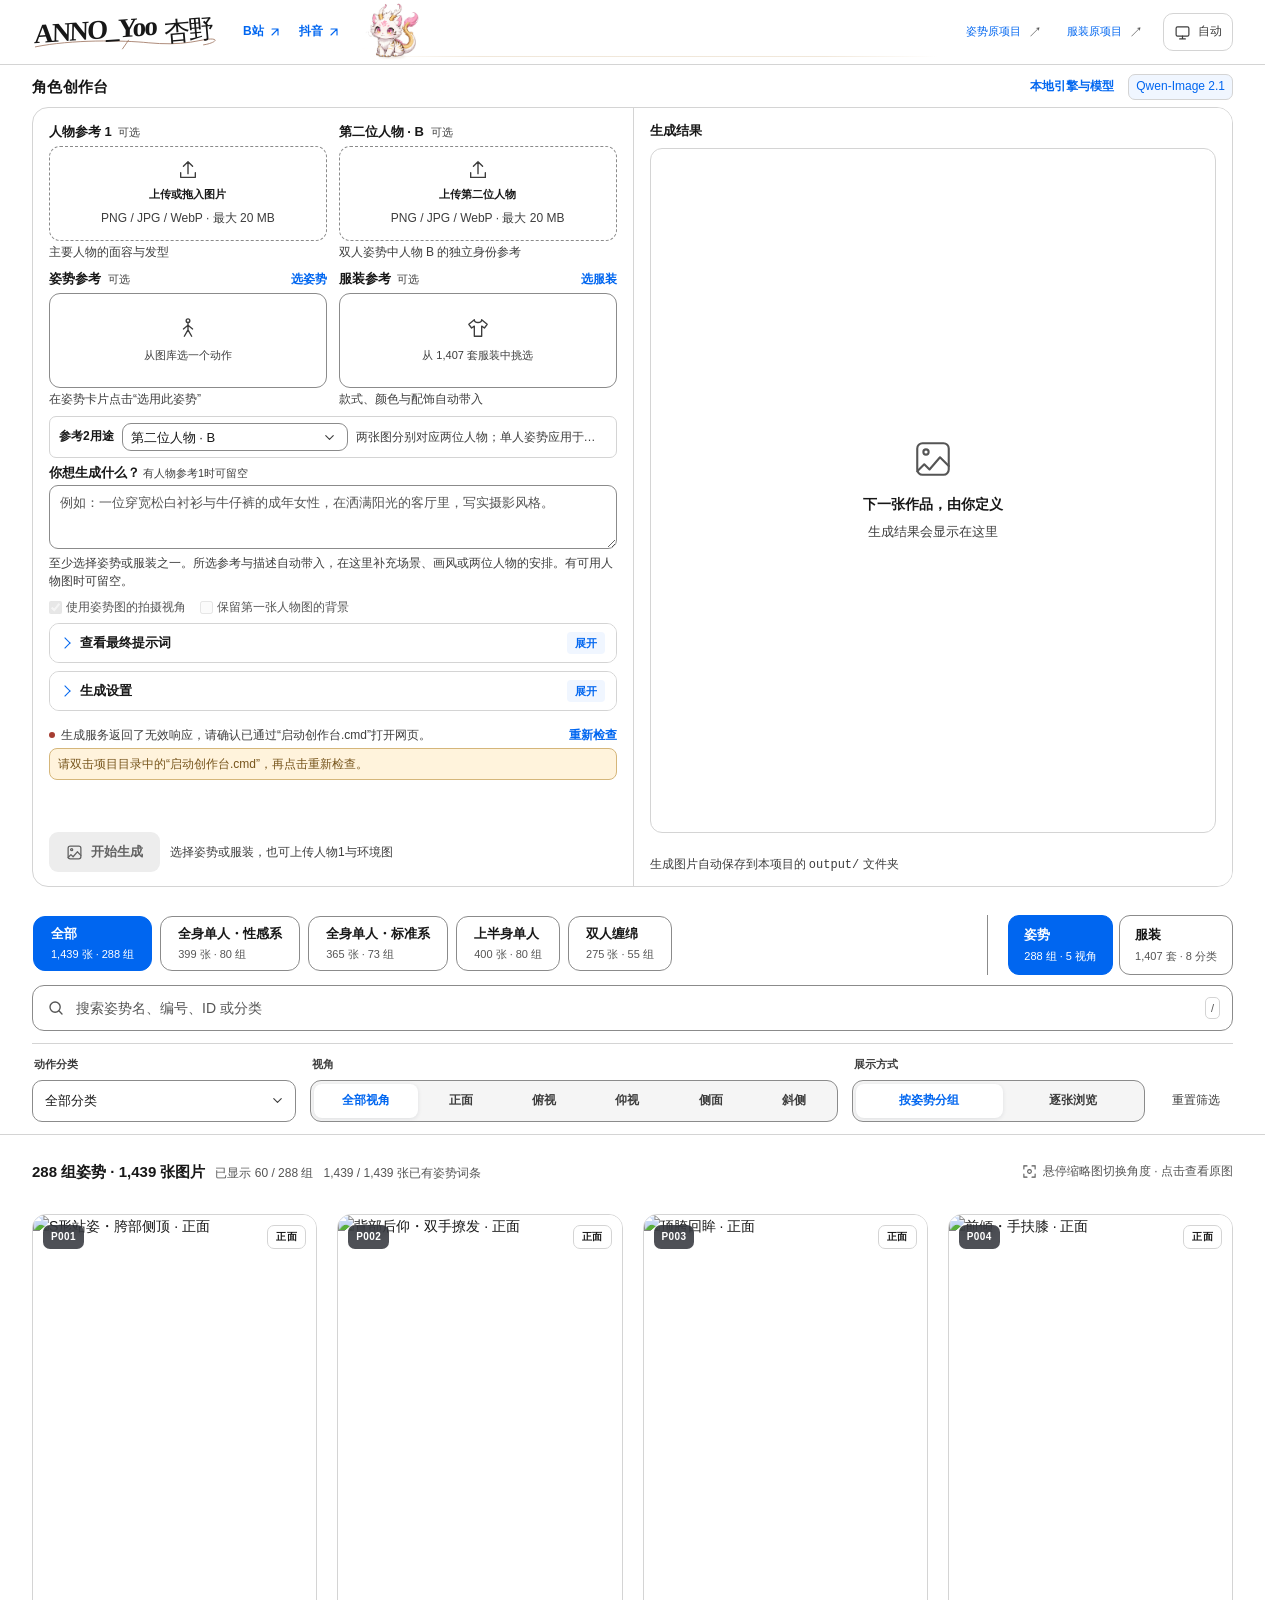
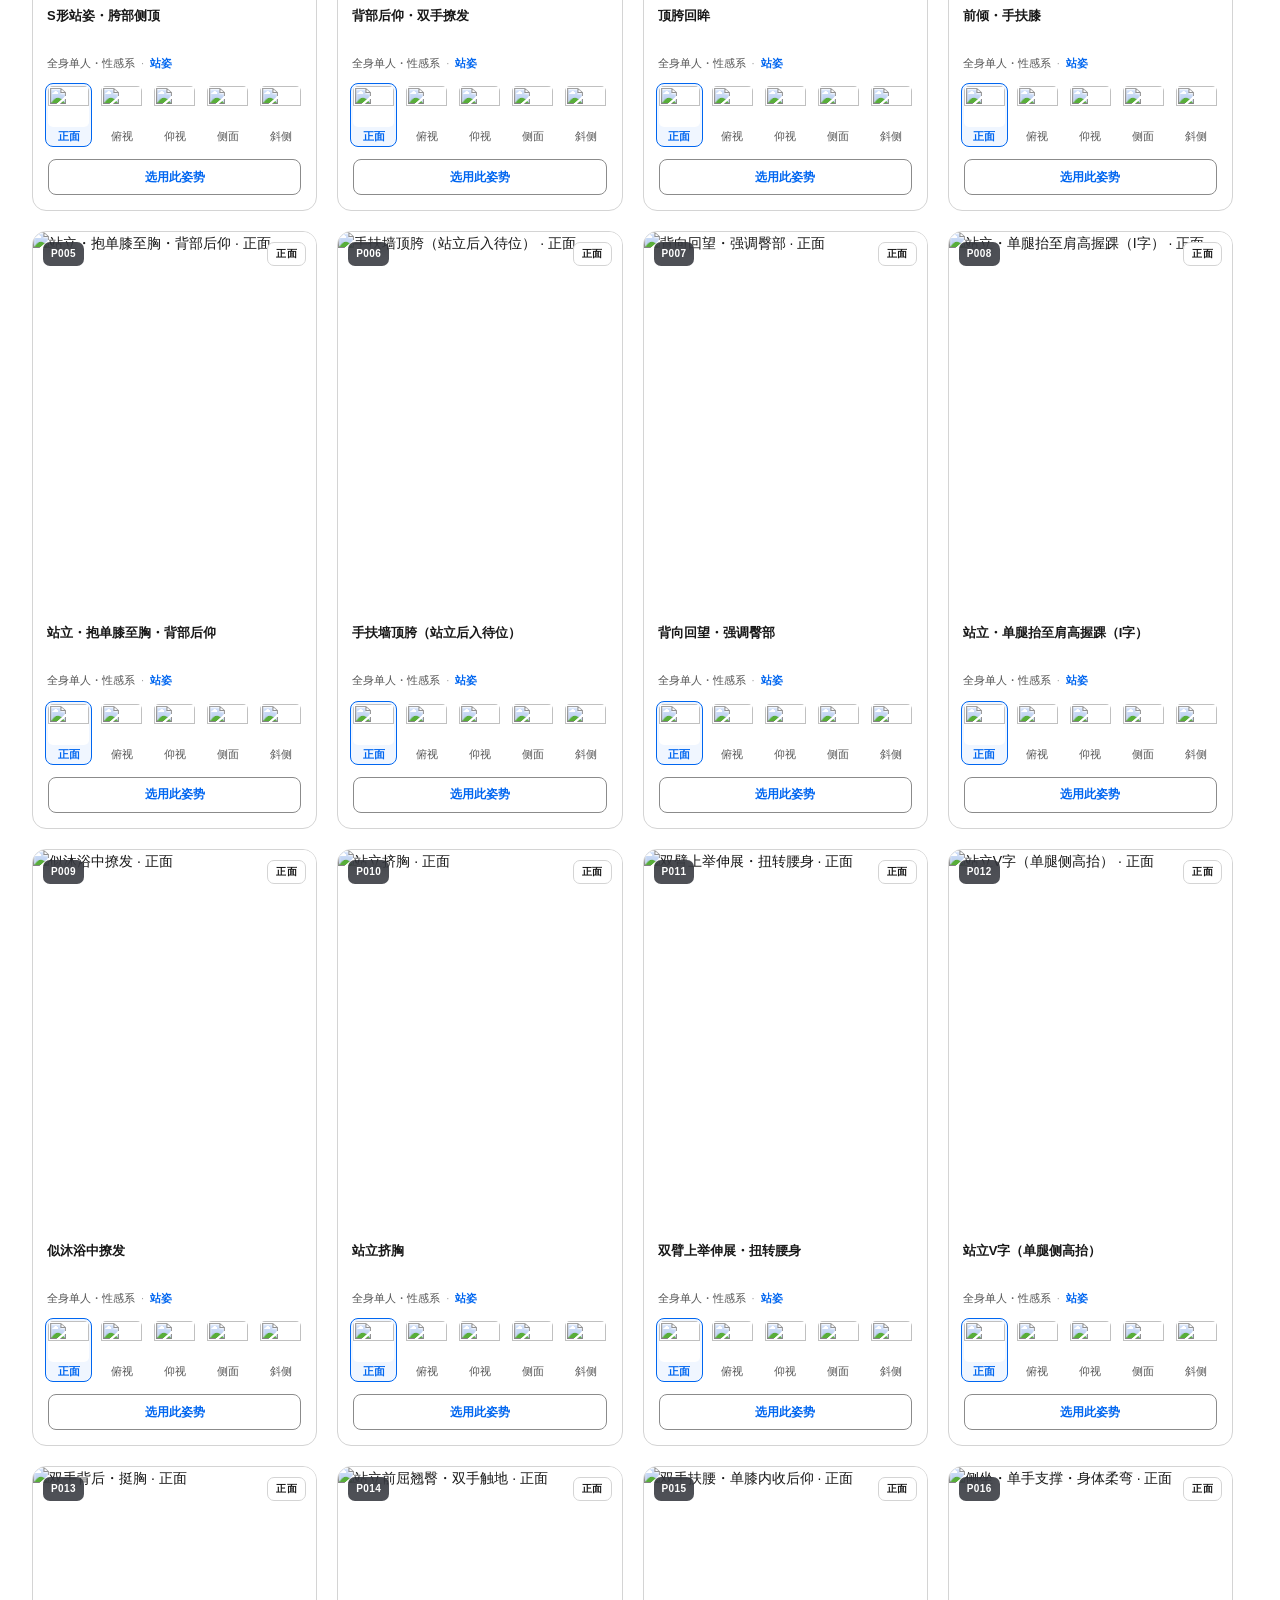
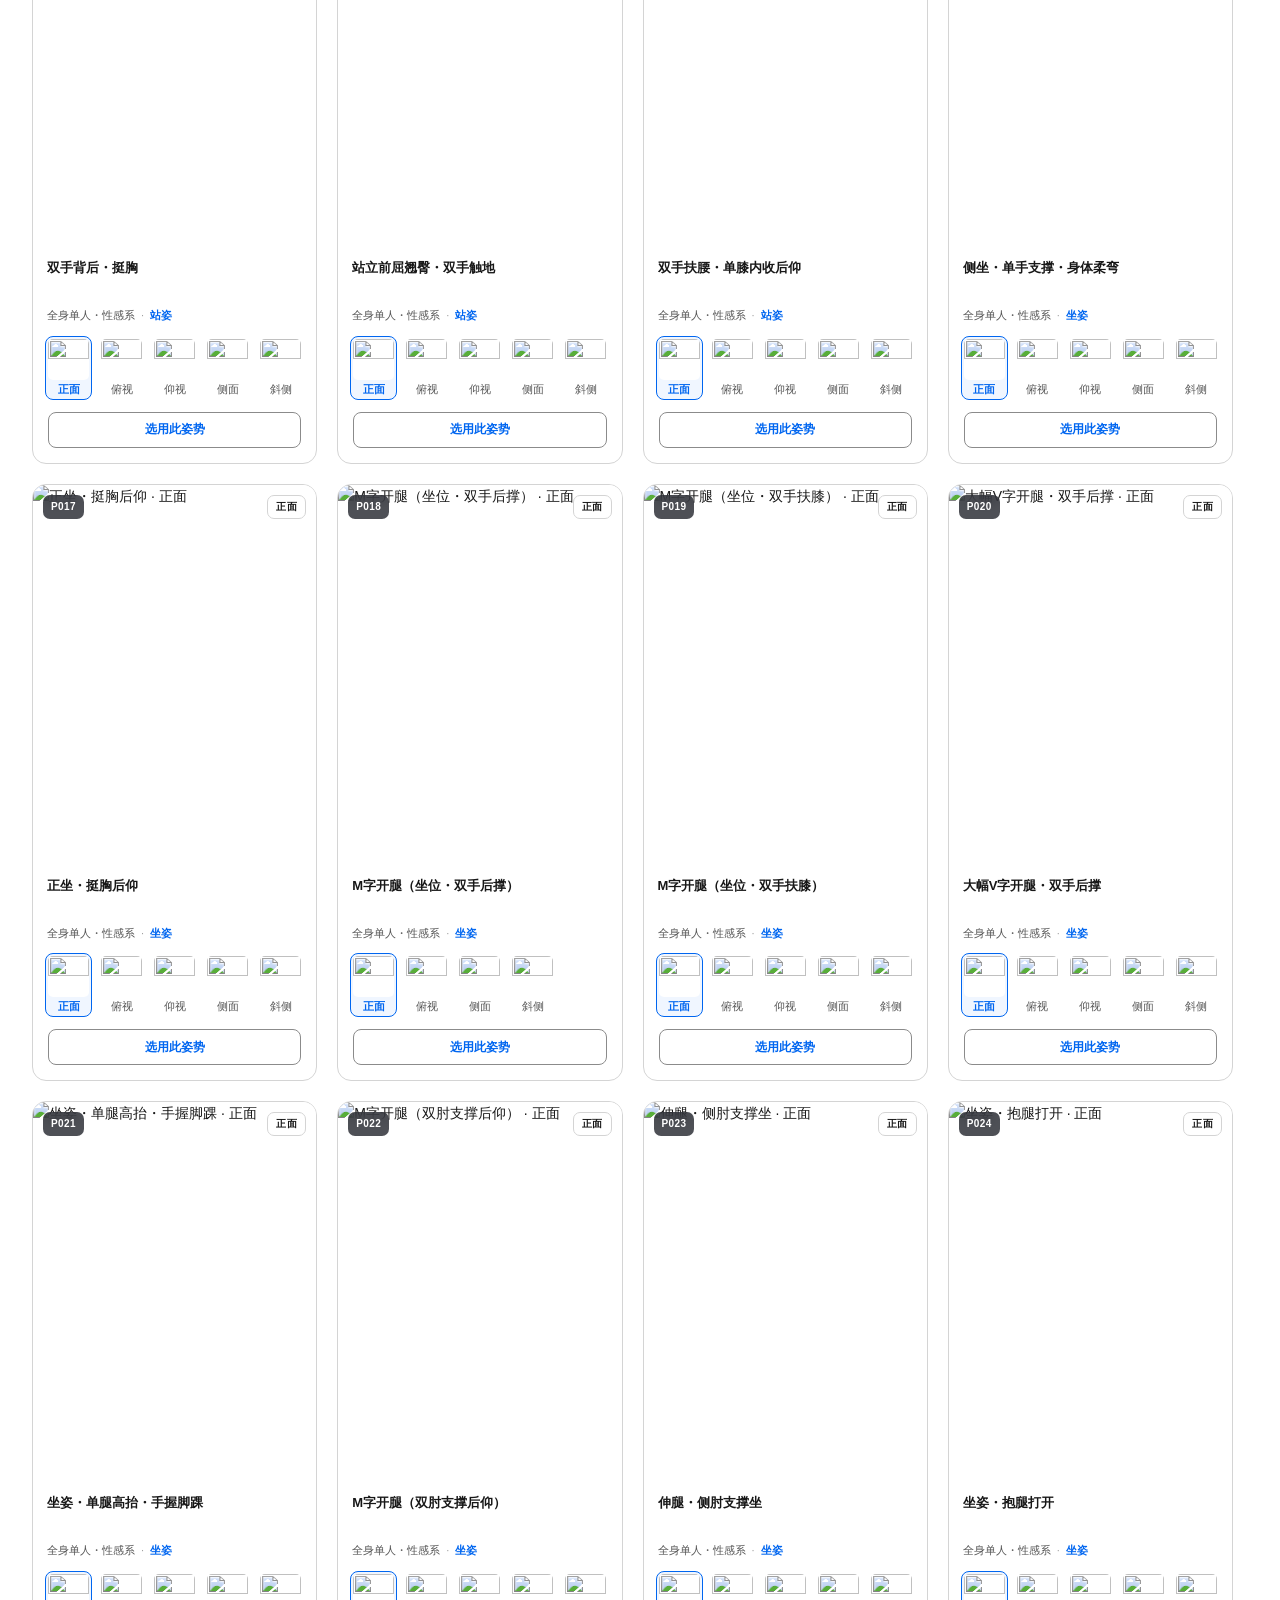
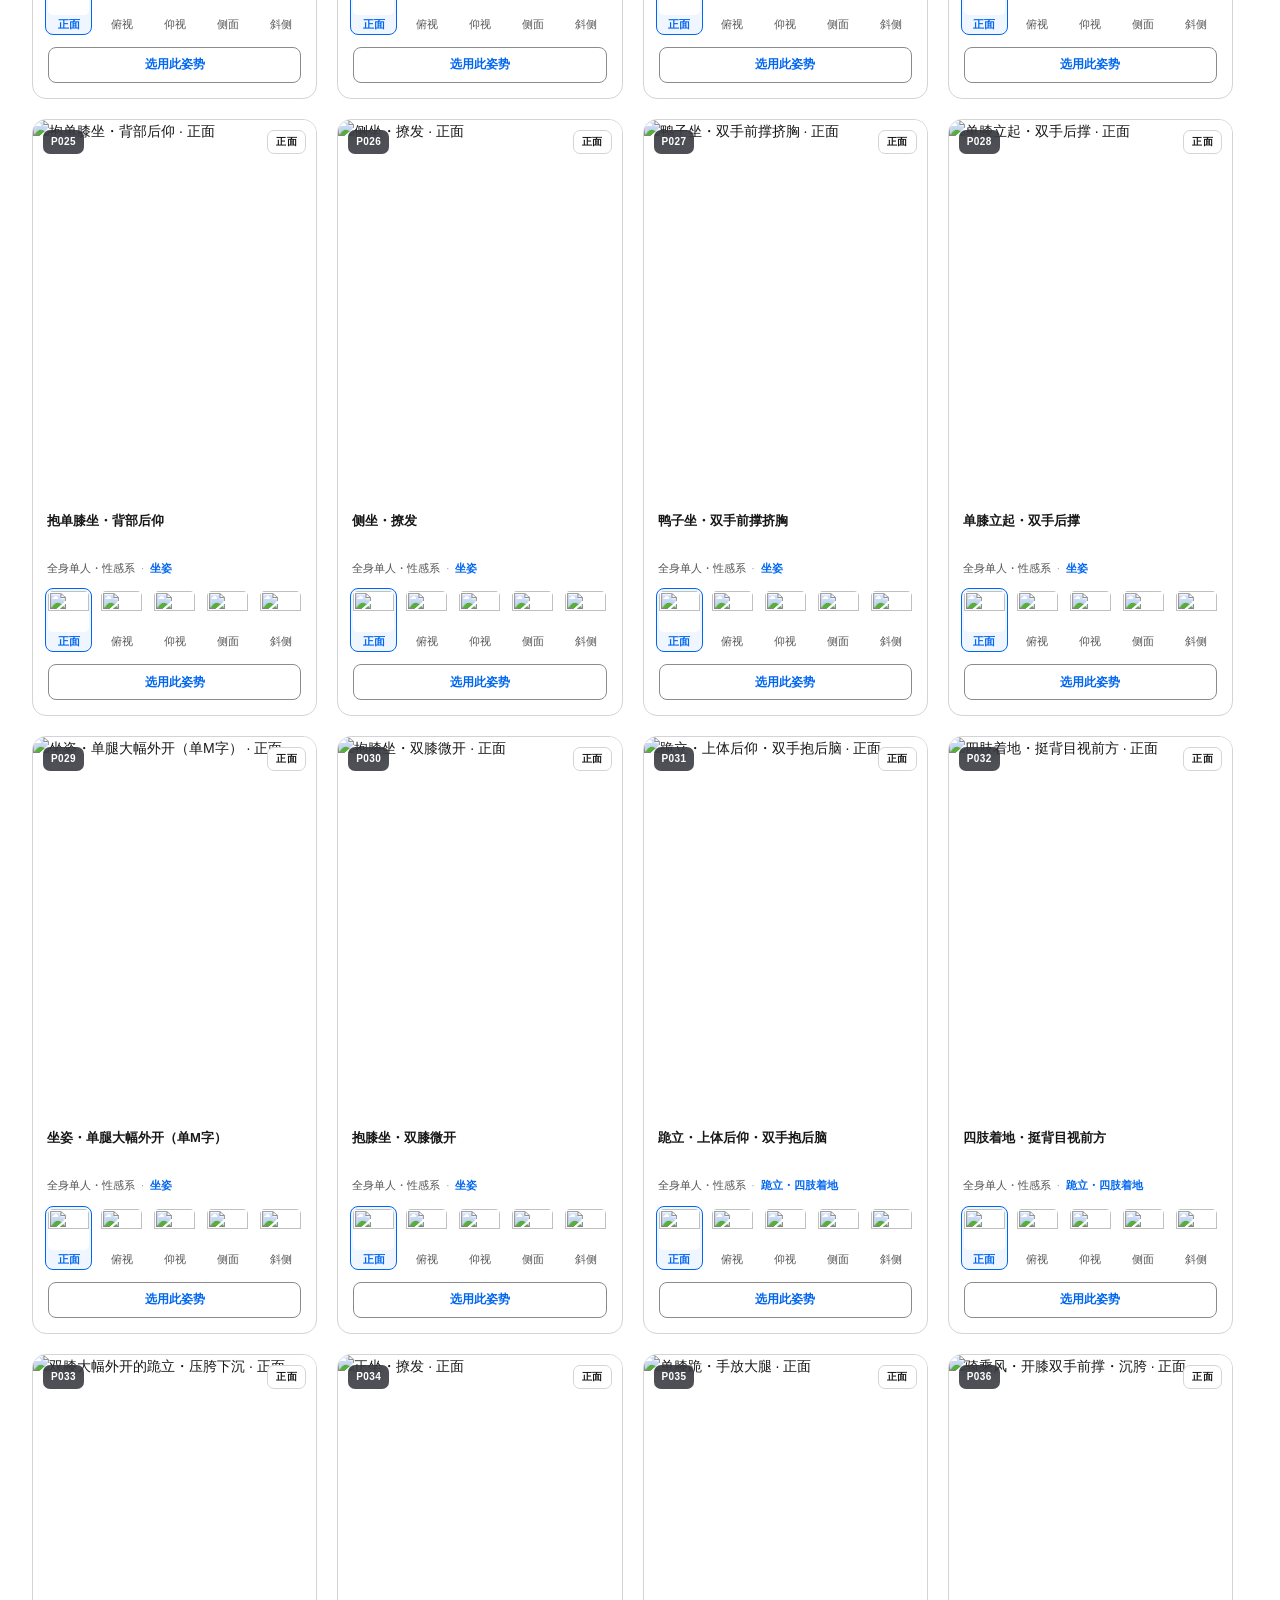
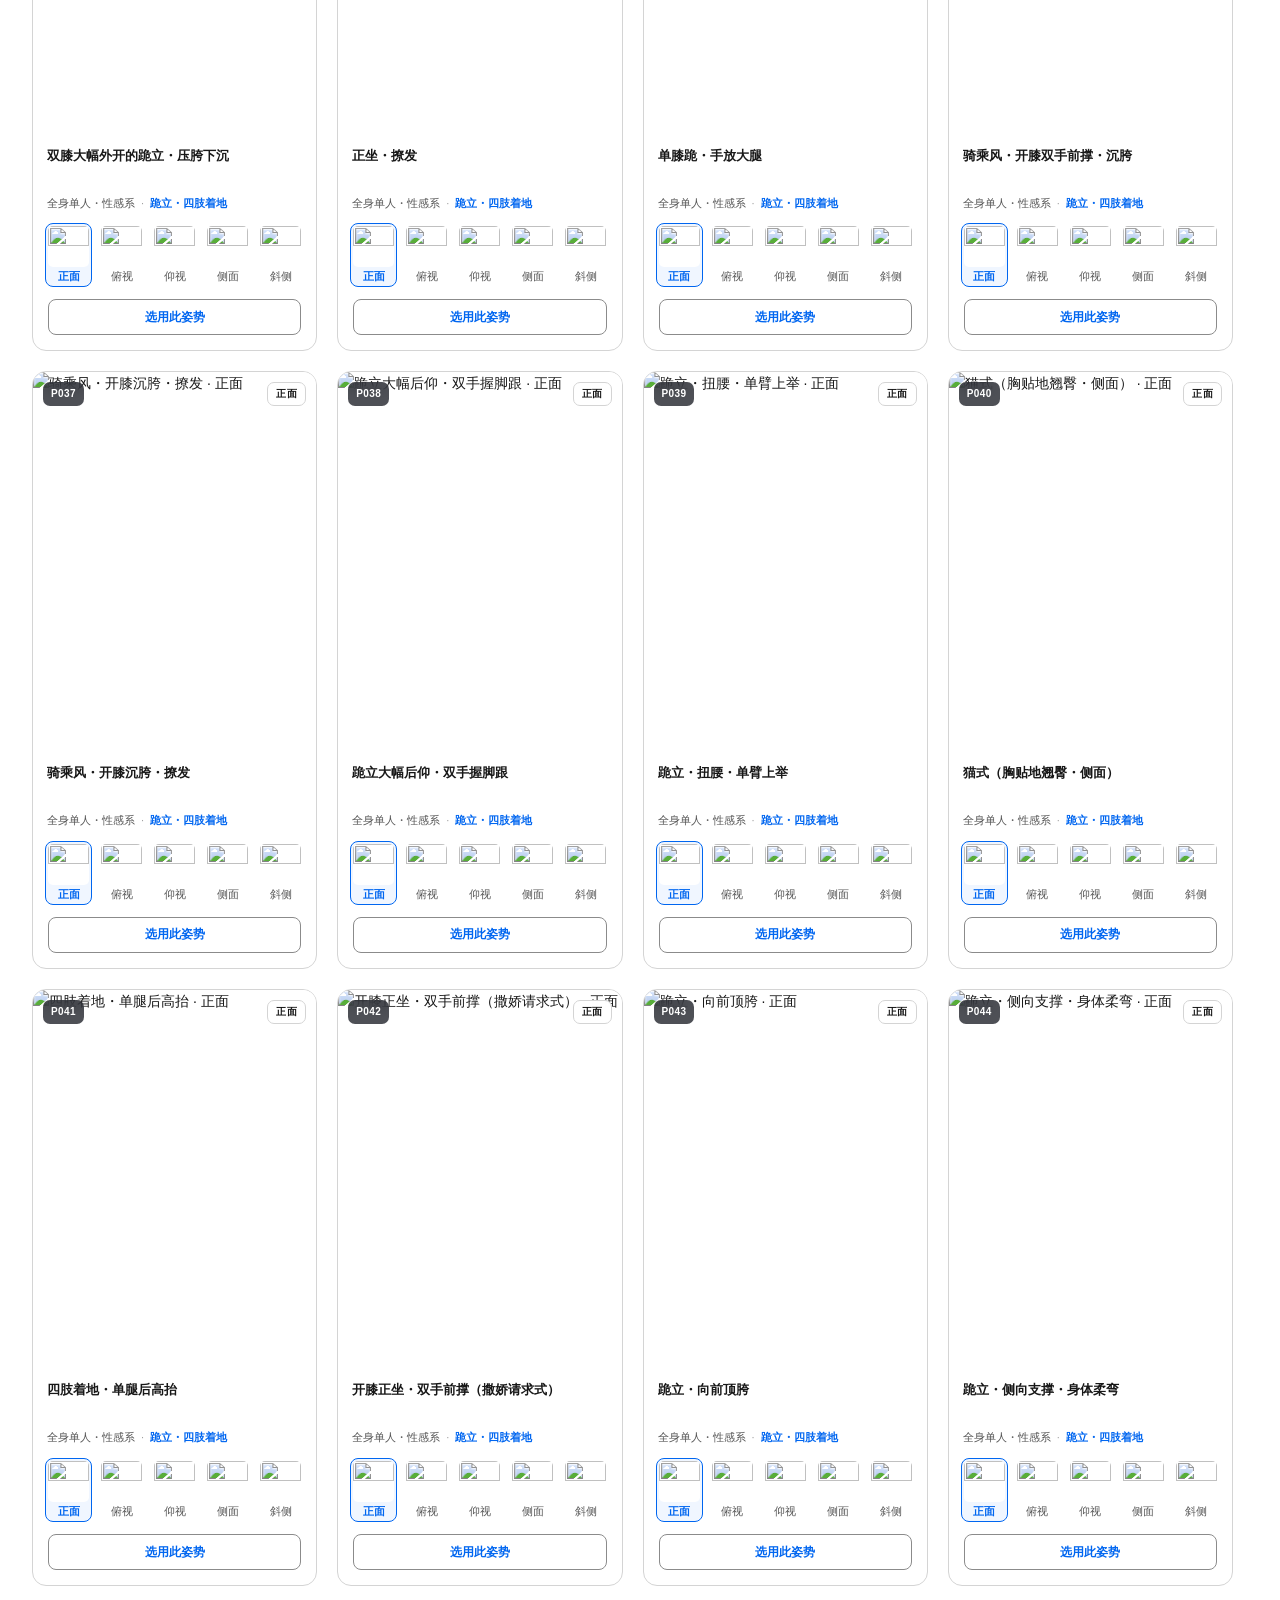
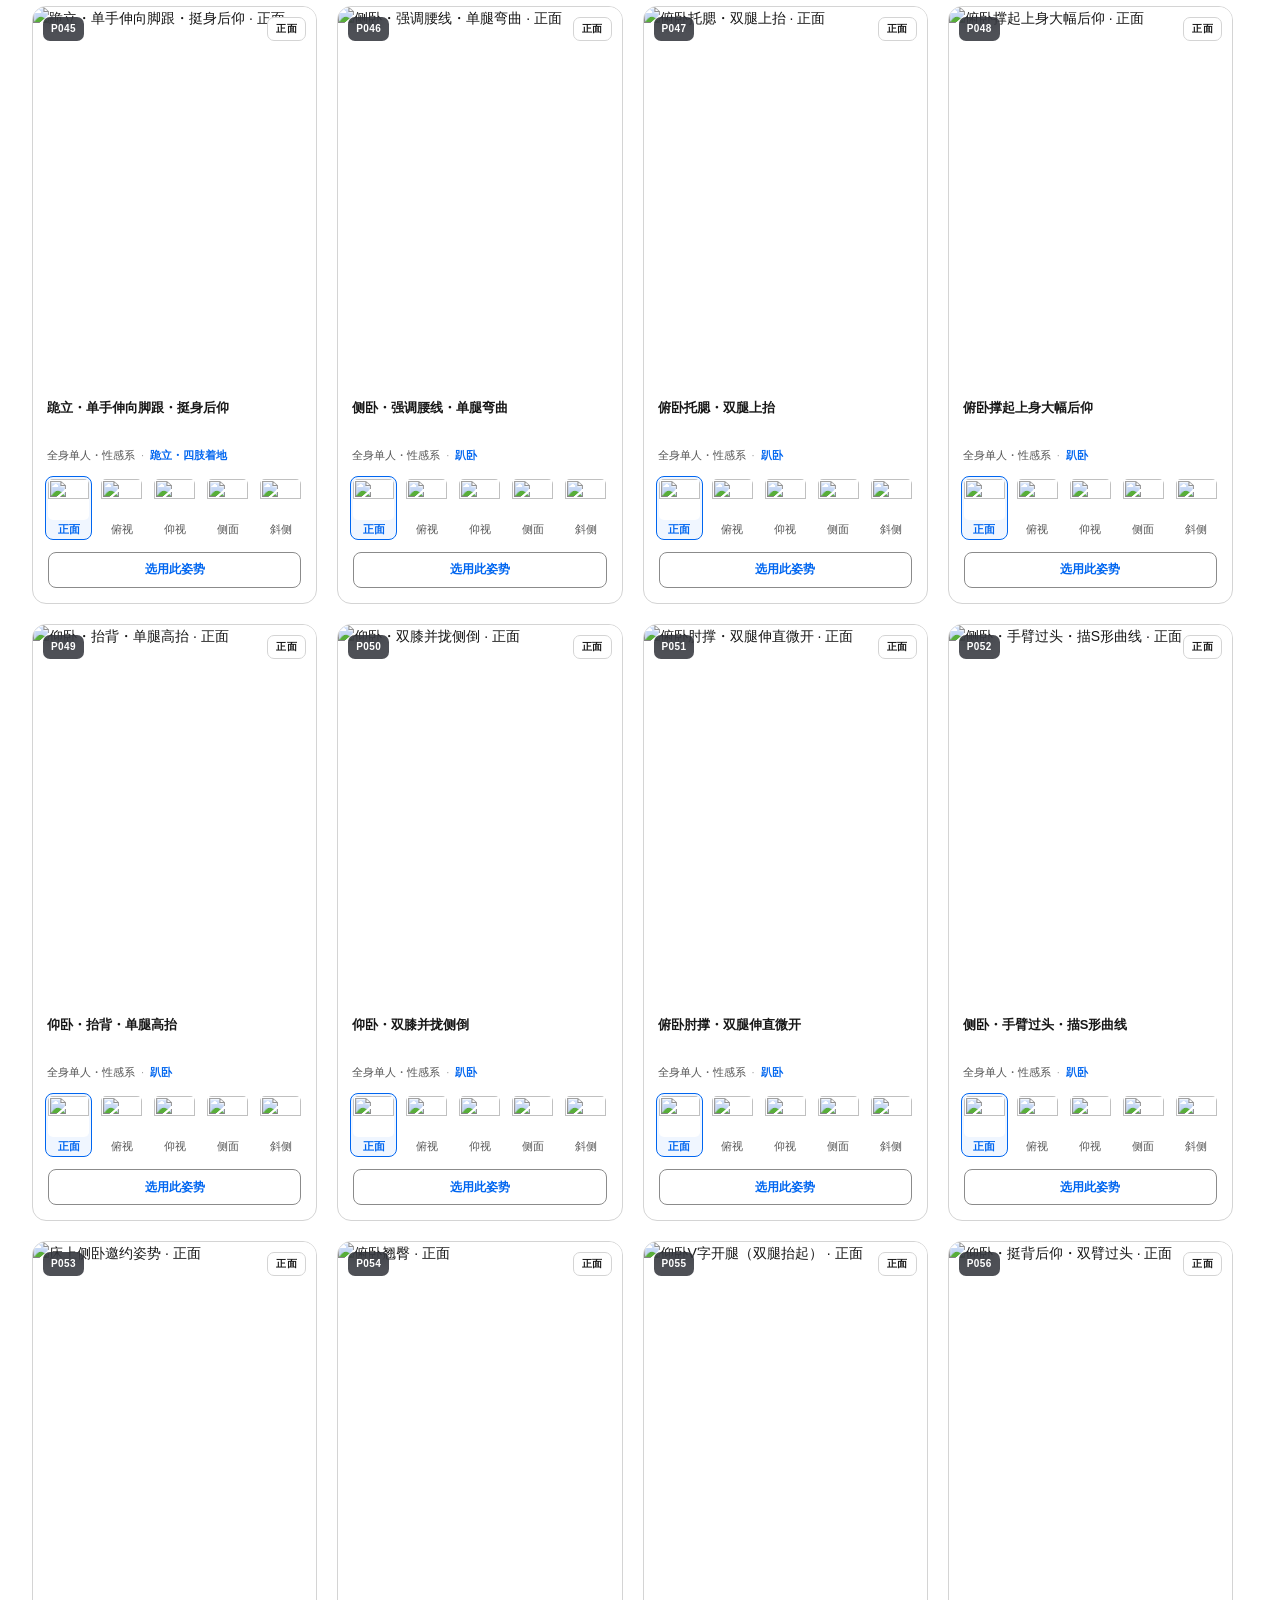
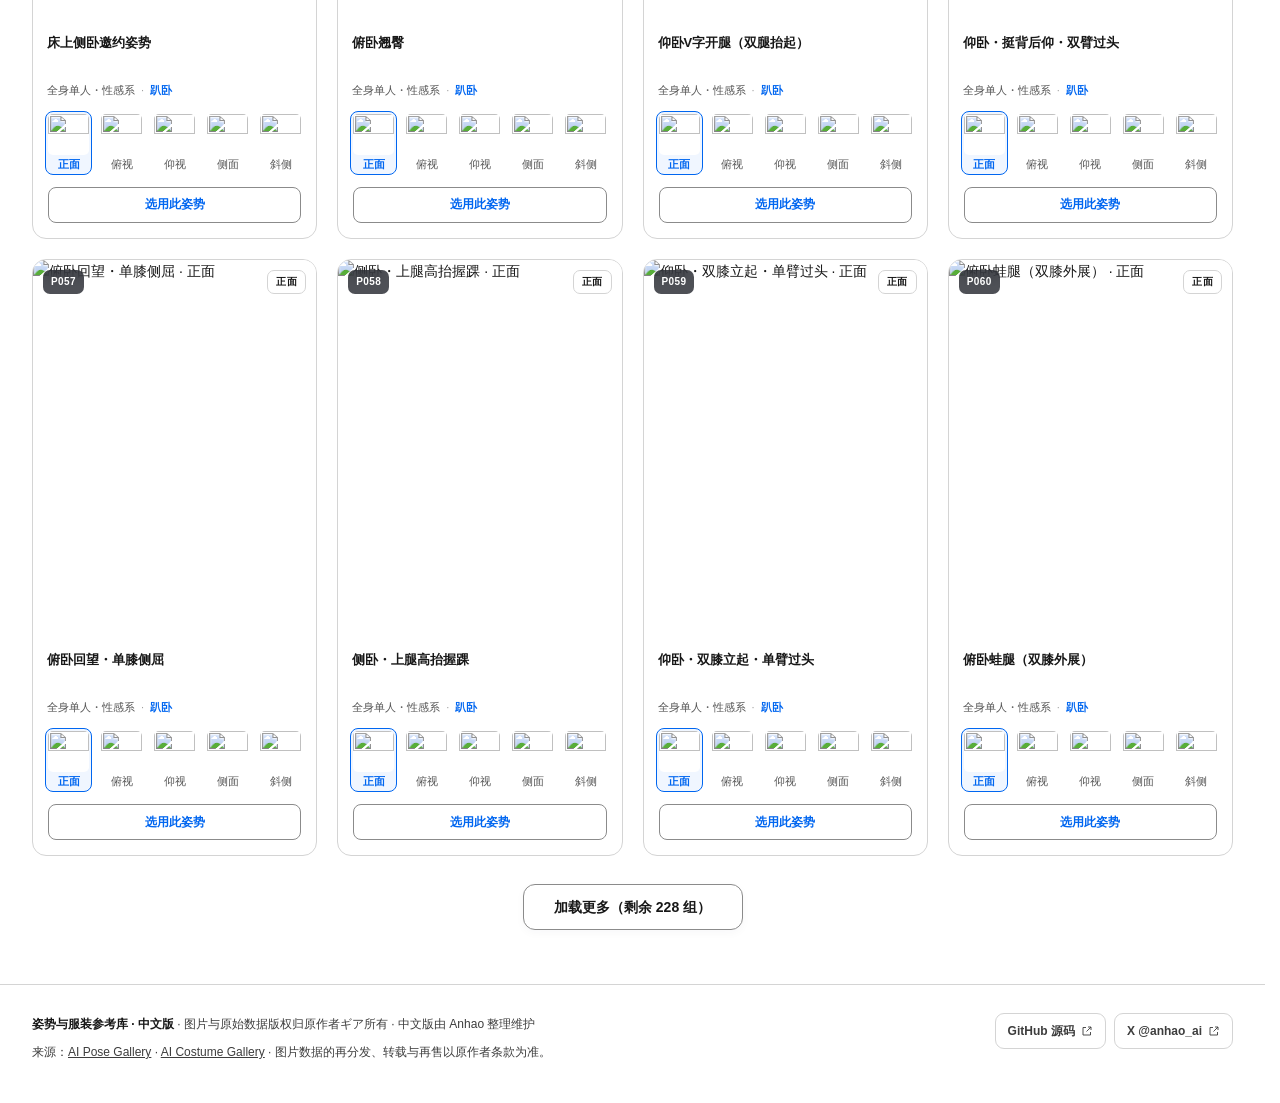
==== 更新文件/index.html @ 38e2160e "Publish studio 1.2.0 introduction and cumulative update files" ====
<!DOCTYPE html>
<html lang="zh-CN">
<head>
<meta charset="UTF-8">
<meta name="viewport" content="width=device-width, initial-scale=1, viewport-fit=cover">
<meta name="color-scheme" content="light dark">
<meta name="theme-color" content="#ffffff">
<script src="assets/appearance.js"></script>
<title>AI 姿势与服装参考库｜288 组姿势 · 1407 套服装</title>
<meta name="description" content="AI 姿势参考库收录 288 组人体姿势、1439 张 900×1200 多角度参考图，覆盖全身、上半身与双人姿势。支持按体系、动作分类、正面 / 俯视 / 仰视等视角筛选，可在线对比并下载原图，适用于 AI 绘画、构图与动作参考。">
<meta name="keywords" content="AI 姿势,姿势参考,人体姿势,绘画参考,构图参考,动作参考,POSE 图库,多角度姿势,素体线稿">
<meta name="author" content="Anhao">
<meta name="robots" content="index, follow, max-image-preview:large, max-snippet:-1">
<meta name="application-name" content="POSE Atlas">
<link rel="canonical" href="https://ai-pose-gallery.anhao.app/">
<link rel="sitemap" type="application/xml" href="/sitemap.xml">
<link rel="alternate" hreflang="zh-CN" href="https://ai-pose-gallery.anhao.app/">
<meta property="og:type" content="website">
<meta property="og:locale" content="zh_CN">
<meta property="og:site_name" content="POSE Atlas">
<meta property="og:title" content="AI 姿势参考库｜288 组人体姿势 · 1439 张多角度参考图">
<meta property="og:description" content="按体系、分类、视角筛选 288 组人体姿势，多角度对比并下载 900×1200 原图，适用于 AI 绘画、构图与动作参考。">
<meta property="og:url" content="https://ai-pose-gallery.anhao.app/">
<meta property="og:image" content="https://ai-pose-gallery.anhao.app/og-cover.jpg">
<meta property="og:image:type" content="image/jpeg">
<meta property="og:image:width" content="1200">
<meta property="og:image:height" content="630">
<meta property="og:image:alt" content="AI 姿势参考库页面预览：多角度姿势卡片与筛选栏">
<meta name="twitter:card" content="summary_large_image">
<meta name="twitter:title" content="AI 姿势参考库｜288 组人体姿势 · 1439 张参考图">
<meta name="twitter:description" content="288 组人体姿势、1439 张多角度参考图，支持筛选、对比与下载原图。">
<meta name="twitter:image" content="https://ai-pose-gallery.anhao.app/og-cover.jpg">
<meta name="twitter:image:alt" content="AI 姿势参考库页面预览">
<meta name="twitter:site" content="@anhao_ai">
<meta name="twitter:creator" content="@anhao_ai">
<link rel="icon" href="data:image/svg+xml,%3Csvg xmlns='http://www.w3.org/2000/svg' viewBox='0 0 32 32'%3E%3Crect width='32' height='32' rx='8' fill='%23356c9e'/%3E%3Ccircle cx='16' cy='9' r='3.2' fill='white'/%3E%3Cpath d='M16 13.5c-2.5 0-4 1.6-4 3.8v3.8h2v7h4v-7h2v-3.8c0-2.2-1.5-3.8-4-3.8z' fill='white'/%3E%3C/svg%3E">
<link rel="stylesheet" href="assets/generator.css">
<script defer src="assets/gallery-data.js"></script>
<script defer src="assets/costume-gallery.js"></script>
<script defer src="assets/generator.js"></script>
<script defer src="assets/header-mascot.js"></script>
<script defer src="assets/local-engine.js"></script>
<script type="application/ld+json">
{
  "@context": "https://schema.org",
  "@graph": [
    {
      "@type": "WebSite",
      "@id": "https://ai-pose-gallery.anhao.app/#website",
      "url": "https://ai-pose-gallery.anhao.app/",
      "name": "POSE Atlas",
      "alternateName": "AI 姿势参考库",
      "description": "288 组人体姿势、1439 张多角度 AI 绘画姿势参考图。",
      "inLanguage": "zh-CN"
    },
    {
      "@type": "ImageGallery",
      "@id": "https://ai-pose-gallery.anhao.app/#webpage",
      "url": "https://ai-pose-gallery.anhao.app/",
      "name": "AI 姿势参考库 · POSE Atlas",
      "description": "收录 288 组人体姿势、1439 张 900×1200 多角度参考图，支持分类筛选、多角度对比与原图下载。",
      "isPartOf": { "@id": "https://ai-pose-gallery.anhao.app/#website" },
      "inLanguage": "zh-CN",
      "about": { "@type": "Thing", "name": "人体姿势参考" },
      "primaryImageOfPage": {
        "@type": "ImageObject",
        "url": "https://ai-pose-gallery.anhao.app/og-cover.jpg",
        "width": 1200,
        "height": 630
      }
    }
  ]
}
</script>
<link rel="stylesheet" href="assets/gallery.css">
<link rel="stylesheet" href="assets/costume-gallery.css">
<link rel="stylesheet" href="assets/studio-layout.css">
<link rel="stylesheet" href="assets/header-mascot.css">
<link rel="stylesheet" href="assets/local-engine.css">
<link rel="stylesheet" href="assets/appearance.css">
</head>
<body>
<header class="site-header studio-header">
  <div class="shell topbar">
    <div class="creator-brand">
    <a class="artist-signature" href="#generator" aria-label="ANNO_Yoo杏野 · 返回创作台">
      <span class="signature-latin">ANNO_Yoo</span><span class="signature-chinese">杏野</span>
      <svg class="signature-flourish" viewBox="0 0 280 22" fill="none" aria-hidden="true"><path d="M5 16C58 5 135 6 173 10c21 2 43 2 62-1 18-3 29-6 35-4 5 2-7 7-16 8M143 6l-9 13" stroke="currentColor" stroke-width="1.25" stroke-linecap="round"/></svg>
    </a>
    <nav class="creator-links" aria-label="作者主页">
      <a href="https://space.bilibili.com/13412148?spm_id_from=333.337.search-card.all.click" target="_blank" rel="noopener noreferrer" aria-label="打开作者 B站主页（新窗口）">B站<svg width="12" height="12" viewBox="0 0 16 16" fill="none" stroke="currentColor" stroke-width="1.5" stroke-linecap="round" stroke-linejoin="round" aria-hidden="true"><path d="M4 12 12 4M4 4h8v8"/></svg></a>
      <a href="https://www.douyin.com/user/MS4wLjABAAAA2OkzUY8ng2DVJsc6pzKdsvy2q_vf_jz0MXSXTYiDMWg?from_tab_name=main" target="_blank" rel="noopener noreferrer" aria-label="打开作者抖音主页（新窗口）">抖音<svg width="12" height="12" viewBox="0 0 16 16" fill="none" stroke="currentColor" stroke-width="1.5" stroke-linecap="round" stroke-linejoin="round" aria-hidden="true"><path d="M4 12 12 4M4 4h8v8"/></svg></a>
    </nav>
    </div>
    <h1 class="sr-only">ANNO_Yoo杏野 · 姿势与服装创作台</h1>
    <div class="yoyo-playground" id="yoyoPlayground" aria-label="优优的小小散步道">
      <span class="yoyo-ground" aria-hidden="true"></span>
      <span class="yoyo-sleep-marks" aria-hidden="true"><i></i><i></i><i></i></span>
      <button class="yoyo-mascot" id="yoyoMascot" type="button" aria-label="优优，点击让它休息" aria-pressed="false" title="优优 · 点一下让它休息">
        <span class="yoyo-shadow" aria-hidden="true"></span>
        <span class="yoyo-sprite" aria-hidden="true"></span>
      </button>
    </div>
    <div class="header-tools">
    <nav class="source-links" aria-label="原项目地址">
      <a href="https://ai-pose-gallery.pages.dev/" target="_blank" rel="noopener noreferrer">姿势原项目<span aria-hidden="true">↗</span></a>
      <a href="https://ai-costume-gallery.pages.dev/" target="_blank" rel="noopener noreferrer">服装原项目<span aria-hidden="true">↗</span></a>
    </nav>
    <div class="appearance-controls" id="appearanceControls"></div>
    </div>
  </div>
</header>

<section class="shell generator" id="generator" aria-labelledby="generatorTitle">
  <div class="gen-heading">
    <div><h2 id="generatorTitle" tabindex="-1">角色创作台</h2></div>
    <div class="gen-heading-actions"><button class="gen-text-button" id="openLocalEngine" type="button">本地引擎与模型</button><span class="gen-model">Qwen-Image 2.1</span></div>
  </div>
  <div class="gen-workspace">
    <form class="gen-form" id="generationForm">
      <div class="gen-sources">
        <div class="gen-source gen-source-person">
          <div class="gen-label-row"><label class="gen-label" for="referenceFile">人物参考 1 <span class="gen-optional">可选</span></label><button class="gen-text-button" id="removeReference" type="button" hidden>移除</button></div>
          <label class="gen-upload" id="referenceDrop" for="referenceFile"><input id="referenceFile" type="file" accept="image/png,image/jpeg,image/webp"><img id="referencePreview" alt="上传的人物参考图" hidden><span id="referencePlaceholder"><svg width="26" height="26" viewBox="0 0 24 24" fill="none" stroke="currentColor" stroke-width="1.5" stroke-linecap="round" stroke-linejoin="round"><path d="M12 16V3m-5 5 5-5 5 5M4 15v5h16v-5"/></svg><strong>上传或拖入图片</strong><small>PNG / JPG / WebP · 最大 20 MB</small></span></label>
          <p class="gen-source-caption" id="referenceName">主要人物的面容与发型</p>
        </div>
        <div class="gen-source gen-source-secondary">
          <div class="gen-label-row"><label class="gen-label" for="referenceFile2"><span id="referenceRoleLabel2">第二位人物 · B</span> <span class="gen-optional">可选</span></label><button class="gen-text-button" id="removeReference2" type="button" hidden>移除</button></div>
          <label class="gen-upload" id="referenceDrop2" for="referenceFile2"><input id="referenceFile2" type="file" accept="image/png,image/jpeg,image/webp"><img id="referencePreview2" alt="第二张参考图" hidden><span id="referencePlaceholder2"><svg width="26" height="26" viewBox="0 0 24 24" fill="none" stroke="currentColor" stroke-width="1.5" stroke-linecap="round"><path d="M12 16V3m-5 5 5-5 5 5M4 15v5h16v-5"/></svg><strong id="referenceUploadTitle2">上传第二位人物</strong><small>PNG / JPG / WebP · 最大 20 MB</small></span></label>
          <p class="gen-source-caption" id="referenceName2">双人姿势中人物 B 的独立身份参考</p>
        </div>
        <div class="gen-source gen-source-pose">
          <div class="gen-label-row"><span class="gen-label">姿势参考 <span class="gen-optional">可选</span></span><span class="gen-source-tools"><button class="gen-text-button" id="removePose" type="button" hidden>移除</button><a class="gen-text-link" href="#galleryFilters" data-open-library="poses">选姿势</a></span></div>
          <div class="gen-pose-preview" id="selectedPosePreview"><img id="selectedPoseImage" alt="" hidden><div class="gen-pose-empty" id="selectedPoseEmpty"><svg width="28" height="28" viewBox="0 0 24 24" fill="none" stroke="currentColor" stroke-width="1.5" stroke-linecap="round"><circle cx="12" cy="4" r="2"/><path d="M12 7v7m0-5-5 4m5-4 5 4m-5 1-4 7m4-7 4 7"/></svg><span>从图库选一个动作</span></div></div>
          <p class="gen-source-caption" id="selectedPoseName">在姿势卡片点击“选用此姿势”</p>
        </div>
        <div class="gen-source gen-source-costume">
          <div class="gen-label-row"><span class="gen-label">服装参考 <span class="gen-optional">可选</span></span><span class="gen-source-tools"><button class="gen-text-button" id="removeCostume" type="button" hidden>移除</button><button class="gen-text-button" id="chooseCostume" type="button">选服装</button></span></div>
          <button class="gen-pose-preview gen-costume-preview" id="selectedCostumePreview" type="button" aria-label="打开服装库选择服装"><img id="selectedCostumeImage" alt="" hidden><span class="gen-pose-empty" id="selectedCostumeEmpty"><svg width="28" height="28" viewBox="0 0 24 24" fill="none" stroke="currentColor" stroke-width="1.5" stroke-linejoin="round"><path d="m8 3-6 5 3 4 3-2v11h8V10l3 2 3-4-6-5c0 4-8 4-8 0Z"/></svg><span>从 1,407 套服装中挑选</span></span></button>
          <p class="gen-source-caption" id="selectedCostumeName">款式、颜色与配饰自动带入</p>
          <a class="gen-text-link" id="selectedCostumeOriginal" target="_blank" rel="noopener noreferrer" hidden>查看服装原图</a>
        </div>
      </div>
      <div class="gen-reference-mode" id="referenceModeField"><label class="gen-label" for="referenceMode">参考2用途</label><select id="referenceMode"><option value="two-characters">第二位人物 · B</option><option value="scene">环境场景</option><option value="same-character">同一人物补充</option></select><p class="gen-field-hint" id="referenceModeHint">双人姿势分别绑定两位身份，未选服装时各自沿用人物图穿着。</p></div>
      <details class="gen-selected-description" id="selectedPoseDescription" hidden><summary id="selectedPoseDescriptionTitle">姿势描述<span>已自动带入</span></summary>
        <div class="pose-description-heading"><h3>动作与视角</h3><button class="gen-text-button" id="copySelectedPoseDescription" type="button">复制描述</button></div>
        <p class="pose-description-text" id="selectedPoseDescriptionText"></p>
        <p class="pose-description-view" id="selectedPoseDescriptionView" hidden></p>
        <p class="gen-auto-hint" id="selectedPoseAutoHint" role="status" aria-live="polite"></p>
      </details>
      <label class="gen-label" for="generationPrompt">你想生成什么？<span class="gen-optional">有人物参考1时可留空</span></label>
      <textarea id="generationPrompt" rows="3" maxlength="4000" placeholder="例如：一位穿宽松白衬衫与牛仔裤的成年女性，在洒满阳光的客厅里，写实摄影风格。" aria-describedby="promptHint"></textarea>
      <p class="gen-field-hint" id="promptHint">至少选择姿势或服装之一。所选参考与描述自动带入，在这里补充场景、画风或两位人物的安排。有人物图时可留空。</p>
      <div class="gen-options"><label><input id="copyCamera" type="checkbox" checked disabled>使用姿势图的拍摄视角</label><label id="keepBackgroundLabel"><input id="keepBackground" type="checkbox" disabled>保留第一张人物图的背景</label></div>
      <details class="gen-prompt-preview" id="promptPreviewPanel"><summary>查看最终提示词</summary>
        <div class="gen-prompt-toolbar"><button class="gen-text-button" id="previewPrompt" type="button">预览当前设置</button><button class="gen-text-button" id="copyFinalPrompt" type="button" disabled>复制提示词</button><button class="gen-text-button" id="copyPromptRecord" type="button" disabled>复制 JSON</button></div>
        <p class="gen-field-hint" id="promptPreviewStatus" role="status" aria-live="polite">选择参考和画面要求后预览，无需生成图片。</p>
        <pre id="promptPreviewText" hidden></pre>
      </details>
      <details class="gen-advanced"><summary>生成设置</summary><div class="gen-settings-grid"><div><label class="gen-label" for="generationSize">画面尺寸</label><select id="generationSize"><option value="768x1024">竖图 · 768 × 1024</option><option value="1024x768">横图 · 1024 × 768</option><option value="1024x1024">方图 · 1024 × 1024</option><option value="512x672">小图预览 · 512 × 672</option></select></div><div><label class="gen-label" for="generationSteps">采样步数</label><input id="generationSteps" type="number" min="20" max="50" step="1" value="30"></div><div><label class="gen-label" for="generationSeed">随机种子</label><input id="generationSeed" type="number" min="-1" max="4294967295" step="1" value="-1"><small>-1 为每次随机</small></div></div>
        <details class="gen-lora" id="loraSettings"><summary>LoRA <span id="loraSummary">默认不使用</span></summary><div class="gen-lora-toolbar"><label for="loraCount">接入数量<select id="loraCount"><option value="0">0 · 不使用</option><option value="1">1 个</option><option value="2">2 个</option><option value="3">3 个</option><option value="4">4 个</option><option value="5">5 个</option><option value="6">6 个</option><option value="7">7 个</option><option value="8">8 个</option></select></label><button class="gen-text-button" id="refreshLoras" type="button">刷新列表</button></div><p class="gen-field-hint" id="loraMessage" role="status" aria-live="polite">展开后读取本机 LoRA 列表。</p><div class="gen-lora-rows" id="loraRows"></div><p class="gen-field-hint">选择与 Qwen-Image 2.1 兼容的 LoRA，触发词可写在画面描述中。按列表顺序叠加，权重 0 不生效。</p></details>
      </details>
      <div class="gen-connection" id="generationConnection" role="status"><span class="gen-connection-dot" aria-hidden="true"></span><span id="connectionMessage">正在连接本机生成服务…</span><button class="gen-text-button" id="recheckConnection" type="button">重新检查</button></div>
      <p class="gen-start-help" id="generationStartHelp" hidden>请双击项目目录中的“启动创作台.cmd”，再点击重新检查。</p>
      <div class="gen-submit-row"><button class="gen-primary" id="generateButton" type="submit" disabled><svg width="17" height="17" viewBox="0 0 24 24" fill="none" stroke="currentColor" stroke-width="1.8" stroke-linecap="round" stroke-linejoin="round"><rect x="3" y="3" width="18" height="18" rx="3"/><circle cx="8" cy="8" r="1.5"/><path d="m21 16-5-5-6 7-3-3-4 4"/></svg><span>开始生成</span></button><span id="generationSubmitHint">选择姿势或服装，开始创作</span></div>
      <p class="gen-form-error" id="generationFormError" role="alert" hidden></p>
    </form>
    <div class="gen-output" aria-labelledby="generationOutputTitle">
      <div class="gen-output-heading"><h3 id="generationOutputTitle">生成结果</h3><span id="generationResultMeta"></span></div>
      <div class="gen-result-stage" id="generationStage"><div class="gen-result-empty" id="generationResultEmpty"><svg width="42" height="42" viewBox="0 0 24 24" fill="none" stroke="currentColor" stroke-width="1.2" stroke-linecap="round" stroke-linejoin="round"><rect x="3" y="3" width="18" height="18" rx="3"/><circle cx="8" cy="8" r="1.5"/><path d="m21 16-5-5-6 7-3-3-4 4"/></svg><strong>下一张作品，由你定义</strong><span>生成结果会显示在这里</span></div><img id="generationResultImage" alt="生成的图片" hidden><div class="gen-job-overlay" id="generationJobOverlay" hidden><span class="gen-working" aria-hidden="true"></span><strong id="generationJobTitle">正在生成</strong><p id="generationJobDetail">任务已提交，请稍候。</p><progress id="generationProgress" aria-label="生成进度"></progress></div></div>
      <div class="gen-result-actions" id="generationResultActions" hidden><a class="gen-secondary" id="downloadGenerated" download>下载图片</a><a class="gen-text-link" id="openGenerated" target="_blank" rel="noopener noreferrer">查看原图</a><button class="gen-text-button" id="reuseGenerated" type="button">用作人物参考</button></div>
      <div class="gen-job-status" id="generationJobStatus" role="status" aria-live="polite"></div>
      <p class="gen-save-hint">生成图片自动保存到本项目的 <code>output/</code> 文件夹</p>
    </div>
  </div>
</section>

<section class="controls" id="galleryFilters" aria-label="图库筛选">
  <div class="shell controls-inner">
    <div class="library-nav">
      <div class="line-tabs" id="lineTabs" role="tablist" aria-label="姿势体系分类"></div>
      <div class="line-tabs" id="costumeTabs" role="group" aria-label="服装分类" hidden></div>
      <div class="library-switch" role="tablist" aria-label="切换参考图库"><button class="library-tab" id="libraryPoses" type="button" role="tab" aria-selected="true" aria-controls="poseGalleryPanel" data-library="poses"><span>姿势</span><small>288 组 · 5 视角</small></button><button class="library-tab" id="libraryCostumes" type="button" role="tab" aria-selected="false" aria-controls="costumeGalleryPanel" data-library="costumes" tabindex="-1"><span>服装</span><small>1,407 套 · 8 分类</small></button></div>
    </div>
    <div id="poseFilterControls">
    <div class="search-row">
      <label class="search-box">
        <svg width="18" height="18" viewBox="0 0 24 24" fill="none" stroke="currentColor" stroke-width="1.8" stroke-linecap="round"><circle cx="10.8" cy="10.8" r="6.8"/><path d="m20 20-4.2-4.2"/></svg>
        <input id="searchInput" type="search" placeholder="搜索姿势名、编号、ID 或分类" autocomplete="off" aria-label="搜索姿势">
        <button class="search-clear" id="searchClear" type="button" aria-label="清空搜索" hidden><svg width="13" height="13" viewBox="0 0 24 24" fill="none" stroke="currentColor" stroke-width="2" stroke-linecap="round"><path d="m6 6 12 12M18 6 6 18"/></svg></button>
        <span class="search-key" aria-hidden="true">/</span>
      </label>
      <button class="filter-toggle" id="filterToggle" type="button" aria-expanded="false" aria-controls="filterPanel"><svg width="17" height="17" viewBox="0 0 24 24" fill="none" stroke="currentColor" stroke-width="1.8" stroke-linecap="round"><path d="M4 6h16M7 12h10m-7 6h4"/></svg>筛选<span class="filter-badge" id="filterBadge"></span></button>
    </div>
    <div class="filter-panel" id="filterPanel">
      <div class="filter-field">
        <label class="filter-label" for="categorySelect">动作分类</label>
        <div class="select-wrap"><select id="categorySelect"><option value="">全部分类</option></select></div>
      </div>
      <div class="filter-field">
        <span class="filter-label">视角</span>
        <div class="segmented" id="angleFilter" role="group" aria-label="按视角筛选"></div>
      </div>
      <div class="filter-field view-field">
        <span class="filter-label">展示方式</span>
        <div class="segmented" id="viewFilter" role="group" aria-label="切换展示方式">
          <button type="button" data-view="pose" aria-pressed="true">按姿势分组</button>
          <button type="button" data-view="single" aria-pressed="false">逐张浏览</button>
        </div>
      </div>
      <button class="reset-btn" id="resetFilters" type="button">重置筛选</button>
    </div>
    </div>
    <div id="costumeFilterControls" hidden>
      <div class="search-row"><label class="search-box"><svg width="18" height="18" viewBox="0 0 24 24" fill="none" stroke="currentColor" stroke-width="1.8" stroke-linecap="round"><circle cx="10.8" cy="10.8" r="6.8"/><path d="m20 20-4.2-4.2"/></svg><input id="costumeSearch" type="search" placeholder="搜索服装、颜色、材质、英文关键词或 ID" autocomplete="off" aria-label="搜索服装"><button class="search-clear" id="costumeSearchClear" type="button" aria-label="清空服装搜索" hidden>×</button><span class="search-key" aria-hidden="true">/</span></label><button class="filter-toggle" id="costumeFilterToggle" type="button" aria-expanded="false" aria-controls="costumeFilterPanel">筛选<span class="filter-badge" id="costumeFilterBadge"></span></button></div>
      <div class="filter-panel costume-filter-panel" id="costumeFilterPanel"><div class="filter-field"><label class="filter-label" for="costumeCategory">服装分类</label><div class="select-wrap"><select id="costumeCategory"><option value="">全部分类</option></select></div></div><div class="filter-field view-field"><span class="filter-label">展示方式</span><div class="segmented" id="costumeViewFilter" role="group" aria-label="服装卡片展示方式"><button type="button" data-view="detail" aria-pressed="true">详细卡片</button><button type="button" data-view="compact" aria-pressed="false">简洁卡片</button></div></div><div class="costume-reference-note">款式、颜色、材质与配饰，一套完整参考</div><button class="reset-btn" id="costumeReset" type="button">重置筛选</button></div>
    </div>
  </div>
</section>

<main class="shell">
  <section id="poseGalleryPanel" role="tabpanel" aria-labelledby="libraryPoses">
  <h2 class="sr-only">姿势图库列表</h2>
  <div class="result-head">
    <div class="result-summary"><strong id="resultCount">正在加载图库…</strong><span id="visibleCount"></span><span id="descriptionCoverage"></span></div>
    <div class="result-hint"><svg width="15" height="15" viewBox="0 0 24 24" fill="none" stroke="currentColor" stroke-width="1.7" stroke-linecap="round"><path d="M8 3H3v5m13-5h5v5M8 21H3v-5m13 5h5v-5"/><circle cx="12" cy="12" r="3"/></svg>悬停缩略图切换角度 · 点击查看原图</div>
  </div>
  <div class="active-filters" id="activeFilters" aria-label="当前筛选条件"></div>
  <div class="grid" id="grid" aria-live="polite">
    <div class="pose-card skeleton"><div class="card-image"></div><div class="skeleton-line"></div><div class="skeleton-line short"></div></div>
    <div class="pose-card skeleton"><div class="card-image"></div><div class="skeleton-line"></div><div class="skeleton-line short"></div></div>
    <div class="pose-card skeleton"><div class="card-image"></div><div class="skeleton-line"></div><div class="skeleton-line short"></div></div>
    <div class="pose-card skeleton"><div class="card-image"></div><div class="skeleton-line"></div><div class="skeleton-line short"></div></div>
  </div>
  <button class="load-more" id="loadMore" type="button" hidden>加载更多</button>
  </section>
  <section id="costumeGalleryPanel" role="tabpanel" aria-labelledby="libraryCostumes" hidden>
    <h2 class="sr-only">服装图库列表</h2><div class="result-head"><div class="result-summary"><strong id="costumeCount">正在加载服装库…</strong><span id="costumeVisibleCount"></span></div><div class="result-hint">点击查看大图 · 可下载或选作生图参考</div></div>
    <div class="active-filters" id="costumeActiveFilters" aria-label="服装筛选条件"></div>
    <div class="grid wardrobe-grid" id="costumeGrid" aria-live="polite" aria-busy="true"></div>
    <button class="load-more" id="costumeMore" type="button" hidden>加载更多服装</button>
    <p class="costume-library-credit">服装图来自 <a href="https://ai-costume-gallery.pages.dev/" target="_blank" rel="noopener noreferrer">AI Costume Gallery</a> · ギア（@giaaibusi）。图片与原始数据版权归原作者所有，使用前请阅读原站说明。</p>
  </section>
</main>

<footer class="site-footer">
  <div class="shell footer-inner">
    <div class="footer-copy">
      <p><strong>姿势与服装参考库 · 中文版</strong> · 图片与原始数据版权归原作者ギア所有 · 中文版由 Anhao 整理维护</p>
      <p>来源：<a href="https://ai-pose-gallery.pages.dev/" target="_blank" rel="noopener noreferrer">AI Pose Gallery</a> · <a href="https://ai-costume-gallery.pages.dev/" target="_blank" rel="noopener noreferrer">AI Costume Gallery</a> · 图片数据的再分发、转载与再售以原作者条款为准。</p>
    </div>
    <div class="footer-links">
      <a href="https://github.com/anhao/ai-pose-gallery-zh" target="_blank" rel="noopener noreferrer">GitHub 源码<svg width="12" height="12" viewBox="0 0 24 24" fill="none" stroke="currentColor" stroke-width="1.8"><path d="M14 4h6v6m0-6-9 9M19 14v6H4V5h6"/></svg></a>
      <a href="https://x.com/anhao_ai" target="_blank" rel="noopener noreferrer">X @anhao_ai<svg width="12" height="12" viewBox="0 0 24 24" fill="none" stroke="currentColor" stroke-width="1.8"><path d="M14 4h6v6m0-6-9 9M19 14v6H4V5h6"/></svg></a>
    </div>
  </div>
</footer>

<dialog class="engine-dialog" id="localEngineDialog" aria-labelledby="localEngineTitle">
  <div class="engine-dialog-heading"><div><h2 id="localEngineTitle">本地环境与模型</h2><p id="localEngineSubtitle">准备好下面两项，就可以在本机生成图片。</p></div><button class="engine-close" id="closeLocalEngine" type="button" aria-label="关闭设置"><svg width="18" height="18" viewBox="0 0 24 24" fill="none" stroke="currentColor" stroke-width="1.8" stroke-linecap="round"><path d="m6 6 12 12M18 6 6 18"/></svg></button></div>
  <div id="enginePreparation">
    <section class="engine-prep-step" aria-labelledby="engineRuntimeTitle">
      <div class="engine-step-heading"><span class="engine-step-number" aria-hidden="true">01</span><h3 id="engineRuntimeTitle">下载环境配置包</h3><span class="engine-step-state" id="engineRuntimeState" role="status">正在检测</span></div>
      <p class="engine-step-description" id="engineRuntimeHint">包含 Python 和 ComfyUI，只需准备一次。</p>
      <div class="engine-step-actions"><button class="engine-action engine-action-primary" id="engineDownloadRuntime" type="button" disabled>自动下载</button><a class="engine-action" id="engineRuntimeManual" target="_blank" rel="noopener noreferrer" aria-disabled="true">手动下载 ↗</a><button class="engine-check" id="engineDetectRuntime" type="button">检测环境</button></div>
      <details class="engine-options"><summary>环境放在哪里？</summary><p class="engine-hint">将下载包中的 runtime 文件夹放到创作台根目录，与“启动创作台.cmd”同级，再点击检测环境。</p><code class="engine-directory" id="engineRuntimeDirectory"></code><p class="engine-hint">Windows x64 / NVIDIA，显卡驱动需支持 CUDA 13。</p></details>
      <div class="engine-download-status" id="engineRuntimeTransfer" hidden><label id="engineRuntimeTransferLabel" for="engineRuntimeProgress">正在准备环境</label><progress id="engineRuntimeProgress" max="1"></progress><p id="engineRuntimeTransferDetail"></p><button class="gen-text-button" id="engineCancelRuntime" type="button">取消下载</button></div>
    </section>
    <section class="engine-prep-step" aria-labelledby="modelManagerTitle">
      <div class="engine-step-heading"><span class="engine-step-number" aria-hidden="true">02</span><h3 id="modelManagerTitle">下载 Qwen 模型</h3><span class="engine-step-state" id="engineModelsState" role="status">正在检测</span></div>
      <p class="engine-step-description">自动下载会放到指定位置；手动下载后，将包内的 models 文件夹放到创作台根目录。</p>
      <div class="engine-step-actions"><button class="engine-action engine-action-primary" id="downloadAllModels" type="button">自动下载</button><a class="engine-action" id="modelQuarkLink" target="_blank" rel="noopener noreferrer" aria-disabled="true">手动下载 ↗</a><button class="engine-check" id="detectLocalModels" type="button">检测模型</button></div>
      <div class="engine-location"><code id="localModelDirectory"></code><button class="gen-text-button" id="copyModelDirectory" type="button">复制路径</button></div>
      <div class="engine-download-status" id="modelTransfer" hidden><label id="modelTransferLabel" for="modelTransferProgress">正在下载</label><progress id="modelTransferProgress" max="1" value="0"></progress><p id="modelTransferDetail"></p><button class="gen-text-button" id="cancelModelTransfer" type="button">取消任务</button></div>
      <details class="engine-options" id="modelDownloadOptions"><summary>文件位置与下载选项</summary><p class="engine-hint" id="modelQuarkHint"></p><div id="localModelList"></div><label class="engine-label" for="modelDownloadSource">自动下载来源</label><select id="modelDownloadSource" aria-describedby="modelDownloadSourceHint"><option value="mirror">国内镜像 · HF-Mirror</option><option value="official">Hugging Face 官方</option></select><p class="engine-hint" id="modelDownloadSourceHint">默认使用国内镜像，下载中断后可继续。</p></details>
    </section>
  </div>
  <p class="engine-feedback" id="localEngineFeedback" role="status" aria-live="polite"></p>
  <details class="engine-connection-options" id="engineConnectionOptions"><summary>连接设置与已有模型目录</summary><form id="localEngineForm">
    <fieldset class="engine-modes"><legend>生成方式</legend><label><input type="radio" name="localEngineMode" value="builtin"><span><strong>内置 ComfyUI</strong><small>使用随包环境，下载或导入模型后即可生成。</small></span></label><label><input type="radio" name="localEngineMode" value="external"><span><strong>已有 ComfyUI</strong><small>连接本机或局域网已有环境，沿用其模型与 LoRA。</small></span></label></fieldset>
    <div id="externalEngineFields"><label class="engine-label" for="externalComfyUrl">ComfyUI 地址</label><input id="externalComfyUrl" type="url" placeholder="http://127.0.0.1:8188" required><p class="engine-hint">需要 Qwen-Image 2.1 标准版三件套及对应节点。保存后回到创作台检查连接。</p></div>
    <div id="builtinEngineFields" hidden><label class="engine-label" for="extraModelDirectories">复用其他位置的模型 <span>可选，每行一个 models 根目录</span></label><textarea id="extraModelDirectories" rows="2" placeholder="例如 D:\ComfyUI\models"></textarea><p class="engine-hint">已有模型无需再下载。保存目录后，点击“检测模型”。</p></div>
    <div class="engine-toolbar"><button class="gen-secondary" id="saveLocalEngine" type="submit">保存设置</button><button class="gen-text-button" id="stopBuiltinEngine" type="button" hidden>停止本地引擎</button><button class="gen-text-button" id="refreshLocalEngine" type="button">刷新状态</button></div>
  </form></details>
  <div class="engine-ready-footer"><p id="engineReadyHint">完成上面两项，即可开始生图。</p><button class="engine-action engine-action-primary" id="startBuiltinEngine" type="button" disabled>启动本地生图</button></div>
</dialog>

<div class="viewer" id="viewer" role="dialog" aria-modal="true" aria-labelledby="viewerTitle" hidden>
  <section class="viewer-panel">
    <button class="viewer-close" id="viewerClose" type="button" aria-label="关闭大图"><svg width="20" height="20" viewBox="0 0 24 24" fill="none" stroke="currentColor" stroke-width="1.8" stroke-linecap="round"><path d="m6 6 12 12M18 6 6 18"/></svg></button>
    <div class="viewer-stage" id="viewerStage">
      <img class="viewer-image" id="viewerImage" alt="" draggable="false">
      <span class="image-status" id="imageStatus" hidden>正在加载原图…</span>
      <button class="viewer-nav prev" id="anglePrev" type="button" aria-label="上一个角度"><svg width="24" height="24" viewBox="0 0 24 24" fill="none" stroke="currentColor" stroke-width="1.7" stroke-linecap="round"><path d="m15 5-7 7 7 7"/></svg></button>
      <button class="viewer-nav next" id="angleNext" type="button" aria-label="下一个角度"><svg width="24" height="24" viewBox="0 0 24 24" fill="none" stroke="currentColor" stroke-width="1.7" stroke-linecap="round"><path d="m9 5 7 7-7 7"/></svg></button>
    </div>
    <aside class="viewer-side">
      <div class="viewer-heading">
        <div class="viewer-eyebrow"><span id="viewerNumber">POSE</span><span class="viewer-position" id="viewerPosition"></span></div>
        <h2 id="viewerTitle">姿势详情</h2>
        <div class="id-row"><code class="viewer-id" id="viewerId"></code><button class="copy-btn" id="copyId" type="button">复制 ID</button></div>
      </div>
      <button class="download-btn gen-use-pose" id="usePoseForGeneration" type="button"><svg width="17" height="17" viewBox="0 0 24 24" fill="none" stroke="currentColor" stroke-width="1.8" stroke-linecap="round" stroke-linejoin="round"><rect x="3" y="3" width="18" height="18" rx="3"/><path d="m21 16-5-5-6 7-3-3-4 4"/></svg>用此姿势生成</button>
      <div>
        <h3 class="side-section-title">切换视角</h3>
        <div class="viewer-angles" id="viewerAngles"></div>
      </div>
      <section class="pose-description" aria-labelledby="viewerDescriptionTitle">
        <div class="pose-description-heading"><h3 class="side-section-title" id="viewerDescriptionTitle">姿势描述 <small class="pose-description-source">AI 逐图分析</small></h3><button class="gen-text-button" id="copyPoseDescription" type="button" disabled>复制描述</button></div>
        <p class="pose-description-text" id="viewerPoseDescription">这张图片的姿势描述尚未生成。</p>
        <p class="pose-description-view" id="viewerViewDescription" hidden></p>
        <div class="pose-description-keywords" id="viewerPoseKeywords" aria-label="动作关键词" hidden></div>
        <p class="pose-description-uncertain" id="viewerPoseUncertainty" hidden></p>
      </section>
      <div class="download-stack">
        <a class="download-btn" id="downloadImage" href="#" download><svg width="17" height="17" viewBox="0 0 24 24" fill="none" stroke="currentColor" stroke-width="1.8" stroke-linecap="round"><path d="M12 3v12m-5-5 5 5 5-5M4 20h16"/></svg>下载原尺寸 PNG</a>
        <a class="open-btn" id="openImage" href="#" target="_blank" rel="noopener noreferrer"><svg width="16" height="16" viewBox="0 0 24 24" fill="none" stroke="currentColor" stroke-width="1.8" stroke-linecap="round"><path d="M14 4h6v6m0-6-9 9M19 14v6H4V5h6"/></svg>新窗口打开</a>
      </div>
      <dl class="metadata" id="viewerMeta"></dl>
      <div class="keyboard-help"><kbd>←</kbd> <kbd>→</kbd> 切换角度　<kbd>↑</kbd> <kbd>↓</kbd> 切换姿势<br><kbd>Esc</kbd> 关闭 · 手机可左右滑动切换角度</div>
    </aside>
  </section>
</div>

<div class="viewer" id="costumeViewer" role="dialog" aria-modal="true" aria-labelledby="costumeViewerTitle" hidden>
  <section class="viewer-panel">
    <button class="viewer-close" id="costumeViewerClose" type="button" aria-label="关闭服装大图">×</button>
    <div class="viewer-stage" id="costumeViewerStage"><img class="viewer-image" id="costumeViewerImage" alt="" draggable="false"><span class="image-status" id="costumeImageStatus" hidden>正在加载原图…</span><button class="viewer-nav prev" id="costumePrev" type="button" aria-label="上一套服装">‹</button><button class="viewer-nav next" id="costumeNext" type="button" aria-label="下一套服装">›</button></div>
    <aside class="viewer-side"><div class="viewer-heading"><div class="viewer-eyebrow"><span id="costumeViewerCategory">服装</span><span id="costumeViewerPosition"></span></div><h2 id="costumeViewerTitle">服装详情</h2><div class="id-row"><code class="viewer-id" id="costumeViewerId"></code><button class="copy-btn" id="copyCostumeId" type="button">复制 ID</button></div></div><section class="pose-description"><div class="pose-description-heading"><h3 class="side-section-title">中文服装描述</h3><button class="gen-text-button" id="copyCostumeDescription" type="button">复制描述</button></div><p class="pose-description-text" id="costumeViewerDescription"></p><div class="pose-description-keywords" id="costumeViewerKeywords"></div></section><section><h3 class="side-section-title">英文关键词</h3><p class="costume-english" id="costumeViewerEnglish"></p></section><div class="download-stack"><button class="download-btn gen-use-pose" id="useCostumeForGeneration" type="button">用此服装生成</button><a class="download-btn" id="downloadCostume" download>下载原尺寸 PNG</a><a class="open-btn" id="openCostumeOriginal" target="_blank" rel="noopener noreferrer">新窗口打开</a></div><dl class="metadata" id="costumeViewerMeta"></dl><div class="keyboard-help"><kbd>←</kbd> <kbd>→</kbd> 上下套服装 · <kbd>Esc</kbd> 关闭<br>手机可左右滑动图片切换服装</div></aside>
  </section>
</div>

<dialog class="info-dialog" id="infoDialog">
  <div class="info-head"><h2 id="infoTitle">使用指南</h2><button class="info-close" id="infoClose" type="button" aria-label="关闭"><svg width="18" height="18" viewBox="0 0 24 24" fill="none" stroke="currentColor" stroke-width="1.8" stroke-linecap="round"><path d="m6 6 12 12M18 6 6 18"/></svg></button></div>
  <div class="info-content" id="infoContent"></div>
</dialog>

<script defer src="assets/pose-gallery.js"></script>
<script defer src="https://u.authbox.cn/script.js" data-website-id="cde8a23b-4bf6-4ded-8cd9-2c9551dc8d38"></script>
</body>
</html>
---- 更新文件/assets/generator.css ----
.gen-nav{background:var(--accent);color:#fff}
.gen-nav:hover{background:var(--accent-dark);color:#fff}
.generator{padding-block:28px 34px;scroll-margin-top:20px}
.gen-heading{display:flex;align-items:flex-start;justify-content:space-between;gap:16px;margin-bottom:18px}
.gen-heading h2{margin:0;font-size:23px;line-height:1.35;letter-spacing:-.025em}
.gen-heading p{margin:6px 0 0;color:var(--text-2);font-size:13px}
.gen-model{flex:none;padding:5px 9px;border:1px solid #d5d5f4;border-radius:7px;color:var(--accent-dark);background:var(--accent-soft);font-size:11px;font-weight:700}
.gen-workspace{display:grid;grid-template-columns:minmax(340px,1fr) minmax(300px,1fr);background:var(--surface);border:1px solid var(--line);border-radius:var(--radius);overflow:hidden}
.gen-form{padding:24px;min-width:0}
.gen-sources{display:grid;grid-template-columns:1fr 1fr;gap:16px;margin-bottom:17px}
.gen-source{min-width:0}
.gen-source-tools{display:flex;align-items:center;gap:10px;flex:none}
.gen-costume-preview{width:100%;padding:0;cursor:pointer;font:inherit}
.gen-costume-preview:hover{border-color:var(--accent);background:var(--accent-soft)}
.gen-costume-preview:focus-visible{outline:3px solid #d1d1f4;outline-offset:2px}
.gen-reference-mode{padding:12px 14px;margin-bottom:17px;border:1px solid var(--line);border-radius:8px;background:var(--surface-2)}
.gen-reference-mode select{width:100%;min-height:38px;padding:6px 9px;border:1px solid var(--line-strong);border-radius:6px;background:var(--surface);color:var(--text);font:12px var(--font)}
.gen-reference-mode .gen-field-hint{margin-bottom:0}
.gen-save-hint{font-size:11px;color:var(--text-2);line-height:1.7;overflow-wrap:anywhere;margin:12px 0 0}
.gen-save-hint code{font-size:12px;color:var(--accent-dark)}
.gen-label-row{display:flex;align-items:center;justify-content:space-between;gap:7px;min-height:24px;margin-bottom:7px}
.gen-label{display:block;color:var(--text);font-size:12px;font-weight:700;margin-bottom:7px}
.gen-label-row .gen-label{margin:0}
.gen-required,.gen-optional{font-size:11px;font-weight:400;margin-left:5px;color:var(--text-2)}
.gen-required{color:var(--accent-dark)}
.gen-text-link,.gen-text-button{color:var(--accent-dark);font-size:12px;font-weight:600;text-decoration:none;text-underline-offset:3px}
.gen-text-link:hover{text-decoration:underline}
.gen-text-button{padding:0;border:0;background:transparent;cursor:pointer}
.gen-text-button:hover{text-decoration:underline}
.gen-text-button:disabled{color:var(--text-2);cursor:wait;text-decoration:none}
.gen-pose-preview,.gen-upload{height:154px;background:var(--surface-2);border:1px solid var(--line-strong);border-radius:10px;display:flex;align-items:center;justify-content:center;overflow:hidden;position:relative}
.gen-pose-preview>img,.gen-upload>img{width:100%;height:100%;object-fit:contain}
.gen-pose-empty{display:flex;flex-direction:column;align-items:center;gap:8px;color:var(--text-2);font-size:12px;text-align:center}
.gen-upload{border-style:dashed;cursor:pointer}
.gen-upload:hover,.gen-upload.is-dragging{border-color:var(--accent);background:var(--accent-soft)}
.gen-upload:focus-within{outline:3px solid #d1d1f4;outline-offset:2px}
.gen-upload input{position:absolute;inset:0;width:100%;height:100%;opacity:0;cursor:pointer}
.gen-upload>span{display:flex;flex-direction:column;align-items:center;gap:7px;padding:12px;text-align:center;color:var(--text-2);pointer-events:none}
.gen-upload strong{font-size:12px;color:var(--text)}
.gen-upload small{font-size:11px;color:var(--text-2)}
.gen-source-caption{margin:7px 0 0;font-size:12px;line-height:1.5;color:var(--text-2);overflow-wrap:anywhere;min-height:18px}
.gen-form textarea{display:block;width:100%;resize:vertical;min-height:90px;max-height:300px;padding:10px 12px;border:1px solid var(--line-strong);border-radius:10px;font:13px/1.7 var(--font);color:var(--text);background:var(--surface);caret-color:var(--accent)}
.gen-form textarea::placeholder{color:#687080}
.gen-form textarea:focus{border-color:var(--accent);outline:3px solid #e2e2fa;outline-offset:0}
.gen-field-hint{font-size:12px;line-height:1.5;color:var(--text-2);margin:7px 0 12px}
.gen-options{display:flex;gap:10px 18px;flex-wrap:wrap;margin:0 0 15px}
.gen-options label{display:inline-flex;align-items:center;gap:5px;font-size:12px;cursor:pointer;color:var(--text-2)}
.gen-options input{width:15px;height:15px;margin:0;accent-color:var(--accent)}
.gen-options label:has(input:disabled){opacity:.65;cursor:default}
.gen-advanced{border-top:1px solid var(--line);padding-top:12px}
.gen-advanced summary{font-size:12px;color:var(--text-2);font-weight:600;cursor:pointer;width:fit-content}
.gen-settings-grid{display:grid;grid-template-columns:1.4fr .8fr 1fr;gap:10px;margin-top:11px}
.gen-settings-grid input,.gen-settings-grid select{width:100%;height:37px;border:1px solid var(--line-strong);border-radius:8px;padding:0 9px;background:var(--surface);color:var(--text);font-size:12px}
.gen-settings-grid .gen-label{font-size:12px;margin-bottom:5px}
.gen-settings-grid small{font-size:11px;color:var(--text-2)}
.gen-lora{margin-top:14px;padding-top:11px;border-top:1px solid var(--line)}
.gen-lora summary{font-weight:500;font-size:11px}
.gen-lora summary>span{margin-left:6px;color:var(--text-3);font-weight:400}
.gen-lora-toolbar{display:flex;align-items:flex-end;justify-content:space-between;gap:12px;margin-top:12px}
.gen-lora-toolbar>label{display:flex;align-items:center;gap:10px;font-size:11px;color:var(--text-2)}
.gen-lora-toolbar select{width:120px}
.gen-lora-toolbar .gen-text-button{font-size:11px;min-height:34px}
.gen-lora select,.gen-lora input{height:36px;min-width:0;border:1px solid var(--line-strong);border-radius:7px;background:var(--surface);color:var(--text);font:12px var(--font);padding:0 9px}
.gen-lora-rows{display:grid;gap:10px;margin-block:10px}
.gen-lora-row{display:grid;grid-template-columns:minmax(0,1fr) 86px;gap:10px;padding:10px;background:var(--surface-2);border:1px solid var(--line);border-radius:8px}
.gen-lora-row label{display:flex;flex-direction:column;gap:5px;min-width:0;font-size:11px;color:var(--text-2)}
.gen-lora-row :is(select,input){width:100%}
.gen-lora .gen-field-hint{font-size:11px;margin:9px 0 0;line-height:1.6}
.gen-lora :disabled{opacity:.65;cursor:default}
.gen-connection{display:flex;align-items:flex-start;gap:7px;font-size:12px;color:var(--text-2);margin:17px 0 0;line-height:1.6}
.gen-connection>span:nth-child(2){flex:1;overflow-wrap:anywhere}
.gen-connection-dot{flex:none;width:7px;height:7px;background:#959baa;border-radius:50%;margin-top:5px}
.gen-connection.is-ready .gen-connection-dot{background:var(--success)}
.gen-connection.is-error .gen-connection-dot{background:#b34731}
.gen-connection .gen-text-button{font-size:12px;white-space:nowrap}
.gen-start-help{font-size:12px;line-height:1.7;color:#8d3e2c;padding:9px 11px;margin:8px 0 0;background:#fff5f0;border:1px solid #efd6cb;border-radius:8px}
.gen-submit-row{display:flex;align-items:center;gap:12px;margin-top:15px}
.gen-primary,.gen-secondary{display:inline-flex;align-items:center;justify-content:center;gap:8px;min-height:43px;border:0;border-radius:9px;padding:0 20px;background:var(--accent);color:#fff;font-size:13px;font-weight:700;text-decoration:none;cursor:pointer}
.gen-primary:hover{background:var(--accent-dark)}
.gen-primary:disabled{background:#e8eaf0;color:#697182;cursor:not-allowed}
.gen-submit-row>span{font-size:12px;color:var(--text-2);line-height:1.5}
.gen-form-error{color:#a03924;font-size:12px;margin:12px 0 0;line-height:1.6;overflow-wrap:anywhere}
.gen-output{min-width:0;display:flex;flex-direction:column;padding:22px;background:var(--surface-2);border-left:1px solid var(--line)}
.gen-output-heading{display:flex;justify-content:space-between;gap:10px;align-items:baseline;margin-bottom:12px}
.gen-output-heading h3{font-size:13px;margin:0;font-weight:700}
.gen-output-heading>span{font-size:11px;color:var(--text-2);font-variant-numeric:tabular-nums;text-align:right}
.gen-result-stage{flex:1;min-height:340px;display:flex;align-items:center;justify-content:center;position:relative;overflow:hidden;background:#eef0f5;border-radius:10px}
.gen-result-stage>img{display:block;max-width:100%;max-height:600px;object-fit:contain}
.gen-result-empty{display:flex;flex-direction:column;align-items:center;gap:9px;color:var(--text-2);text-align:center;padding:24px}
.gen-result-empty>svg{margin-bottom:6px;color:#838a99}
.gen-result-empty strong{font-size:13px;font-weight:600;color:var(--text-2)}
.gen-result-empty span{font-size:12px}
.gen-job-overlay{position:absolute;inset:0;display:flex;flex-direction:column;align-items:center;justify-content:center;background:rgba(245,247,251,.96);padding:24px;text-align:center;gap:9px}
.gen-job-overlay strong{font-size:16px}
.gen-job-overlay p{font-size:12px;color:var(--text-2);max-width:40ch;margin:0;overflow-wrap:anywhere}
.gen-working{width:26px;height:26px;border:2px solid #d4d7e4;border-top-color:var(--accent);border-radius:50%;animation:gen-spin .8s linear infinite;margin-bottom:6px}
.gen-job-overlay progress{width:min(220px,80%);height:6px;border:0;border-radius:9px;margin-top:9px;accent-color:var(--accent);overflow:hidden}
.gen-job-overlay progress::-webkit-progress-bar{background:#dce0ea}
.gen-job-overlay progress::-webkit-progress-value{background:var(--accent)}
.gen-result-actions{display:flex;align-items:center;gap:15px;flex-wrap:wrap;margin-top:13px}
.gen-secondary{min-height:36px;background:var(--surface);border:1px solid var(--line-strong);color:var(--text);padding:0 13px;font-size:12px}
.gen-secondary:hover{border-color:var(--accent);color:var(--accent-dark)}
.gen-result-actions .gen-text-button{margin-left:auto}
.gen-job-status{min-height:18px;margin-top:10px;color:var(--text-2);font-size:12px;line-height:1.6;overflow-wrap:anywhere}
.gen-job-status.is-error{color:#a03924}
.gen-use-pose{grid-column:1/-1;cursor:pointer;font-family:inherit}
.pose-description{border-top:1px solid var(--line);padding-top:15px;min-width:0}
.pose-description-heading{display:flex;align-items:center;justify-content:space-between;gap:10px;margin-bottom:8px}
.pose-description-heading h3{margin:0;font-size:12px;font-weight:700;color:var(--text)}
.pose-description-heading .gen-text-button{font-size:11px;flex:none}
.pose-description-text{margin:0;color:var(--text);font-size:13px;line-height:1.8;overflow-wrap:anywhere;white-space:pre-line;user-select:text}
.pose-description-view{margin:8px 0 0;color:var(--text-2);font-size:12px;line-height:1.7;overflow-wrap:anywhere}
.pose-description-keywords{display:flex;gap:5px;flex-wrap:wrap;margin-top:10px}
.pose-description-keywords>span{font-size:11px;line-height:1.5;color:var(--accent-dark);background:var(--accent-soft);border-radius:5px;padding:3px 7px;overflow-wrap:anywhere;max-width:100%}
.pose-description-uncertain{margin:9px 0 0;font-size:11px;line-height:1.7;color:var(--text-2);overflow-wrap:anywhere}
.pose-description-source{margin-left:6px;color:var(--text-2);font-size:11px;font-weight:400}
.viewer-stage .viewer-image{position:absolute;inset:0}
.gen-selected-description{padding:12px 0 15px;margin:0 0 15px;border-top:1px solid var(--line);border-bottom:1px solid var(--line);min-width:0}
.gen-selected-description .pose-description-text{font-size:12px;line-height:1.75}
.gen-selected-description .pose-description-view{font-size:11px}
.gen-auto-hint{margin:9px 0 0;color:var(--accent-dark);font-size:11px;line-height:1.7;overflow-wrap:anywhere}
#galleryFilters{scroll-margin-top:0}
.generator ::selection{background:#dadaf8;color:#24245e}
.gen-prompt-preview{flex:none;min-width:0;margin:0 0 9px;color:var(--text-2);font-size:11px}
.gen-prompt-preview>summary{width:fit-content;cursor:pointer;line-height:22px}
.gen-prompt-toolbar{display:flex;gap:14px;flex-wrap:wrap;margin:7px 0}
.gen-prompt-preview pre{max-height:230px;overflow:auto;white-space:pre-wrap;overflow-wrap:anywhere;margin:8px 0;padding:10px;background:var(--surface-2);border:1px solid var(--line);border-radius:7px;font-family:inherit;font-size:11px;line-height:1.7;color:var(--text);user-select:text}
@keyframes gen-spin{to{transform:rotate(360deg)}}
@media(max-width:900px){.gen-form{padding:19px}.gen-output{padding:18px}.gen-workspace{grid-template-columns:minmax(300px,1.1fr) minmax(250px,1fr)}.gen-settings-grid{grid-template-columns:1fr 1fr}.gen-settings-grid>div:first-child{grid-column:1/-1}.gen-sources{gap:11px}.gen-options{gap:8px}.gen-submit-row{align-items:flex-start;flex-direction:column;gap:7px}.gen-primary{width:100%}}
@media(max-width:680px){.generator{padding-block:22px 26px}.gen-heading{gap:10px;margin-bottom:14px}.gen-heading h2{font-size:19px}.gen-heading p{font-size:12px;max-width:26ch}.gen-model{font-size:11px;white-space:nowrap;padding:4px 6px}.gen-workspace{grid-template-columns:1fr}.gen-form{padding:16px}.gen-output{border-left:0;border-top:1px solid var(--line);padding:16px}.gen-pose-preview,.gen-upload{height:145px}.gen-source-caption{font-size:11px}.gen-upload>span{padding:7px}.gen-options{display:grid;gap:9px}.gen-result-stage{min-height:300px}.gen-result-stage>img{max-height:620px}.gen-submit-row{gap:8px}.gen-nav{padding-inline:9px;font-size:12px}.gen-nav>svg{display:none}.gen-result-actions{gap:11px}}
@media(prefers-reduced-motion:reduce){.gen-working{animation:none}}
---- 更新文件/assets/gallery.css ----
:root{
  --bg:#f5f7fb;--surface:#fff;--surface-2:#f8f9fc;--text:#171a21;--text-2:#5d6472;
  --text-3:#8a919f;--line:#e5e8ef;--line-strong:#d6dbe5;--accent:#5b5bd6;
  --accent-dark:#4747b8;--accent-soft:#eeeeff;--success:#137a52;--shadow:0 14px 40px rgba(28,35,60,.09);
  --radius:16px;--font:-apple-system,BlinkMacSystemFont,"Segoe UI","PingFang SC","Hiragino Sans GB","Microsoft YaHei",sans-serif;
}
*{box-sizing:border-box}
[hidden]{display:none!important}
html{scroll-behavior:smooth;scrollbar-gutter:stable}
body{margin:0;background:var(--bg);color:var(--text);font:14px/1.6 var(--font);-webkit-font-smoothing:antialiased}
body.viewer-open{overflow:hidden}
button,input,select{font:inherit}
button,a{-webkit-tap-highlight-color:transparent}
button{color:inherit}
a{color:inherit}
button:focus-visible,a:focus-visible,input:focus-visible,select:focus-visible,[tabindex]:focus-visible{outline:3px solid rgba(91,91,214,.28);outline-offset:2px}
svg{display:block;flex:0 0 auto}
.shell{width:min(1560px,calc(100% - 64px));margin-inline:auto}
.site-header{position:relative;overflow:hidden;background:var(--surface);border-bottom:1px solid var(--line)}
.site-header::before{content:"";position:absolute;inset:0;pointer-events:none;background:radial-gradient(700px 260px at 78% 0,rgba(91,91,214,.09),transparent 70%),radial-gradient(500px 220px at 4% 100%,rgba(54,162,196,.06),transparent 70%)}
.topbar,.hero{position:relative}
.topbar{min-height:68px;display:flex;align-items:center;justify-content:space-between;gap:20px;border-bottom:1px solid rgba(229,232,239,.75)}
.brand{display:flex;align-items:center;gap:11px;text-decoration:none}
.brand-mark{width:36px;height:36px;border-radius:11px;display:grid;place-items:center;color:#fff;background:linear-gradient(145deg,#7373e8,#4d4dc2);box-shadow:0 6px 16px rgba(91,91,214,.22)}
.brand-copy{display:flex;flex-direction:column;line-height:1.2}
.brand-copy strong{font-size:15px;letter-spacing:.02em}
.brand-copy span{font-size:10px;color:var(--text-3);letter-spacing:.16em;text-transform:uppercase;margin-top:4px}
.top-actions{display:flex;align-items:center;gap:6px}
.action-btn{height:38px;padding:0 12px;border:0;border-radius:9px;background:transparent;color:var(--text-2);display:inline-flex;align-items:center;gap:7px;cursor:pointer;text-decoration:none;font-size:13px;font-weight:600}
.action-btn:hover{background:var(--surface-2);color:var(--text)}
.action-btn.author{border:1px solid var(--line);margin-left:5px}
.hero{display:flex;align-items:center;justify-content:space-between;gap:40px;padding:34px 0 32px}
.eyebrow{margin:0 0 8px;color:var(--accent);font-size:11px;font-weight:800;letter-spacing:.16em;text-transform:uppercase}
.hero h1{margin:0;font-size:clamp(28px,3vw,40px);line-height:1.2;letter-spacing:-.035em;font-weight:800}
.hero h1 .hero-tagline{display:block;margin-top:7px;color:var(--text-2);font-size:15px;font-weight:500;letter-spacing:0;line-height:1.4}
.sr-only{position:absolute!important;width:1px;height:1px;padding:0;margin:-1px;overflow:hidden;clip:rect(0,0,0,0);white-space:nowrap;border:0}
.hero-desc{max-width:740px;margin:12px 0 0;color:var(--text-2);font-size:14px;line-height:1.8;text-wrap:pretty}
.hero-stats{display:flex;align-items:center;flex:0 0 auto}
.stat{min-width:104px;padding:4px 26px;border-left:1px solid var(--line)}
.stat:first-child{border-left:0}
.stat strong{display:block;font-size:27px;line-height:1.2;letter-spacing:-.03em;font-variant-numeric:tabular-nums}
.stat span{display:block;margin-top:6px;font-size:12px;color:var(--text-3)}
.controls{position:sticky;top:0;z-index:30;background:rgba(245,247,251,.92);backdrop-filter:blur(16px);-webkit-backdrop-filter:blur(16px);border-bottom:1px solid var(--line)}
.controls-inner{padding:14px 0 12px}
.line-tabs{display:flex;gap:8px;overflow-x:auto;padding:1px 1px 4px;scrollbar-width:none}
.line-tabs::-webkit-scrollbar{display:none}
.line-tab{flex:0 0 auto;min-height:48px;padding:7px 17px;border:1px solid var(--line-strong);border-radius:12px;background:var(--surface);cursor:pointer;text-align:left;transition:border-color .16s,background .16s,color .16s}
.line-tab:hover{border-color:#b9bfe0}
.line-tab[aria-selected="true"]{background:var(--text);border-color:var(--text);color:#fff}
.tab-name{display:block;font-size:13px;font-weight:700;white-space:nowrap}
.tab-count{display:block;margin-top:1px;font-size:10px;color:var(--text-3);white-space:nowrap;font-variant-numeric:tabular-nums}
.line-tab[aria-selected="true"] .tab-count{color:#b9bdc9}
.search-row{display:flex;gap:10px;margin-top:10px}
.search-box{position:relative;flex:1;display:flex;align-items:center}
.search-box>svg{position:absolute;left:15px;color:var(--text-3);pointer-events:none}
.search-box input{width:100%;height:46px;border:1px solid var(--line-strong);border-radius:12px;background:var(--surface);padding:0 76px 0 43px;color:var(--text);font-size:14px;outline:none;transition:border-color .16s,box-shadow .16s}
.search-box input::placeholder{color:#9ba2af}
.search-box input:focus{border-color:var(--accent);box-shadow:0 0 0 3px rgba(91,91,214,.10)}
.search-clear{position:absolute;right:42px;width:28px;height:28px;border:0;border-radius:50%;background:var(--surface-2);color:var(--text-2);cursor:pointer;display:grid;place-items:center}
.search-clear:hover{background:var(--line)}
.search-key{position:absolute;right:13px;color:var(--text-3);font-size:11px;border:1px solid var(--line);border-radius:5px;padding:0 5px;line-height:20px}
.filter-toggle{display:none;height:46px;padding:0 15px;border:1px solid var(--line-strong);border-radius:12px;background:var(--surface);align-items:center;gap:7px;font-weight:700;cursor:pointer}
.filter-badge{min-width:19px;height:19px;padding:0 5px;border-radius:99px;background:var(--accent);color:#fff;font-size:11px;display:grid;place-items:center}
.filter-badge:empty{display:none}
.filter-panel{display:grid;grid-template-columns:minmax(180px,.9fr) minmax(390px,1.8fr) minmax(220px,1fr) auto;gap:14px;align-items:end;margin-top:12px;padding-top:12px;border-top:1px solid var(--line)}
.filter-field{min-width:0}
.filter-label{display:block;margin:0 0 6px 2px;color:var(--text-2);font-size:11px;font-weight:700}
.select-wrap{position:relative}
.select-wrap::after{content:"";position:absolute;right:14px;top:50%;width:7px;height:7px;border-right:1.5px solid var(--text-2);border-bottom:1.5px solid var(--text-2);transform:translateY(-70%) rotate(45deg);pointer-events:none}
select{width:100%;height:42px;padding:0 34px 0 12px;border:1px solid var(--line-strong);border-radius:10px;background:var(--surface);color:var(--text);font-size:13px;appearance:none;cursor:pointer;outline:none}
.segmented{display:flex;gap:3px;padding:3px;border:1px solid var(--line-strong);border-radius:11px;background:#eceff5;overflow-x:auto;scrollbar-width:none}
.segmented::-webkit-scrollbar{display:none}
.segmented button{flex:1 0 auto;min-height:34px;padding:0 12px;border:0;border-radius:8px;background:transparent;color:var(--text-2);font-size:12px;font-weight:600;cursor:pointer;white-space:nowrap}
.segmented button:hover{color:var(--text)}
.segmented button[aria-pressed="true"]{background:var(--surface);color:var(--accent);box-shadow:0 1px 4px rgba(28,35,60,.10);font-weight:800}
.reset-btn{height:42px;padding:0 13px;border:0;background:transparent;color:var(--text-2);font-size:12px;cursor:pointer;white-space:nowrap}
.reset-btn:hover{color:var(--accent)}
main{padding:22px 0 54px}
.result-head{display:flex;align-items:center;justify-content:space-between;gap:20px;margin-bottom:15px;min-height:30px}
.result-summary{display:flex;align-items:baseline;gap:10px;flex-wrap:wrap}
.result-summary strong{font-size:15px;font-variant-numeric:tabular-nums}
.result-summary span{font-size:12px;color:var(--text-3)}
.result-hint{color:var(--text-3);font-size:12px;display:flex;align-items:center;gap:6px}
.active-filters{display:flex;gap:7px;flex-wrap:wrap;margin:-3px 0 15px}
.filter-chip{height:28px;padding:0 9px;border:1px solid #dcdcf5;border-radius:8px;background:var(--accent-soft);color:var(--accent-dark);display:inline-flex;align-items:center;gap:6px;font-size:11px;cursor:pointer}
.filter-chip::after{content:"×";font-size:15px;line-height:1}
.grid{display:grid;grid-template-columns:repeat(auto-fill,minmax(250px,1fr));gap:20px}
.pose-card{min-width:0;display:flex;flex-direction:column;background:var(--surface);border:1px solid var(--line);border-radius:var(--radius);overflow:hidden;cursor:zoom-in;transition:transform .18s,box-shadow .18s,border-color .18s;outline:none}
.pose-card.is-selected{border-color:var(--accent)}
.pose-card.is-selected .pose-select{border-color:var(--accent);background:var(--accent-soft)}
.pose-select:disabled{opacity:.6;cursor:wait}
.pose-card:hover,.pose-card:focus-visible{transform:translateY(-3px);border-color:#ccd1e3;box-shadow:var(--shadow)}
.card-image{position:relative;aspect-ratio:3/4;overflow:hidden;background:#f8f9fb}
.main-image{display:block;width:100%;height:100%;object-fit:cover;transition:transform .35s ease,opacity .18s}
.pose-card:hover .main-image{transform:scale(1.018)}
.image-top{position:absolute;inset:10px 10px auto;display:flex;justify-content:space-between;align-items:center;gap:8px;pointer-events:none}
.pose-no,.angle-tag{display:inline-flex;align-items:center;min-height:24px;padding:0 8px;border-radius:7px;background:rgba(23,26,33,.76);backdrop-filter:blur(6px);color:#fff;font-size:10px;font-weight:700;letter-spacing:.04em}
.angle-tag{background:rgba(255,255,255,.90);color:var(--text);border:1px solid rgba(229,232,239,.8)}
.zoom-hint{position:absolute;right:10px;bottom:10px;width:32px;height:32px;border-radius:9px;display:grid;place-items:center;background:rgba(255,255,255,.9);color:var(--text-2);box-shadow:0 3px 12px rgba(20,25,40,.10);opacity:0;transform:translateY(4px);transition:.18s;pointer-events:none}
.pose-card:hover .zoom-hint{opacity:1;transform:none}
.card-body{flex:1;padding:13px 14px 11px}
.card-body h3{margin:0;font-size:14px;line-height:1.5;font-weight:700;min-height:42px;display:-webkit-box;-webkit-line-clamp:2;-webkit-box-orient:vertical;overflow:hidden}
.card-meta{display:flex;align-items:center;gap:6px;margin-top:7px;color:var(--text-3);font-size:11px;white-space:nowrap;overflow:hidden}
.card-meta .system{overflow:hidden;text-overflow:ellipsis}
.card-meta .category{flex:0 0 auto;color:var(--accent);font-weight:600}
.meta-dot{opacity:.55}
.card-id{display:block;margin-top:6px;color:var(--text-3);font:10px/1.4 ui-monospace,SFMono-Regular,Menlo,monospace;white-space:nowrap;overflow:hidden;text-overflow:ellipsis}
.angle-strip{display:grid;grid-template-columns:repeat(5,minmax(0,1fr));gap:6px;padding:0 12px 12px}
.angle-thumb{min-width:0;padding:2px;border:1px solid transparent;border-radius:8px;background:transparent;cursor:pointer;transition:border-color .15s,background .15s}
.angle-thumb:hover{background:var(--surface-2);border-color:var(--line-strong)}
.angle-thumb.on{border-color:var(--accent);background:var(--accent-soft)}
.angle-thumb img{display:block;width:100%;aspect-ratio:1/1;object-fit:cover;border-radius:5px;background:#f5f6f8}
.angle-thumb span{display:block;margin:3px 0 1px;color:var(--text-3);font-size:9px;line-height:1.2;text-align:center;white-space:nowrap}
.angle-thumb.on span{color:var(--accent);font-weight:700}
.load-more{display:flex;align-items:center;justify-content:center;gap:8px;min-width:220px;height:46px;margin:28px auto 0;padding:0 22px;border:1px solid var(--line-strong);border-radius:12px;background:var(--surface);color:var(--text);font-weight:700;cursor:pointer;box-shadow:0 3px 10px rgba(28,35,60,.03)}
.load-more:hover{border-color:var(--accent);color:var(--accent)}
.empty{grid-column:1/-1;padding:80px 20px;text-align:center;background:var(--surface);border:1px dashed var(--line-strong);border-radius:var(--radius)}
.empty-icon{width:52px;height:52px;margin:0 auto 14px;border-radius:15px;background:var(--surface-2);display:grid;place-items:center;color:var(--text-3)}
.empty h3{margin:0 0 6px;font-size:17px}
.empty p{margin:0 0 18px;color:var(--text-2)}
.empty button{height:40px;padding:0 18px;border:0;border-radius:10px;background:var(--accent);color:#fff;font-weight:700;cursor:pointer}
.skeleton{pointer-events:none}
.skeleton .card-image,.skeleton-line{background:linear-gradient(90deg,#edf0f5 25%,#f7f8fb 50%,#edf0f5 75%);background-size:200% 100%;animation:shimmer 1.4s infinite}
.skeleton-line{height:12px;margin:14px;border-radius:6px}
.skeleton-line.short{width:55%;margin-top:0}
@keyframes shimmer{to{background-position:-200% 0}}
.site-footer{border-top:1px solid var(--line);background:var(--surface);padding:28px 0 34px}
.footer-inner{display:flex;justify-content:space-between;align-items:flex-start;gap:30px}
.footer-copy{max-width:720px;color:var(--text-2);font-size:12px;line-height:1.9}
.footer-copy strong{color:var(--text)}
.footer-copy p{margin:0 0 5px}
.footer-links{display:flex;flex-wrap:wrap;gap:8px;justify-content:flex-end}
.footer-links a{display:inline-flex;align-items:center;gap:6px;height:36px;padding:0 12px;border:1px solid var(--line);border-radius:9px;text-decoration:none;color:var(--text-2);font-size:12px;font-weight:600}
.footer-links a:hover{border-color:var(--accent);color:var(--accent)}
.viewer{position:fixed;inset:0;width:100vw;z-index:100;display:grid;place-items:center;padding:28px;background:rgba(15,18,28,.76);backdrop-filter:blur(8px);-webkit-backdrop-filter:blur(8px)}
.viewer-panel{position:relative;width:min(1180px,100%);height:min(850px,92dvh,calc(100dvh - 56px));display:grid;grid-template-columns:minmax(0,1fr) 330px;background:var(--surface);border-radius:20px;overflow:hidden;box-shadow:0 28px 90px rgba(0,0,0,.35)}
.viewer-stage{position:relative;min-width:0;min-height:0;display:grid;place-items:center;background:#eef0f4;overflow:hidden;touch-action:pan-y}
.viewer-image{display:block;width:100%;height:100%;object-fit:contain;user-select:none;-webkit-user-drag:none}
.viewer-image.is-loading{opacity:.72}
.image-status{position:absolute;left:50%;bottom:16px;transform:translateX(-50%);padding:5px 11px;border-radius:99px;background:rgba(23,26,33,.72);color:#fff;font-size:11px;pointer-events:none}
.viewer-close{position:absolute;right:14px;top:14px;z-index:4;width:42px;height:42px;border:1px solid var(--line);border-radius:12px;background:rgba(255,255,255,.94);color:var(--text);display:grid;place-items:center;cursor:pointer;box-shadow:0 4px 16px rgba(20,25,40,.08)}
.viewer-close:hover{background:#fff;color:var(--accent)}
.viewer-nav{position:absolute;top:50%;transform:translateY(-50%);width:42px;height:54px;border:1px solid rgba(214,219,229,.8);border-radius:12px;background:rgba(255,255,255,.9);display:grid;place-items:center;cursor:pointer;color:var(--text);box-shadow:0 4px 16px rgba(20,25,40,.07)}
.viewer-nav:hover{background:#fff;color:var(--accent)}
.viewer-nav.prev{left:14px}
.viewer-nav.next{right:14px}
.viewer-side{min-height:0;display:flex;flex-direction:column;gap:18px;padding:28px 24px 22px;overflow-y:auto;overscroll-behavior:contain;border-left:1px solid var(--line)}
.viewer-heading{padding-right:32px}
.viewer-eyebrow{display:flex;align-items:center;justify-content:space-between;gap:10px;color:var(--accent);font-size:11px;font-weight:800;letter-spacing:.1em}
.viewer-position{color:var(--text-3);font-weight:500;letter-spacing:0;font-variant-numeric:tabular-nums}
.viewer-heading h2{margin:8px 0 9px;font-size:20px;line-height:1.45;letter-spacing:-.01em}
.id-row{display:flex;align-items:center;gap:7px;min-width:0}
.viewer-id{min-width:0;overflow:hidden;text-overflow:ellipsis;white-space:nowrap;color:var(--text-3);font:10px/1.5 ui-monospace,SFMono-Regular,Menlo,monospace}
.copy-btn{flex:0 0 auto;border:0;background:transparent;color:var(--accent);font-size:11px;cursor:pointer;padding:2px 4px}
.side-section-title{margin:0 0 9px;color:var(--text-2);font-size:11px;font-weight:800}
.viewer-angles{display:grid;grid-template-columns:repeat(5,minmax(0,1fr));gap:6px}
.viewer-angles .angle-thumb span{font-size:9px}
.metadata{display:grid;grid-template-columns:70px 1fr;gap:8px 12px;margin:0;padding:14px 0;border-top:1px solid var(--line);border-bottom:1px solid var(--line);font-size:12px}
.metadata dt{color:var(--text-3)}
.metadata dd{margin:0;color:var(--text);font-weight:600;word-break:break-word}
.download-stack{display:grid;gap:9px}
.download-btn,.open-btn{min-height:44px;border-radius:11px;display:flex;align-items:center;justify-content:center;gap:8px;text-decoration:none;font-size:13px;font-weight:800;cursor:pointer}
.download-btn{border:1px solid var(--accent);background:var(--accent);color:#fff}
.download-btn:hover{background:var(--accent-dark)}
.open-btn{border:1px solid var(--line-strong);background:var(--surface);color:var(--text-2)}
.open-btn:hover{border-color:var(--accent);color:var(--accent)}
.keyboard-help{margin-top:auto;color:var(--text-3);font-size:10px;line-height:2}
.keyboard-help kbd{display:inline-block;min-width:20px;padding:0 4px;border:1px solid var(--line-strong);border-radius:4px;background:var(--surface-2);color:var(--text-2);font:10px/18px var(--font);text-align:center}
.info-dialog{width:min(580px,calc(100% - 32px));max-height:min(760px,86dvh);padding:0;border:1px solid var(--line);border-radius:18px;background:var(--surface);color:var(--text);box-shadow:0 24px 80px rgba(15,20,35,.22);overflow:auto}
.info-dialog::backdrop{background:rgba(15,18,28,.55);backdrop-filter:blur(5px)}
.info-dialog:focus{outline:none}
.info-head{position:sticky;top:0;z-index:1;display:flex;align-items:center;justify-content:space-between;padding:18px 22px;background:rgba(255,255,255,.96);border-bottom:1px solid var(--line)}
.info-head h2{margin:0;font-size:18px}
.info-close{width:34px;height:34px;border:0;border-radius:9px;background:var(--surface-2);display:grid;place-items:center;cursor:pointer}
.info-content{padding:20px 24px 24px;color:var(--text-2);font-size:13px;line-height:1.9}
.info-content ul{margin:0;padding-left:1.35em}
.info-content li+li{margin-top:9px}
.info-content strong{color:var(--text)}
.info-note{margin-top:18px;padding:12px 14px;border-radius:10px;background:#fff8e8;color:#86601b;font-size:12px}
@media(max-width:1180px){
  .shell{width:min(1560px,calc(100% - 40px))}
  .hero-stats .stat{min-width:86px;padding-inline:18px}
  .filter-panel{grid-template-columns:minmax(170px,.8fr) minmax(340px,1.5fr) minmax(205px,1fr)}
  .reset-btn{display:none}
  .grid{grid-template-columns:repeat(auto-fill,minmax(225px,1fr));gap:16px}
}
@media(max-width:860px){
  .hero{gap:20px}
  .stat{min-width:76px!important;padding-inline:14px!important}
  .stat strong{font-size:23px}
  .filter-panel{grid-template-columns:1fr 1.5fr}
  .filter-field.view-field{grid-column:1/-1}
  .viewer-panel{grid-template-columns:minmax(0,1fr) 285px}
  .viewer-side{padding:24px 18px 18px}
}
@media(max-width:680px){
  .shell{width:calc(100% - 24px)}
  .topbar{min-height:58px;gap:8px}
  .brand-mark{width:32px;height:32px;border-radius:9px}
  .brand-copy strong{font-size:13px}
  .brand-copy span{font-size:8px}
  .top-actions{gap:2px}
  .action-btn{width:36px;height:36px;padding:0;justify-content:center}
  .action-btn .action-text{display:none}
  .action-btn.author{display:inline-flex}
  .hero{display:block;padding:23px 0 21px}
  .eyebrow{font-size:10px;margin-bottom:6px}
  .hero h1{font-size:27px}
  .hero h1 .hero-tagline{margin-top:5px;font-size:12px}
  .hero-desc{margin-top:9px;font-size:12px;line-height:1.75}
  .hero-stats{margin-top:20px;padding-top:15px;border-top:1px solid var(--line);justify-content:space-between}
  .hero-stats .stat{flex:1;min-width:0!important;padding:0 14px!important;text-align:center}
  .hero-stats .stat:first-child{padding-left:0!important;text-align:left}
  .hero-stats .stat:last-child{padding-right:0!important;text-align:right}
  .stat strong{font-size:21px}
  .stat span{font-size:10px;margin-top:3px}
  .controls-inner{padding:10px 0}
  .line-tabs{gap:6px;padding-bottom:2px}
  .line-tab{min-height:44px;padding:5px 12px;border-radius:10px}
  .tab-name{font-size:12px}
  .tab-count{font-size:9px}
  .search-row{margin-top:8px;gap:8px}
  .search-box input{height:44px;padding-left:39px;padding-right:40px;font-size:13px}
  .search-box>svg{left:13px}
  .search-key{display:none}
  .search-clear{right:8px}
  .filter-toggle{display:flex;flex:0 0 auto}
  .filter-panel{display:none;grid-template-columns:1fr;gap:12px;margin-top:10px;padding:12px 0 3px}
  .filter-panel.open{display:grid}
  .filter-field.view-field{grid-column:auto}
  .reset-btn{display:block;width:100%;height:42px;border:1px solid var(--line-strong);border-radius:10px;background:var(--surface)}
  .filter-label{font-size:11px}
  select{height:44px;font-size:14px}
  .segmented button{min-height:38px;padding-inline:10px;font-size:12px}
  main{padding-top:16px}
  .result-head{margin-bottom:12px}
  .result-summary{gap:7px}
  .result-summary strong{font-size:13px}
  .result-summary span{font-size:10px}
  .result-hint{display:none}
  .grid{grid-template-columns:repeat(2,minmax(0,1fr));gap:10px}
  .pose-card{border-radius:12px}
  .pose-card:hover{transform:none}
  .image-top{inset:7px 7px auto}
  .pose-no,.angle-tag{min-height:21px;padding:0 6px;font-size:9px;border-radius:6px}
  .zoom-hint{display:none}
  .card-body{padding:10px 10px 8px}
  .card-body h3{font-size:12px;line-height:1.5;min-height:36px}
  .card-meta{margin-top:5px;font-size:10px;gap:4px}
  .card-meta .system{display:none}
  .card-meta .meta-dot{display:none}
  .card-id{font-size:8px;margin-top:4px}
  .angle-strip{gap:3px;padding:0 8px 8px}
  .angle-thumb{padding:2px;border-radius:6px}
  .angle-thumb img{border-radius:3px}
  .angle-thumb span{display:none}
  .load-more{width:100%;margin-top:20px}
  .empty{padding:55px 16px}
  .footer-inner{display:block}
  .footer-links{justify-content:flex-start;margin-top:16px}
  html{scrollbar-gutter:auto}
  .viewer{padding:0;place-items:stretch}
  .viewer-panel{width:100%;height:100dvh;max-height:none;border-radius:0;grid-template-columns:1fr;grid-template-rows:minmax(280px,52dvh) minmax(0,1fr)}
  .viewer-stage{min-height:0}
  .viewer-side{gap:15px;padding:18px 16px calc(20px + env(safe-area-inset-bottom));border-left:0;border-top:1px solid var(--line)}
  .viewer-heading{padding-right:0}
  .viewer-heading h2{font-size:17px;margin:6px 0 7px}
  .viewer-close{right:10px;top:10px;width:38px;height:38px;border-radius:10px}
  .viewer-nav{width:36px;height:48px;border-radius:10px}
  .viewer-nav.prev{left:8px}
  .viewer-nav.next{right:8px}
  .viewer-angles{gap:5px}
  .viewer-angles .angle-thumb span{display:block;font-size:8px}
  .metadata{grid-template-columns:62px 1fr;padding:11px 0;gap:6px 10px}
  .keyboard-help{display:none}
  .download-stack{grid-template-columns:1fr 1fr}
  .download-btn,.open-btn{font-size:12px;min-height:44px}
  .info-content{padding:18px 20px 22px}
}
@media(max-width:360px){
  .hero h1{font-size:24px}
  .filter-toggle{padding-inline:11px}
  .card-body h3{font-size:11px}
  .download-stack{grid-template-columns:1fr}
}
@media(prefers-reduced-motion:reduce){
  *,*::before,*::after{scroll-behavior:auto!important;animation:none!important;transition:none!important}
}
---- 更新文件/assets/costume-gallery.css ----
.library-nav{display:flex;align-items:stretch;gap:24px}
.library-nav>.line-tabs{flex:1;min-width:0;margin:0;align-items:center}
.library-switch{display:flex;gap:6px;flex:none;margin-left:auto;padding-left:20px;border-left:1px solid var(--line-strong)}
.library-tab{min-width:104px;display:flex;flex-direction:column;justify-content:center;gap:2px;text-align:left;border:1px solid var(--line-strong);border-radius:11px;padding:8px 15px;background:var(--surface);cursor:pointer;transition:background .16s,border-color .16s}
.library-tab>span{font-size:13px;font-weight:750}.library-tab small{font-size:10px;color:var(--text-3);white-space:nowrap}
.library-tab[aria-selected=true]{background:var(--text);color:var(--surface);border-color:var(--text)}
.library-tab[aria-selected=true] small{color:#d1d6df}.library-tab:hover:not([aria-selected=true]){border-color:var(--accent);color:var(--accent-dark)}
#costumeTabs .line-tab{min-width:72px}
.costume-filter-panel{grid-template-columns:minmax(180px,.9fr) minmax(240px,1fr) minmax(220px,1.8fr) auto}
.costume-reference-note{align-self:center;justify-self:end;padding-top:15px;font-size:12px;color:var(--text-3)}
.wardrobe-card{position:relative;display:flex;flex-direction:column;min-width:0;border:1px solid var(--line);border-radius:var(--radius);overflow:hidden;background:var(--surface);transition:border-color .18s,box-shadow .18s}
.wardrobe-card:hover{border-color:var(--line-strong);box-shadow:var(--shadow)}
.wardrobe-preview{display:block;position:relative;padding:0;border:0;background:var(--surface-2);width:100%;cursor:zoom-in;overflow:hidden}
.wardrobe-preview img{display:block;width:100%;aspect-ratio:3/4;object-fit:contain}
.wardrobe-card .image-top{pointer-events:none}.wardrobe-preview .pose-no{font-size:10px}
.wardrobe-body{padding:15px 15px 12px;flex:1;min-width:0}
.wardrobe-title{display:block;width:100%;font:700 14px/1.65 var(--font);text-align:left;color:var(--text);padding:0;border:0;background:none;cursor:zoom-in}
.wardrobe-description{font-size:12px;line-height:1.7;color:var(--text-2);margin:8px 0 0;display:-webkit-box;-webkit-line-clamp:3;-webkit-box-orient:vertical;overflow:hidden}
.wardrobe-meta{display:flex;justify-content:space-between;align-items:center;gap:10px;margin:7px 0 0;color:var(--text-3);font-size:11px}
.wardrobe-select{margin:0 15px 15px;min-height:36px;padding:7px 10px;border:1px solid var(--line-strong);border-radius:8px;background:var(--surface);font:600 12px var(--font);color:var(--accent-dark);cursor:pointer}
.wardrobe-select:hover{border-color:var(--accent);background:var(--accent-soft)}
.wardrobe-card.is-selected{border-color:var(--accent)}
.wardrobe-card.is-selected .wardrobe-select{border-color:var(--accent);background:var(--accent-soft)}
.wardrobe-grid.is-compact .wardrobe-description{display:none}
.costume-library-credit{font-size:11px;color:var(--text-3);line-height:1.8;margin-top:28px;padding-top:18px;border-top:1px solid var(--line)}
.costume-library-credit a{text-underline-offset:3px}
.costume-english{font-size:12px;line-height:1.8;color:var(--text-2);margin:0;overflow-wrap:anywhere;user-select:text}
#costumeViewer .viewer-nav{font:36px/1 var(--font)}
#costumeViewerClose{font:26px/1 var(--font)}
@media(max-width:1100px){.library-nav{gap:14px}.library-switch{padding-left:14px}.library-tab{min-width:85px;padding-inline:12px}.costume-reference-note{display:none}.costume-filter-panel{grid-template-columns:1fr 1fr auto}}
@media(max-width:680px){.library-nav{display:grid;grid-template-columns:minmax(0,1fr) auto;gap:8px}.library-switch{grid-column:2;grid-row:1;padding-left:8px;gap:4px}.library-tab{min-width:58px;padding:5px 8px;border-radius:9px}.library-tab>span{font-size:12px}.library-tab small{font-size:8px}.library-nav>.line-tabs{grid-column:1;grid-row:1;overflow-x:auto}.library-nav .line-tab{flex-shrink:0}.costume-filter-panel{grid-template-columns:1fr}.costume-reference-note{display:none}.wardrobe-card{border-radius:12px}.wardrobe-body{padding:10px}.wardrobe-title{font-size:12px;line-height:1.5}.wardrobe-description{font-size:11px;-webkit-line-clamp:2;margin-top:6px}.wardrobe-meta{font-size:9px}.wardrobe-select{margin:0 10px 10px;min-height:36px;font-size:11px}.wardrobe-preview .pose-no{font-size:8px}.costume-library-credit{font-size:10px}}
---- 更新文件/assets/studio-layout.css ----
/* Compact desktop workspace. The reference and generation logic stays shared. */
.studio-header{background:var(--surface);border-bottom:1px solid var(--line);overflow:visible}
.studio-header::before{display:none}
.studio-header .topbar{height:56px;min-height:56px;border:0;gap:20px}
.creator-brand{display:flex;align-items:center;gap:22px;min-width:0}
.creator-links{display:flex;align-items:center;gap:18px}
.creator-links a{display:inline-flex;align-items:center;gap:5px;min-height:36px;color:var(--text-2);font-size:12px;font-weight:600;text-decoration:none;white-space:nowrap}
.creator-links a:hover{color:var(--accent-dark)}
.artist-signature{position:relative;display:inline-flex;align-items:baseline;gap:8px;flex:none;padding:0 9px 4px 2px;color:#28252d;text-decoration:none;line-height:1;isolation:isolate}
.signature-latin{font-family:"Segoe Script","Lucida Handwriting",cursive;font-size:27px;font-weight:600;letter-spacing:-1.8px;transform:rotate(-4deg) skewX(-5deg)}
.signature-chinese{font-family:"STXingkai","KaiTi","FangSong",serif;font-size:26px;font-weight:500;letter-spacing:-2px;transform:rotate(-5deg)}
.signature-flourish{position:absolute;left:0;bottom:-5px;width:100%;height:19px;color:#a05c50;pointer-events:none;z-index:-1}
.source-links{display:flex;align-items:center;gap:25px}
.source-links a{display:inline-flex;align-items:center;gap:7px;font-size:11px;color:var(--text-2);text-decoration:none;white-space:nowrap;min-height:36px}
.source-links a:hover{color:var(--accent-dark)}
.source-links a>span{font-size:14px;color:var(--text-3)}
.generator{padding-block:10px 14px;scroll-margin-top:88px}
.gen-heading{height:24px;min-height:24px;align-items:center;margin-bottom:8px;gap:12px}
.gen-heading h2{font-size:15px;font-weight:650;line-height:24px;letter-spacing:.02em}
.gen-model{padding:2px 7px;font-size:10px;font-weight:500;border-radius:5px}
.gen-workspace{height:calc(100dvh - 112px);min-height:560px;grid-template-columns:minmax(0,1fr) minmax(0,1fr);border-radius:12px}
.gen-form{padding:14px 16px;display:flex;flex-direction:column;min-height:0;overflow-y:auto;overscroll-behavior:contain;scrollbar-width:thin;scrollbar-color:var(--line-strong) transparent}
.gen-sources{flex:none;gap:8px 12px;margin-bottom:8px}
.gen-source{position:relative}
.gen-label-row{min-height:20px;margin-bottom:4px;line-height:16px}
.gen-label{font-size:11px;margin-bottom:4px}
.gen-optional{font-size:10px;margin-left:3px}
.gen-source-tools{gap:9px}
.gen-text-button,.gen-text-link{font-size:11px}
.gen-pose-preview,.gen-upload{height:clamp(82px,calc((100dvh - 570px)/2),244px);border-radius:8px}
.gen-upload>span{gap:5px;padding:8px}
.gen-upload strong,.gen-pose-empty{font-size:11px}
.gen-upload small{font-size:9px}
.gen-upload>span>svg,.gen-pose-empty>svg{width:22px;height:22px}
.gen-source-caption{font-size:10px;line-height:14px;min-height:14px;max-height:14px;margin-top:3px;white-space:nowrap;overflow:hidden;text-overflow:ellipsis}
#selectedCostumeOriginal{position:absolute;right:6px;bottom:23px;font-size:10px;line-height:18px;padding:0 6px;background:#fffffff0;border:1px solid var(--line);border-radius:4px}
.gen-reference-mode{flex:none;display:grid;grid-template-columns:auto minmax(150px,.9fr) minmax(0,1fr);align-items:center;gap:8px;padding:6px 9px;margin-bottom:7px;border-radius:7px;background:var(--surface-2)}
.gen-reference-mode .gen-label{margin:0;white-space:nowrap;font-size:10px}
.gen-reference-mode select{height:28px;min-height:28px;font-size:11px;padding:2px 26px 2px 8px}
.gen-reference-mode .gen-field-hint{min-width:0;margin:0;font-size:10px;line-height:14px;white-space:nowrap;overflow:hidden;text-overflow:ellipsis}
.gen-selected-description{flex:none;border:0;padding:0;margin:0 0 7px}
.gen-selected-description>summary{width:fit-content;color:var(--text-2);font-size:11px;line-height:19px;cursor:pointer}
.gen-selected-description>summary>span{font-size:10px;color:var(--text-3);margin-left:7px}
.gen-selected-description[open]{padding:7px 9px;background:var(--surface-2);border:1px solid var(--line);border-radius:7px;max-height:155px;overflow-y:auto}
.gen-selected-description .pose-description-heading{margin:6px 0}
.gen-selected-description .pose-description-text{font-size:11px;line-height:1.65}
.gen-selected-description .pose-description-view,.gen-selected-description .gen-auto-hint{font-size:10px;line-height:1.6;margin-top:5px}
.gen-form>label[for=generationPrompt]{flex:none;line-height:16px;font-size:11px;margin-bottom:4px}
.gen-form textarea{flex:none;min-height:48px;height:54px;max-height:180px;padding:7px 10px;border-radius:7px;font-size:12px;line-height:1.5}
#promptHint{flex:none;min-width:0;margin:4px 0 6px;font-size:10px;line-height:14px;white-space:nowrap;overflow:hidden;text-overflow:ellipsis}
.gen-options{flex:none;gap:5px 14px;margin-bottom:6px;line-height:16px}
.gen-options label{font-size:10px;gap:4px}
.gen-options input{width:13px;height:13px}
.gen-advanced{flex:none;padding-top:6px}
.gen-advanced>summary{font-size:11px;line-height:18px;font-weight:500}
.gen-settings-grid{gap:8px;margin-top:8px}
.gen-settings-grid :is(input,select){height:32px;font-size:11px;border-radius:6px}
.gen-settings-grid .gen-label{font-size:10px}
.gen-lora{margin-top:10px;padding-top:8px}
.gen-connection{flex:none;margin-top:8px;font-size:10px;line-height:16px;gap:6px}
.gen-connection-dot{width:6px;height:6px;margin-top:5px}
.gen-connection .gen-text-button{font-size:10px}
.gen-start-help{flex:none;margin:5px 0 0;font-size:10px;line-height:1.5;padding:6px 8px}
.gen-submit-row{flex:none;position:sticky;bottom:-1px;z-index:2;align-items:center;flex-direction:row;gap:10px;margin-top:auto;padding-top:8px;background:var(--surface)}
.gen-primary{flex:none;min-height:36px;height:36px;width:auto;border-radius:7px;padding-inline:17px;font-size:12px}
.gen-submit-row>span{min-width:0;font-size:10px;line-height:15px;white-space:nowrap;overflow:hidden;text-overflow:ellipsis}
.gen-form-error{flex:none;font-size:11px;margin-top:6px}
.gen-output{padding:14px 16px;min-height:0;overflow:hidden}
.gen-output-heading{margin-bottom:8px;min-height:18px}
.gen-output-heading h3{font-size:12px;line-height:18px}
.gen-output-heading>span{font-size:10px}
.gen-result-stage{flex:1 1 0;min-height:0;border-radius:8px;isolation:isolate}
.gen-result-stage>img{width:100%;height:100%;max-width:100%;max-height:100%;object-fit:contain}
.gen-result-empty{padding:18px;gap:7px}
.gen-result-empty strong{font-size:12px;font-weight:500}
.gen-result-empty span{font-size:11px}
.gen-result-actions{flex:none;min-height:30px;margin-top:8px;gap:12px}
.gen-result-actions .gen-secondary{min-height:30px;padding:0 11px;font-size:11px;border-radius:6px}
.gen-job-status{flex:none;min-height:14px;font-size:10px;line-height:14px;margin-top:6px;white-space:nowrap;overflow:hidden;text-overflow:ellipsis}
.gen-job-status.is-error{white-space:normal;max-height:65px;overflow-y:auto}
.gen-save-hint{flex:none;font-size:10px;line-height:14px;margin-top:4px;margin-bottom:0}
.gen-save-hint code{font-size:10px}
@media(min-width:901px) and (max-height:800px){.gen-form,.gen-output{padding-block:12px}}
@media(max-width:1100px) and (min-width:901px){.gen-reference-mode{grid-template-columns:auto minmax(150px,1fr)}.gen-reference-mode .gen-field-hint{display:none}.gen-options{gap:4px 9px}.gen-submit-row>span{font-size:9px}}
@media(max-width:900px){
  .studio-header .topbar{height:56px;min-height:56px}
  .gen-workspace{height:auto;min-height:0;grid-template-columns:1fr}
  .gen-form{overflow:visible;padding:14px 16px}
  .gen-pose-preview,.gen-upload{height:clamp(110px,24vw,170px)}
  .gen-reference-mode{grid-template-columns:auto minmax(150px,1fr)}
  .gen-reference-mode .gen-field-hint{grid-column:1/-1;white-space:normal;font-size:10px}
  .gen-output{padding:14px 16px;border-left:0;border-top:1px solid var(--line)}
  .gen-result-stage{flex:none;height:clamp(300px,70dvh,620px);min-height:300px}
  .gen-submit-row{position:static;margin-top:5px}
  .gen-options{display:flex;flex-wrap:wrap}
  .gen-source-caption{font-size:10px}
  .gen-heading h2{font-size:15px}
}
@media(max-width:560px){
  .studio-header .topbar{height:52px;min-height:52px;gap:12px}
  .artist-signature{gap:5px;padding-left:0;padding-right:4px}
  .signature-latin{font-size:22px;letter-spacing:-1.6px}
  .signature-chinese{font-size:21px;letter-spacing:-2px}
  .signature-flourish{bottom:-6px;height:16px}
  .source-links{gap:12px}
  .source-links a{font-size:10px;gap:2px}
  .source-links a>span{font-size:11px}
  .gen-sources{gap:8px 10px}
  .gen-label-row .gen-label{font-size:10px}
  .gen-optional{font-size:9px;margin-left:2px}
  .gen-text-link,.gen-text-button{font-size:10px}
  .gen-source-tools{gap:6px}
  .gen-form,.gen-output{padding-inline:12px}
  .gen-options label{font-size:10px}
  .gen-form textarea{height:65px}
}
@media(max-width:360px){.source-links{gap:8px}.source-links a{font-size:9px}.signature-latin{font-size:20px}.signature-chinese{font-size:20px}.gen-submit-row>span{font-size:9px}}
@media(max-width:680px){
  .studio-header .topbar{height:auto;min-height:56px;flex-wrap:wrap;gap:0 16px;padding-block:7px}
  .creator-brand{flex:1 0 100%;justify-content:space-between;gap:12px}
  .creator-links{gap:16px}
  .creator-links a{min-height:36px}
  .source-links{margin-left:auto;gap:18px}
}
---- 更新文件/assets/header-mascot.css ----
/* 优优 has a little space of its own between the signature and source links. */
.studio-header .topbar{height:64px;min-height:64px}
.studio-header .creator-brand,.studio-header .source-links{flex-shrink:0}
.yoyo-playground{--yoyo-size:64px;position:relative;flex:1 1 0;min-width:0;height:64px;align-self:center;isolation:isolate;overflow:hidden;opacity:0;transition:opacity .4s ease}
.yoyo-playground.is-ready{opacity:1}
.yoyo-ground{position:absolute;left:8px;right:8px;bottom:7px;height:1px;background:linear-gradient(90deg,transparent,rgba(198,161,108,.25) 20%,rgba(198,161,108,.25) 80%,transparent);pointer-events:none}
.yoyo-mascot{position:absolute;left:0;bottom:0;width:var(--yoyo-size);height:var(--yoyo-size);padding:0;border:0;background:none;cursor:pointer;-webkit-tap-highlight-color:transparent;touch-action:manipulation;will-change:transform;outline-offset:-3px;border-radius:14px}
.yoyo-mascot:focus-visible{outline:2px solid #c78b9a;outline-offset:-3px;background:#f8ebee70}
.yoyo-sprite{position:absolute;inset:0;display:block;background-image:url('yoyo-sprites.png');background-repeat:no-repeat;background-size:400% 400%;background-position:0 66.666667%;transform:scaleX(var(--yoyo-facing,1));pointer-events:none}
.yoyo-shadow{position:absolute;left:29%;right:29%;bottom:6px;height:3px;border-radius:50%;background:#aa8b7140;filter:blur(1.2px);pointer-events:none}
.yoyo-playground[data-state=sleeping] .yoyo-shadow{left:17%;right:17%}
.yoyo-sleep-marks{position:absolute;bottom:35px;left:0;pointer-events:none;opacity:0;transition:opacity .6s ease;will-change:transform}
.yoyo-playground[data-state=sleeping] .yoyo-sleep-marks{opacity:.65}
.yoyo-sleep-marks i{position:absolute;bottom:0;left:0;width:3px;height:3px;border-radius:50%;background:#d7a2b0;animation:yoyo-dream 2.8s ease-out infinite}
.yoyo-sleep-marks i:nth-child(2){animation-delay:.9s}.yoyo-sleep-marks i:nth-child(3){animation-delay:1.8s}
@keyframes yoyo-dream{0%{opacity:0;transform:translate(0,0) scale(.5)}25%{opacity:.8}100%{opacity:0;transform:translate(8px,-15px) scale(1.2)}}
@media(min-width:901px){.gen-workspace{height:calc(100dvh - 120px)}}
@media(max-width:900px) and (min-width:681px){.yoyo-playground{--yoyo-size:56px;height:56px}.studio-header .topbar{height:56px;min-height:56px}}
@media(max-width:680px){.studio-header .topbar{height:auto;min-height:56px}.yoyo-playground{--yoyo-size:52px;height:48px;flex:1 1 0;margin-top:-3px}.yoyo-mascot{bottom:-3px}.yoyo-ground{bottom:2px}.yoyo-shadow{bottom:6px}.yoyo-sleep-marks{bottom:29px}}
@media(prefers-reduced-motion:reduce){.yoyo-playground,.yoyo-sleep-marks{transition:none}.yoyo-sleep-marks i{animation:none}.yoyo-sleep-marks i:first-child{opacity:.6}}
---- 更新文件/assets/local-engine.css ----
.gen-heading-actions{display:flex;align-items:center;gap:14px}
body.engine-open{overflow:hidden}
.gen-heading-actions>#openLocalEngine{font-size:12px;min-height:28px}
.engine-dialog{width:min(700px,calc(100vw - 32px));max-height:90dvh;padding:28px;border:1px solid var(--line);border-radius:16px;background:var(--surface);color:var(--text);overflow-y:auto;overscroll-behavior:contain;scrollbar-width:thin;scrollbar-color:var(--line-strong) var(--surface);box-shadow:var(--popup-shadow,0 20px 60px #0f121c33)}
.engine-dialog::backdrop{background:var(--scrim,#0f121c99)}
.engine-dialog-heading{display:flex;justify-content:space-between;align-items:flex-start;gap:16px;margin-bottom:28px}
.engine-dialog-heading h2{margin:0;font-size:22px;line-height:1.35;letter-spacing:-.02em}
.engine-dialog-heading p{margin:7px 0 0;font-size:13px;color:var(--text-2)}
.engine-close{display:grid;place-items:center;flex:none;width:34px;height:34px;border:1px solid var(--line);border-radius:8px;background:var(--surface);cursor:pointer}
.engine-close:hover{background:var(--surface-3)}
.engine-prep-step{padding:0 0 24px;margin-bottom:24px;border-bottom:1px solid var(--line)}
.engine-prep-step:last-child{padding-bottom:0;margin-bottom:0;border-bottom:0}
.engine-step-heading{display:flex;align-items:center;gap:12px}
.engine-step-number{display:grid;place-items:center;flex:none;width:26px;height:26px;border:1px solid var(--line);border-radius:6px;color:var(--text-2);font:600 11px/1 var(--font);font-variant-numeric:tabular-nums}
.engine-step-heading h3{margin:0;font-size:15px;font-weight:650;line-height:1.5}
.engine-step-state{margin-left:auto;color:var(--text-3);font-size:12px;white-space:nowrap}
.engine-step-state[data-ready=true]{color:var(--success)}
.engine-step-description{margin:9px 0 16px 38px;font-size:13px;line-height:1.7;color:var(--text-2)}
.engine-step-actions{display:flex;align-items:center;flex-wrap:wrap;gap:10px;margin-left:38px}
.engine-action{display:inline-flex;align-items:center;justify-content:center;gap:6px;min-height:36px;padding:7px 15px;border:1px solid var(--line-strong);border-radius:7px;background:var(--surface);color:var(--text);font:600 12px/1.5 var(--font);text-decoration:none;cursor:pointer;white-space:nowrap}
.engine-action:hover{background:var(--surface-3)}
.engine-action-primary{background:var(--accent);border-color:var(--accent);color:var(--accent-contrast,#fff)}
.engine-action-primary:hover{background:var(--accent-dark);border-color:var(--accent-dark)}
.engine-check{border:0;background:transparent;color:var(--accent);font:600 12px/1.5 var(--font);padding:8px 5px;min-height:36px;cursor:pointer}
.engine-dialog :is(button,a):focus-visible,.engine-dialog summary:focus-visible{outline:2px solid var(--focus,var(--accent));outline-offset:3px}
.engine-dialog :is(button:disabled,a[aria-disabled=true]){opacity:.48;cursor:default}
.engine-action[aria-disabled=true]{background:var(--surface);color:var(--text-3)}
.engine-location{display:flex;align-items:center;gap:12px;margin:13px 0 0 38px;padding:10px 12px;background:var(--surface-3);border-radius:6px}
.engine-location code,.engine-directory{font:11px/1.6 ui-monospace,Consolas,monospace;overflow-wrap:anywhere;color:var(--text-2)}
.engine-location code{flex:1;min-width:0}
.engine-location button{flex:none;min-height:26px;font-size:11px}
.engine-directory{display:block;padding:10px;background:var(--surface-3);border-radius:5px}
.engine-options{margin:13px 0 0 38px}
.engine-options summary,.engine-connection-options summary{display:flex;align-items:center;min-height:30px;gap:8px;list-style:none;cursor:pointer;color:var(--text-2);font-size:12px;font-weight:500}
.engine-options summary::-webkit-details-marker,.engine-connection-options summary::-webkit-details-marker{display:none}
.engine-options summary::before,.engine-connection-options summary::before{content:'';width:5px;height:5px;border-top:1.5px solid currentColor;border-right:1.5px solid currentColor;transform:rotate(45deg);transition:transform .15s}
.engine-options[open]>summary::before,.engine-connection-options[open]>summary::before{transform:rotate(135deg)}
.engine-options[open]>summary{margin-bottom:8px}
.engine-model-row{display:grid;grid-template-columns:minmax(0,1fr) auto;align-items:center;gap:10px;padding:11px 0;border-bottom:1px solid var(--line)}
.engine-model-row h4{font-size:12px;font-weight:600;margin:0 0 4px}
.engine-model-row code{display:block;font:10px/1.6 ui-monospace,Consolas,monospace;color:var(--text-3);overflow-wrap:anywhere}
.engine-model-actions{display:flex;flex-direction:column;align-items:flex-end;gap:5px}
.engine-file-state{font-size:11px;color:var(--text-2);white-space:nowrap}
.engine-model-actions button{font-size:11px}
.engine-label{display:block;margin:14px 0 6px;font-size:12px;font-weight:600}
.engine-label span{font-weight:400;color:var(--text-2);margin-left:6px;font-size:11px}
.engine-dialog input:not([type=radio]),.engine-dialog textarea,.engine-dialog select{box-sizing:border-box;width:100%;min-width:0;padding:9px 11px;border:1px solid var(--line-strong);border-radius:7px;background:var(--surface);color:var(--text);font:13px/1.5 var(--font)}
.engine-dialog textarea{resize:vertical}
.engine-hint{display:block;font-size:12px;line-height:1.7;color:var(--text-2);margin:7px 0}
.engine-feedback{font-size:12px;line-height:1.7;color:var(--text-2);overflow-wrap:anywhere;margin:14px 0 0}
.engine-feedback:empty{display:none}
.engine-feedback.is-error{color:var(--error,#a03924)}
.engine-download-status{margin:16px 0 0 38px;padding:12px;background:var(--surface-3);border-radius:6px}
.engine-download-status label{display:block;font-size:12px;font-weight:600;margin-bottom:7px}
.engine-download-status progress{display:block;width:100%;height:7px;accent-color:var(--accent)}
.engine-download-status p{font-size:11px;line-height:1.6;color:var(--text-2);margin:6px 0;overflow-wrap:anywhere}
.engine-download-status button{font-size:11px}
.engine-connection-options{margin-top:20px;padding-top:12px;border-top:1px solid var(--line)}
.engine-modes{display:grid;grid-template-columns:1fr 1fr;gap:12px;margin:12px 0 18px;padding:0;border:0;min-width:0}
.engine-modes legend{font-size:12px;font-weight:600}
.engine-modes label{display:flex;align-items:flex-start;gap:9px;padding:12px;border:1px solid var(--line);border-radius:7px;cursor:pointer}
.engine-modes label:has(input:checked){background:var(--accent-soft);border-color:var(--accent)}
.engine-modes strong{display:block;font-size:12px}
.engine-modes small{display:block;font-size:11px;color:var(--text-2);margin-top:4px}
.engine-toolbar{display:flex;align-items:center;gap:12px;flex-wrap:wrap;margin-top:14px}
.engine-toolbar .gen-secondary{font:600 12px var(--font);min-height:34px;border-radius:6px;cursor:pointer}
.engine-ready-footer{display:flex;align-items:center;justify-content:space-between;gap:16px;margin-top:20px}
.engine-ready-footer p{margin:0;font-size:12px;line-height:1.7;color:var(--text-2)}
@media(max-width:560px){.engine-dialog{padding:20px;width:calc(100vw - 20px);max-height:94dvh}.engine-dialog-heading h2{font-size:20px}.engine-step-heading{gap:9px}.engine-step-heading h3{font-size:14px}.engine-step-state{font-size:11px}.engine-step-description,.engine-step-actions,.engine-location,.engine-options,.engine-download-status{margin-left:0}.engine-prep-step{margin-bottom:20px;padding-bottom:20px}.engine-modes{grid-template-columns:1fr}.engine-ready-footer{align-items:flex-start}.engine-ready-footer p{max-width:145px}.gen-heading-actions{gap:8px}.gen-heading-actions>#openLocalEngine{font-size:11px}}
@media(prefers-reduced-motion:reduce){.engine-options summary::before,.engine-connection-options summary::before{transition:none}}
---- 更新文件/assets/appearance.css ----
/* Clear white by day, deep ink by night. Blue belongs to actions and selected
   states; neutral surfaces and stronger type keep the workbench easy to read. */
:root{
  color-scheme:light;
  --bg:#fff;--surface:#fff;--surface-2:#fff;--surface-3:#f5f5f5;
  --text:#171717;--text-2:#3d3d3d;--text-3:#555;
  --line:#d4d4d4;--line-strong:#8b8b8b;
  --accent:#0066f0;--accent-dark:#0066f0;--accent-soft:#f0f6ff;--accent-contrast:#fff;
  --success:#23724f;--error:#a63d32;--warning:#77551c;--warning-bg:#fff3dc;--warning-line:#d5b67a;
  --focus:#0066f0;--focus-soft:#c6ddff;--disabled-bg:#ededed;--disabled-text:#626262;
  --stage:#fff;--overlay:#fffffff5;--floating:#fffffffa;--scrim:#060b14c2;
  --selected-bg:#0066f0;--selected-text:#fff;--selected-muted:#fff;
  --signature:#171717;--signature-stroke:#a07864;
  --shadow:0 10px 28px #20394d12;--popup-shadow:0 14px 38px #14283a29;
  --select-arrow:url("data:image/svg+xml,%3Csvg xmlns='http://www.w3.org/2000/svg' width='16' height='16' viewBox='0 0 24 24' fill='none' stroke='%233d3d3d' stroke-width='1.8' stroke-linecap='round' stroke-linejoin='round'%3E%3Cpath d='m6 9 6 6 6-6'/%3E%3C/svg%3E");
  --radius:14px;--control-radius:9px;
}
:root[data-theme=dark]{
  color-scheme:dark;
  --bg:#0a0d12;--surface:#131820;--surface-2:#191f28;--surface-3:#242e3c;
  --text:#f8faff;--text-2:#dfe7f1;--text-3:#b7c8dd;
  --line:#3b485a;--line-strong:#7f94ad;
  --accent:#408fff;--accent-dark:#69a6ff;--accent-soft:#0e2e52;--accent-contrast:#061425;
  --success:#94c9ac;--error:#ffb1a4;--warning:#edd09d;--warning-bg:#403423;--warning-line:#8c744e;
  --focus:#79b2ff;--focus-soft:#315c8f;--disabled-bg:#252c38;--disabled-text:#bbcbde;
  --stage:#0c1016;--overlay:#0c1016f5;--floating:#191f28fa;--scrim:#03060bd9;
  --selected-bg:#124b88;--selected-text:#fff;--selected-muted:#e5f0ff;
  --signature:#f8faff;--signature-stroke:#cba98e;
  --shadow:0 10px 28px #050b1433;--popup-shadow:0 14px 38px #030a1466;
  --select-arrow:url("data:image/svg+xml,%3Csvg xmlns='http://www.w3.org/2000/svg' width='16' height='16' viewBox='0 0 24 24' fill='none' stroke='%23dfe7f1' stroke-width='1.8' stroke-linecap='round' stroke-linejoin='round'%3E%3Cpath d='m6 9 6 6 6-6'/%3E%3C/svg%3E");
}
html{background:var(--bg);scrollbar-color:var(--line-strong) var(--bg)}
::selection,.generator ::selection{background:var(--accent);color:var(--accent-contrast)}
:is(input,textarea){caret-color:var(--accent)}
:is(button,a,input,select,textarea,[tabindex]):focus-visible{outline:2px solid var(--focus);outline-offset:3px}
.artist-signature{color:var(--signature)}.signature-flourish{color:var(--signature-stroke)}
.topbar{border-color:var(--line)}
.controls{background:var(--bg)}
.gen-workspace{border-color:var(--line);border-radius:16px}
.gen-output{background:var(--surface)}
.gen-result-stage,.viewer-stage{background:var(--stage);border-radius:12px}
.gen-pose-preview,.gen-upload{border-radius:11px;border-color:var(--line-strong)}
@media(min-width:901px){.gen-pose-preview,.gen-upload{height:clamp(82px,calc((100dvh - 710px)/2),220px)}}
.gen-upload:hover,.gen-upload.is-dragging,.gen-costume-preview:hover{border-color:var(--accent)}
.gen-form textarea,.gen-reference-mode select,.gen-settings-grid :is(input,select){border-radius:var(--control-radius)}
.gen-model,.filter-chip{border-color:var(--line);border-radius:7px}
.gen-costume-preview:focus-visible,.gen-upload:focus-within{outline:2px solid var(--focus);outline-offset:3px}
.gen-form textarea::placeholder,.search-box input::placeholder{color:var(--text-3)}
.gen-form textarea:focus{outline:2px solid var(--focus);outline-offset:1px}
.search-box input:focus{box-shadow:none;outline:2px solid var(--focus);outline-offset:1px}
.search-clear:hover{color:var(--text)}
.gen-primary,.gen-nav,.download-btn,.setup-primary,.empty button,.filter-badge{color:var(--accent-contrast)}
.gen-primary,.gen-secondary{border-radius:var(--control-radius)}
.gen-primary:disabled{background:var(--disabled-bg);color:var(--disabled-text)}
.gen-primary:hover:not(:disabled),.download-btn:hover,.setup-primary:hover,.gen-nav:hover{background:var(--accent-dark);color:var(--accent-contrast)}
.gen-secondary{background:var(--surface);color:var(--text)}
.gen-connection-dot{background:var(--text-3)}.gen-connection.is-error .gen-connection-dot{background:var(--error)}
.gen-form-error,.gen-job-status.is-error,.api-feedback.is-error,.engine-feedback.is-error,.setup-feedback.is-error{color:var(--error)}
.gen-start-help,.info-note{color:var(--warning);background:var(--warning-bg);border-color:var(--warning-line)}
.gen-job-overlay{background:var(--overlay)}
.gen-result-empty>svg{color:var(--text-3)}
.gen-working{border-color:var(--line);border-top-color:var(--accent)}
.gen-job-overlay progress::-webkit-progress-bar{background:var(--line)}
.segmented{background:var(--surface-3)}
.line-tab:hover,.pose-card:hover,.pose-card:focus-visible{border-color:var(--line-strong)}
.line-tab[aria-selected=true],.library-tab[aria-selected=true]{background:var(--selected-bg);color:var(--selected-text);border-color:var(--selected-bg)}
.line-tab[aria-selected=true] .tab-count,.library-tab[aria-selected=true] small{color:var(--selected-muted)}
.card-image,.angle-thumb img{background:var(--surface-2)}
.angle-tag,.zoom-hint,.viewer-close,.viewer-nav,.info-head,#selectedCostumeOriginal{background:var(--floating);color:var(--text);border-color:var(--line)}
.viewer-close:hover,.viewer-nav:hover{background:var(--surface);color:var(--accent-dark)}
.viewer,.api-dialog::backdrop,.engine-dialog::backdrop,.info-dialog::backdrop{background:var(--scrim)}
.api-dialog,.engine-dialog,.info-dialog{box-shadow:var(--popup-shadow);border-radius:16px}
.skeleton .card-image,.skeleton-line{background:linear-gradient(90deg,var(--surface-3) 25%,var(--surface-2) 50%,var(--surface-3) 75%);background-size:200% 100%}
:root select,:root :is(.gen-reference-mode,.gen-settings-grid,.api-dialog,.engine-dialog,.setup-detail,.gen-lora) select{background-image:var(--select-arrow);background-position:right 10px center;background-size:15px;background-repeat:no-repeat;padding-right:32px}
.select-wrap::after{display:none}

/* Functional text has enough size and weight to remain readable in this dense
   workspace; metadata no longer falls back to 8–10px gray labels. */
.gen-label-row .gen-label,.gen-form>label[for=generationPrompt],.gen-output-heading h3{font-size:13px;font-weight:650}
.gen-optional,.gen-required{font-size:11px}
.gen-model,.gen-upload small,.gen-source-caption,.gen-reference-mode .gen-field-hint,.gen-selected-description .pose-description-view,.gen-selected-description .gen-auto-hint,.gen-connection,.gen-connection .gen-text-button,.gen-start-help,.gen-submit-row>span,.gen-job-status,.gen-save-hint,.gen-save-hint code,.gen-settings-grid .gen-label{font-size:12px}
.gen-source-caption{line-height:17px;min-height:17px;max-height:17px}
.gen-reference-mode .gen-label{font-size:12px}
.gen-reference-mode select,.gen-settings-grid :is(input,select),.gen-form textarea{font-size:13px}
.gen-form textarea{height:64px;line-height:1.6}
#promptHint{font-size:12px;line-height:18px;white-space:normal;margin-block:5px 8px}
.gen-options label{font-size:12px;line-height:19px;color:var(--text-2)}
.gen-options label:has(input:disabled){opacity:1;color:var(--text-3)}
.gen-options input:disabled{opacity:.55}
.gen-text-button,.gen-text-link{font-size:12px}
.gen-submit-row{padding-top:10px}
.gen-submit-row>span{white-space:normal;line-height:18px}
.gen-primary{font-size:13px;font-weight:700;min-height:40px;height:40px}
.gen-result-empty strong{color:var(--text);font-size:14px;font-weight:600}
.gen-result-empty span{font-size:13px}
.source-links a{font-size:11px;color:var(--text-2)}
.line-tab .tab-count,.library-tab small,.angle-thumb span,.card-id,.wardrobe-meta{font-size:11px}
.card-body h3,.wardrobe-title{font-size:13px}
.gen-prompt-toolbar .gen-text-button{font-weight:600}

/* Disclosure rows are full-width controls with a stable label, a chevron and
   an explicit open/close cue. Native details behavior remains keyboard-accessible. */
:is(.gen-selected-description,.gen-prompt-preview,.gen-advanced,.gen-lora,.engine-manual-import,.setup-offline){padding:0;margin:0 0 8px;border:1px solid var(--line);border-radius:10px;background:var(--surface);min-width:0;overflow:visible}
:is(.gen-selected-description,.gen-prompt-preview,.gen-advanced,.gen-lora,.engine-manual-import,.setup-offline)>summary{display:flex;align-items:center;gap:9px;min-height:38px;width:100%;padding:8px 11px;list-style:none;cursor:pointer;border-radius:9px;background:var(--surface-2);color:var(--text);font-size:12px;font-weight:600;line-height:20px;user-select:none}
:is(.gen-selected-description,.gen-prompt-preview,.gen-advanced,.gen-lora,.engine-manual-import,.setup-offline)>summary::-webkit-details-marker{display:none}
:is(.gen-selected-description,.gen-prompt-preview,.gen-advanced,.gen-lora,.engine-manual-import,.setup-offline)>summary::before{content:"";flex:0 0 auto;width:7px;height:7px;border-right:1.8px solid var(--accent-dark);border-bottom:1.8px solid var(--accent-dark);transform:rotate(-45deg);margin-right:2px;transition:transform .18s ease}
:is(.gen-selected-description,.gen-prompt-preview,.gen-advanced,.gen-lora,.engine-manual-import,.setup-offline)>summary::after{content:"展开";margin-left:auto;flex:0 0 auto;color:var(--text-2);font-size:11px;font-weight:400;padding-left:8px}
:is(.gen-selected-description,.gen-prompt-preview,.gen-advanced,.gen-lora,.engine-manual-import,.setup-offline)>summary:hover{background:var(--accent-soft)}
:is(.gen-selected-description,.gen-prompt-preview,.gen-advanced,.gen-lora,.engine-manual-import,.setup-offline)[open]{padding:0;max-height:none;overflow:visible;border-color:var(--line-strong)}
:is(.gen-selected-description,.gen-prompt-preview,.gen-advanced,.gen-lora,.engine-manual-import,.setup-offline)[open]>summary{background:var(--accent-soft);color:var(--accent-dark);border-radius:9px 9px 0 0;border-bottom:1px solid var(--line)}
:is(.gen-selected-description,.gen-prompt-preview,.gen-advanced,.gen-lora,.engine-manual-import,.setup-offline)[open]>summary::before{transform:rotate(45deg)}
:is(.gen-selected-description,.gen-prompt-preview,.gen-advanced,.gen-lora,.engine-manual-import,.setup-offline)[open]>summary::after{content:"收起"}
:is(.gen-selected-description,.gen-prompt-preview,.gen-advanced,.gen-lora,.engine-manual-import,.setup-offline)>:not(summary){margin-left:12px;margin-right:12px}
:is(.gen-selected-description,.gen-prompt-preview,.gen-advanced,.gen-lora,.engine-manual-import,.setup-offline)>:last-child:not(summary){margin-bottom:12px}
.gen-selected-description>summary>span{color:var(--text-2);font-size:11px;margin-left:0;font-weight:400}
.gen-selected-description .pose-description-heading{margin-top:10px}
.gen-selected-description .pose-description-text{max-height:140px;overflow:auto}
.gen-prompt-toolbar{margin-top:10px}
.gen-settings-grid{margin-top:12px}
.gen-lora{margin-top:10px}
.gen-lora>summary>span{font-weight:400;color:var(--text-2)}
.engine-manual-import,.setup-offline{margin-top:16px}

.header-tools{display:flex;align-items:center;gap:20px;flex:0 0 auto}
.appearance-controls{flex:0 0 auto}
.appearance-trigger{display:inline-flex;align-items:center;justify-content:center;gap:7px;height:38px;min-width:38px;padding:0 10px;border:1px solid var(--line);border-radius:10px;background:var(--surface-2);color:var(--text-2);font-size:12px;cursor:pointer;white-space:nowrap}
.appearance-trigger:hover,.appearance-trigger[aria-expanded=true]{border-color:var(--accent);background:var(--accent-soft);color:var(--accent-dark)}
.appearance-menu{display:none;position:fixed;inset:auto;margin:0;width:196px;padding:7px;border:0;border-radius:12px;background:var(--surface);color:var(--text);box-shadow:var(--popup-shadow);z-index:200}
.appearance-menu:popover-open{display:block}.appearance-menu.is-open{display:block}
.appearance-menu-title{margin:5px 9px 7px;color:var(--text-2);font-size:11px;line-height:20px}
.appearance-menu>[data-appearance]{width:100%;display:flex;align-items:center;gap:10px;min-height:40px;border:0;border-radius:7px;padding:8px 10px;background:none;color:var(--text);font-size:13px;text-align:left;cursor:pointer}
.appearance-menu>[data-appearance]:hover,.appearance-menu>[data-appearance]:focus-visible{background:var(--surface-2)}
.appearance-menu>[aria-checked=true]{background:var(--accent-soft);color:var(--accent-dark)}
.appearance-check{margin-left:auto;opacity:0}.appearance-menu>[aria-checked=true] .appearance-check{opacity:1}
.setup-header-inner>.header-tools{gap:20px}
@media(max-width:1100px){.header-tools{gap:12px}.appearance-trigger>span{display:none}.appearance-trigger{padding:0;width:38px}.header-tools .source-links{gap:14px}}
@media(max-width:680px){.header-tools{margin-left:auto;gap:10px}.header-tools .source-links{margin-left:0;gap:12px}.appearance-trigger{height:40px;width:40px}.setup-header-inner{flex-wrap:wrap;gap:12px}.setup-header-inner>.header-tools{margin-left:auto;gap:12px}.setup-header-inner .creator-links{gap:10px}.setup-header-inner .creator-links a{font-size:11px}}
@media(max-width:360px){.header-tools .source-links{gap:8px}.header-tools{gap:8px}.setup-header-inner>.header-tools{width:100%;justify-content:space-between}}
@media(prefers-reduced-motion:reduce){details>summary::before{transition:none}}

/* Daytime refinement only. The approved night palette and typography stay as-is. */
:root:not([data-theme=dark]) .gen-output{background:#fff}
:root:not([data-theme=dark]) .gen-result-stage{border:1px solid var(--line)}
:root:not([data-theme=dark]) :is(.gen-selected-description,.gen-prompt-preview,.gen-advanced,.gen-lora,.engine-manual-import,.setup-offline)>summary{background:#fff;color:var(--text);font-size:13px;font-weight:650}
:root:not([data-theme=dark]) :is(.gen-selected-description,.gen-prompt-preview,.gen-advanced,.gen-lora,.engine-manual-import,.setup-offline)>summary::after{color:var(--accent);background:var(--accent-soft);padding:1px 8px;border-radius:4px;font-weight:600}
:root:not([data-theme=dark]) :is(.gen-selected-description,.gen-prompt-preview,.gen-advanced,.gen-lora,.engine-manual-import,.setup-offline)[open]>summary{background:var(--accent-soft);color:var(--text)}
:root:not([data-theme=dark]) :is(.gen-selected-description,.gen-prompt-preview,.gen-advanced,.gen-lora,.engine-manual-import,.setup-offline)>summary:hover{background:#f7faff}
:root:not([data-theme=dark]) :is(.creator-links a,.source-links a,#openStudioSetup){color:var(--accent)}
:root:not([data-theme=dark]) :is(.gen-primary,.download-btn,.setup-primary,.gen-nav):hover:not(:disabled){background:#0053c7}
:root:not([data-theme=dark]) .gen-save-hint code{color:var(--text-2)}
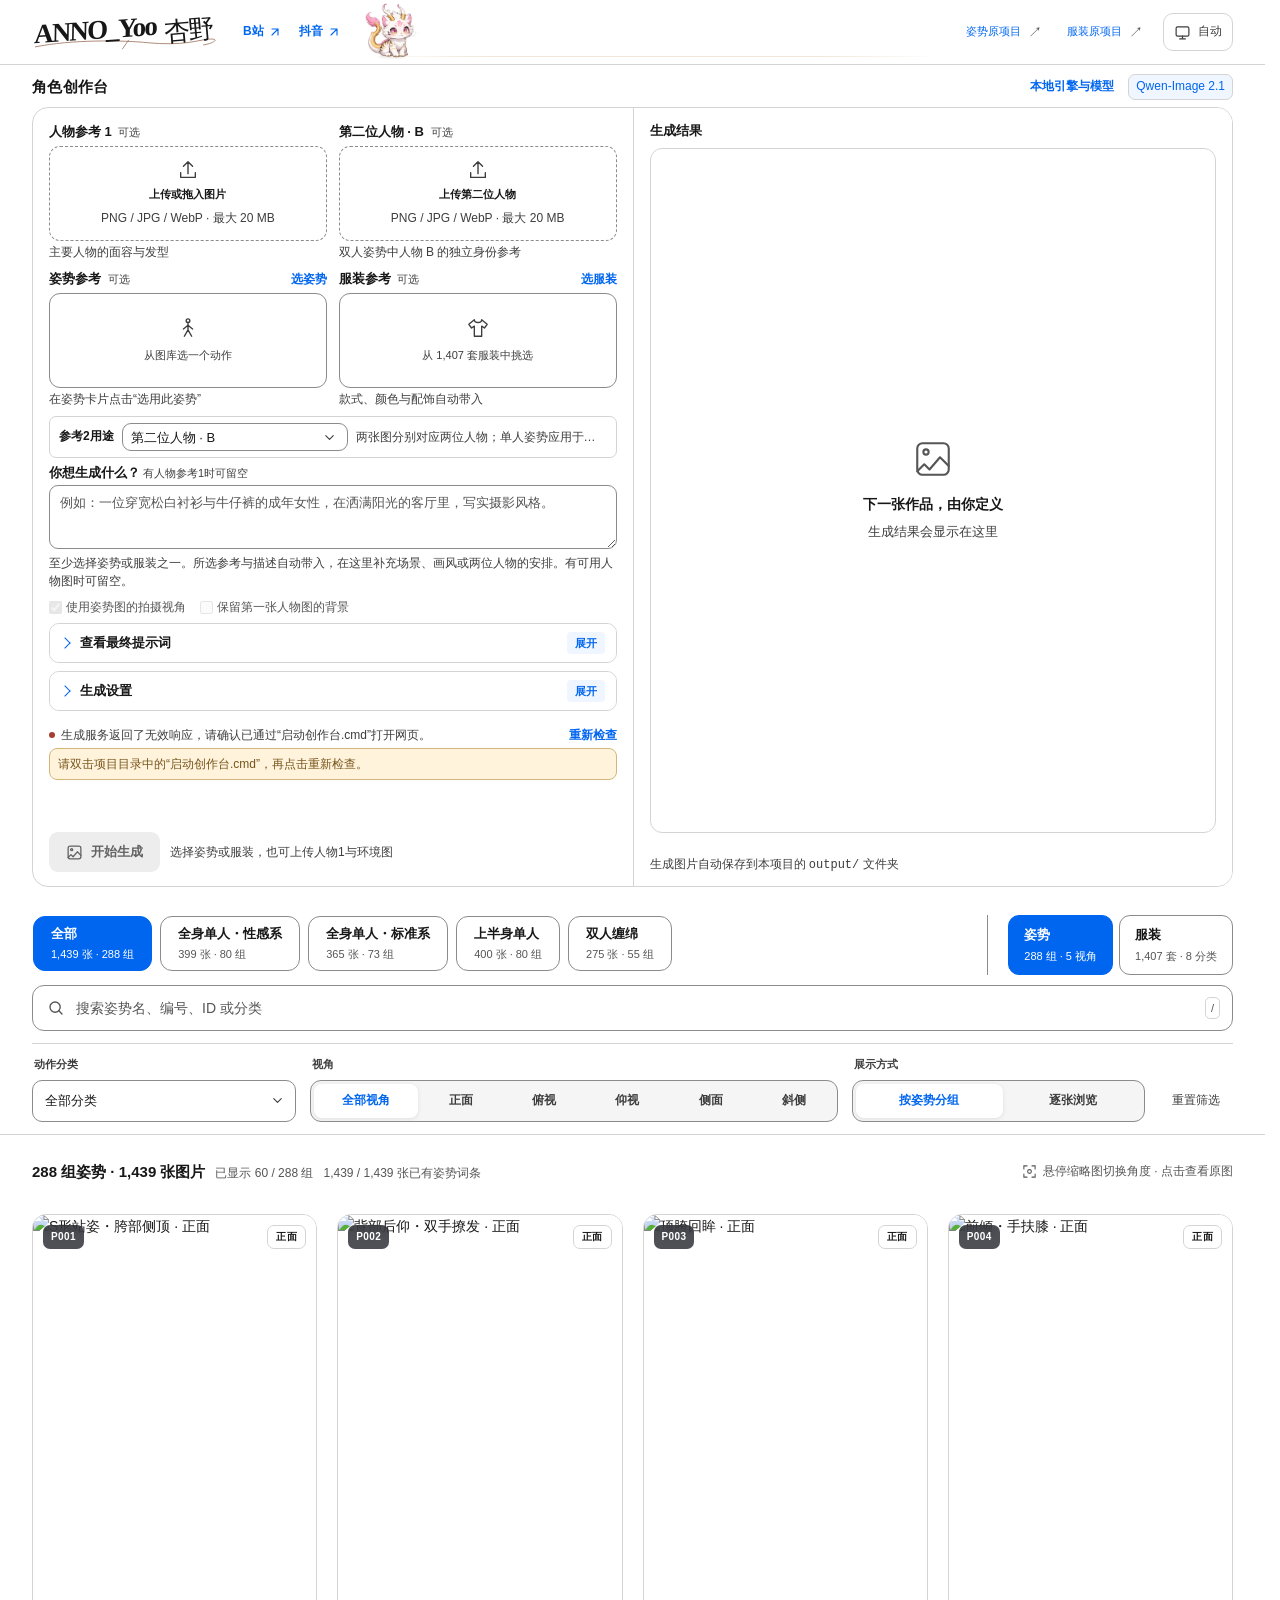
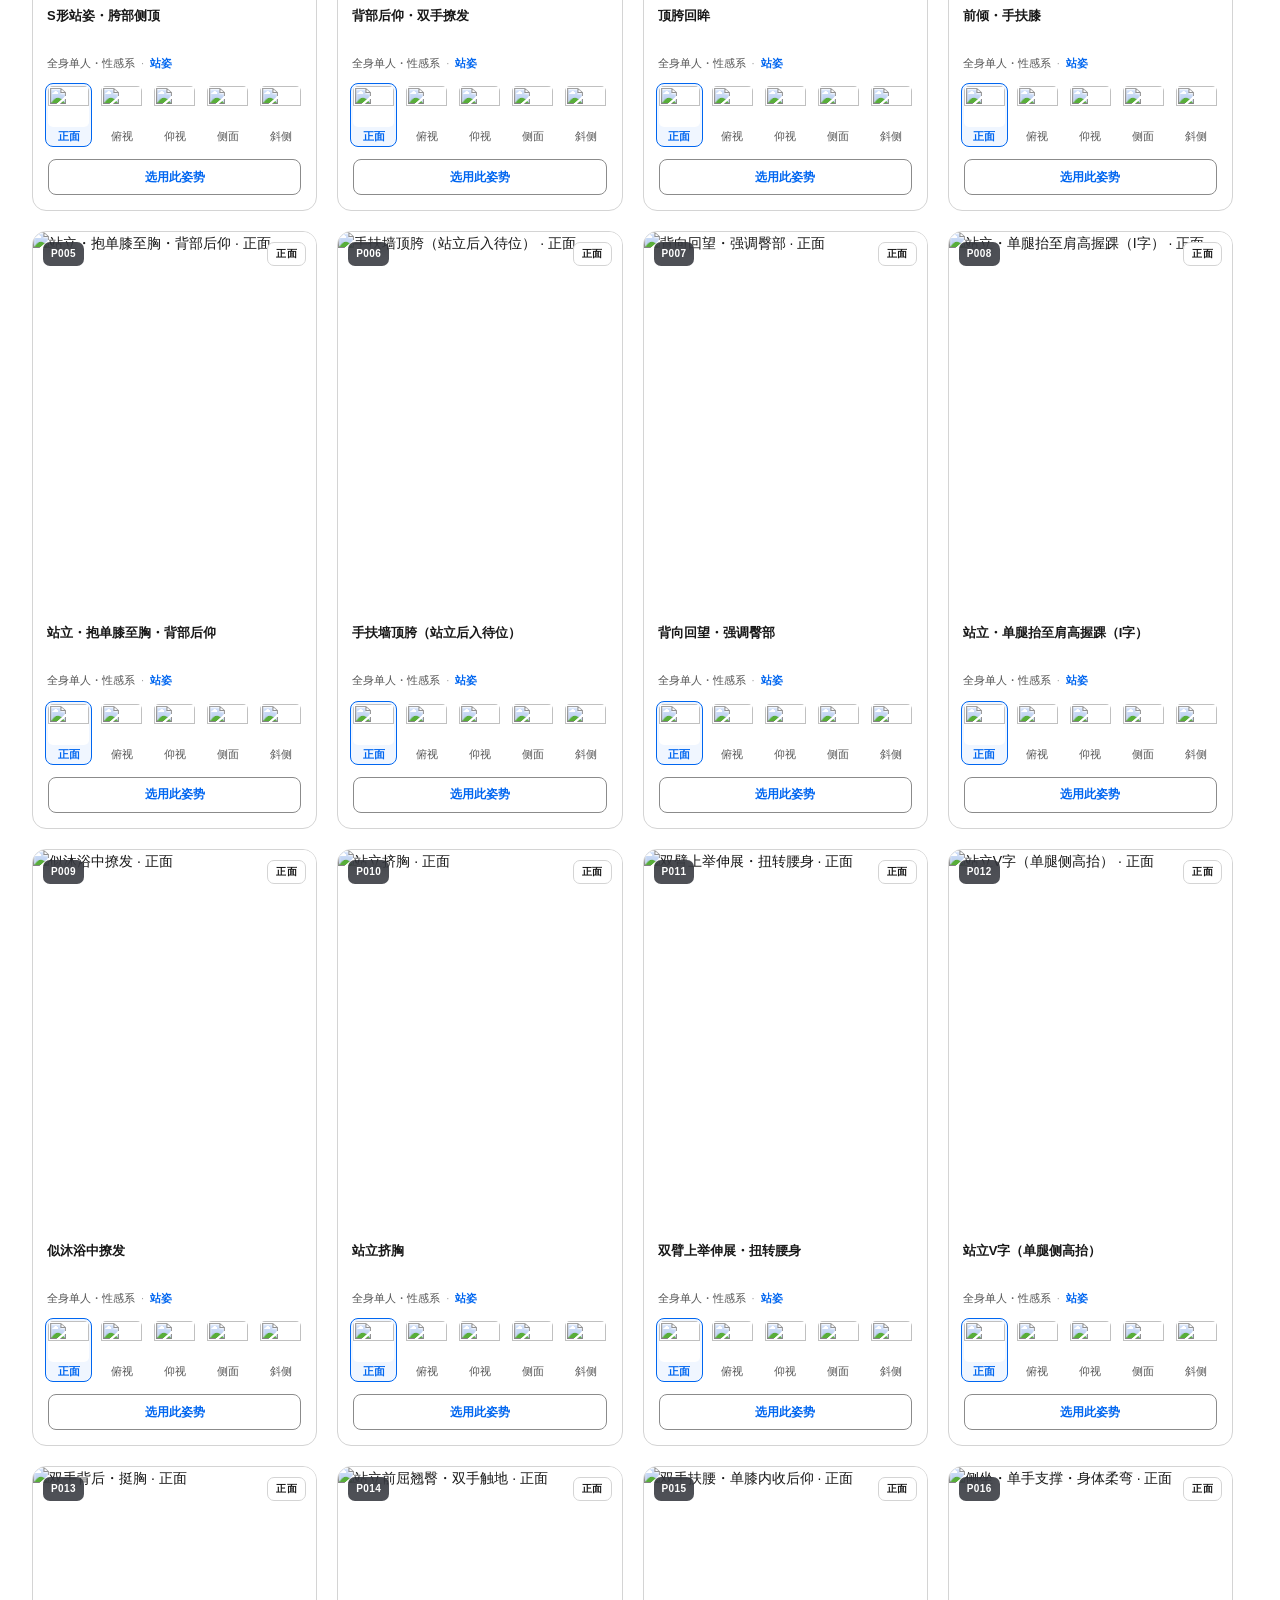
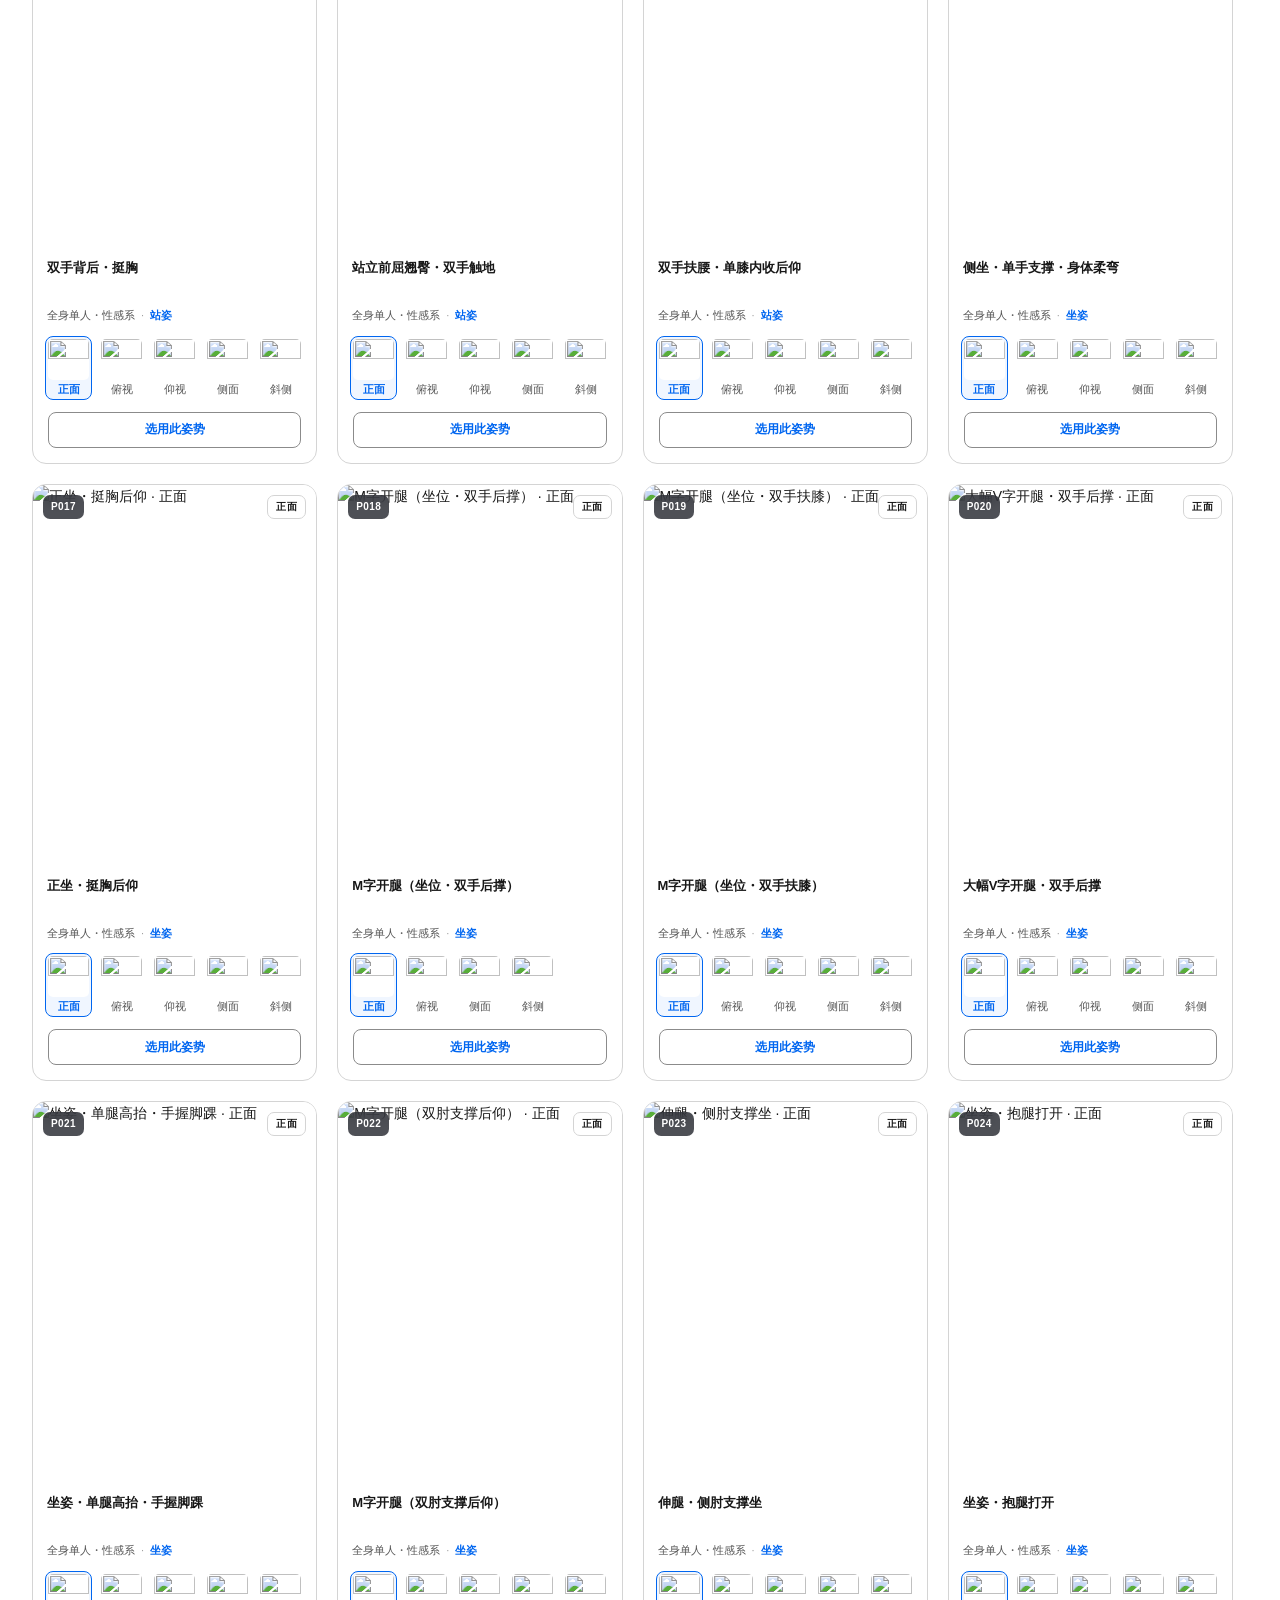
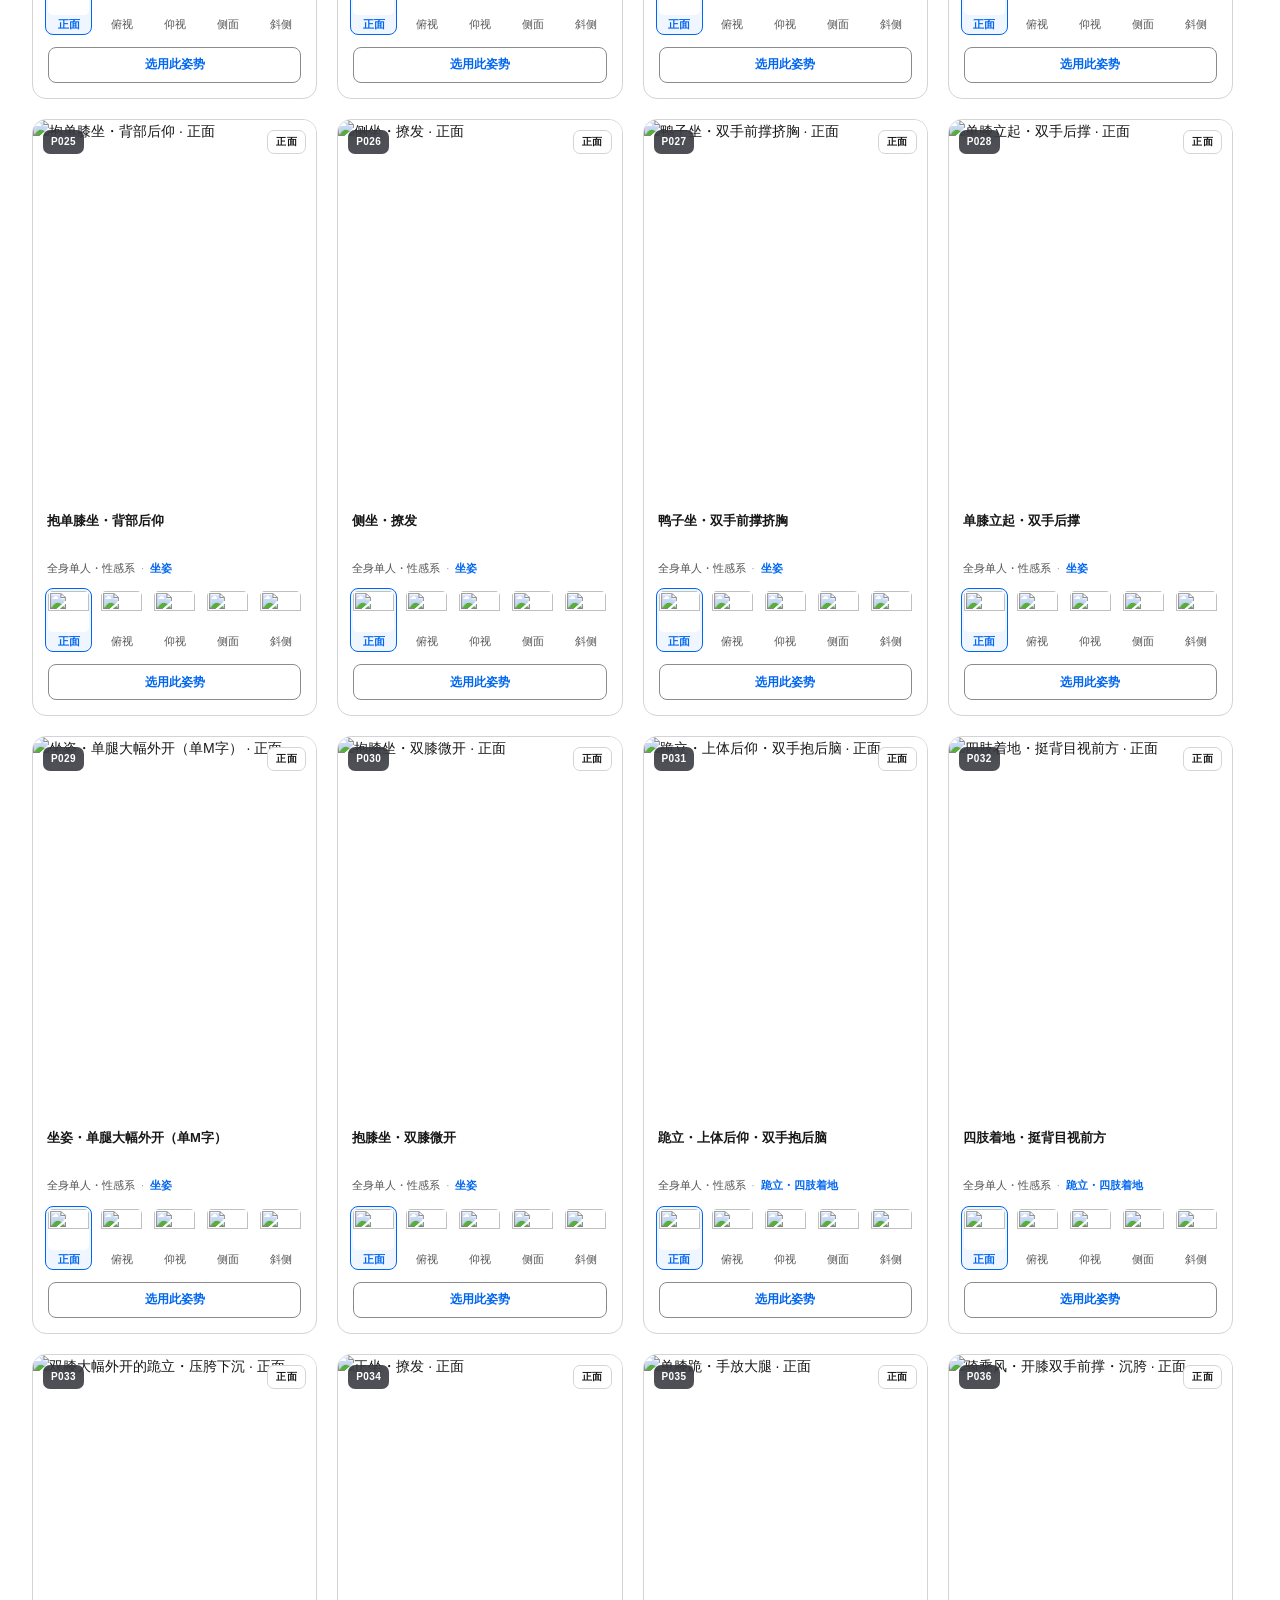
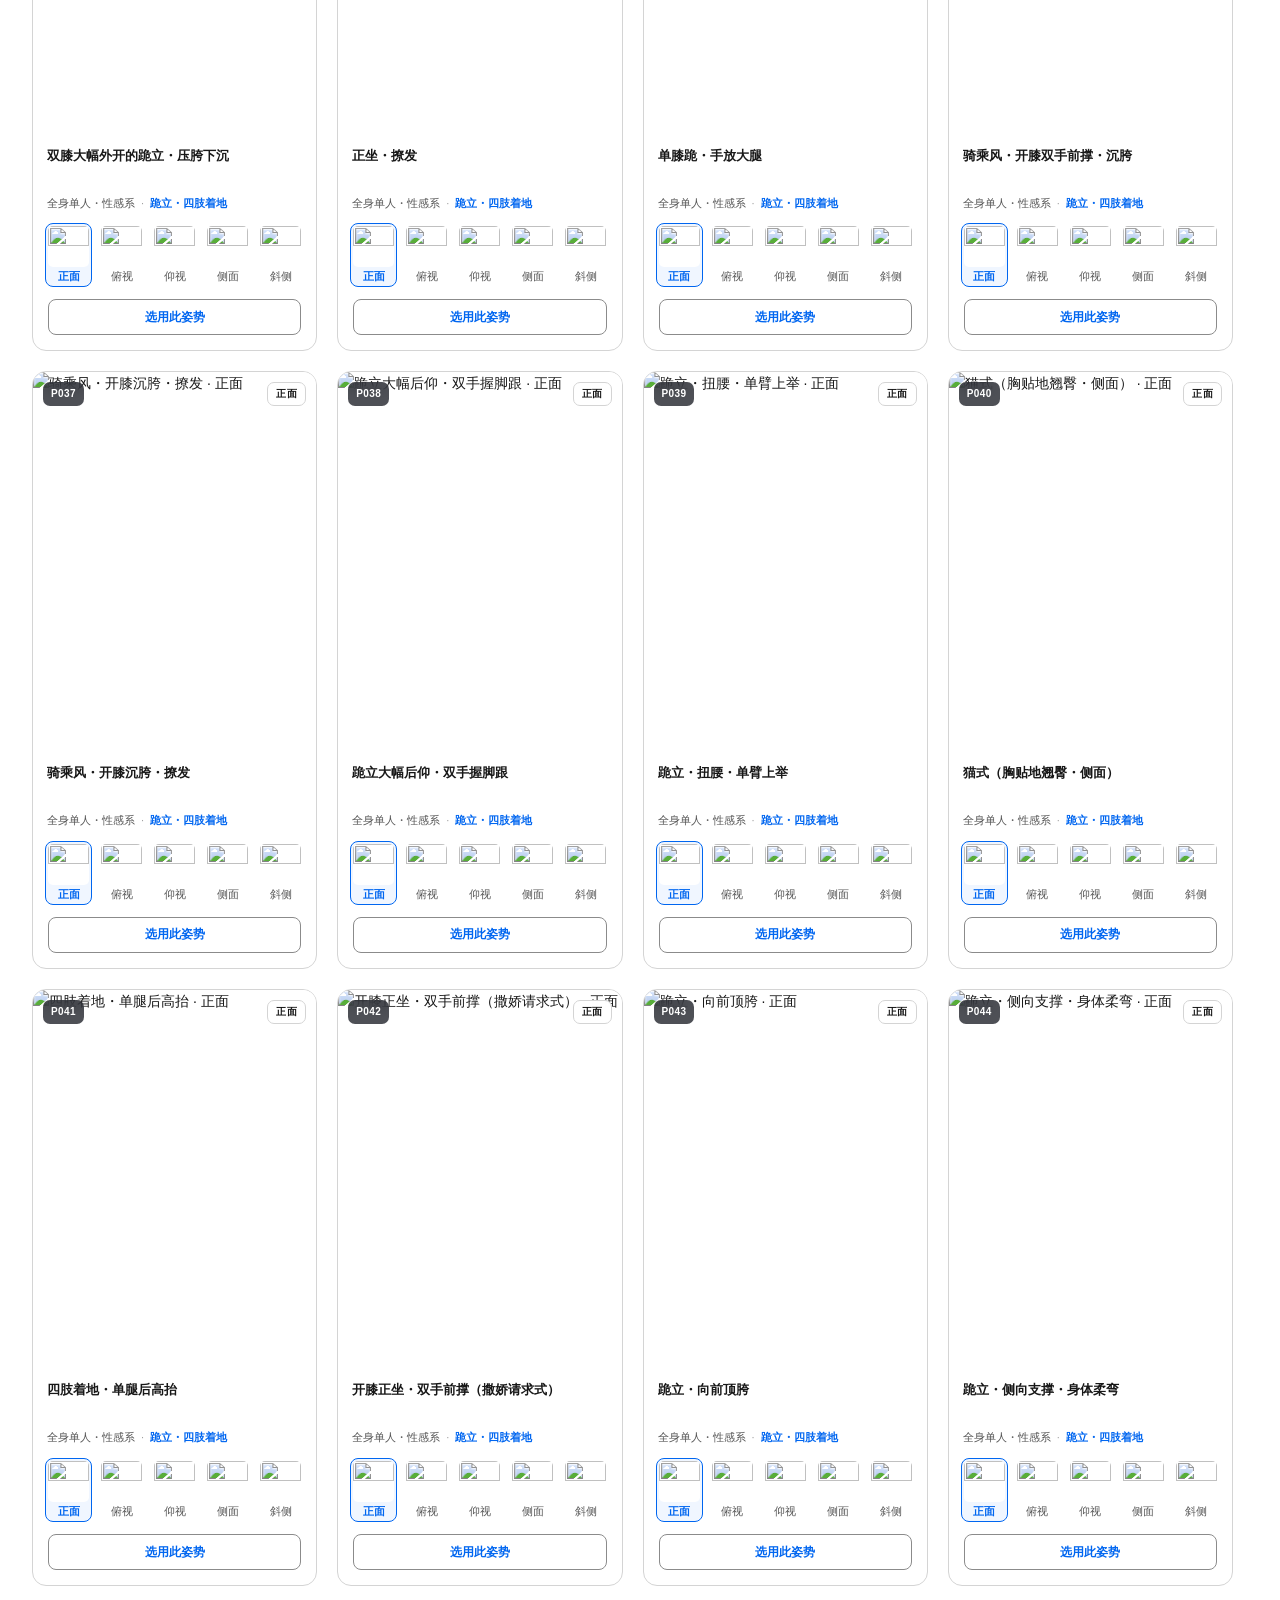
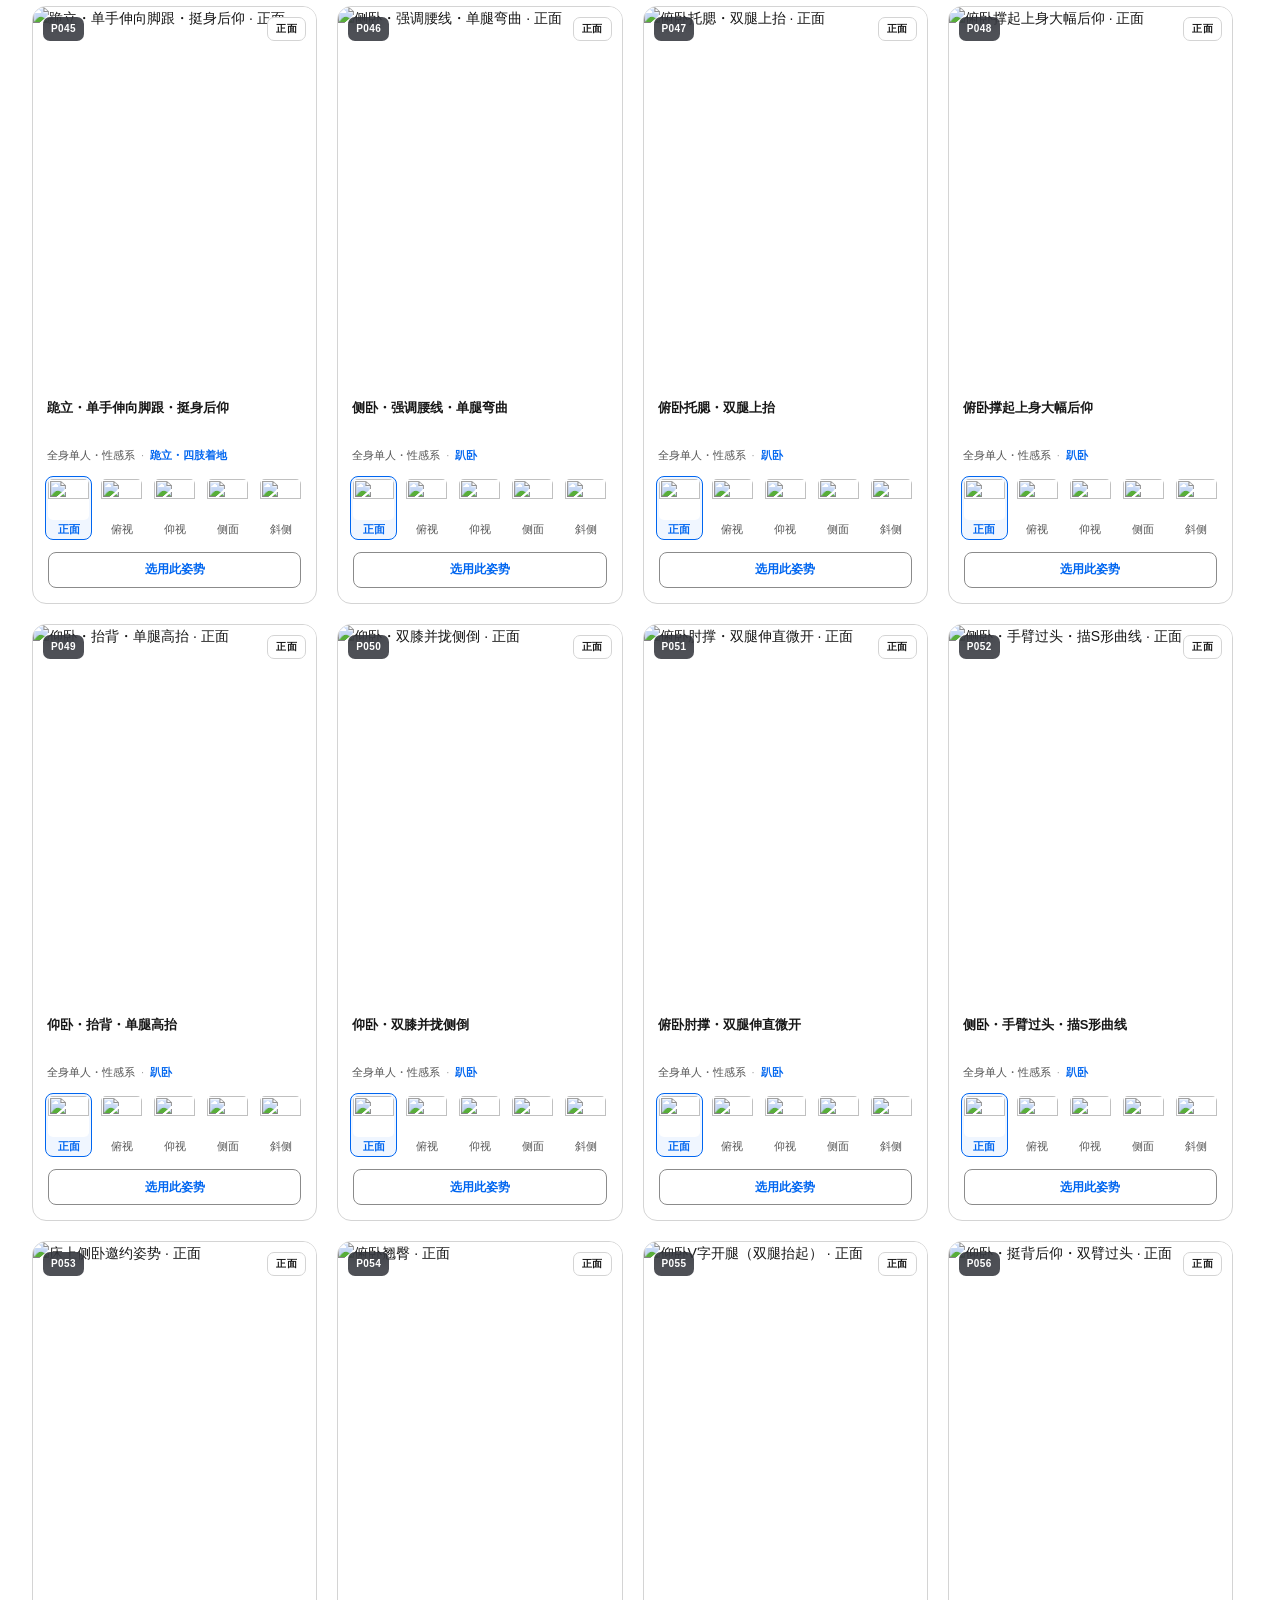
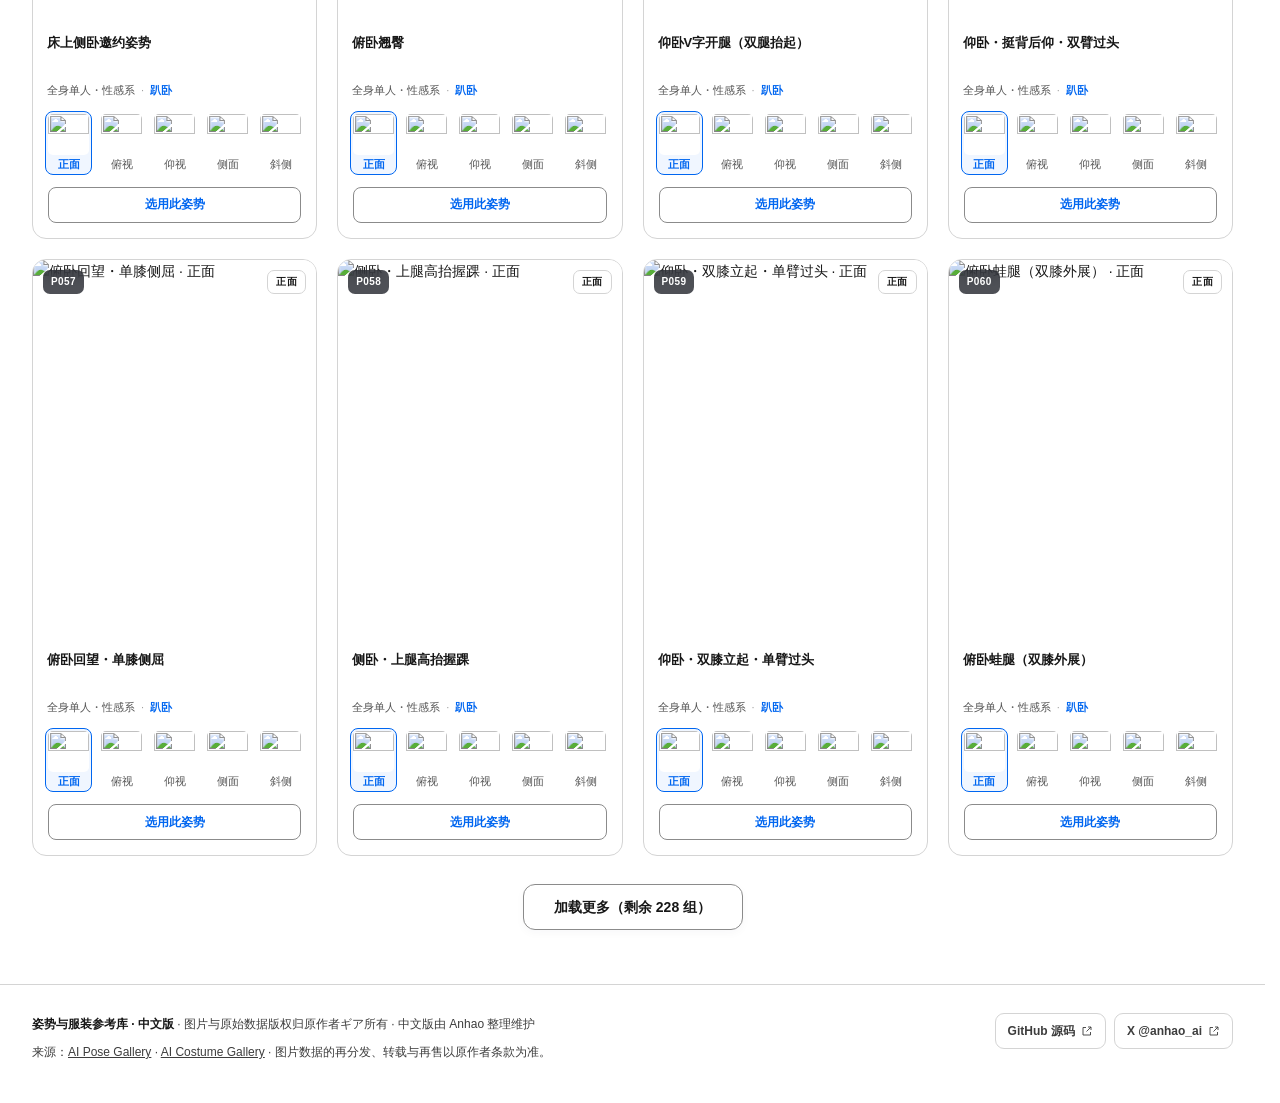
==== commit b60be175: "Refresh Quark full package link and label download channels" ====
--- a/更新文件/index.html
+++ b/更新文件/index.html
@@ -269,7 +269,7 @@
     <section class="engine-prep-step" aria-labelledby="modelManagerTitle">
       <div class="engine-step-heading"><span class="engine-step-number" aria-hidden="true">02</span><h3 id="modelManagerTitle">下载 Qwen 模型</h3><span class="engine-step-state" id="engineModelsState" role="status">正在检测</span></div>
       <p class="engine-step-description">自动下载会放到指定位置；手动下载后，将包内的 models 文件夹放到创作台根目录。</p>
-      <div class="engine-step-actions"><button class="engine-action engine-action-primary" id="downloadAllModels" type="button">自动下载</button><a class="engine-action" id="modelQuarkLink" target="_blank" rel="noopener noreferrer" aria-disabled="true">手动下载 ↗</a><button class="engine-check" id="detectLocalModels" type="button">检测模型</button></div>
+      <div class="engine-step-actions"><button class="engine-action engine-action-primary" id="downloadAllModels" type="button">自动下载</button><a class="engine-action" id="modelQuarkLink" target="_blank" rel="noopener noreferrer" aria-disabled="true">夸克网盘 ↗</a><button class="engine-check" id="detectLocalModels" type="button">检测模型</button></div>
       <div class="engine-location"><code id="localModelDirectory"></code><button class="gen-text-button" id="copyModelDirectory" type="button">复制路径</button></div>
       <div class="engine-download-status" id="modelTransfer" hidden><label id="modelTransferLabel" for="modelTransferProgress">正在下载</label><progress id="modelTransferProgress" max="1" value="0"></progress><p id="modelTransferDetail"></p><button class="gen-text-button" id="cancelModelTransfer" type="button">取消任务</button></div>
       <details class="engine-options" id="modelDownloadOptions"><summary>文件位置与下载选项</summary><p class="engine-hint" id="modelQuarkHint"></p><div id="localModelList"></div><label class="engine-label" for="modelDownloadSource">自动下载来源</label><select id="modelDownloadSource" aria-describedby="modelDownloadSourceHint"><option value="mirror">国内镜像 · HF-Mirror</option><option value="official">Hugging Face 官方</option></select><p class="engine-hint" id="modelDownloadSourceHint">默认使用国内镜像，下载中断后可继续。</p></details>
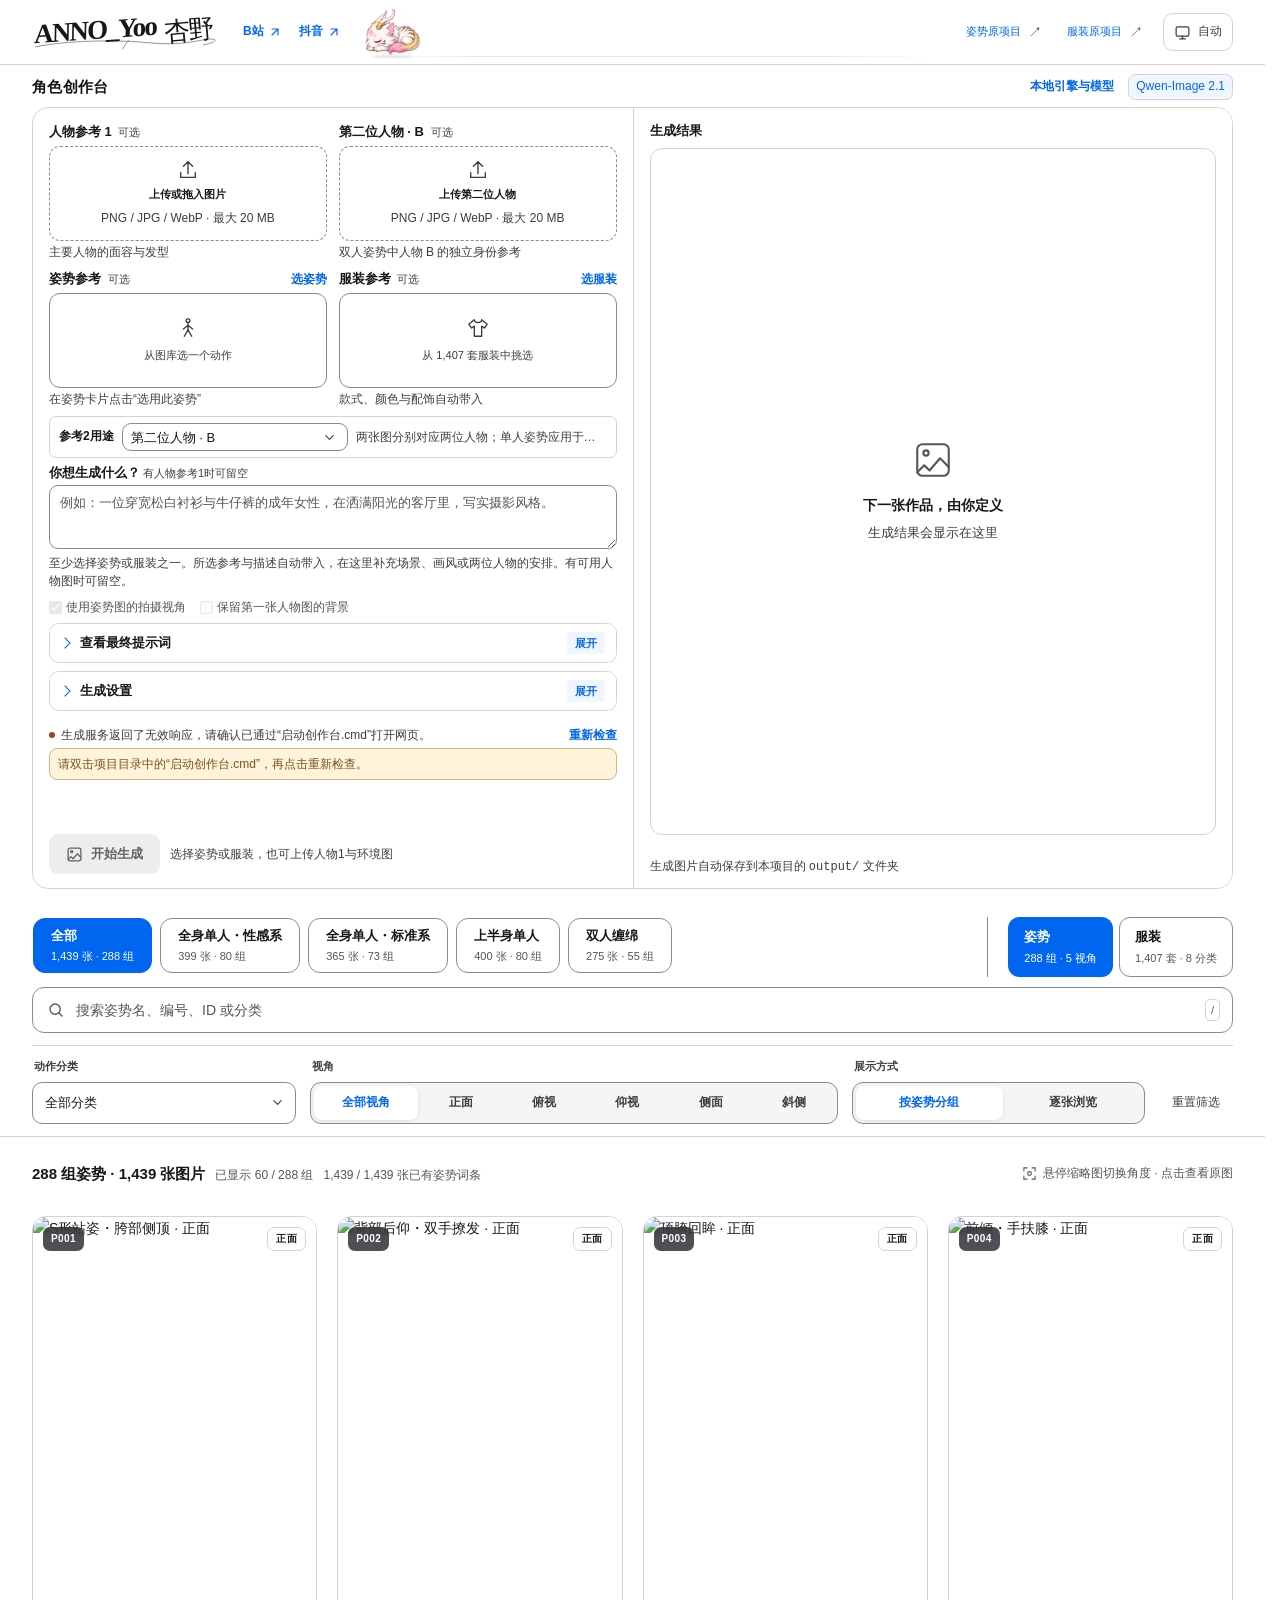
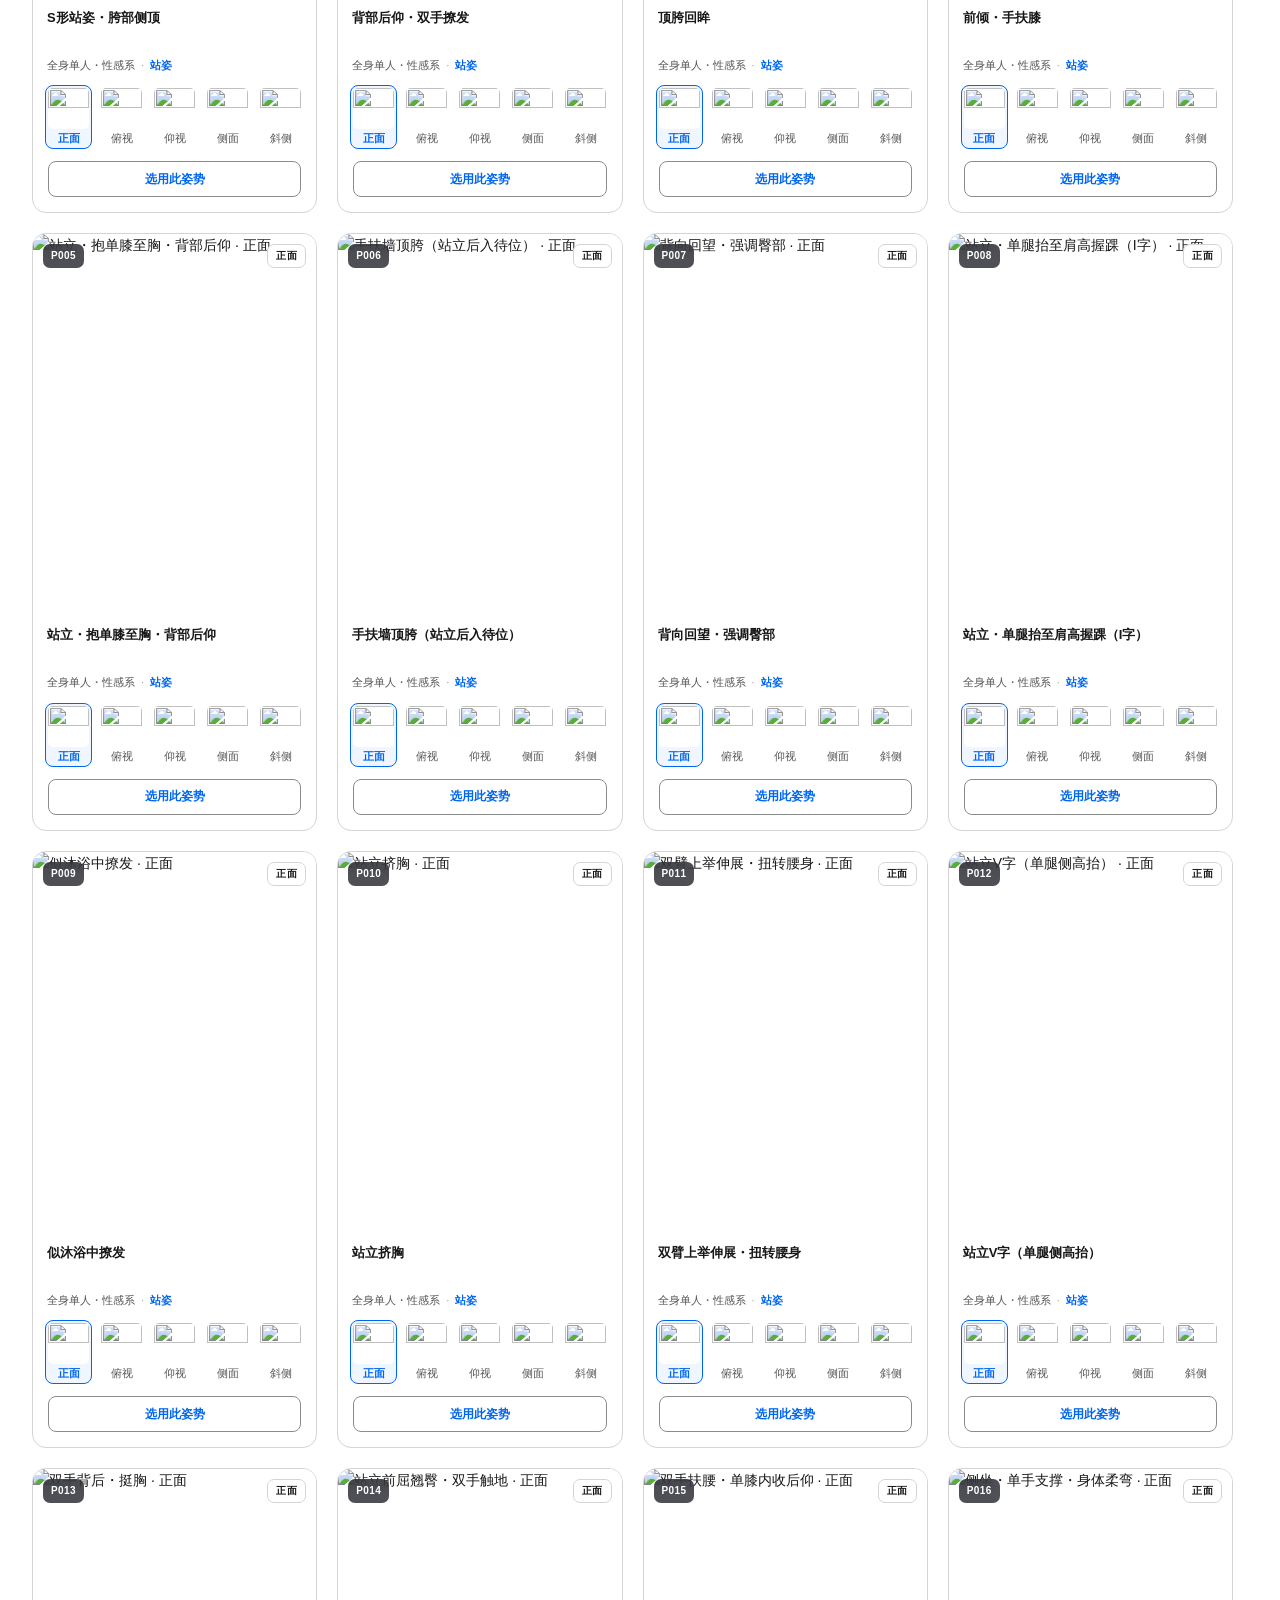
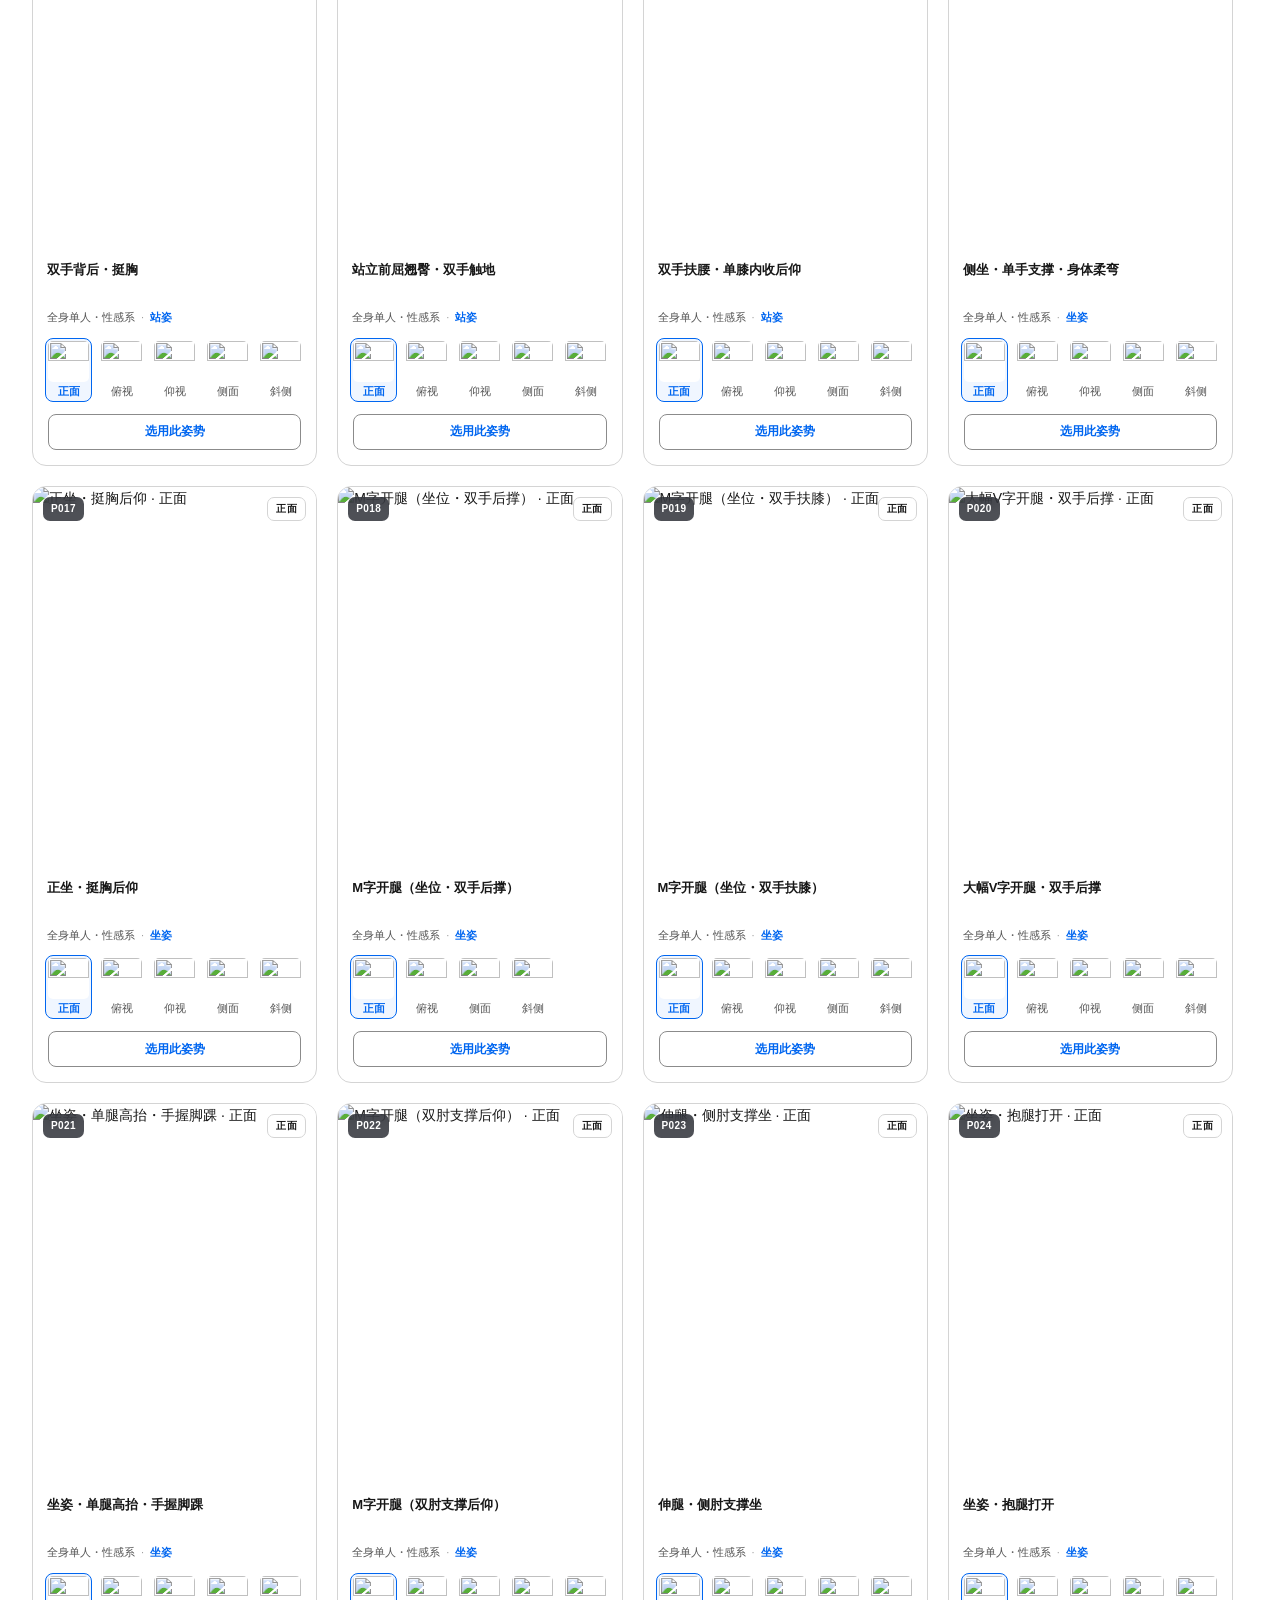
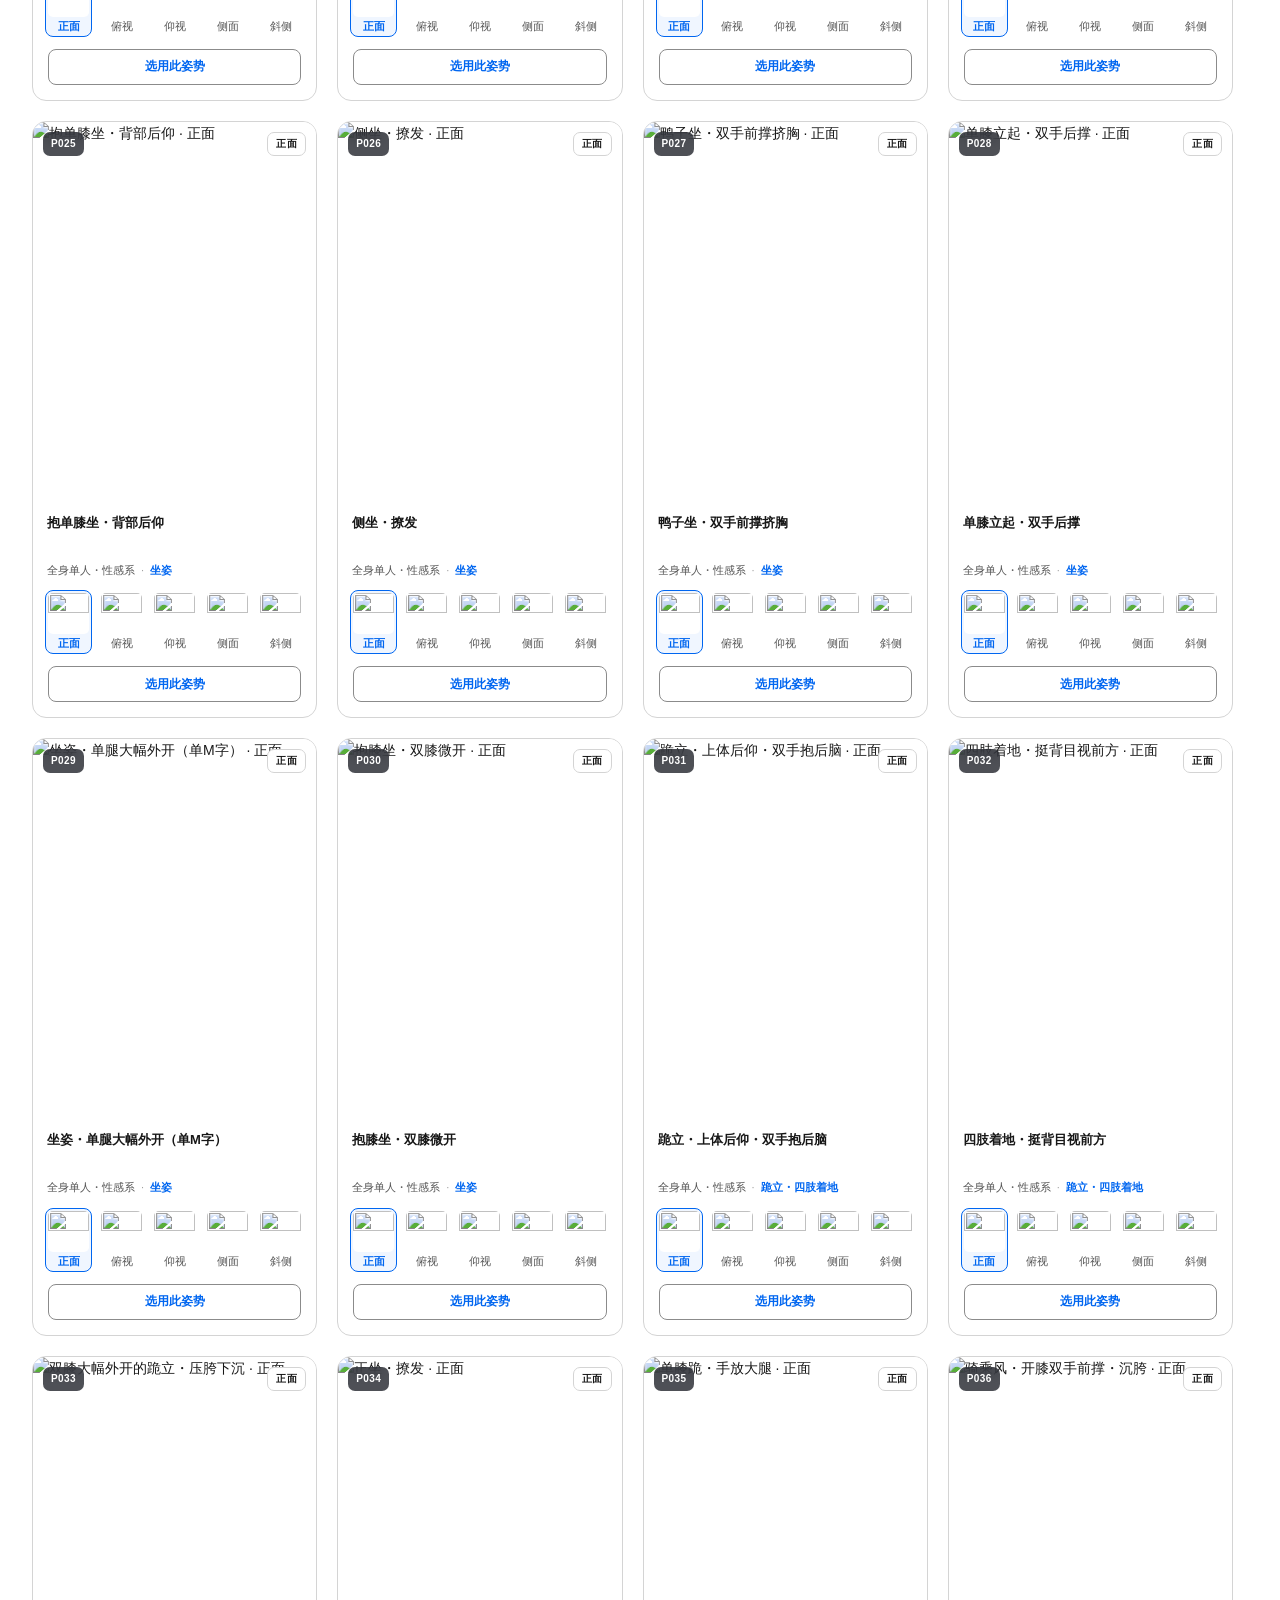
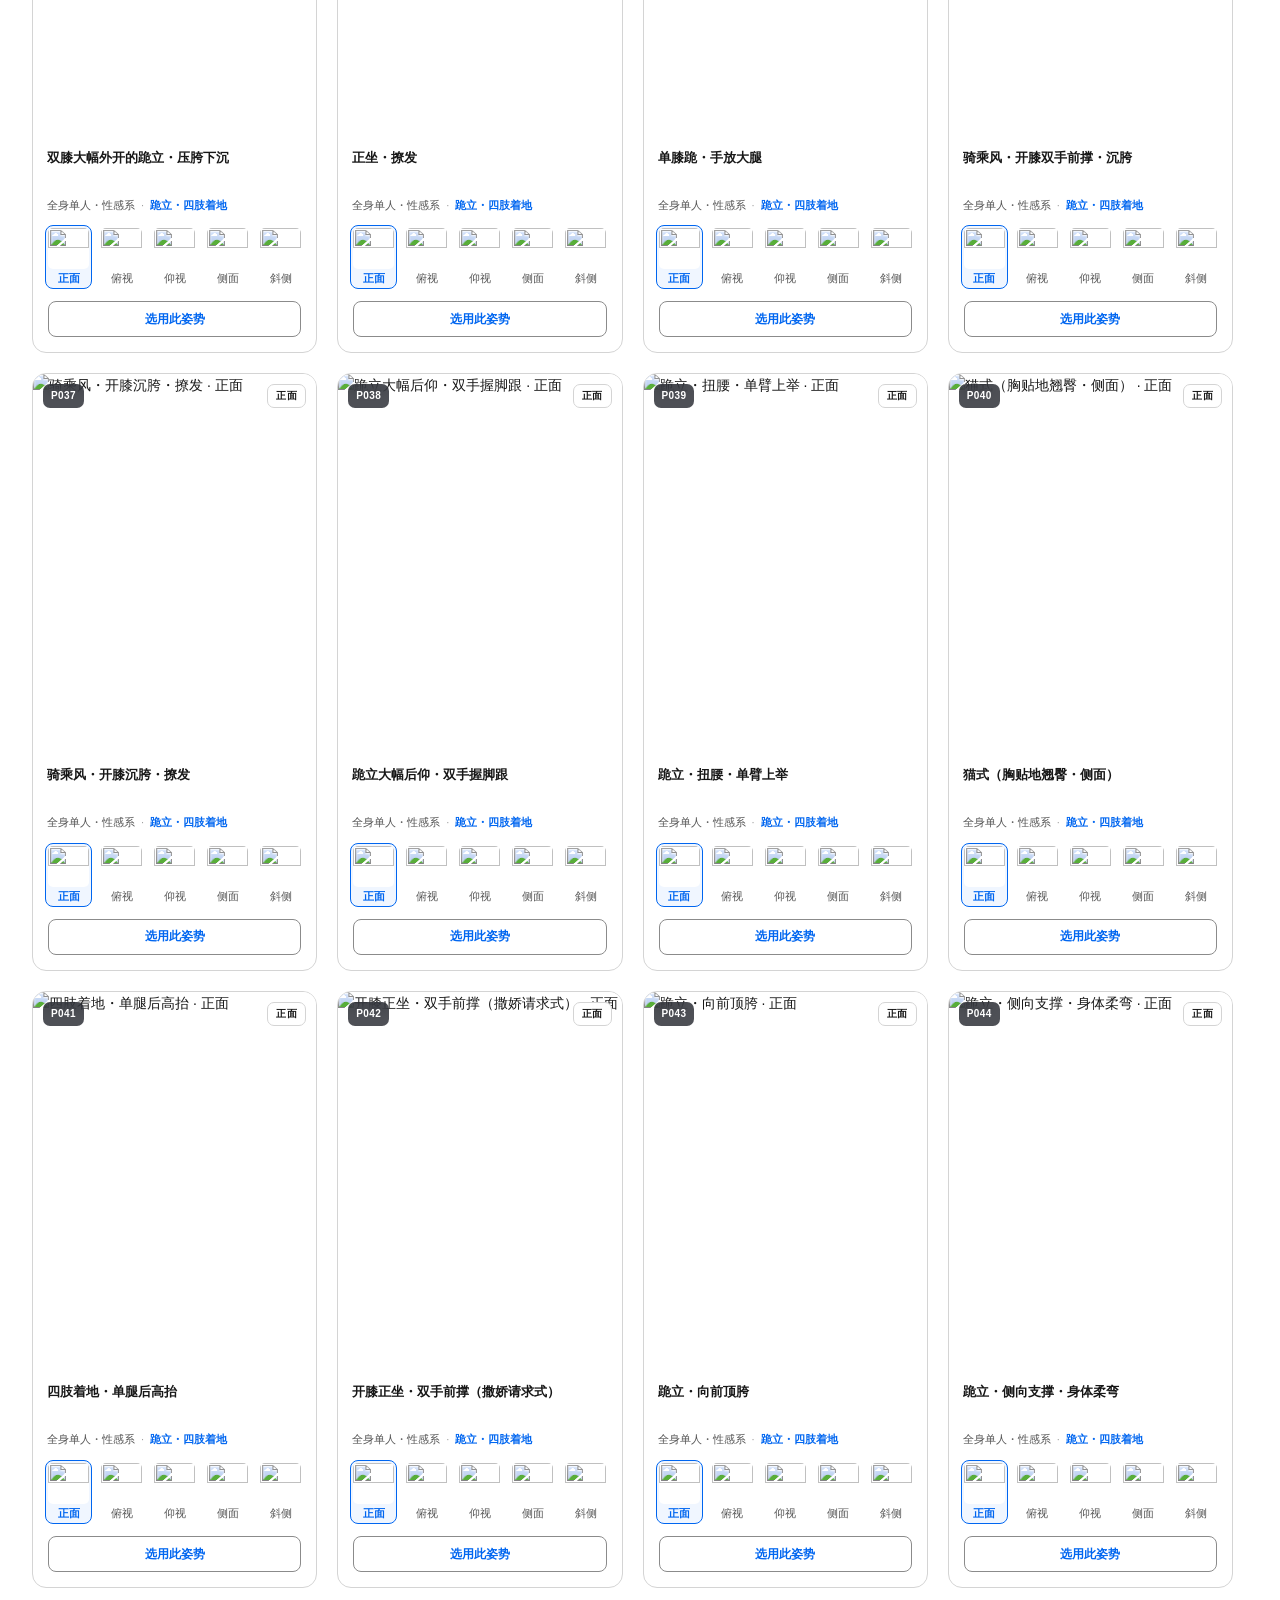
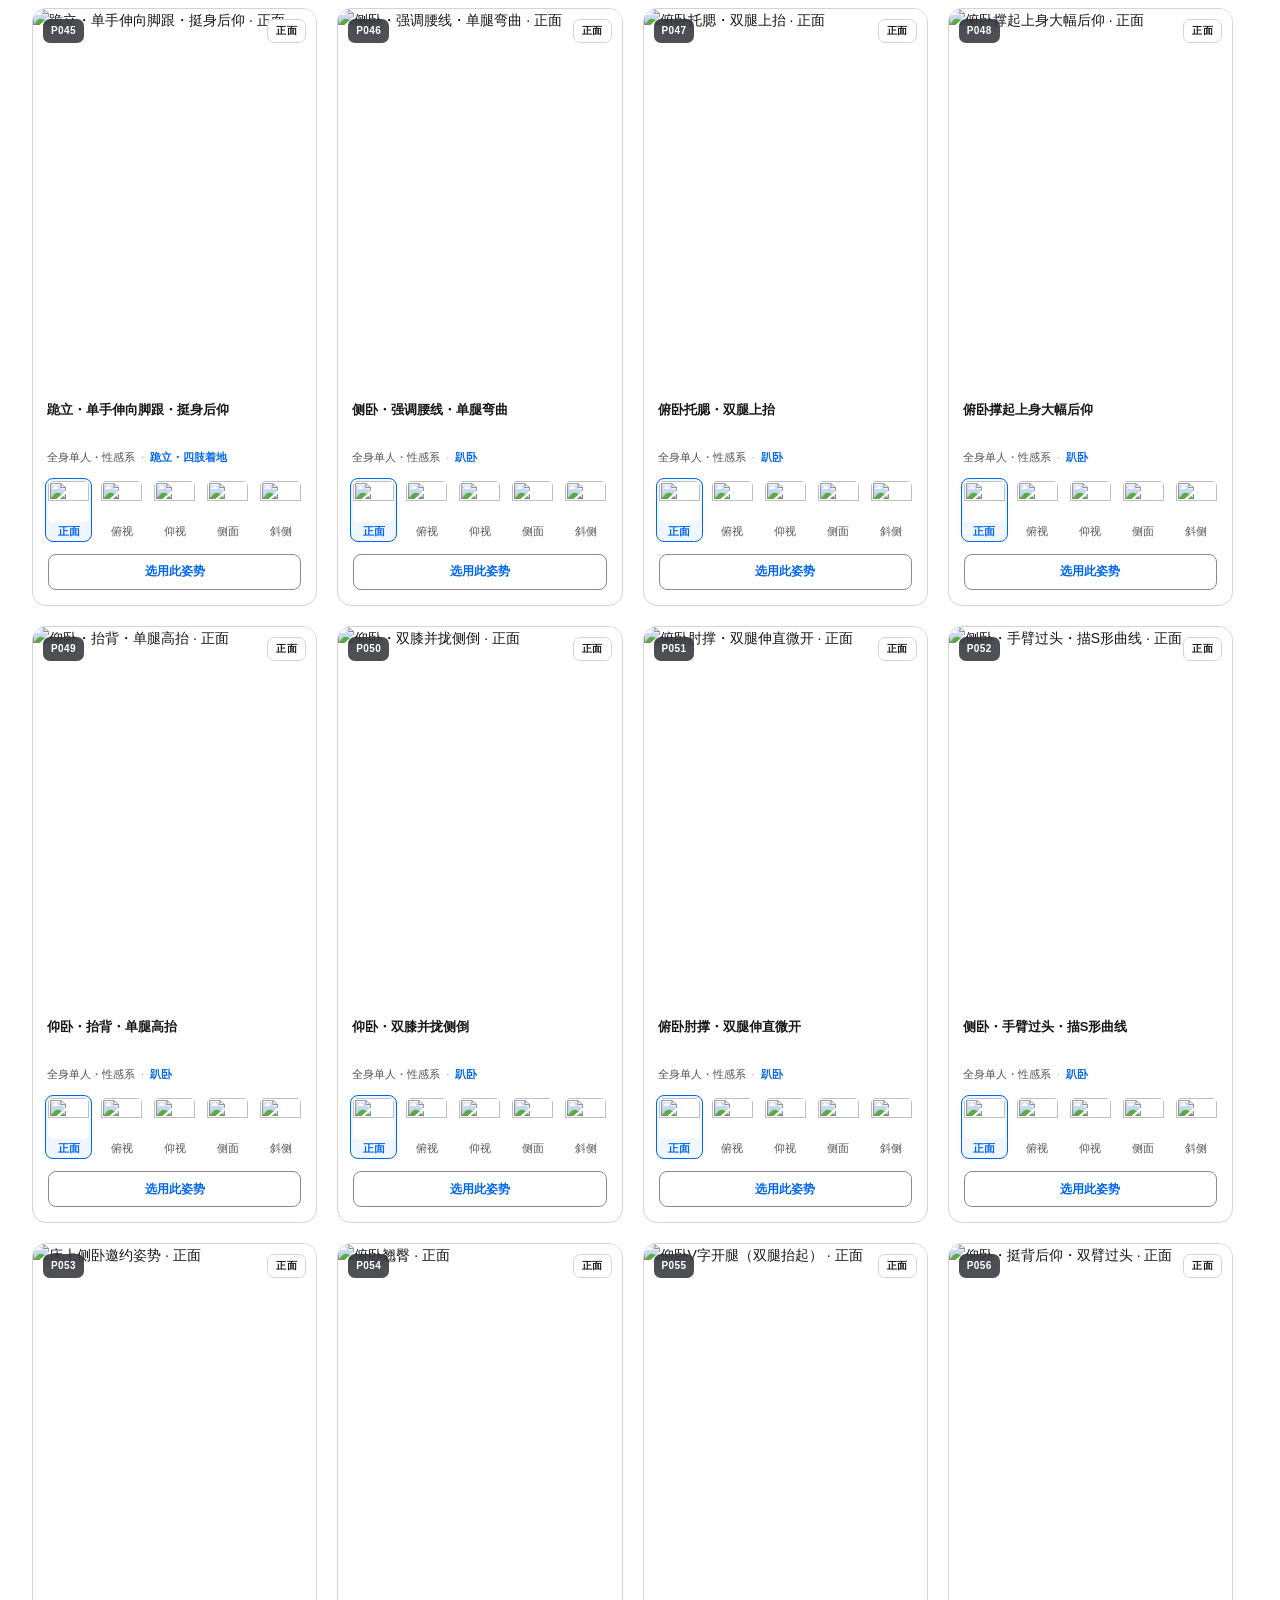
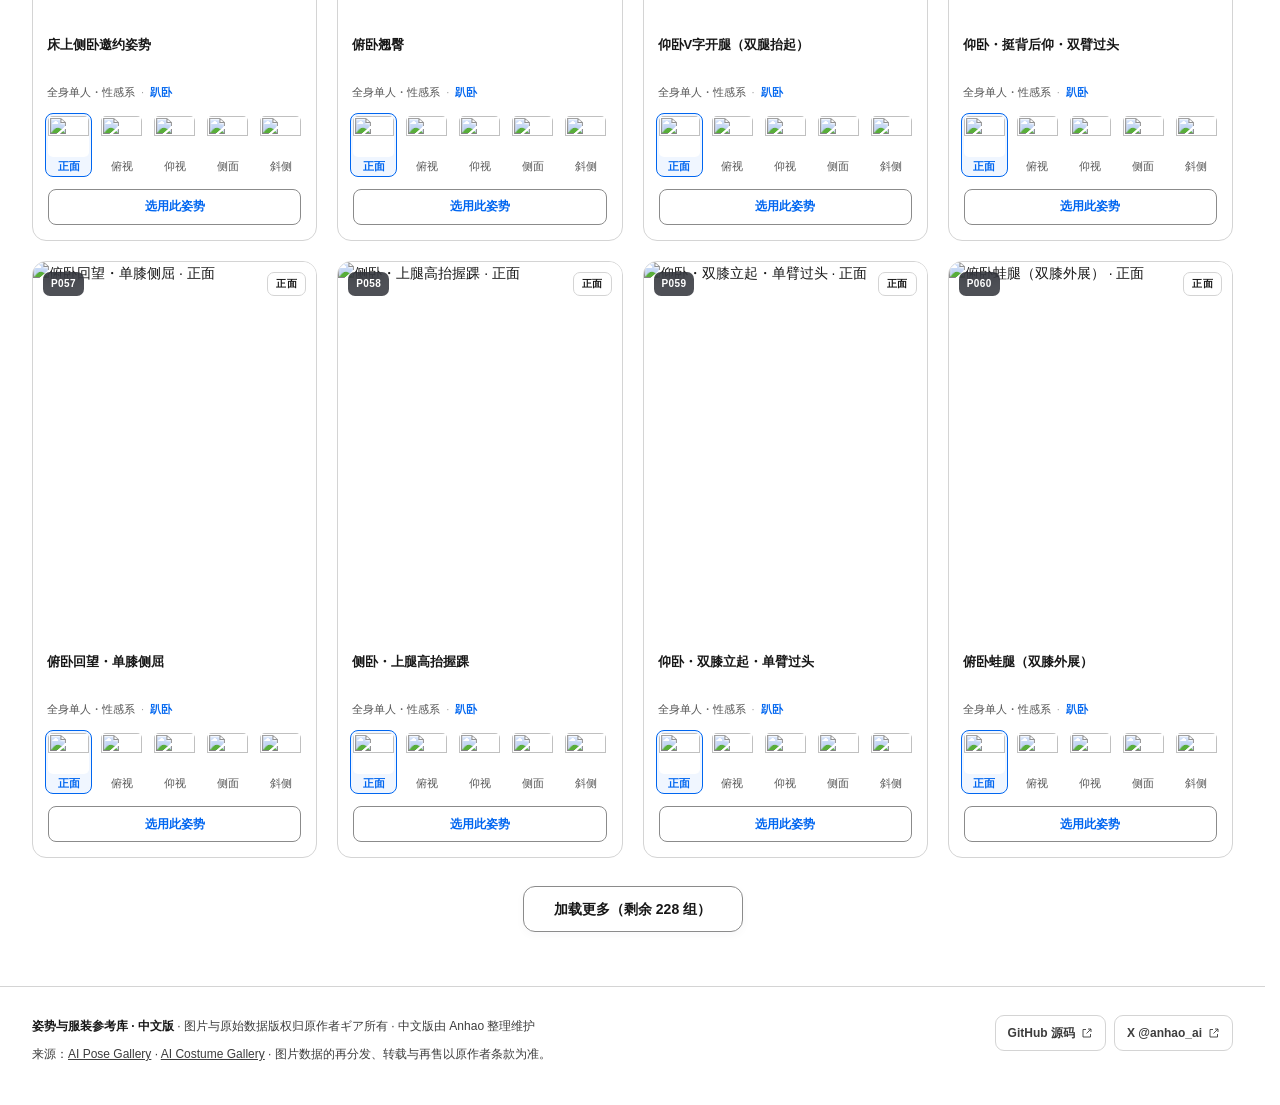
==== commit 361b351c: "Release 1.2.4: fix generation page scrolling and update model download link" ====
--- a/更新文件/index.html
+++ b/更新文件/index.html
@@ -37,8 +37,8 @@
 <link rel="stylesheet" href="assets/generator.css">
 <script defer src="assets/gallery-data.js"></script>
 <script defer src="assets/costume-gallery.js"></script>
-<script defer src="assets/generator.js"></script>
-<script defer src="assets/header-mascot.js"></script>
+<script defer src="assets/generator.js?v=original-scroll-20261105"></script>
+<script defer src="assets/header-mascot.js?v=original-scroll-20261105"></script>
 <script defer src="assets/local-engine.js"></script>
 <script type="application/ld+json">
 {
@@ -74,8 +74,8 @@
 </script>
 <link rel="stylesheet" href="assets/gallery.css">
 <link rel="stylesheet" href="assets/costume-gallery.css">
-<link rel="stylesheet" href="assets/studio-layout.css">
-<link rel="stylesheet" href="assets/header-mascot.css">
+<link rel="stylesheet" href="assets/studio-layout.css?v=original-scroll-20261105">
+<link rel="stylesheet" href="assets/header-mascot.css?v=original-scroll-20261105">
 <link rel="stylesheet" href="assets/local-engine.css">
 <link rel="stylesheet" href="assets/appearance.css">
 </head>
--- a/更新文件/assets/studio-layout.css
+++ b/更新文件/assets/studio-layout.css
@@ -1,124 +1,127 @@
-/* Compact desktop workspace. The reference and generation logic stays shared. */
-.studio-header{background:var(--surface);border-bottom:1px solid var(--line);overflow:visible}
-.studio-header::before{display:none}
-.studio-header .topbar{height:56px;min-height:56px;border:0;gap:20px}
-.creator-brand{display:flex;align-items:center;gap:22px;min-width:0}
-.creator-links{display:flex;align-items:center;gap:18px}
-.creator-links a{display:inline-flex;align-items:center;gap:5px;min-height:36px;color:var(--text-2);font-size:12px;font-weight:600;text-decoration:none;white-space:nowrap}
-.creator-links a:hover{color:var(--accent-dark)}
-.artist-signature{position:relative;display:inline-flex;align-items:baseline;gap:8px;flex:none;padding:0 9px 4px 2px;color:#28252d;text-decoration:none;line-height:1;isolation:isolate}
-.signature-latin{font-family:"Segoe Script","Lucida Handwriting",cursive;font-size:27px;font-weight:600;letter-spacing:-1.8px;transform:rotate(-4deg) skewX(-5deg)}
-.signature-chinese{font-family:"STXingkai","KaiTi","FangSong",serif;font-size:26px;font-weight:500;letter-spacing:-2px;transform:rotate(-5deg)}
-.signature-flourish{position:absolute;left:0;bottom:-5px;width:100%;height:19px;color:#a05c50;pointer-events:none;z-index:-1}
-.source-links{display:flex;align-items:center;gap:25px}
-.source-links a{display:inline-flex;align-items:center;gap:7px;font-size:11px;color:var(--text-2);text-decoration:none;white-space:nowrap;min-height:36px}
-.source-links a:hover{color:var(--accent-dark)}
-.source-links a>span{font-size:14px;color:var(--text-3)}
-.generator{padding-block:10px 14px;scroll-margin-top:88px}
-.gen-heading{height:24px;min-height:24px;align-items:center;margin-bottom:8px;gap:12px}
-.gen-heading h2{font-size:15px;font-weight:650;line-height:24px;letter-spacing:.02em}
-.gen-model{padding:2px 7px;font-size:10px;font-weight:500;border-radius:5px}
-.gen-workspace{height:calc(100dvh - 112px);min-height:560px;grid-template-columns:minmax(0,1fr) minmax(0,1fr);border-radius:12px}
-.gen-form{padding:14px 16px;display:flex;flex-direction:column;min-height:0;overflow-y:auto;overscroll-behavior:contain;scrollbar-width:thin;scrollbar-color:var(--line-strong) transparent}
-.gen-sources{flex:none;gap:8px 12px;margin-bottom:8px}
-.gen-source{position:relative}
-.gen-label-row{min-height:20px;margin-bottom:4px;line-height:16px}
-.gen-label{font-size:11px;margin-bottom:4px}
-.gen-optional{font-size:10px;margin-left:3px}
-.gen-source-tools{gap:9px}
-.gen-text-button,.gen-text-link{font-size:11px}
-.gen-pose-preview,.gen-upload{height:clamp(82px,calc((100dvh - 570px)/2),244px);border-radius:8px}
-.gen-upload>span{gap:5px;padding:8px}
-.gen-upload strong,.gen-pose-empty{font-size:11px}
-.gen-upload small{font-size:9px}
-.gen-upload>span>svg,.gen-pose-empty>svg{width:22px;height:22px}
-.gen-source-caption{font-size:10px;line-height:14px;min-height:14px;max-height:14px;margin-top:3px;white-space:nowrap;overflow:hidden;text-overflow:ellipsis}
-#selectedCostumeOriginal{position:absolute;right:6px;bottom:23px;font-size:10px;line-height:18px;padding:0 6px;background:#fffffff0;border:1px solid var(--line);border-radius:4px}
-.gen-reference-mode{flex:none;display:grid;grid-template-columns:auto minmax(150px,.9fr) minmax(0,1fr);align-items:center;gap:8px;padding:6px 9px;margin-bottom:7px;border-radius:7px;background:var(--surface-2)}
-.gen-reference-mode .gen-label{margin:0;white-space:nowrap;font-size:10px}
-.gen-reference-mode select{height:28px;min-height:28px;font-size:11px;padding:2px 26px 2px 8px}
-.gen-reference-mode .gen-field-hint{min-width:0;margin:0;font-size:10px;line-height:14px;white-space:nowrap;overflow:hidden;text-overflow:ellipsis}
-.gen-selected-description{flex:none;border:0;padding:0;margin:0 0 7px}
-.gen-selected-description>summary{width:fit-content;color:var(--text-2);font-size:11px;line-height:19px;cursor:pointer}
-.gen-selected-description>summary>span{font-size:10px;color:var(--text-3);margin-left:7px}
-.gen-selected-description[open]{padding:7px 9px;background:var(--surface-2);border:1px solid var(--line);border-radius:7px;max-height:155px;overflow-y:auto}
-.gen-selected-description .pose-description-heading{margin:6px 0}
-.gen-selected-description .pose-description-text{font-size:11px;line-height:1.65}
-.gen-selected-description .pose-description-view,.gen-selected-description .gen-auto-hint{font-size:10px;line-height:1.6;margin-top:5px}
-.gen-form>label[for=generationPrompt]{flex:none;line-height:16px;font-size:11px;margin-bottom:4px}
-.gen-form textarea{flex:none;min-height:48px;height:54px;max-height:180px;padding:7px 10px;border-radius:7px;font-size:12px;line-height:1.5}
-#promptHint{flex:none;min-width:0;margin:4px 0 6px;font-size:10px;line-height:14px;white-space:nowrap;overflow:hidden;text-overflow:ellipsis}
-.gen-options{flex:none;gap:5px 14px;margin-bottom:6px;line-height:16px}
-.gen-options label{font-size:10px;gap:4px}
-.gen-options input{width:13px;height:13px}
-.gen-advanced{flex:none;padding-top:6px}
-.gen-advanced>summary{font-size:11px;line-height:18px;font-weight:500}
-.gen-settings-grid{gap:8px;margin-top:8px}
-.gen-settings-grid :is(input,select){height:32px;font-size:11px;border-radius:6px}
-.gen-settings-grid .gen-label{font-size:10px}
-.gen-lora{margin-top:10px;padding-top:8px}
-.gen-connection{flex:none;margin-top:8px;font-size:10px;line-height:16px;gap:6px}
-.gen-connection-dot{width:6px;height:6px;margin-top:5px}
-.gen-connection .gen-text-button{font-size:10px}
-.gen-start-help{flex:none;margin:5px 0 0;font-size:10px;line-height:1.5;padding:6px 8px}
-.gen-submit-row{flex:none;position:sticky;bottom:-1px;z-index:2;align-items:center;flex-direction:row;gap:10px;margin-top:auto;padding-top:8px;background:var(--surface)}
-.gen-primary{flex:none;min-height:36px;height:36px;width:auto;border-radius:7px;padding-inline:17px;font-size:12px}
-.gen-submit-row>span{min-width:0;font-size:10px;line-height:15px;white-space:nowrap;overflow:hidden;text-overflow:ellipsis}
-.gen-form-error{flex:none;font-size:11px;margin-top:6px}
-.gen-output{padding:14px 16px;min-height:0;overflow:hidden}
-.gen-output-heading{margin-bottom:8px;min-height:18px}
-.gen-output-heading h3{font-size:12px;line-height:18px}
-.gen-output-heading>span{font-size:10px}
-.gen-result-stage{flex:1 1 0;min-height:0;border-radius:8px;isolation:isolate}
-.gen-result-stage>img{width:100%;height:100%;max-width:100%;max-height:100%;object-fit:contain}
-.gen-result-empty{padding:18px;gap:7px}
-.gen-result-empty strong{font-size:12px;font-weight:500}
-.gen-result-empty span{font-size:11px}
-.gen-result-actions{flex:none;min-height:30px;margin-top:8px;gap:12px}
-.gen-result-actions .gen-secondary{min-height:30px;padding:0 11px;font-size:11px;border-radius:6px}
-.gen-job-status{flex:none;min-height:14px;font-size:10px;line-height:14px;margin-top:6px;white-space:nowrap;overflow:hidden;text-overflow:ellipsis}
-.gen-job-status.is-error{white-space:normal;max-height:65px;overflow-y:auto}
-.gen-save-hint{flex:none;font-size:10px;line-height:14px;margin-top:4px;margin-bottom:0}
-.gen-save-hint code{font-size:10px}
-@media(min-width:901px) and (max-height:800px){.gen-form,.gen-output{padding-block:12px}}
-@media(max-width:1100px) and (min-width:901px){.gen-reference-mode{grid-template-columns:auto minmax(150px,1fr)}.gen-reference-mode .gen-field-hint{display:none}.gen-options{gap:4px 9px}.gen-submit-row>span{font-size:9px}}
-@media(max-width:900px){
-  .studio-header .topbar{height:56px;min-height:56px}
-  .gen-workspace{height:auto;min-height:0;grid-template-columns:1fr}
-  .gen-form{overflow:visible;padding:14px 16px}
-  .gen-pose-preview,.gen-upload{height:clamp(110px,24vw,170px)}
-  .gen-reference-mode{grid-template-columns:auto minmax(150px,1fr)}
-  .gen-reference-mode .gen-field-hint{grid-column:1/-1;white-space:normal;font-size:10px}
-  .gen-output{padding:14px 16px;border-left:0;border-top:1px solid var(--line)}
-  .gen-result-stage{flex:none;height:clamp(300px,70dvh,620px);min-height:300px}
-  .gen-submit-row{position:static;margin-top:5px}
-  .gen-options{display:flex;flex-wrap:wrap}
-  .gen-source-caption{font-size:10px}
-  .gen-heading h2{font-size:15px}
-}
-@media(max-width:560px){
-  .studio-header .topbar{height:52px;min-height:52px;gap:12px}
-  .artist-signature{gap:5px;padding-left:0;padding-right:4px}
-  .signature-latin{font-size:22px;letter-spacing:-1.6px}
-  .signature-chinese{font-size:21px;letter-spacing:-2px}
-  .signature-flourish{bottom:-6px;height:16px}
-  .source-links{gap:12px}
-  .source-links a{font-size:10px;gap:2px}
-  .source-links a>span{font-size:11px}
-  .gen-sources{gap:8px 10px}
-  .gen-label-row .gen-label{font-size:10px}
-  .gen-optional{font-size:9px;margin-left:2px}
-  .gen-text-link,.gen-text-button{font-size:10px}
-  .gen-source-tools{gap:6px}
-  .gen-form,.gen-output{padding-inline:12px}
-  .gen-options label{font-size:10px}
-  .gen-form textarea{height:65px}
-}
-@media(max-width:360px){.source-links{gap:8px}.source-links a{font-size:9px}.signature-latin{font-size:20px}.signature-chinese{font-size:20px}.gen-submit-row>span{font-size:9px}}
-@media(max-width:680px){
-  .studio-header .topbar{height:auto;min-height:56px;flex-wrap:wrap;gap:0 16px;padding-block:7px}
-  .creator-brand{flex:1 0 100%;justify-content:space-between;gap:12px}
-  .creator-links{gap:16px}
-  .creator-links a{min-height:36px}
-  .source-links{margin-left:auto;gap:18px}
-}
+/* Compact desktop workspace. The reference and generation logic stays shared. */
+.studio-header{background:var(--surface);border-bottom:1px solid var(--line);overflow:visible}
+.studio-header::before{display:none}
+.studio-header .topbar{height:56px;min-height:56px;border:0;gap:20px}
+.creator-brand{display:flex;align-items:center;gap:22px;min-width:0}
+.creator-links{display:flex;align-items:center;gap:18px}
+.creator-links a{display:inline-flex;align-items:center;gap:5px;min-height:36px;color:var(--text-2);font-size:12px;font-weight:600;text-decoration:none;white-space:nowrap}
+.creator-links a:hover{color:var(--accent-dark)}
+.artist-signature{position:relative;display:inline-flex;align-items:baseline;gap:8px;flex:none;padding:0 9px 4px 2px;color:#28252d;text-decoration:none;line-height:1;isolation:isolate}
+.signature-latin{font-family:"Segoe Script","Lucida Handwriting",cursive;font-size:27px;font-weight:600;letter-spacing:-1.8px;transform:rotate(-4deg) skewX(-5deg)}
+.signature-chinese{font-family:"STXingkai","KaiTi","FangSong",serif;font-size:26px;font-weight:500;letter-spacing:-2px;transform:rotate(-5deg)}
+.signature-flourish{position:absolute;left:0;bottom:-5px;width:100%;height:19px;color:#a05c50;pointer-events:none;z-index:-1}
+.source-links{display:flex;align-items:center;gap:25px}
+.source-links a{display:inline-flex;align-items:center;gap:7px;font-size:11px;color:var(--text-2);text-decoration:none;white-space:nowrap;min-height:36px}
+.source-links a:hover{color:var(--accent-dark)}
+.source-links a>span{font-size:14px;color:var(--text-3)}
+.generator{padding-block:10px 14px;scroll-margin-top:88px}
+.gen-heading{height:24px;min-height:24px;align-items:center;margin-bottom:8px;gap:12px}
+.gen-heading h2{font-size:15px;font-weight:650;line-height:24px;letter-spacing:.02em}
+.gen-model{padding:2px 7px;font-size:10px;font-weight:500;border-radius:5px}
+.gen-workspace{height:auto;min-height:max(560px,calc(100dvh - 120px));grid-template-columns:minmax(0,1fr) minmax(0,1fr);align-items:start;overflow:clip;border-radius:12px}
+.gen-form{padding:14px 16px;display:flex;flex-direction:column;min-height:0;align-self:stretch;overflow:visible}
+.gen-sources{flex:none;gap:8px 12px;margin-bottom:8px}
+.gen-source{position:relative}
+.gen-label-row{min-height:20px;margin-bottom:4px;line-height:16px}
+.gen-label{font-size:11px;margin-bottom:4px}
+.gen-optional{font-size:10px;margin-left:3px}
+.gen-source-tools{gap:9px}
+.gen-text-button,.gen-text-link{font-size:11px}
+.gen-pose-preview,.gen-upload{height:clamp(82px,calc((100dvh - 570px)/2),244px);border-radius:8px}
+.gen-upload>span{gap:5px;padding:8px}
+.gen-upload strong,.gen-pose-empty{font-size:11px}
+.gen-upload small{font-size:9px}
+.gen-upload>span>svg,.gen-pose-empty>svg{width:22px;height:22px}
+.gen-source-caption{font-size:10px;line-height:14px;min-height:14px;max-height:14px;margin-top:3px;white-space:nowrap;overflow:hidden;text-overflow:ellipsis}
+#selectedCostumeOriginal{position:absolute;right:6px;bottom:23px;font-size:10px;line-height:18px;padding:0 6px;background:#fffffff0;border:1px solid var(--line);border-radius:4px}
+.gen-reference-mode{flex:none;display:grid;grid-template-columns:auto minmax(150px,.9fr) minmax(0,1fr);align-items:center;gap:8px;padding:6px 9px;margin-bottom:7px;border-radius:7px;background:var(--surface-2)}
+.gen-reference-mode .gen-label{margin:0;white-space:nowrap;font-size:10px}
+.gen-reference-mode select{height:28px;min-height:28px;font-size:11px;padding:2px 26px 2px 8px}
+.gen-reference-mode .gen-field-hint{min-width:0;margin:0;font-size:10px;line-height:14px;white-space:nowrap;overflow:hidden;text-overflow:ellipsis}
+.gen-selected-description{flex:none;border:0;padding:0;margin:0 0 7px}
+.gen-selected-description>summary{width:fit-content;color:var(--text-2);font-size:11px;line-height:19px;cursor:pointer}
+.gen-selected-description>summary>span{font-size:10px;color:var(--text-3);margin-left:7px}
+.gen-selected-description[open]{padding:7px 9px;background:var(--surface-2);border:1px solid var(--line);border-radius:7px;max-height:155px;overflow-y:auto}
+.gen-selected-description .pose-description-heading{margin:6px 0}
+.gen-selected-description .pose-description-text{font-size:11px;line-height:1.65}
+.gen-selected-description .pose-description-view,.gen-selected-description .gen-auto-hint{font-size:10px;line-height:1.6;margin-top:5px}
+.gen-form>label[for=generationPrompt]{flex:none;line-height:16px;font-size:11px;margin-bottom:4px}
+.gen-form textarea{flex:none;min-height:48px;height:54px;max-height:180px;padding:7px 10px;border-radius:7px;font-size:12px;line-height:1.5}
+#promptHint{flex:none;min-width:0;margin:4px 0 6px;font-size:10px;line-height:14px;white-space:nowrap;overflow:hidden;text-overflow:ellipsis}
+.gen-options{flex:none;gap:5px 14px;margin-bottom:6px;line-height:16px}
+.gen-options label{font-size:10px;gap:4px}
+.gen-options input{width:13px;height:13px}
+.gen-advanced{flex:none;padding-top:6px}
+.gen-advanced>summary{font-size:11px;line-height:18px;font-weight:500}
+.gen-settings-grid{gap:8px;margin-top:8px}
+.gen-settings-grid :is(input,select){height:32px;font-size:11px;border-radius:6px}
+.gen-settings-grid .gen-label{font-size:10px}
+.gen-lora{margin-top:10px;padding-top:8px}
+.gen-connection{flex:none;margin-top:8px;font-size:10px;line-height:16px;gap:6px}
+.gen-connection-dot{width:6px;height:6px;margin-top:5px}
+.gen-connection .gen-text-button{font-size:10px}
+.gen-start-help{flex:none;margin:5px 0 0;font-size:10px;line-height:1.5;padding:6px 8px}
+.gen-submit-row{flex:none;position:static;align-items:center;flex-direction:row;gap:10px;margin-top:auto;padding-top:8px;background:var(--surface)}
+.gen-primary{flex:none;min-height:36px;height:36px;width:auto;border-radius:7px;padding-inline:17px;font-size:12px}
+.gen-submit-row>span{min-width:0;font-size:10px;line-height:15px;white-space:nowrap;overflow:hidden;text-overflow:ellipsis}
+.gen-form-error{flex:none;font-size:11px;margin-top:6px}
+.gen-output{position:sticky;top:12px;align-self:start;height:calc(100dvh - 120px);min-height:440px;padding:14px 16px;overflow:hidden}
+.gen-output-heading{margin-bottom:8px;min-height:18px}
+.gen-output-heading h3{font-size:12px;line-height:18px}
+.gen-output-heading>span{font-size:10px}
+.gen-result-stage{flex:1 1 0;min-height:0;border-radius:8px;isolation:isolate}
+.gen-result-stage>img{width:100%;height:100%;max-width:100%;max-height:100%;object-fit:contain}
+.gen-result-empty{padding:18px;gap:7px}
+.gen-result-empty strong{font-size:12px;font-weight:500}
+.gen-result-empty span{font-size:11px}
+.gen-result-actions{flex:none;min-height:30px;margin-top:8px;gap:12px}
+.gen-result-actions .gen-secondary{min-height:30px;padding:0 11px;font-size:11px;border-radius:6px}
+.gen-job-status{flex:none;min-height:14px;font-size:10px;line-height:14px;margin-top:6px;white-space:nowrap;overflow:hidden;text-overflow:ellipsis}
+.gen-job-status.is-error{white-space:normal;max-height:65px;overflow-y:auto}
+.gen-save-hint{flex:none;font-size:10px;line-height:14px;margin-top:4px;margin-bottom:0}
+.gen-save-hint code{font-size:10px}
+@media(min-width:901px) and (max-height:800px){.gen-form,.gen-output{padding-block:12px}}
+@media(max-width:1100px) and (min-width:901px){.gen-reference-mode{grid-template-columns:auto minmax(150px,1fr)}.gen-reference-mode .gen-field-hint{display:none}.gen-options{gap:4px 9px}.gen-submit-row>span{font-size:9px}}
+@media(max-width:900px){
+  .studio-header .topbar{height:56px;min-height:56px}
+  .gen-workspace{height:auto;min-height:0;grid-template-columns:1fr}
+  .gen-form{overflow:visible;padding:14px 16px}
+  .gen-pose-preview,.gen-upload{height:clamp(110px,24vw,170px)}
+  .gen-reference-mode{grid-template-columns:auto minmax(150px,1fr)}
+  .gen-reference-mode .gen-field-hint{grid-column:1/-1;white-space:normal;font-size:10px}
+  .gen-output{position:static;height:auto;min-height:0;padding:14px 16px;border-left:0;border-top:1px solid var(--line)}
+  .gen-result-stage{flex:none;height:clamp(300px,70dvh,620px);min-height:300px}
+  .gen-submit-row{position:static;margin-top:5px}
+  .gen-options{display:flex;flex-wrap:wrap}
+  .gen-source-caption{font-size:10px}
+  .gen-heading h2{font-size:15px}
+}
+@media(max-width:560px){
+  .studio-header .topbar{height:52px;min-height:52px;gap:12px}
+  .artist-signature{gap:5px;padding-left:0;padding-right:4px}
+  .signature-latin{font-size:22px;letter-spacing:-1.6px}
+  .signature-chinese{font-size:21px;letter-spacing:-2px}
+  .signature-flourish{bottom:-6px;height:16px}
+  .source-links{gap:12px}
+  .source-links a{font-size:10px;gap:2px}
+  .source-links a>span{font-size:11px}
+  .gen-sources{gap:8px 10px}
+  .gen-label-row .gen-label{font-size:10px}
+  .gen-optional{font-size:9px;margin-left:2px}
+  .gen-text-link,.gen-text-button{font-size:10px}
+  .gen-source-tools{gap:6px}
+  .gen-form,.gen-output{padding-inline:12px}
+  .gen-options label{font-size:10px}
+  .gen-form textarea{height:65px}
+}
+@media(max-width:360px){.source-links{gap:8px}.source-links a{font-size:9px}.signature-latin{font-size:20px}.signature-chinese{font-size:20px}.gen-submit-row>span{font-size:9px}}
+@media(max-width:680px){
+  .studio-header .topbar{height:auto;min-height:56px;flex-wrap:wrap;gap:0 16px;padding-block:7px}
+  .creator-brand{flex:1 0 100%;justify-content:space-between;gap:12px}
+  .creator-links{gap:16px}
+  .creator-links a{min-height:36px}
+  .source-links{margin-left:auto;gap:18px}
+}
+
+#generationForm #generationPrompt{field-sizing:content;height:auto;min-height:64px;max-height:none}
+.gen-form .gen-prompt-preview pre,.gen-form .gen-selected-description .pose-description-text{max-height:none;overflow:visible}
--- a/更新文件/assets/header-mascot.css
+++ b/更新文件/assets/header-mascot.css
@@ -1,20 +1,19 @@
-/* 优优 has a little space of its own between the signature and source links. */
-.studio-header .topbar{height:64px;min-height:64px}
-.studio-header .creator-brand,.studio-header .source-links{flex-shrink:0}
-.yoyo-playground{--yoyo-size:64px;position:relative;flex:1 1 0;min-width:0;height:64px;align-self:center;isolation:isolate;overflow:hidden;opacity:0;transition:opacity .4s ease}
-.yoyo-playground.is-ready{opacity:1}
-.yoyo-ground{position:absolute;left:8px;right:8px;bottom:7px;height:1px;background:linear-gradient(90deg,transparent,rgba(198,161,108,.25) 20%,rgba(198,161,108,.25) 80%,transparent);pointer-events:none}
-.yoyo-mascot{position:absolute;left:0;bottom:0;width:var(--yoyo-size);height:var(--yoyo-size);padding:0;border:0;background:none;cursor:pointer;-webkit-tap-highlight-color:transparent;touch-action:manipulation;will-change:transform;outline-offset:-3px;border-radius:14px}
-.yoyo-mascot:focus-visible{outline:2px solid #c78b9a;outline-offset:-3px;background:#f8ebee70}
-.yoyo-sprite{position:absolute;inset:0;display:block;background-image:url('yoyo-sprites.png');background-repeat:no-repeat;background-size:400% 400%;background-position:0 66.666667%;transform:scaleX(var(--yoyo-facing,1));pointer-events:none}
-.yoyo-shadow{position:absolute;left:29%;right:29%;bottom:6px;height:3px;border-radius:50%;background:#aa8b7140;filter:blur(1.2px);pointer-events:none}
-.yoyo-playground[data-state=sleeping] .yoyo-shadow{left:17%;right:17%}
-.yoyo-sleep-marks{position:absolute;bottom:35px;left:0;pointer-events:none;opacity:0;transition:opacity .6s ease;will-change:transform}
-.yoyo-playground[data-state=sleeping] .yoyo-sleep-marks{opacity:.65}
-.yoyo-sleep-marks i{position:absolute;bottom:0;left:0;width:3px;height:3px;border-radius:50%;background:#d7a2b0;animation:yoyo-dream 2.8s ease-out infinite}
-.yoyo-sleep-marks i:nth-child(2){animation-delay:.9s}.yoyo-sleep-marks i:nth-child(3){animation-delay:1.8s}
-@keyframes yoyo-dream{0%{opacity:0;transform:translate(0,0) scale(.5)}25%{opacity:.8}100%{opacity:0;transform:translate(8px,-15px) scale(1.2)}}
-@media(min-width:901px){.gen-workspace{height:calc(100dvh - 120px)}}
-@media(max-width:900px) and (min-width:681px){.yoyo-playground{--yoyo-size:56px;height:56px}.studio-header .topbar{height:56px;min-height:56px}}
-@media(max-width:680px){.studio-header .topbar{height:auto;min-height:56px}.yoyo-playground{--yoyo-size:52px;height:48px;flex:1 1 0;margin-top:-3px}.yoyo-mascot{bottom:-3px}.yoyo-ground{bottom:2px}.yoyo-shadow{bottom:6px}.yoyo-sleep-marks{bottom:29px}}
-@media(prefers-reduced-motion:reduce){.yoyo-playground,.yoyo-sleep-marks{transition:none}.yoyo-sleep-marks i{animation:none}.yoyo-sleep-marks i:first-child{opacity:.6}}
+/* 优优 has a little space of its own between the signature and source links. */
+.studio-header .topbar{height:64px;min-height:64px}
+.studio-header .creator-brand,.studio-header .source-links{flex-shrink:0}
+.yoyo-playground{--yoyo-size:64px;position:relative;flex:1 1 0;min-width:0;height:64px;align-self:center;isolation:isolate;overflow:hidden;opacity:0;transition:opacity .4s ease}
+.yoyo-playground.is-ready{opacity:1}
+.yoyo-ground{position:absolute;left:8px;right:8px;bottom:7px;height:1px;background:linear-gradient(90deg,transparent,rgba(198,161,108,.25) 20%,rgba(198,161,108,.25) 80%,transparent);pointer-events:none}
+.yoyo-mascot{position:absolute;left:0;bottom:0;width:var(--yoyo-size);height:var(--yoyo-size);padding:0;border:0;background:none;cursor:pointer;-webkit-tap-highlight-color:transparent;touch-action:manipulation;will-change:transform;outline-offset:-3px;border-radius:14px}
+.yoyo-mascot:focus-visible{outline:2px solid #c78b9a;outline-offset:-3px;background:#f8ebee70}
+.yoyo-sprite{position:absolute;inset:0;display:block;background-image:url('yoyo-sprites.png');background-repeat:no-repeat;background-size:400% 400%;background-position:0 66.666667%;transform:scaleX(var(--yoyo-facing,1));pointer-events:none}
+.yoyo-shadow{position:absolute;left:29%;right:29%;bottom:6px;height:3px;border-radius:50%;background:#aa8b7140;filter:blur(1.2px);pointer-events:none}
+.yoyo-playground[data-state=sleeping] .yoyo-shadow{left:17%;right:17%}
+.yoyo-sleep-marks{position:absolute;bottom:35px;left:0;pointer-events:none;opacity:0;transition:opacity .6s ease;will-change:transform}
+.yoyo-playground[data-state=sleeping] .yoyo-sleep-marks{opacity:.65}
+.yoyo-sleep-marks i{position:absolute;bottom:0;left:0;width:3px;height:3px;border-radius:50%;background:#d7a2b0;animation:yoyo-dream 2.8s ease-out infinite}
+.yoyo-sleep-marks i:nth-child(2){animation-delay:.9s}.yoyo-sleep-marks i:nth-child(3){animation-delay:1.8s}
+@keyframes yoyo-dream{0%{opacity:0;transform:translate(0,0) scale(.5)}25%{opacity:.8}100%{opacity:0;transform:translate(8px,-15px) scale(1.2)}}
+@media(max-width:900px) and (min-width:681px){.yoyo-playground{--yoyo-size:56px;height:56px}.studio-header .topbar{height:56px;min-height:56px}}
+@media(max-width:680px){.studio-header .topbar{height:auto;min-height:56px}.yoyo-playground{--yoyo-size:52px;height:48px;flex:1 1 0;margin-top:-3px}.yoyo-mascot{bottom:-3px}.yoyo-ground{bottom:2px}.yoyo-shadow{bottom:6px}.yoyo-sleep-marks{bottom:29px}}
+@media(prefers-reduced-motion:reduce){.yoyo-playground,.yoyo-sleep-marks{transition:none}.yoyo-sleep-marks i{animation:none}.yoyo-sleep-marks i:first-child{opacity:.6}}
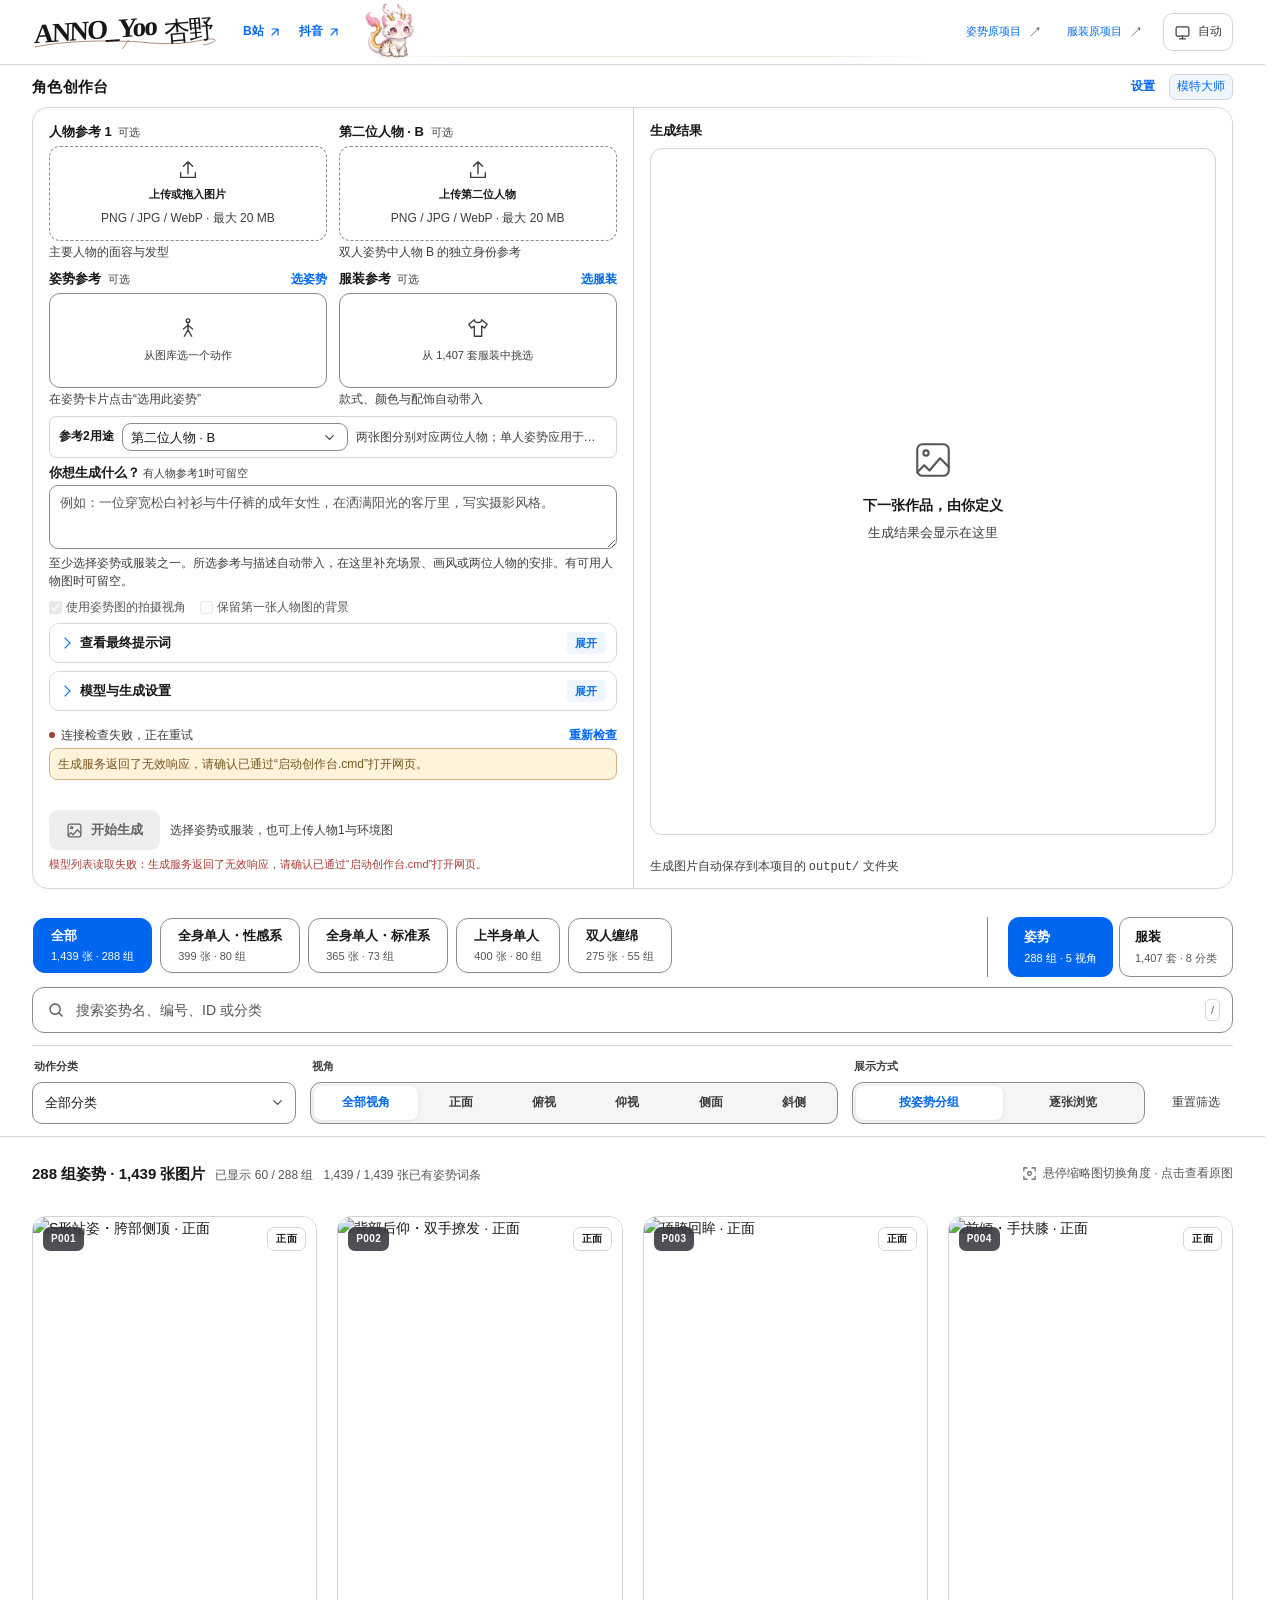
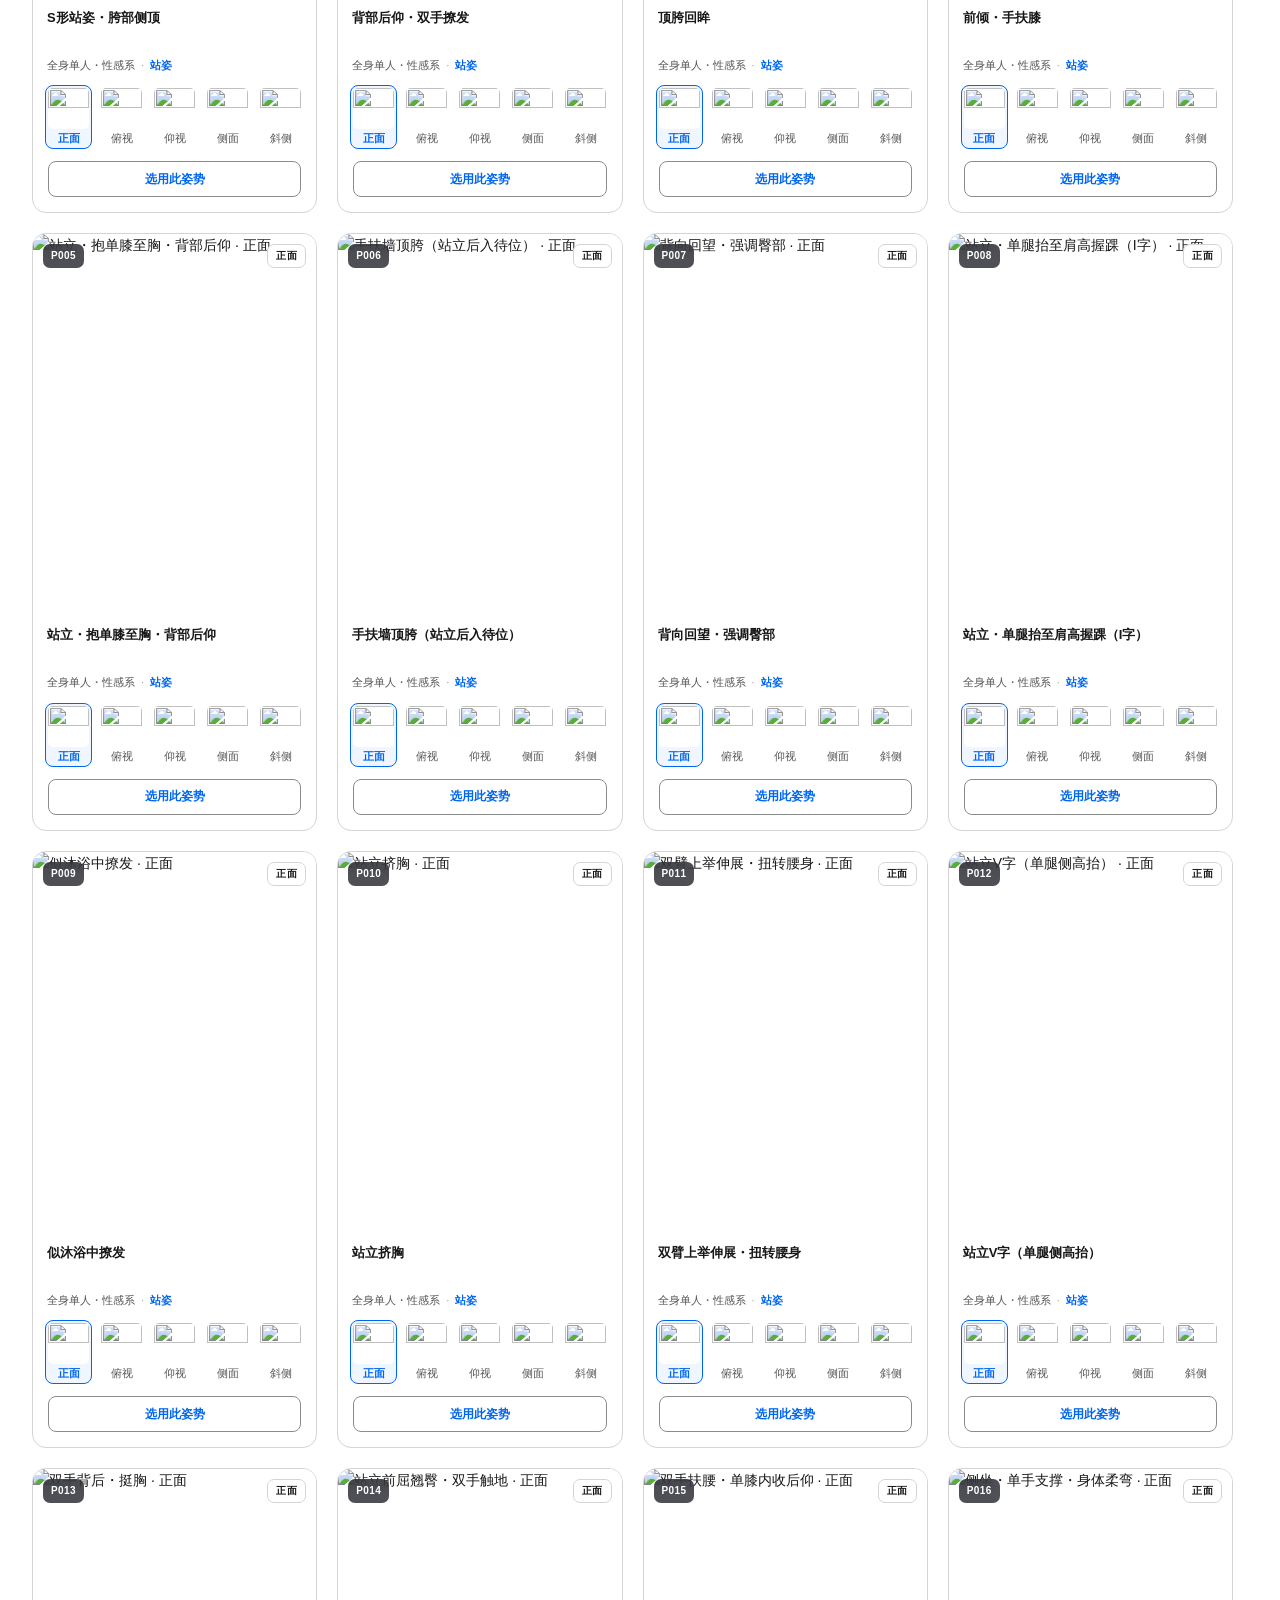
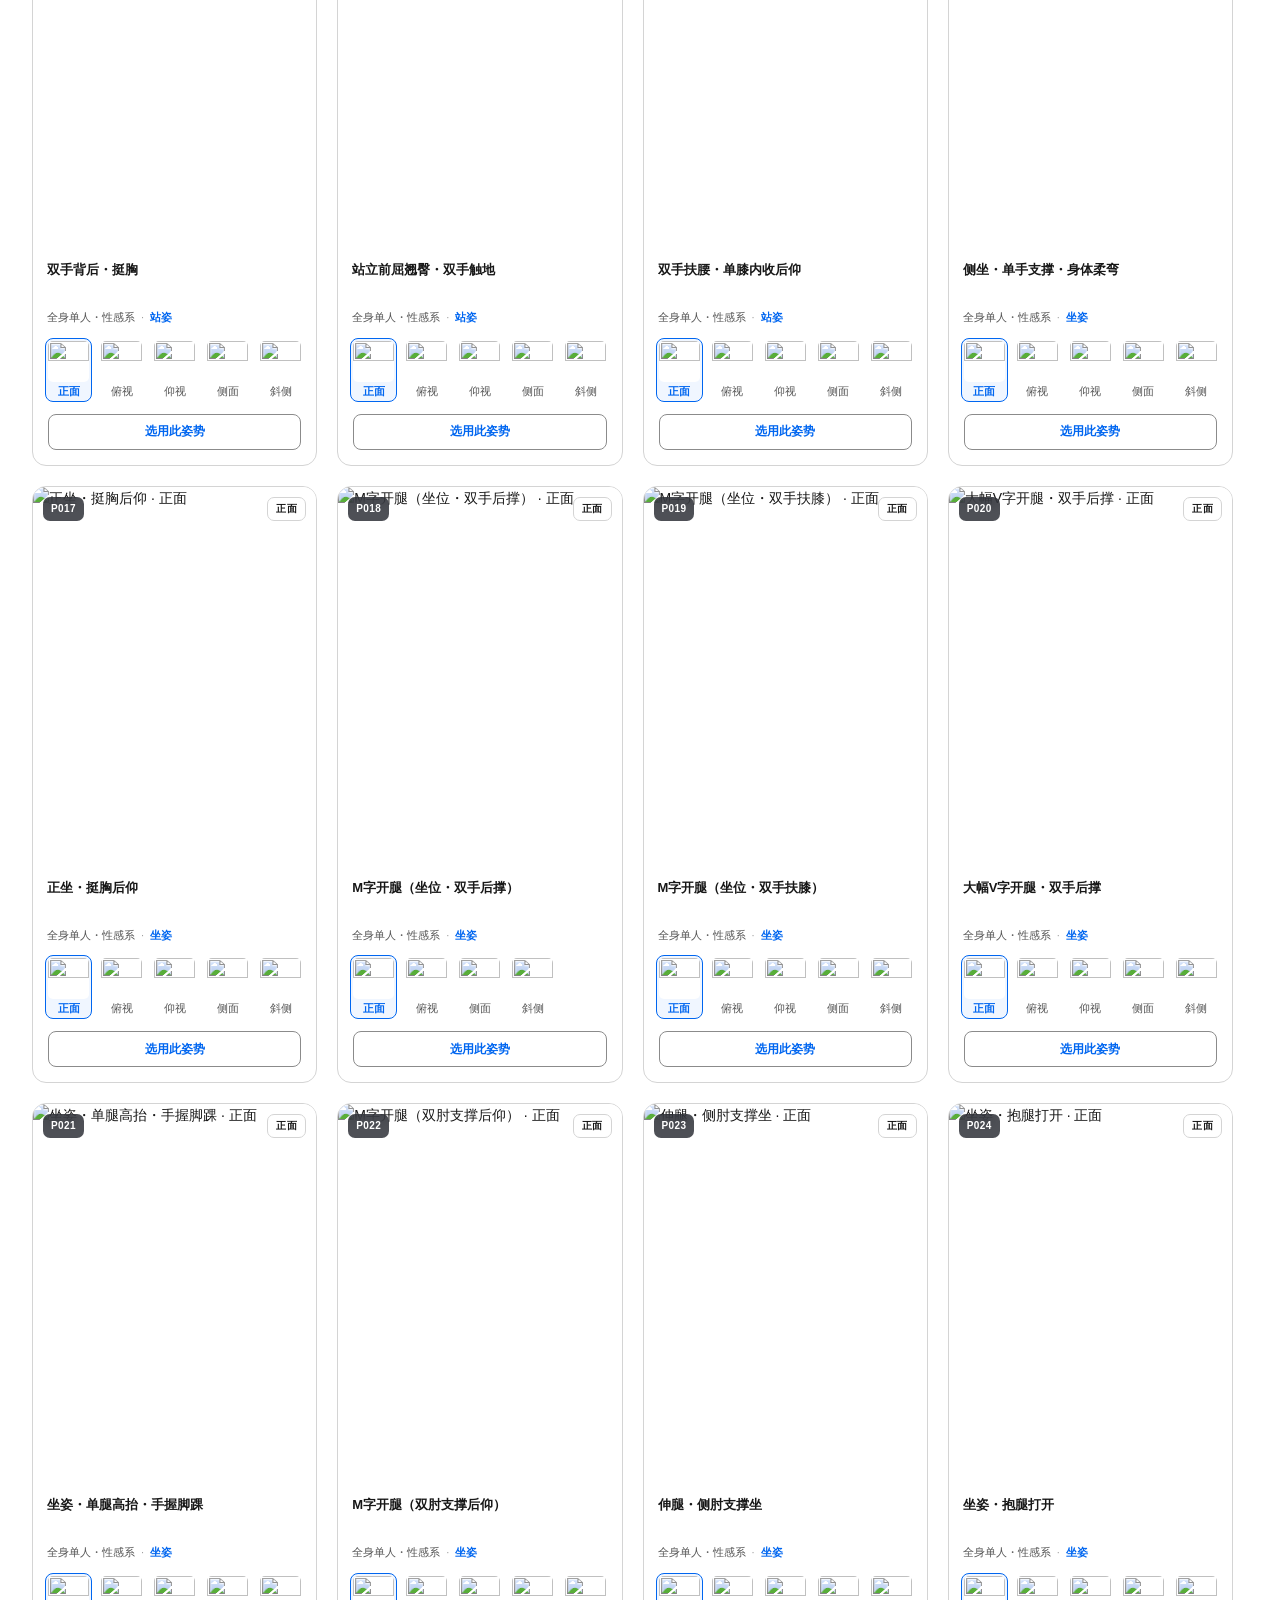
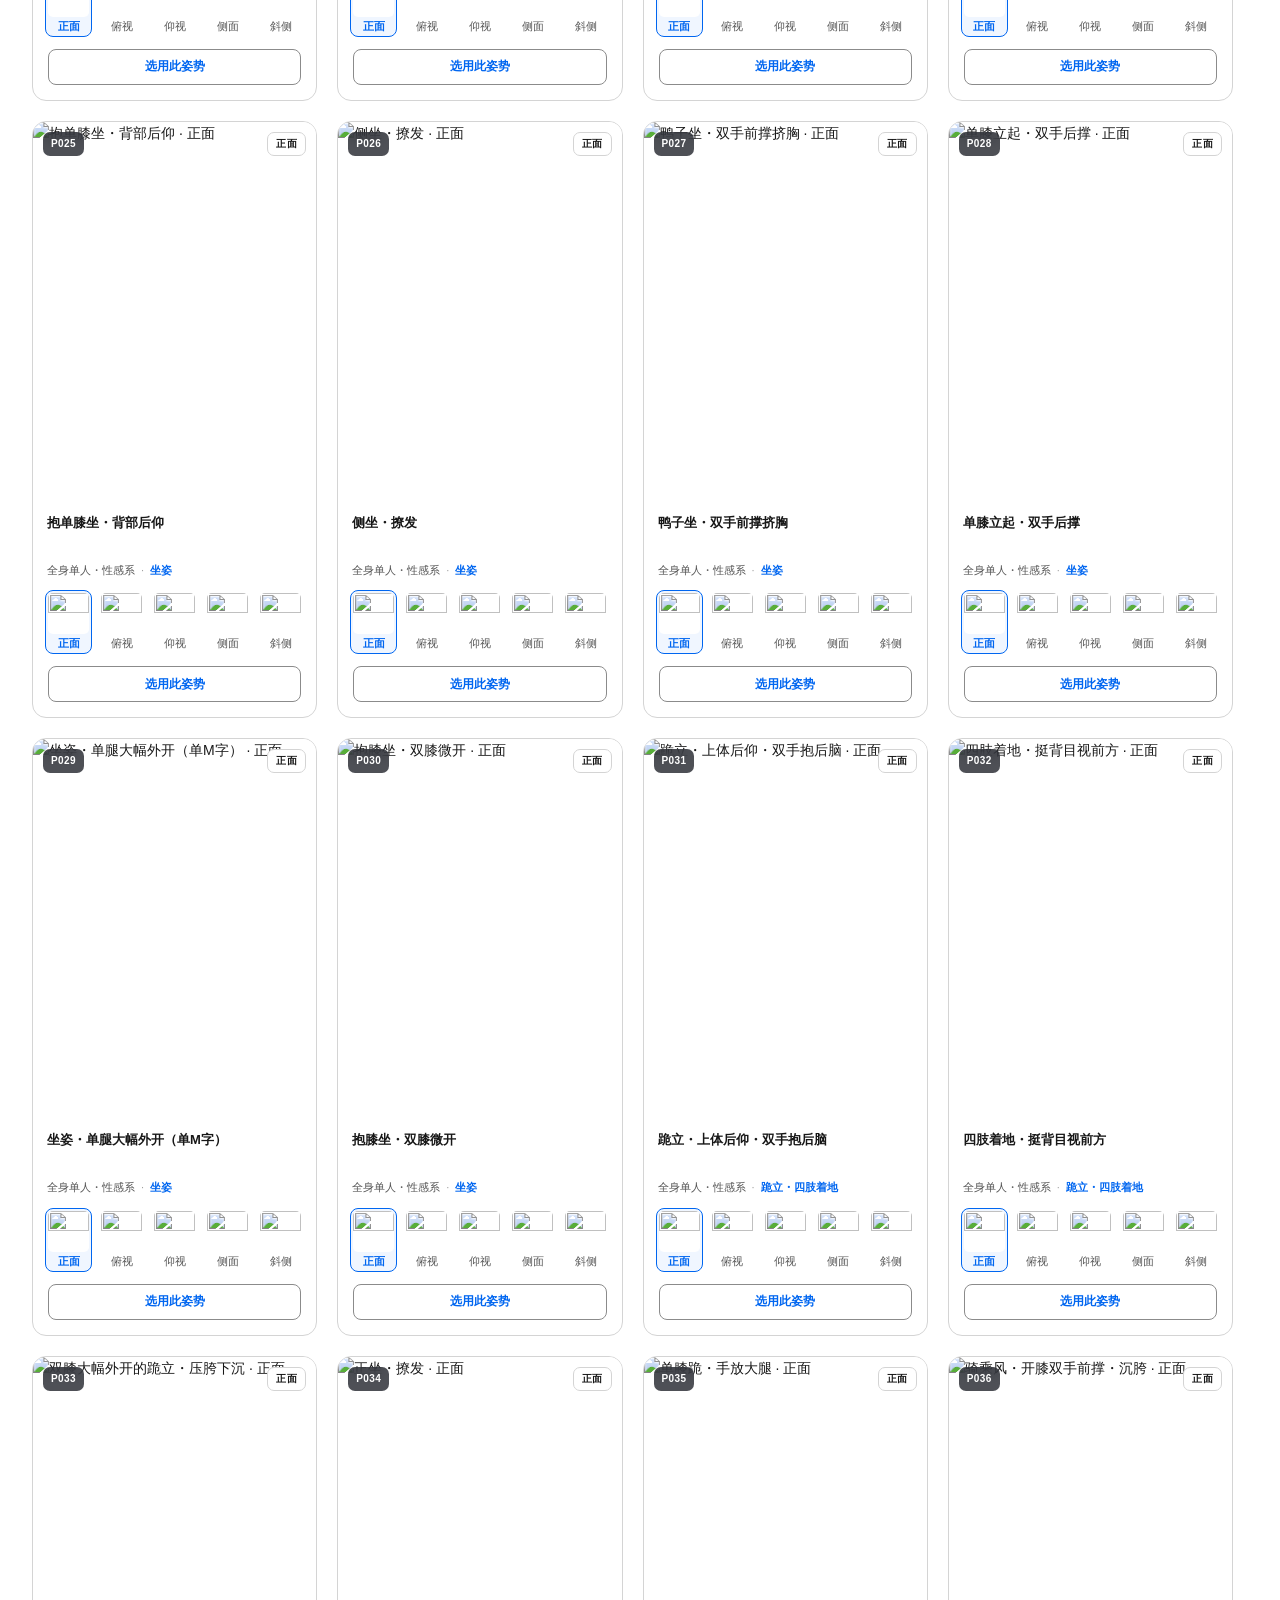
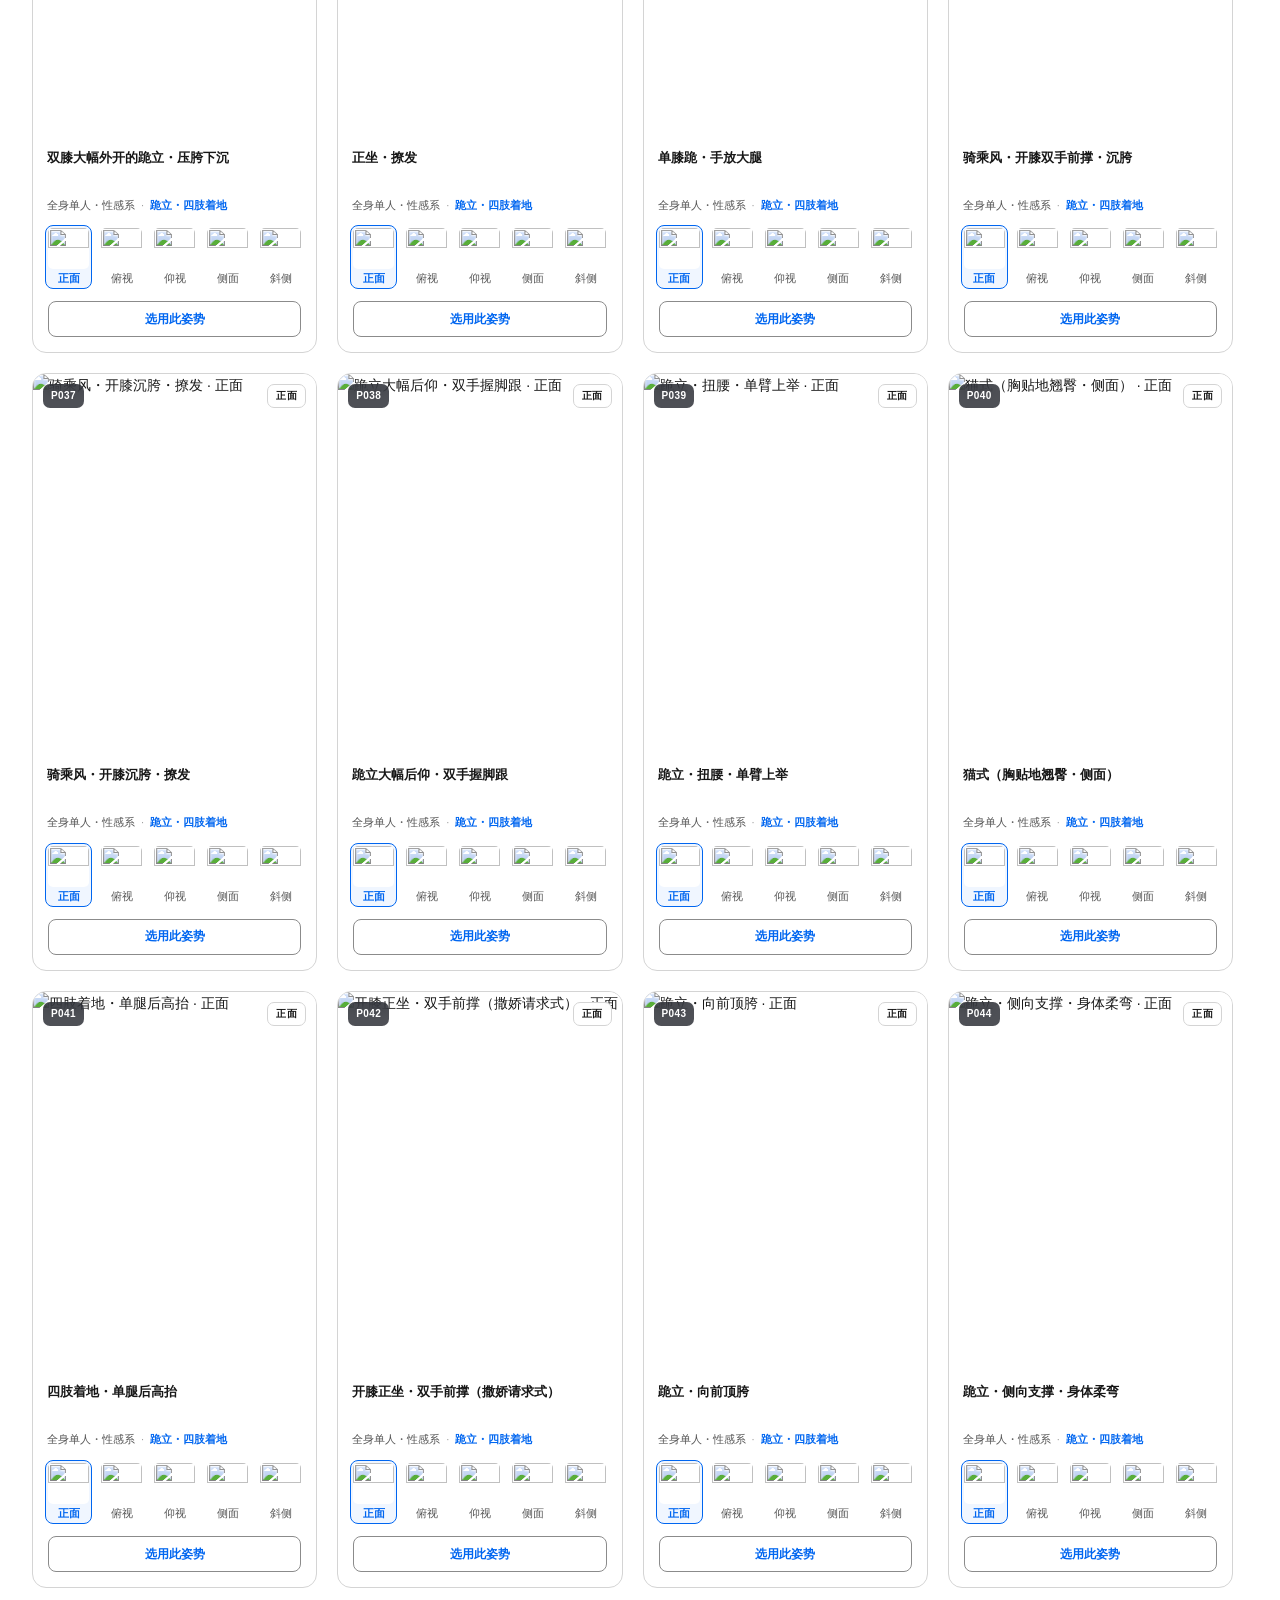
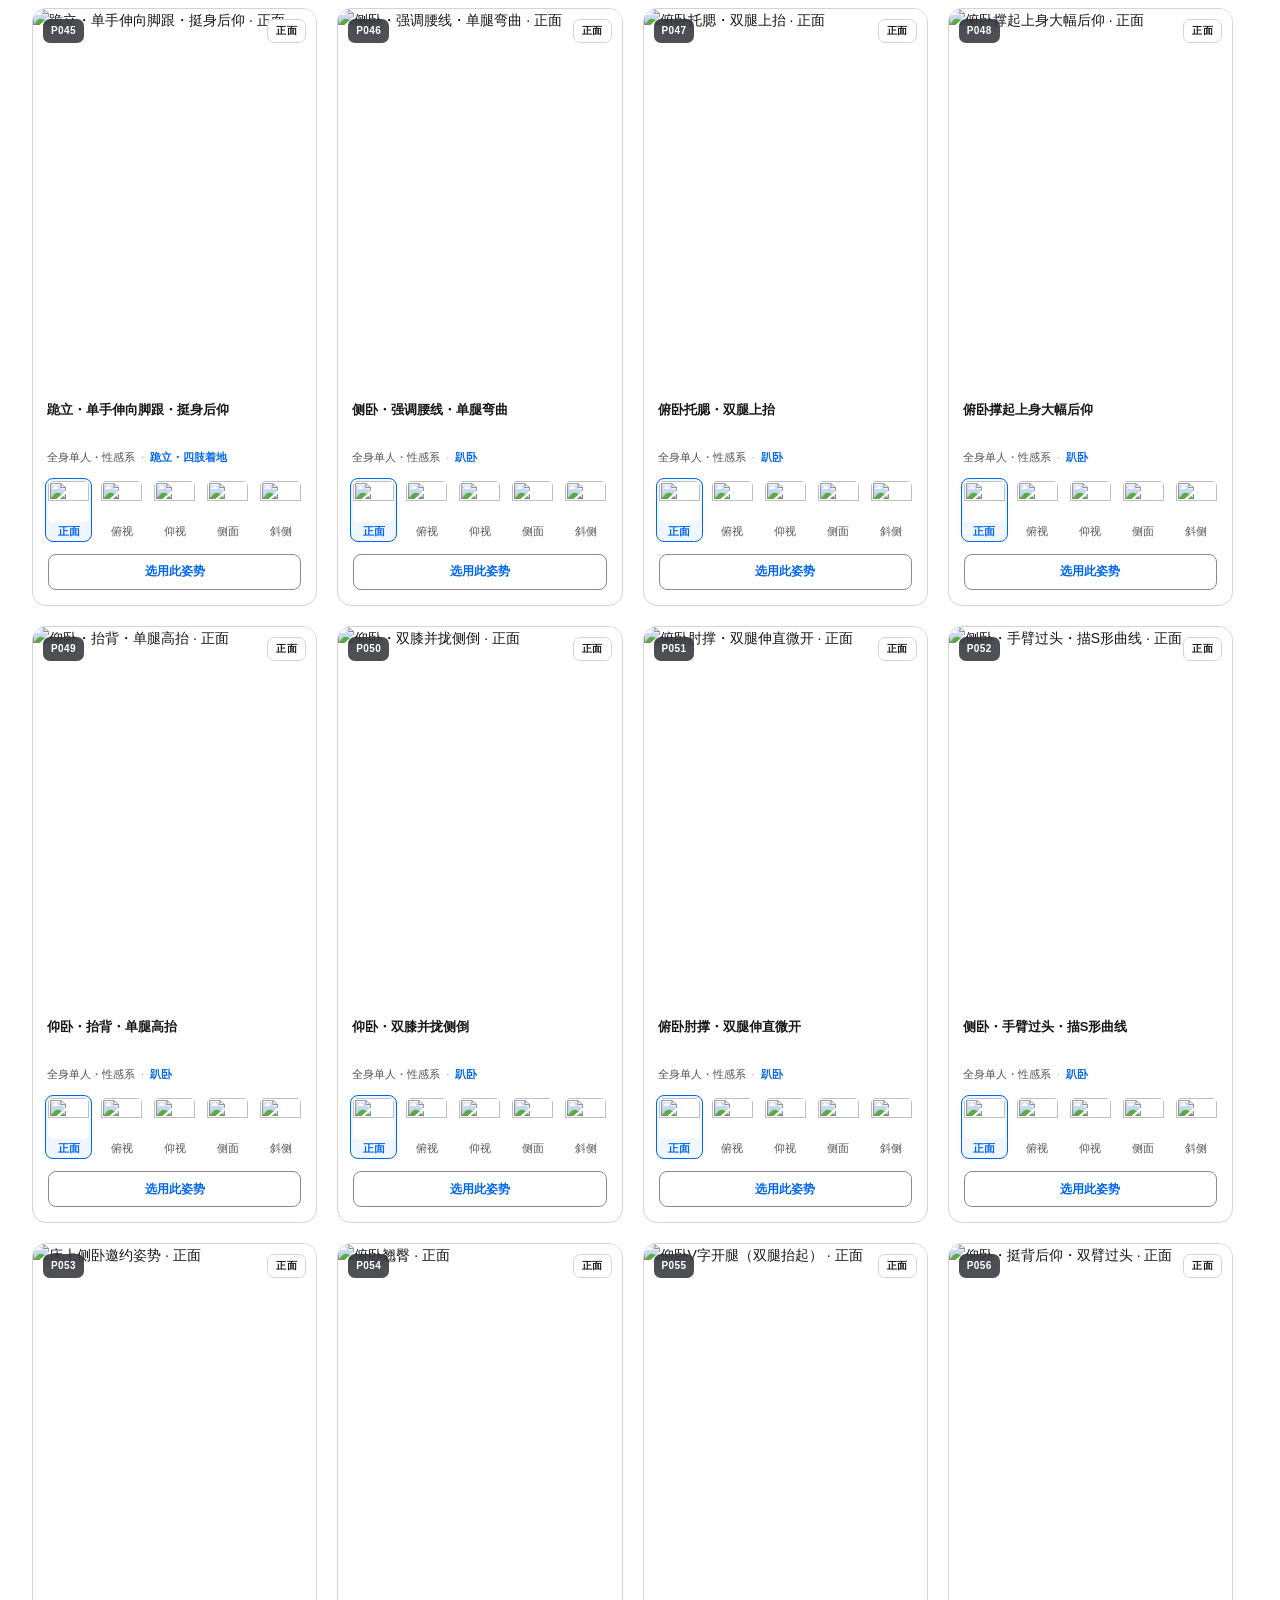
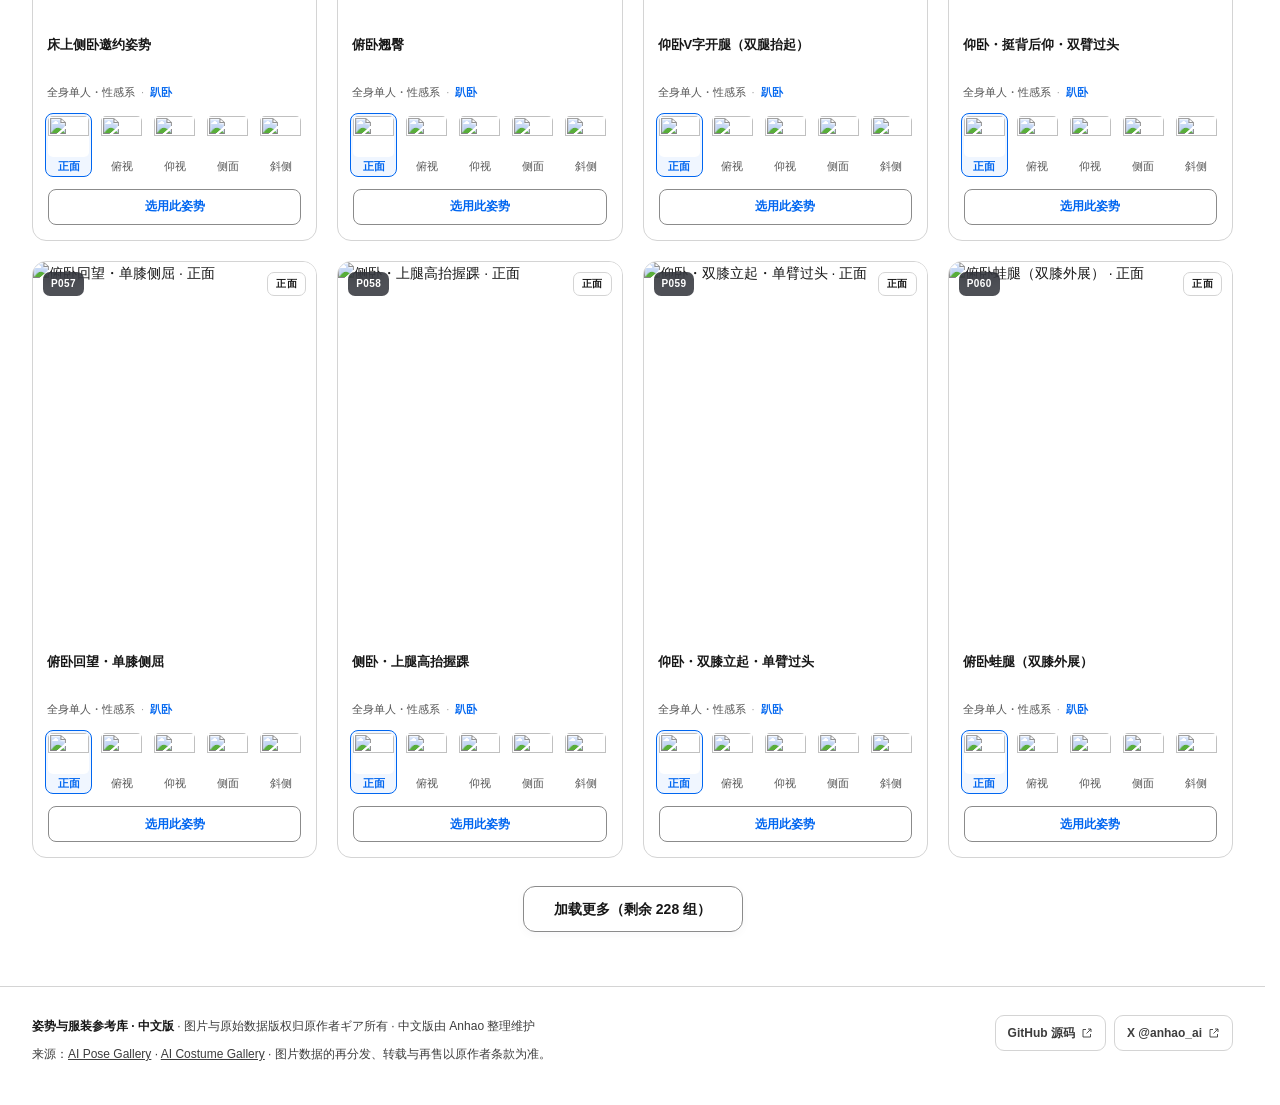
==== commit b2d33161: "Release 1.2.5: include full community model settings and generation fixes" ====
--- a/更新文件/index.html
+++ b/更新文件/index.html
@@ -1,341 +1,341 @@
-<!DOCTYPE html>
-<html lang="zh-CN">
-<head>
-<meta charset="UTF-8">
-<meta name="viewport" content="width=device-width, initial-scale=1, viewport-fit=cover">
-<meta name="color-scheme" content="light dark">
-<meta name="theme-color" content="#ffffff">
-<script src="assets/appearance.js"></script>
-<title>AI 姿势与服装参考库｜288 组姿势 · 1407 套服装</title>
-<meta name="description" content="AI 姿势参考库收录 288 组人体姿势、1439 张 900×1200 多角度参考图，覆盖全身、上半身与双人姿势。支持按体系、动作分类、正面 / 俯视 / 仰视等视角筛选，可在线对比并下载原图，适用于 AI 绘画、构图与动作参考。">
-<meta name="keywords" content="AI 姿势,姿势参考,人体姿势,绘画参考,构图参考,动作参考,POSE 图库,多角度姿势,素体线稿">
-<meta name="author" content="Anhao">
-<meta name="robots" content="index, follow, max-image-preview:large, max-snippet:-1">
-<meta name="application-name" content="POSE Atlas">
-<link rel="canonical" href="https://ai-pose-gallery.anhao.app/">
-<link rel="sitemap" type="application/xml" href="/sitemap.xml">
-<link rel="alternate" hreflang="zh-CN" href="https://ai-pose-gallery.anhao.app/">
-<meta property="og:type" content="website">
-<meta property="og:locale" content="zh_CN">
-<meta property="og:site_name" content="POSE Atlas">
-<meta property="og:title" content="AI 姿势参考库｜288 组人体姿势 · 1439 张多角度参考图">
-<meta property="og:description" content="按体系、分类、视角筛选 288 组人体姿势，多角度对比并下载 900×1200 原图，适用于 AI 绘画、构图与动作参考。">
-<meta property="og:url" content="https://ai-pose-gallery.anhao.app/">
-<meta property="og:image" content="https://ai-pose-gallery.anhao.app/og-cover.jpg">
-<meta property="og:image:type" content="image/jpeg">
-<meta property="og:image:width" content="1200">
-<meta property="og:image:height" content="630">
-<meta property="og:image:alt" content="AI 姿势参考库页面预览：多角度姿势卡片与筛选栏">
-<meta name="twitter:card" content="summary_large_image">
-<meta name="twitter:title" content="AI 姿势参考库｜288 组人体姿势 · 1439 张参考图">
-<meta name="twitter:description" content="288 组人体姿势、1439 张多角度参考图，支持筛选、对比与下载原图。">
-<meta name="twitter:image" content="https://ai-pose-gallery.anhao.app/og-cover.jpg">
-<meta name="twitter:image:alt" content="AI 姿势参考库页面预览">
-<meta name="twitter:site" content="@anhao_ai">
-<meta name="twitter:creator" content="@anhao_ai">
-<link rel="icon" href="data:image/svg+xml,%3Csvg xmlns='http://www.w3.org/2000/svg' viewBox='0 0 32 32'%3E%3Crect width='32' height='32' rx='8' fill='%23356c9e'/%3E%3Ccircle cx='16' cy='9' r='3.2' fill='white'/%3E%3Cpath d='M16 13.5c-2.5 0-4 1.6-4 3.8v3.8h2v7h4v-7h2v-3.8c0-2.2-1.5-3.8-4-3.8z' fill='white'/%3E%3C/svg%3E">
-<link rel="stylesheet" href="assets/generator.css">
-<script defer src="assets/gallery-data.js"></script>
-<script defer src="assets/costume-gallery.js"></script>
-<script defer src="assets/generator.js?v=original-scroll-20261105"></script>
-<script defer src="assets/header-mascot.js?v=original-scroll-20261105"></script>
-<script defer src="assets/local-engine.js"></script>
-<script type="application/ld+json">
-{
-  "@context": "https://schema.org",
-  "@graph": [
-    {
-      "@type": "WebSite",
-      "@id": "https://ai-pose-gallery.anhao.app/#website",
-      "url": "https://ai-pose-gallery.anhao.app/",
-      "name": "POSE Atlas",
-      "alternateName": "AI 姿势参考库",
-      "description": "288 组人体姿势、1439 张多角度 AI 绘画姿势参考图。",
-      "inLanguage": "zh-CN"
-    },
-    {
-      "@type": "ImageGallery",
-      "@id": "https://ai-pose-gallery.anhao.app/#webpage",
-      "url": "https://ai-pose-gallery.anhao.app/",
-      "name": "AI 姿势参考库 · POSE Atlas",
-      "description": "收录 288 组人体姿势、1439 张 900×1200 多角度参考图，支持分类筛选、多角度对比与原图下载。",
-      "isPartOf": { "@id": "https://ai-pose-gallery.anhao.app/#website" },
-      "inLanguage": "zh-CN",
-      "about": { "@type": "Thing", "name": "人体姿势参考" },
-      "primaryImageOfPage": {
-        "@type": "ImageObject",
-        "url": "https://ai-pose-gallery.anhao.app/og-cover.jpg",
-        "width": 1200,
-        "height": 630
-      }
-    }
-  ]
-}
-</script>
-<link rel="stylesheet" href="assets/gallery.css">
-<link rel="stylesheet" href="assets/costume-gallery.css">
-<link rel="stylesheet" href="assets/studio-layout.css?v=original-scroll-20261105">
-<link rel="stylesheet" href="assets/header-mascot.css?v=original-scroll-20261105">
-<link rel="stylesheet" href="assets/local-engine.css">
-<link rel="stylesheet" href="assets/appearance.css">
-</head>
-<body>
-<header class="site-header studio-header">
-  <div class="shell topbar">
-    <div class="creator-brand">
-    <a class="artist-signature" href="#generator" aria-label="ANNO_Yoo杏野 · 返回创作台">
-      <span class="signature-latin">ANNO_Yoo</span><span class="signature-chinese">杏野</span>
-      <svg class="signature-flourish" viewBox="0 0 280 22" fill="none" aria-hidden="true"><path d="M5 16C58 5 135 6 173 10c21 2 43 2 62-1 18-3 29-6 35-4 5 2-7 7-16 8M143 6l-9 13" stroke="currentColor" stroke-width="1.25" stroke-linecap="round"/></svg>
-    </a>
-    <nav class="creator-links" aria-label="作者主页">
-      <a href="https://space.bilibili.com/13412148?spm_id_from=333.337.search-card.all.click" target="_blank" rel="noopener noreferrer" aria-label="打开作者 B站主页（新窗口）">B站<svg width="12" height="12" viewBox="0 0 16 16" fill="none" stroke="currentColor" stroke-width="1.5" stroke-linecap="round" stroke-linejoin="round" aria-hidden="true"><path d="M4 12 12 4M4 4h8v8"/></svg></a>
-      <a href="https://www.douyin.com/user/MS4wLjABAAAA2OkzUY8ng2DVJsc6pzKdsvy2q_vf_jz0MXSXTYiDMWg?from_tab_name=main" target="_blank" rel="noopener noreferrer" aria-label="打开作者抖音主页（新窗口）">抖音<svg width="12" height="12" viewBox="0 0 16 16" fill="none" stroke="currentColor" stroke-width="1.5" stroke-linecap="round" stroke-linejoin="round" aria-hidden="true"><path d="M4 12 12 4M4 4h8v8"/></svg></a>
-    </nav>
-    </div>
-    <h1 class="sr-only">ANNO_Yoo杏野 · 姿势与服装创作台</h1>
-    <div class="yoyo-playground" id="yoyoPlayground" aria-label="优优的小小散步道">
-      <span class="yoyo-ground" aria-hidden="true"></span>
-      <span class="yoyo-sleep-marks" aria-hidden="true"><i></i><i></i><i></i></span>
-      <button class="yoyo-mascot" id="yoyoMascot" type="button" aria-label="优优，点击让它休息" aria-pressed="false" title="优优 · 点一下让它休息">
-        <span class="yoyo-shadow" aria-hidden="true"></span>
-        <span class="yoyo-sprite" aria-hidden="true"></span>
-      </button>
-    </div>
-    <div class="header-tools">
-    <nav class="source-links" aria-label="原项目地址">
-      <a href="https://ai-pose-gallery.pages.dev/" target="_blank" rel="noopener noreferrer">姿势原项目<span aria-hidden="true">↗</span></a>
-      <a href="https://ai-costume-gallery.pages.dev/" target="_blank" rel="noopener noreferrer">服装原项目<span aria-hidden="true">↗</span></a>
-    </nav>
-    <div class="appearance-controls" id="appearanceControls"></div>
-    </div>
-  </div>
-</header>
-
-<section class="shell generator" id="generator" aria-labelledby="generatorTitle">
-  <div class="gen-heading">
-    <div><h2 id="generatorTitle" tabindex="-1">角色创作台</h2></div>
-    <div class="gen-heading-actions"><button class="gen-text-button" id="openLocalEngine" type="button">本地引擎与模型</button><span class="gen-model">Qwen-Image 2.1</span></div>
-  </div>
-  <div class="gen-workspace">
-    <form class="gen-form" id="generationForm">
-      <div class="gen-sources">
-        <div class="gen-source gen-source-person">
-          <div class="gen-label-row"><label class="gen-label" for="referenceFile">人物参考 1 <span class="gen-optional">可选</span></label><button class="gen-text-button" id="removeReference" type="button" hidden>移除</button></div>
-          <label class="gen-upload" id="referenceDrop" for="referenceFile"><input id="referenceFile" type="file" accept="image/png,image/jpeg,image/webp"><img id="referencePreview" alt="上传的人物参考图" hidden><span id="referencePlaceholder"><svg width="26" height="26" viewBox="0 0 24 24" fill="none" stroke="currentColor" stroke-width="1.5" stroke-linecap="round" stroke-linejoin="round"><path d="M12 16V3m-5 5 5-5 5 5M4 15v5h16v-5"/></svg><strong>上传或拖入图片</strong><small>PNG / JPG / WebP · 最大 20 MB</small></span></label>
-          <p class="gen-source-caption" id="referenceName">主要人物的面容与发型</p>
-        </div>
-        <div class="gen-source gen-source-secondary">
-          <div class="gen-label-row"><label class="gen-label" for="referenceFile2"><span id="referenceRoleLabel2">第二位人物 · B</span> <span class="gen-optional">可选</span></label><button class="gen-text-button" id="removeReference2" type="button" hidden>移除</button></div>
-          <label class="gen-upload" id="referenceDrop2" for="referenceFile2"><input id="referenceFile2" type="file" accept="image/png,image/jpeg,image/webp"><img id="referencePreview2" alt="第二张参考图" hidden><span id="referencePlaceholder2"><svg width="26" height="26" viewBox="0 0 24 24" fill="none" stroke="currentColor" stroke-width="1.5" stroke-linecap="round"><path d="M12 16V3m-5 5 5-5 5 5M4 15v5h16v-5"/></svg><strong id="referenceUploadTitle2">上传第二位人物</strong><small>PNG / JPG / WebP · 最大 20 MB</small></span></label>
-          <p class="gen-source-caption" id="referenceName2">双人姿势中人物 B 的独立身份参考</p>
-        </div>
-        <div class="gen-source gen-source-pose">
-          <div class="gen-label-row"><span class="gen-label">姿势参考 <span class="gen-optional">可选</span></span><span class="gen-source-tools"><button class="gen-text-button" id="removePose" type="button" hidden>移除</button><a class="gen-text-link" href="#galleryFilters" data-open-library="poses">选姿势</a></span></div>
-          <div class="gen-pose-preview" id="selectedPosePreview"><img id="selectedPoseImage" alt="" hidden><div class="gen-pose-empty" id="selectedPoseEmpty"><svg width="28" height="28" viewBox="0 0 24 24" fill="none" stroke="currentColor" stroke-width="1.5" stroke-linecap="round"><circle cx="12" cy="4" r="2"/><path d="M12 7v7m0-5-5 4m5-4 5 4m-5 1-4 7m4-7 4 7"/></svg><span>从图库选一个动作</span></div></div>
-          <p class="gen-source-caption" id="selectedPoseName">在姿势卡片点击“选用此姿势”</p>
-        </div>
-        <div class="gen-source gen-source-costume">
-          <div class="gen-label-row"><span class="gen-label">服装参考 <span class="gen-optional">可选</span></span><span class="gen-source-tools"><button class="gen-text-button" id="removeCostume" type="button" hidden>移除</button><button class="gen-text-button" id="chooseCostume" type="button">选服装</button></span></div>
-          <button class="gen-pose-preview gen-costume-preview" id="selectedCostumePreview" type="button" aria-label="打开服装库选择服装"><img id="selectedCostumeImage" alt="" hidden><span class="gen-pose-empty" id="selectedCostumeEmpty"><svg width="28" height="28" viewBox="0 0 24 24" fill="none" stroke="currentColor" stroke-width="1.5" stroke-linejoin="round"><path d="m8 3-6 5 3 4 3-2v11h8V10l3 2 3-4-6-5c0 4-8 4-8 0Z"/></svg><span>从 1,407 套服装中挑选</span></span></button>
-          <p class="gen-source-caption" id="selectedCostumeName">款式、颜色与配饰自动带入</p>
-          <a class="gen-text-link" id="selectedCostumeOriginal" target="_blank" rel="noopener noreferrer" hidden>查看服装原图</a>
-        </div>
-      </div>
-      <div class="gen-reference-mode" id="referenceModeField"><label class="gen-label" for="referenceMode">参考2用途</label><select id="referenceMode"><option value="two-characters">第二位人物 · B</option><option value="scene">环境场景</option><option value="same-character">同一人物补充</option></select><p class="gen-field-hint" id="referenceModeHint">双人姿势分别绑定两位身份，未选服装时各自沿用人物图穿着。</p></div>
-      <details class="gen-selected-description" id="selectedPoseDescription" hidden><summary id="selectedPoseDescriptionTitle">姿势描述<span>已自动带入</span></summary>
-        <div class="pose-description-heading"><h3>动作与视角</h3><button class="gen-text-button" id="copySelectedPoseDescription" type="button">复制描述</button></div>
-        <p class="pose-description-text" id="selectedPoseDescriptionText"></p>
-        <p class="pose-description-view" id="selectedPoseDescriptionView" hidden></p>
-        <p class="gen-auto-hint" id="selectedPoseAutoHint" role="status" aria-live="polite"></p>
-      </details>
-      <label class="gen-label" for="generationPrompt">你想生成什么？<span class="gen-optional">有人物参考1时可留空</span></label>
-      <textarea id="generationPrompt" rows="3" maxlength="4000" placeholder="例如：一位穿宽松白衬衫与牛仔裤的成年女性，在洒满阳光的客厅里，写实摄影风格。" aria-describedby="promptHint"></textarea>
-      <p class="gen-field-hint" id="promptHint">至少选择姿势或服装之一。所选参考与描述自动带入，在这里补充场景、画风或两位人物的安排。有人物图时可留空。</p>
-      <div class="gen-options"><label><input id="copyCamera" type="checkbox" checked disabled>使用姿势图的拍摄视角</label><label id="keepBackgroundLabel"><input id="keepBackground" type="checkbox" disabled>保留第一张人物图的背景</label></div>
-      <details class="gen-prompt-preview" id="promptPreviewPanel"><summary>查看最终提示词</summary>
-        <div class="gen-prompt-toolbar"><button class="gen-text-button" id="previewPrompt" type="button">预览当前设置</button><button class="gen-text-button" id="copyFinalPrompt" type="button" disabled>复制提示词</button><button class="gen-text-button" id="copyPromptRecord" type="button" disabled>复制 JSON</button></div>
-        <p class="gen-field-hint" id="promptPreviewStatus" role="status" aria-live="polite">选择参考和画面要求后预览，无需生成图片。</p>
-        <pre id="promptPreviewText" hidden></pre>
-      </details>
-      <details class="gen-advanced"><summary>生成设置</summary><div class="gen-settings-grid"><div><label class="gen-label" for="generationSize">画面尺寸</label><select id="generationSize"><option value="768x1024">竖图 · 768 × 1024</option><option value="1024x768">横图 · 1024 × 768</option><option value="1024x1024">方图 · 1024 × 1024</option><option value="512x672">小图预览 · 512 × 672</option></select></div><div><label class="gen-label" for="generationSteps">采样步数</label><input id="generationSteps" type="number" min="20" max="50" step="1" value="30"></div><div><label class="gen-label" for="generationSeed">随机种子</label><input id="generationSeed" type="number" min="-1" max="4294967295" step="1" value="-1"><small>-1 为每次随机</small></div></div>
-        <details class="gen-lora" id="loraSettings"><summary>LoRA <span id="loraSummary">默认不使用</span></summary><div class="gen-lora-toolbar"><label for="loraCount">接入数量<select id="loraCount"><option value="0">0 · 不使用</option><option value="1">1 个</option><option value="2">2 个</option><option value="3">3 个</option><option value="4">4 个</option><option value="5">5 个</option><option value="6">6 个</option><option value="7">7 个</option><option value="8">8 个</option></select></label><button class="gen-text-button" id="refreshLoras" type="button">刷新列表</button></div><p class="gen-field-hint" id="loraMessage" role="status" aria-live="polite">展开后读取本机 LoRA 列表。</p><div class="gen-lora-rows" id="loraRows"></div><p class="gen-field-hint">选择与 Qwen-Image 2.1 兼容的 LoRA，触发词可写在画面描述中。按列表顺序叠加，权重 0 不生效。</p></details>
-      </details>
-      <div class="gen-connection" id="generationConnection" role="status"><span class="gen-connection-dot" aria-hidden="true"></span><span id="connectionMessage">正在连接本机生成服务…</span><button class="gen-text-button" id="recheckConnection" type="button">重新检查</button></div>
-      <p class="gen-start-help" id="generationStartHelp" hidden>请双击项目目录中的“启动创作台.cmd”，再点击重新检查。</p>
-      <div class="gen-submit-row"><button class="gen-primary" id="generateButton" type="submit" disabled><svg width="17" height="17" viewBox="0 0 24 24" fill="none" stroke="currentColor" stroke-width="1.8" stroke-linecap="round" stroke-linejoin="round"><rect x="3" y="3" width="18" height="18" rx="3"/><circle cx="8" cy="8" r="1.5"/><path d="m21 16-5-5-6 7-3-3-4 4"/></svg><span>开始生成</span></button><span id="generationSubmitHint">选择姿势或服装，开始创作</span></div>
-      <p class="gen-form-error" id="generationFormError" role="alert" hidden></p>
-    </form>
-    <div class="gen-output" aria-labelledby="generationOutputTitle">
-      <div class="gen-output-heading"><h3 id="generationOutputTitle">生成结果</h3><span id="generationResultMeta"></span></div>
-      <div class="gen-result-stage" id="generationStage"><div class="gen-result-empty" id="generationResultEmpty"><svg width="42" height="42" viewBox="0 0 24 24" fill="none" stroke="currentColor" stroke-width="1.2" stroke-linecap="round" stroke-linejoin="round"><rect x="3" y="3" width="18" height="18" rx="3"/><circle cx="8" cy="8" r="1.5"/><path d="m21 16-5-5-6 7-3-3-4 4"/></svg><strong>下一张作品，由你定义</strong><span>生成结果会显示在这里</span></div><img id="generationResultImage" alt="生成的图片" hidden><div class="gen-job-overlay" id="generationJobOverlay" hidden><span class="gen-working" aria-hidden="true"></span><strong id="generationJobTitle">正在生成</strong><p id="generationJobDetail">任务已提交，请稍候。</p><progress id="generationProgress" aria-label="生成进度"></progress></div></div>
-      <div class="gen-result-actions" id="generationResultActions" hidden><a class="gen-secondary" id="downloadGenerated" download>下载图片</a><a class="gen-text-link" id="openGenerated" target="_blank" rel="noopener noreferrer">查看原图</a><button class="gen-text-button" id="reuseGenerated" type="button">用作人物参考</button></div>
-      <div class="gen-job-status" id="generationJobStatus" role="status" aria-live="polite"></div>
-      <p class="gen-save-hint">生成图片自动保存到本项目的 <code>output/</code> 文件夹</p>
-    </div>
-  </div>
-</section>
-
-<section class="controls" id="galleryFilters" aria-label="图库筛选">
-  <div class="shell controls-inner">
-    <div class="library-nav">
-      <div class="line-tabs" id="lineTabs" role="tablist" aria-label="姿势体系分类"></div>
-      <div class="line-tabs" id="costumeTabs" role="group" aria-label="服装分类" hidden></div>
-      <div class="library-switch" role="tablist" aria-label="切换参考图库"><button class="library-tab" id="libraryPoses" type="button" role="tab" aria-selected="true" aria-controls="poseGalleryPanel" data-library="poses"><span>姿势</span><small>288 组 · 5 视角</small></button><button class="library-tab" id="libraryCostumes" type="button" role="tab" aria-selected="false" aria-controls="costumeGalleryPanel" data-library="costumes" tabindex="-1"><span>服装</span><small>1,407 套 · 8 分类</small></button></div>
-    </div>
-    <div id="poseFilterControls">
-    <div class="search-row">
-      <label class="search-box">
-        <svg width="18" height="18" viewBox="0 0 24 24" fill="none" stroke="currentColor" stroke-width="1.8" stroke-linecap="round"><circle cx="10.8" cy="10.8" r="6.8"/><path d="m20 20-4.2-4.2"/></svg>
-        <input id="searchInput" type="search" placeholder="搜索姿势名、编号、ID 或分类" autocomplete="off" aria-label="搜索姿势">
-        <button class="search-clear" id="searchClear" type="button" aria-label="清空搜索" hidden><svg width="13" height="13" viewBox="0 0 24 24" fill="none" stroke="currentColor" stroke-width="2" stroke-linecap="round"><path d="m6 6 12 12M18 6 6 18"/></svg></button>
-        <span class="search-key" aria-hidden="true">/</span>
-      </label>
-      <button class="filter-toggle" id="filterToggle" type="button" aria-expanded="false" aria-controls="filterPanel"><svg width="17" height="17" viewBox="0 0 24 24" fill="none" stroke="currentColor" stroke-width="1.8" stroke-linecap="round"><path d="M4 6h16M7 12h10m-7 6h4"/></svg>筛选<span class="filter-badge" id="filterBadge"></span></button>
-    </div>
-    <div class="filter-panel" id="filterPanel">
-      <div class="filter-field">
-        <label class="filter-label" for="categorySelect">动作分类</label>
-        <div class="select-wrap"><select id="categorySelect"><option value="">全部分类</option></select></div>
-      </div>
-      <div class="filter-field">
-        <span class="filter-label">视角</span>
-        <div class="segmented" id="angleFilter" role="group" aria-label="按视角筛选"></div>
-      </div>
-      <div class="filter-field view-field">
-        <span class="filter-label">展示方式</span>
-        <div class="segmented" id="viewFilter" role="group" aria-label="切换展示方式">
-          <button type="button" data-view="pose" aria-pressed="true">按姿势分组</button>
-          <button type="button" data-view="single" aria-pressed="false">逐张浏览</button>
-        </div>
-      </div>
-      <button class="reset-btn" id="resetFilters" type="button">重置筛选</button>
-    </div>
-    </div>
-    <div id="costumeFilterControls" hidden>
-      <div class="search-row"><label class="search-box"><svg width="18" height="18" viewBox="0 0 24 24" fill="none" stroke="currentColor" stroke-width="1.8" stroke-linecap="round"><circle cx="10.8" cy="10.8" r="6.8"/><path d="m20 20-4.2-4.2"/></svg><input id="costumeSearch" type="search" placeholder="搜索服装、颜色、材质、英文关键词或 ID" autocomplete="off" aria-label="搜索服装"><button class="search-clear" id="costumeSearchClear" type="button" aria-label="清空服装搜索" hidden>×</button><span class="search-key" aria-hidden="true">/</span></label><button class="filter-toggle" id="costumeFilterToggle" type="button" aria-expanded="false" aria-controls="costumeFilterPanel">筛选<span class="filter-badge" id="costumeFilterBadge"></span></button></div>
-      <div class="filter-panel costume-filter-panel" id="costumeFilterPanel"><div class="filter-field"><label class="filter-label" for="costumeCategory">服装分类</label><div class="select-wrap"><select id="costumeCategory"><option value="">全部分类</option></select></div></div><div class="filter-field view-field"><span class="filter-label">展示方式</span><div class="segmented" id="costumeViewFilter" role="group" aria-label="服装卡片展示方式"><button type="button" data-view="detail" aria-pressed="true">详细卡片</button><button type="button" data-view="compact" aria-pressed="false">简洁卡片</button></div></div><div class="costume-reference-note">款式、颜色、材质与配饰，一套完整参考</div><button class="reset-btn" id="costumeReset" type="button">重置筛选</button></div>
-    </div>
-  </div>
-</section>
-
-<main class="shell">
-  <section id="poseGalleryPanel" role="tabpanel" aria-labelledby="libraryPoses">
-  <h2 class="sr-only">姿势图库列表</h2>
-  <div class="result-head">
-    <div class="result-summary"><strong id="resultCount">正在加载图库…</strong><span id="visibleCount"></span><span id="descriptionCoverage"></span></div>
-    <div class="result-hint"><svg width="15" height="15" viewBox="0 0 24 24" fill="none" stroke="currentColor" stroke-width="1.7" stroke-linecap="round"><path d="M8 3H3v5m13-5h5v5M8 21H3v-5m13 5h5v-5"/><circle cx="12" cy="12" r="3"/></svg>悬停缩略图切换角度 · 点击查看原图</div>
-  </div>
-  <div class="active-filters" id="activeFilters" aria-label="当前筛选条件"></div>
-  <div class="grid" id="grid" aria-live="polite">
-    <div class="pose-card skeleton"><div class="card-image"></div><div class="skeleton-line"></div><div class="skeleton-line short"></div></div>
-    <div class="pose-card skeleton"><div class="card-image"></div><div class="skeleton-line"></div><div class="skeleton-line short"></div></div>
-    <div class="pose-card skeleton"><div class="card-image"></div><div class="skeleton-line"></div><div class="skeleton-line short"></div></div>
-    <div class="pose-card skeleton"><div class="card-image"></div><div class="skeleton-line"></div><div class="skeleton-line short"></div></div>
-  </div>
-  <button class="load-more" id="loadMore" type="button" hidden>加载更多</button>
-  </section>
-  <section id="costumeGalleryPanel" role="tabpanel" aria-labelledby="libraryCostumes" hidden>
-    <h2 class="sr-only">服装图库列表</h2><div class="result-head"><div class="result-summary"><strong id="costumeCount">正在加载服装库…</strong><span id="costumeVisibleCount"></span></div><div class="result-hint">点击查看大图 · 可下载或选作生图参考</div></div>
-    <div class="active-filters" id="costumeActiveFilters" aria-label="服装筛选条件"></div>
-    <div class="grid wardrobe-grid" id="costumeGrid" aria-live="polite" aria-busy="true"></div>
-    <button class="load-more" id="costumeMore" type="button" hidden>加载更多服装</button>
-    <p class="costume-library-credit">服装图来自 <a href="https://ai-costume-gallery.pages.dev/" target="_blank" rel="noopener noreferrer">AI Costume Gallery</a> · ギア（@giaaibusi）。图片与原始数据版权归原作者所有，使用前请阅读原站说明。</p>
-  </section>
-</main>
-
-<footer class="site-footer">
-  <div class="shell footer-inner">
-    <div class="footer-copy">
-      <p><strong>姿势与服装参考库 · 中文版</strong> · 图片与原始数据版权归原作者ギア所有 · 中文版由 Anhao 整理维护</p>
-      <p>来源：<a href="https://ai-pose-gallery.pages.dev/" target="_blank" rel="noopener noreferrer">AI Pose Gallery</a> · <a href="https://ai-costume-gallery.pages.dev/" target="_blank" rel="noopener noreferrer">AI Costume Gallery</a> · 图片数据的再分发、转载与再售以原作者条款为准。</p>
-    </div>
-    <div class="footer-links">
-      <a href="https://github.com/anhao/ai-pose-gallery-zh" target="_blank" rel="noopener noreferrer">GitHub 源码<svg width="12" height="12" viewBox="0 0 24 24" fill="none" stroke="currentColor" stroke-width="1.8"><path d="M14 4h6v6m0-6-9 9M19 14v6H4V5h6"/></svg></a>
-      <a href="https://x.com/anhao_ai" target="_blank" rel="noopener noreferrer">X @anhao_ai<svg width="12" height="12" viewBox="0 0 24 24" fill="none" stroke="currentColor" stroke-width="1.8"><path d="M14 4h6v6m0-6-9 9M19 14v6H4V5h6"/></svg></a>
-    </div>
-  </div>
-</footer>
-
-<dialog class="engine-dialog" id="localEngineDialog" aria-labelledby="localEngineTitle">
-  <div class="engine-dialog-heading"><div><h2 id="localEngineTitle">本地环境与模型</h2><p id="localEngineSubtitle">准备好下面两项，就可以在本机生成图片。</p></div><button class="engine-close" id="closeLocalEngine" type="button" aria-label="关闭设置"><svg width="18" height="18" viewBox="0 0 24 24" fill="none" stroke="currentColor" stroke-width="1.8" stroke-linecap="round"><path d="m6 6 12 12M18 6 6 18"/></svg></button></div>
-  <div id="enginePreparation">
-    <section class="engine-prep-step" aria-labelledby="engineRuntimeTitle">
-      <div class="engine-step-heading"><span class="engine-step-number" aria-hidden="true">01</span><h3 id="engineRuntimeTitle">下载环境配置包</h3><span class="engine-step-state" id="engineRuntimeState" role="status">正在检测</span></div>
-      <p class="engine-step-description" id="engineRuntimeHint">包含 Python 和 ComfyUI，只需准备一次。</p>
-      <div class="engine-step-actions"><button class="engine-action engine-action-primary" id="engineDownloadRuntime" type="button" disabled>自动下载</button><a class="engine-action" id="engineRuntimeManual" target="_blank" rel="noopener noreferrer" aria-disabled="true">手动下载 ↗</a><button class="engine-check" id="engineDetectRuntime" type="button">检测环境</button></div>
-      <details class="engine-options"><summary>环境放在哪里？</summary><p class="engine-hint">将下载包中的 runtime 文件夹放到创作台根目录，与“启动创作台.cmd”同级，再点击检测环境。</p><code class="engine-directory" id="engineRuntimeDirectory"></code><p class="engine-hint">Windows x64 / NVIDIA，显卡驱动需支持 CUDA 13。</p></details>
-      <div class="engine-download-status" id="engineRuntimeTransfer" hidden><label id="engineRuntimeTransferLabel" for="engineRuntimeProgress">正在准备环境</label><progress id="engineRuntimeProgress" max="1"></progress><p id="engineRuntimeTransferDetail"></p><button class="gen-text-button" id="engineCancelRuntime" type="button">取消下载</button></div>
-    </section>
-    <section class="engine-prep-step" aria-labelledby="modelManagerTitle">
-      <div class="engine-step-heading"><span class="engine-step-number" aria-hidden="true">02</span><h3 id="modelManagerTitle">下载 Qwen 模型</h3><span class="engine-step-state" id="engineModelsState" role="status">正在检测</span></div>
-      <p class="engine-step-description">自动下载会放到指定位置；手动下载后，将包内的 models 文件夹放到创作台根目录。</p>
-      <div class="engine-step-actions"><button class="engine-action engine-action-primary" id="downloadAllModels" type="button">自动下载</button><a class="engine-action" id="modelQuarkLink" target="_blank" rel="noopener noreferrer" aria-disabled="true">夸克网盘 ↗</a><button class="engine-check" id="detectLocalModels" type="button">检测模型</button></div>
-      <div class="engine-location"><code id="localModelDirectory"></code><button class="gen-text-button" id="copyModelDirectory" type="button">复制路径</button></div>
-      <div class="engine-download-status" id="modelTransfer" hidden><label id="modelTransferLabel" for="modelTransferProgress">正在下载</label><progress id="modelTransferProgress" max="1" value="0"></progress><p id="modelTransferDetail"></p><button class="gen-text-button" id="cancelModelTransfer" type="button">取消任务</button></div>
-      <details class="engine-options" id="modelDownloadOptions"><summary>文件位置与下载选项</summary><p class="engine-hint" id="modelQuarkHint"></p><div id="localModelList"></div><label class="engine-label" for="modelDownloadSource">自动下载来源</label><select id="modelDownloadSource" aria-describedby="modelDownloadSourceHint"><option value="mirror">国内镜像 · HF-Mirror</option><option value="official">Hugging Face 官方</option></select><p class="engine-hint" id="modelDownloadSourceHint">默认使用国内镜像，下载中断后可继续。</p></details>
-    </section>
-  </div>
-  <p class="engine-feedback" id="localEngineFeedback" role="status" aria-live="polite"></p>
-  <details class="engine-connection-options" id="engineConnectionOptions"><summary>连接设置与已有模型目录</summary><form id="localEngineForm">
-    <fieldset class="engine-modes"><legend>生成方式</legend><label><input type="radio" name="localEngineMode" value="builtin"><span><strong>内置 ComfyUI</strong><small>使用随包环境，下载或导入模型后即可生成。</small></span></label><label><input type="radio" name="localEngineMode" value="external"><span><strong>已有 ComfyUI</strong><small>连接本机或局域网已有环境，沿用其模型与 LoRA。</small></span></label></fieldset>
-    <div id="externalEngineFields"><label class="engine-label" for="externalComfyUrl">ComfyUI 地址</label><input id="externalComfyUrl" type="url" placeholder="http://127.0.0.1:8188" required><p class="engine-hint">需要 Qwen-Image 2.1 标准版三件套及对应节点。保存后回到创作台检查连接。</p></div>
-    <div id="builtinEngineFields" hidden><label class="engine-label" for="extraModelDirectories">复用其他位置的模型 <span>可选，每行一个 models 根目录</span></label><textarea id="extraModelDirectories" rows="2" placeholder="例如 D:\ComfyUI\models"></textarea><p class="engine-hint">已有模型无需再下载。保存目录后，点击“检测模型”。</p></div>
-    <div class="engine-toolbar"><button class="gen-secondary" id="saveLocalEngine" type="submit">保存设置</button><button class="gen-text-button" id="stopBuiltinEngine" type="button" hidden>停止本地引擎</button><button class="gen-text-button" id="refreshLocalEngine" type="button">刷新状态</button></div>
-  </form></details>
-  <div class="engine-ready-footer"><p id="engineReadyHint">完成上面两项，即可开始生图。</p><button class="engine-action engine-action-primary" id="startBuiltinEngine" type="button" disabled>启动本地生图</button></div>
-</dialog>
-
-<div class="viewer" id="viewer" role="dialog" aria-modal="true" aria-labelledby="viewerTitle" hidden>
-  <section class="viewer-panel">
-    <button class="viewer-close" id="viewerClose" type="button" aria-label="关闭大图"><svg width="20" height="20" viewBox="0 0 24 24" fill="none" stroke="currentColor" stroke-width="1.8" stroke-linecap="round"><path d="m6 6 12 12M18 6 6 18"/></svg></button>
-    <div class="viewer-stage" id="viewerStage">
-      <img class="viewer-image" id="viewerImage" alt="" draggable="false">
-      <span class="image-status" id="imageStatus" hidden>正在加载原图…</span>
-      <button class="viewer-nav prev" id="anglePrev" type="button" aria-label="上一个角度"><svg width="24" height="24" viewBox="0 0 24 24" fill="none" stroke="currentColor" stroke-width="1.7" stroke-linecap="round"><path d="m15 5-7 7 7 7"/></svg></button>
-      <button class="viewer-nav next" id="angleNext" type="button" aria-label="下一个角度"><svg width="24" height="24" viewBox="0 0 24 24" fill="none" stroke="currentColor" stroke-width="1.7" stroke-linecap="round"><path d="m9 5 7 7-7 7"/></svg></button>
-    </div>
-    <aside class="viewer-side">
-      <div class="viewer-heading">
-        <div class="viewer-eyebrow"><span id="viewerNumber">POSE</span><span class="viewer-position" id="viewerPosition"></span></div>
-        <h2 id="viewerTitle">姿势详情</h2>
-        <div class="id-row"><code class="viewer-id" id="viewerId"></code><button class="copy-btn" id="copyId" type="button">复制 ID</button></div>
-      </div>
-      <button class="download-btn gen-use-pose" id="usePoseForGeneration" type="button"><svg width="17" height="17" viewBox="0 0 24 24" fill="none" stroke="currentColor" stroke-width="1.8" stroke-linecap="round" stroke-linejoin="round"><rect x="3" y="3" width="18" height="18" rx="3"/><path d="m21 16-5-5-6 7-3-3-4 4"/></svg>用此姿势生成</button>
-      <div>
-        <h3 class="side-section-title">切换视角</h3>
-        <div class="viewer-angles" id="viewerAngles"></div>
-      </div>
-      <section class="pose-description" aria-labelledby="viewerDescriptionTitle">
-        <div class="pose-description-heading"><h3 class="side-section-title" id="viewerDescriptionTitle">姿势描述 <small class="pose-description-source">AI 逐图分析</small></h3><button class="gen-text-button" id="copyPoseDescription" type="button" disabled>复制描述</button></div>
-        <p class="pose-description-text" id="viewerPoseDescription">这张图片的姿势描述尚未生成。</p>
-        <p class="pose-description-view" id="viewerViewDescription" hidden></p>
-        <div class="pose-description-keywords" id="viewerPoseKeywords" aria-label="动作关键词" hidden></div>
-        <p class="pose-description-uncertain" id="viewerPoseUncertainty" hidden></p>
-      </section>
-      <div class="download-stack">
-        <a class="download-btn" id="downloadImage" href="#" download><svg width="17" height="17" viewBox="0 0 24 24" fill="none" stroke="currentColor" stroke-width="1.8" stroke-linecap="round"><path d="M12 3v12m-5-5 5 5 5-5M4 20h16"/></svg>下载原尺寸 PNG</a>
-        <a class="open-btn" id="openImage" href="#" target="_blank" rel="noopener noreferrer"><svg width="16" height="16" viewBox="0 0 24 24" fill="none" stroke="currentColor" stroke-width="1.8" stroke-linecap="round"><path d="M14 4h6v6m0-6-9 9M19 14v6H4V5h6"/></svg>新窗口打开</a>
-      </div>
-      <dl class="metadata" id="viewerMeta"></dl>
-      <div class="keyboard-help"><kbd>←</kbd> <kbd>→</kbd> 切换角度　<kbd>↑</kbd> <kbd>↓</kbd> 切换姿势<br><kbd>Esc</kbd> 关闭 · 手机可左右滑动切换角度</div>
-    </aside>
-  </section>
-</div>
-
-<div class="viewer" id="costumeViewer" role="dialog" aria-modal="true" aria-labelledby="costumeViewerTitle" hidden>
-  <section class="viewer-panel">
-    <button class="viewer-close" id="costumeViewerClose" type="button" aria-label="关闭服装大图">×</button>
-    <div class="viewer-stage" id="costumeViewerStage"><img class="viewer-image" id="costumeViewerImage" alt="" draggable="false"><span class="image-status" id="costumeImageStatus" hidden>正在加载原图…</span><button class="viewer-nav prev" id="costumePrev" type="button" aria-label="上一套服装">‹</button><button class="viewer-nav next" id="costumeNext" type="button" aria-label="下一套服装">›</button></div>
-    <aside class="viewer-side"><div class="viewer-heading"><div class="viewer-eyebrow"><span id="costumeViewerCategory">服装</span><span id="costumeViewerPosition"></span></div><h2 id="costumeViewerTitle">服装详情</h2><div class="id-row"><code class="viewer-id" id="costumeViewerId"></code><button class="copy-btn" id="copyCostumeId" type="button">复制 ID</button></div></div><section class="pose-description"><div class="pose-description-heading"><h3 class="side-section-title">中文服装描述</h3><button class="gen-text-button" id="copyCostumeDescription" type="button">复制描述</button></div><p class="pose-description-text" id="costumeViewerDescription"></p><div class="pose-description-keywords" id="costumeViewerKeywords"></div></section><section><h3 class="side-section-title">英文关键词</h3><p class="costume-english" id="costumeViewerEnglish"></p></section><div class="download-stack"><button class="download-btn gen-use-pose" id="useCostumeForGeneration" type="button">用此服装生成</button><a class="download-btn" id="downloadCostume" download>下载原尺寸 PNG</a><a class="open-btn" id="openCostumeOriginal" target="_blank" rel="noopener noreferrer">新窗口打开</a></div><dl class="metadata" id="costumeViewerMeta"></dl><div class="keyboard-help"><kbd>←</kbd> <kbd>→</kbd> 上下套服装 · <kbd>Esc</kbd> 关闭<br>手机可左右滑动图片切换服装</div></aside>
-  </section>
-</div>
-
-<dialog class="info-dialog" id="infoDialog">
-  <div class="info-head"><h2 id="infoTitle">使用指南</h2><button class="info-close" id="infoClose" type="button" aria-label="关闭"><svg width="18" height="18" viewBox="0 0 24 24" fill="none" stroke="currentColor" stroke-width="1.8" stroke-linecap="round"><path d="m6 6 12 12M18 6 6 18"/></svg></button></div>
-  <div class="info-content" id="infoContent"></div>
-</dialog>
-
-<script defer src="assets/pose-gallery.js"></script>
-<script defer src="https://u.authbox.cn/script.js" data-website-id="cde8a23b-4bf6-4ded-8cd9-2c9551dc8d38"></script>
-</body>
-</html>
+<!DOCTYPE html>
+<html lang="zh-CN">
+<head>
+<meta charset="UTF-8">
+<meta name="viewport" content="width=device-width, initial-scale=1, viewport-fit=cover">
+<meta name="color-scheme" content="light dark">
+<meta name="theme-color" content="#ffffff">
+<script src="assets/appearance.js?v=1.2.5"></script>
+<title>AI 姿势与服装参考库｜288 组姿势 · 1407 套服装</title>
+<meta name="description" content="AI 姿势参考库收录 288 组人体姿势、1439 张 900×1200 多角度参考图，覆盖全身、上半身与双人姿势。支持按体系、动作分类、正面 / 俯视 / 仰视等视角筛选，可在线对比并下载原图，适用于 AI 绘画、构图与动作参考。">
+<meta name="keywords" content="AI 姿势,姿势参考,人体姿势,绘画参考,构图参考,动作参考,POSE 图库,多角度姿势,素体线稿">
+<meta name="author" content="Anhao">
+<meta name="robots" content="index, follow, max-image-preview:large, max-snippet:-1">
+<meta name="application-name" content="POSE Atlas">
+<link rel="canonical" href="https://ai-pose-gallery.anhao.app/">
+<link rel="sitemap" type="application/xml" href="/sitemap.xml">
+<link rel="alternate" hreflang="zh-CN" href="https://ai-pose-gallery.anhao.app/">
+<meta property="og:type" content="website">
+<meta property="og:locale" content="zh_CN">
+<meta property="og:site_name" content="POSE Atlas">
+<meta property="og:title" content="AI 姿势参考库｜288 组人体姿势 · 1439 张多角度参考图">
+<meta property="og:description" content="按体系、分类、视角筛选 288 组人体姿势，多角度对比并下载 900×1200 原图，适用于 AI 绘画、构图与动作参考。">
+<meta property="og:url" content="https://ai-pose-gallery.anhao.app/">
+<meta property="og:image" content="https://ai-pose-gallery.anhao.app/og-cover.jpg">
+<meta property="og:image:type" content="image/jpeg">
+<meta property="og:image:width" content="1200">
+<meta property="og:image:height" content="630">
+<meta property="og:image:alt" content="AI 姿势参考库页面预览：多角度姿势卡片与筛选栏">
+<meta name="twitter:card" content="summary_large_image">
+<meta name="twitter:title" content="AI 姿势参考库｜288 组人体姿势 · 1439 张参考图">
+<meta name="twitter:description" content="288 组人体姿势、1439 张多角度参考图，支持筛选、对比与下载原图。">
+<meta name="twitter:image" content="https://ai-pose-gallery.anhao.app/og-cover.jpg">
+<meta name="twitter:image:alt" content="AI 姿势参考库页面预览">
+<meta name="twitter:site" content="@anhao_ai">
+<meta name="twitter:creator" content="@anhao_ai">
+<link rel="icon" href="data:image/svg+xml,%3Csvg xmlns='http://www.w3.org/2000/svg' viewBox='0 0 32 32'%3E%3Crect width='32' height='32' rx='8' fill='%23356c9e'/%3E%3Ccircle cx='16' cy='9' r='3.2' fill='white'/%3E%3Cpath d='M16 13.5c-2.5 0-4 1.6-4 3.8v3.8h2v7h4v-7h2v-3.8c0-2.2-1.5-3.8-4-3.8z' fill='white'/%3E%3C/svg%3E">
+<link rel="stylesheet" href="assets/generator.css?v=1.2.5">
+<script defer src="assets/gallery-data.js?v=1.2.5"></script>
+<script defer src="assets/costume-gallery.js?v=1.2.5"></script>
+<script defer src="assets/generator.js?v=1.2.5"></script>
+<script defer src="assets/header-mascot.js?v=1.2.5"></script>
+<script defer src="assets/local-engine.js?v=1.2.5"></script>
+<script type="application/ld+json">
+{
+  "@context": "https://schema.org",
+  "@graph": [
+    {
+      "@type": "WebSite",
+      "@id": "https://ai-pose-gallery.anhao.app/#website",
+      "url": "https://ai-pose-gallery.anhao.app/",
+      "name": "POSE Atlas",
+      "alternateName": "AI 姿势参考库",
+      "description": "288 组人体姿势、1439 张多角度 AI 绘画姿势参考图。",
+      "inLanguage": "zh-CN"
+    },
+    {
+      "@type": "ImageGallery",
+      "@id": "https://ai-pose-gallery.anhao.app/#webpage",
+      "url": "https://ai-pose-gallery.anhao.app/",
+      "name": "AI 姿势参考库 · POSE Atlas",
+      "description": "收录 288 组人体姿势、1439 张 900×1200 多角度参考图，支持分类筛选、多角度对比与原图下载。",
+      "isPartOf": { "@id": "https://ai-pose-gallery.anhao.app/#website" },
+      "inLanguage": "zh-CN",
+      "about": { "@type": "Thing", "name": "人体姿势参考" },
+      "primaryImageOfPage": {
+        "@type": "ImageObject",
+        "url": "https://ai-pose-gallery.anhao.app/og-cover.jpg",
+        "width": 1200,
+        "height": 630
+      }
+    }
+  ]
+}
+</script>
+<link rel="stylesheet" href="assets/gallery.css?v=1.2.5">
+<link rel="stylesheet" href="assets/costume-gallery.css?v=1.2.5">
+<link rel="stylesheet" href="assets/studio-layout.css?v=1.2.5">
+<link rel="stylesheet" href="assets/header-mascot.css?v=1.2.5">
+<link rel="stylesheet" href="assets/local-engine.css?v=1.2.5">
+<link rel="stylesheet" href="assets/appearance.css?v=1.2.5">
+</head>
+<body>
+<header class="site-header studio-header">
+  <div class="shell topbar">
+    <div class="creator-brand">
+    <a class="artist-signature" href="#generator" aria-label="ANNO_Yoo杏野 · 返回创作台">
+      <span class="signature-latin">ANNO_Yoo</span><span class="signature-chinese">杏野</span>
+      <svg class="signature-flourish" viewBox="0 0 280 22" fill="none" aria-hidden="true"><path d="M5 16C58 5 135 6 173 10c21 2 43 2 62-1 18-3 29-6 35-4 5 2-7 7-16 8M143 6l-9 13" stroke="currentColor" stroke-width="1.25" stroke-linecap="round"/></svg>
+    </a>
+    <nav class="creator-links" aria-label="作者主页">
+      <a href="https://space.bilibili.com/13412148?spm_id_from=333.337.search-card.all.click" target="_blank" rel="noopener noreferrer" aria-label="打开作者 B站主页（新窗口）">B站<svg width="12" height="12" viewBox="0 0 16 16" fill="none" stroke="currentColor" stroke-width="1.5" stroke-linecap="round" stroke-linejoin="round" aria-hidden="true"><path d="M4 12 12 4M4 4h8v8"/></svg></a>
+      <a href="https://www.douyin.com/user/MS4wLjABAAAA2OkzUY8ng2DVJsc6pzKdsvy2q_vf_jz0MXSXTYiDMWg?from_tab_name=main" target="_blank" rel="noopener noreferrer" aria-label="打开作者抖音主页（新窗口）">抖音<svg width="12" height="12" viewBox="0 0 16 16" fill="none" stroke="currentColor" stroke-width="1.5" stroke-linecap="round" stroke-linejoin="round" aria-hidden="true"><path d="M4 12 12 4M4 4h8v8"/></svg></a>
+    </nav>
+    </div>
+    <h1 class="sr-only">ANNO_Yoo杏野 · 姿势与服装创作台</h1>
+    <div class="yoyo-playground" id="yoyoPlayground" aria-label="优优的小小散步道">
+      <span class="yoyo-ground" aria-hidden="true"></span>
+      <span class="yoyo-sleep-marks" aria-hidden="true"><i></i><i></i><i></i></span>
+      <button class="yoyo-mascot" id="yoyoMascot" type="button" aria-label="优优，点击让它休息" aria-pressed="false" title="优优 · 点一下让它休息">
+        <span class="yoyo-shadow" aria-hidden="true"></span>
+        <span class="yoyo-sprite" aria-hidden="true"></span>
+      </button>
+    </div>
+    <div class="header-tools">
+    <nav class="source-links" aria-label="原项目地址">
+      <a href="https://ai-pose-gallery.pages.dev/" target="_blank" rel="noopener noreferrer">姿势原项目<span aria-hidden="true">↗</span></a>
+      <a href="https://ai-costume-gallery.pages.dev/" target="_blank" rel="noopener noreferrer">服装原项目<span aria-hidden="true">↗</span></a>
+    </nav>
+    <div class="appearance-controls" id="appearanceControls"></div>
+    </div>
+  </div>
+</header>
+
+<section class="shell generator" id="generator" aria-labelledby="generatorTitle">
+  <div class="gen-heading">
+    <div><h2 id="generatorTitle" tabindex="-1">角色创作台</h2></div>
+    <div class="gen-heading-actions"><button class="gen-text-button" id="openLocalEngine" type="button">设置</button><span class="gen-model">模特大师</span></div>
+  </div>
+  <div class="gen-workspace">
+    <form class="gen-form" id="generationForm">
+      <div class="gen-sources">
+        <div class="gen-source gen-source-person">
+          <div class="gen-label-row"><label class="gen-label" for="referenceFile">人物参考 1 <span class="gen-optional">可选</span></label><button class="gen-text-button" id="removeReference" type="button" hidden>移除</button></div>
+          <label class="gen-upload" id="referenceDrop" for="referenceFile"><input id="referenceFile" type="file" accept="image/png,image/jpeg,image/webp"><img id="referencePreview" alt="上传的人物参考图" hidden><span id="referencePlaceholder"><svg width="26" height="26" viewBox="0 0 24 24" fill="none" stroke="currentColor" stroke-width="1.5" stroke-linecap="round" stroke-linejoin="round"><path d="M12 16V3m-5 5 5-5 5 5M4 15v5h16v-5"/></svg><strong>上传或拖入图片</strong><small>PNG / JPG / WebP · 最大 20 MB</small></span></label>
+          <p class="gen-source-caption" id="referenceName">主要人物的面容与发型</p>
+        </div>
+        <div class="gen-source gen-source-secondary">
+          <div class="gen-label-row"><label class="gen-label" for="referenceFile2"><span id="referenceRoleLabel2">第二位人物 · B</span> <span class="gen-optional">可选</span></label><button class="gen-text-button" id="removeReference2" type="button" hidden>移除</button></div>
+          <label class="gen-upload" id="referenceDrop2" for="referenceFile2"><input id="referenceFile2" type="file" accept="image/png,image/jpeg,image/webp"><img id="referencePreview2" alt="第二张参考图" hidden><span id="referencePlaceholder2"><svg width="26" height="26" viewBox="0 0 24 24" fill="none" stroke="currentColor" stroke-width="1.5" stroke-linecap="round"><path d="M12 16V3m-5 5 5-5 5 5M4 15v5h16v-5"/></svg><strong id="referenceUploadTitle2">上传第二位人物</strong><small>PNG / JPG / WebP · 最大 20 MB</small></span></label>
+          <p class="gen-source-caption" id="referenceName2">双人姿势中人物 B 的独立身份参考</p>
+        </div>
+        <div class="gen-source gen-source-pose">
+          <div class="gen-label-row"><span class="gen-label">姿势参考 <span class="gen-optional">可选</span></span><span class="gen-source-tools"><button class="gen-text-button" id="removePose" type="button" hidden>移除</button><a class="gen-text-link" href="#galleryFilters" data-open-library="poses">选姿势</a></span></div>
+          <div class="gen-pose-preview" id="selectedPosePreview"><img id="selectedPoseImage" alt="" hidden><div class="gen-pose-empty" id="selectedPoseEmpty"><svg width="28" height="28" viewBox="0 0 24 24" fill="none" stroke="currentColor" stroke-width="1.5" stroke-linecap="round"><circle cx="12" cy="4" r="2"/><path d="M12 7v7m0-5-5 4m5-4 5 4m-5 1-4 7m4-7 4 7"/></svg><span>从图库选一个动作</span></div></div>
+          <p class="gen-source-caption" id="selectedPoseName">在姿势卡片点击“选用此姿势”</p>
+        </div>
+        <div class="gen-source gen-source-costume">
+          <div class="gen-label-row"><span class="gen-label">服装参考 <span class="gen-optional">可选</span></span><span class="gen-source-tools"><button class="gen-text-button" id="removeCostume" type="button" hidden>移除</button><button class="gen-text-button" id="chooseCostume" type="button">选服装</button></span></div>
+          <button class="gen-pose-preview gen-costume-preview" id="selectedCostumePreview" type="button" aria-label="打开服装库选择服装"><img id="selectedCostumeImage" alt="" hidden><span class="gen-pose-empty" id="selectedCostumeEmpty"><svg width="28" height="28" viewBox="0 0 24 24" fill="none" stroke="currentColor" stroke-width="1.5" stroke-linejoin="round"><path d="m8 3-6 5 3 4 3-2v11h8V10l3 2 3-4-6-5c0 4-8 4-8 0Z"/></svg><span>从 1,407 套服装中挑选</span></span></button>
+          <p class="gen-source-caption" id="selectedCostumeName">款式、颜色与配饰自动带入</p>
+          <a class="gen-text-link" id="selectedCostumeOriginal" target="_blank" rel="noopener noreferrer" hidden>查看服装原图</a>
+        </div>
+      </div>
+      <div class="gen-reference-mode" id="referenceModeField"><label class="gen-label" for="referenceMode">参考2用途</label><select id="referenceMode"><option value="two-characters">第二位人物 · B</option><option value="scene">环境场景</option><option value="same-character">同一人物补充</option></select><p class="gen-field-hint" id="referenceModeHint">双人姿势分别绑定两位身份，未选服装时各自沿用人物图穿着。</p></div>
+      <details class="gen-selected-description" id="selectedPoseDescription" hidden><summary id="selectedPoseDescriptionTitle">姿势描述<span>已自动带入</span></summary>
+        <div class="pose-description-heading"><h3>动作与视角</h3><button class="gen-text-button" id="copySelectedPoseDescription" type="button">复制描述</button></div>
+        <p class="pose-description-text" id="selectedPoseDescriptionText"></p>
+        <p class="pose-description-view" id="selectedPoseDescriptionView" hidden></p>
+        <p class="gen-auto-hint" id="selectedPoseAutoHint" role="status" aria-live="polite"></p>
+      </details>
+      <label class="gen-label" for="generationPrompt">你想生成什么？<span class="gen-optional">有人物参考1时可留空</span></label>
+      <textarea id="generationPrompt" rows="3" maxlength="4000" placeholder="例如：一位穿宽松白衬衫与牛仔裤的成年女性，在洒满阳光的客厅里，写实摄影风格。" aria-describedby="promptHint"></textarea>
+      <p class="gen-field-hint" id="promptHint">至少选择姿势或服装之一。所选参考与描述自动带入，在这里补充场景、画风或两位人物的安排。有人物图时可留空。</p>
+      <div class="gen-options"><label><input id="copyCamera" type="checkbox" checked disabled>使用姿势图的拍摄视角</label><label id="keepBackgroundLabel"><input id="keepBackground" type="checkbox" disabled>保留第一张人物图的背景</label></div>
+      <details class="gen-prompt-preview" id="promptPreviewPanel"><summary>查看最终提示词</summary>
+        <div class="gen-prompt-toolbar"><button class="gen-text-button" id="previewPrompt" type="button">预览当前设置</button><button class="gen-text-button" id="copyFinalPrompt" type="button" disabled>复制提示词</button><button class="gen-text-button" id="copyPromptRecord" type="button" disabled>复制 JSON</button></div>
+        <p class="gen-field-hint" id="promptPreviewStatus" role="status" aria-live="polite">选择参考和画面要求后预览，无需生成图片。</p>
+        <pre id="promptPreviewText" hidden></pre>
+      </details>
+      <details class="gen-advanced"><summary>模型与生成设置</summary><div class="gen-model-picks"><div class="gen-pick-head"><label class="gen-label">模型</label><div class="gen-model-family-actions"><button class="gen-text-button" id="refreshModelCatalog" type="button" title="重新扫描模型目录">↻ 刷新</button><button class="gen-text-button" id="savePresetDefaults" type="button" title="将当前 UNet / CLIP / VAE / LoRA 保存为默认值">✓ 保存设置</button><button class="gen-text-button" id="resetPresetDefaults" type="button" title="恢复为自动匹配的默认值">↺ 恢复默认</button></div></div><div class="gen-picks-grid"><div><label class="gen-label" for="pickUNet">UNet / 主模型</label><select id="pickUNet"></select></div><div><label class="gen-label" for="pickCLIP">文本编码器</label><select id="pickCLIP"></select></div><div><label class="gen-label" for="pickVAE">VAE</label><select id="pickVAE"></select></div></div></div><div class="gen-settings-grid"><div><label class="gen-label" for="generationSize">画面尺寸</label><div class="gen-size-row"><select id="generationSize"><option value="832x1248" data-base-value="1248x832" data-base-ratio="3:2" data-tier="1K" selected>2:3 · 832 × 1248 · 1K</option><option value="2048x2048">1:1 · 2048 × 2048</option><option value="2400x1792">4:3 · 2400 × 1792</option><option value="2528x1696">3:2 · 2528 × 1696</option><option value="2752x1536">16:9 · 2752 × 1536</option></select><button class="gen-size-toggle" id="sizeOrientation" type="button" title="横向 / 竖向切换">↕ 竖向</button></div></div><div><label class="gen-label" for="generationSteps">采样步数</label><input id="generationSteps" type="number" min="1" max="80" step="1" value="30"></div><div><label class="gen-label" for="generationCfg">CFG Scale</label><input id="generationCfg" type="number" min="0" max="20" step="0.1" value="1"></div><div><label class="gen-label" for="generationSeed">随机种子</label><input id="generationSeed" type="number" min="-1" max="4294967295" step="1" value="-1"><small>-1 为每次随机</small></div></div>
+        <details class="gen-lora" id="loraSettings"><summary>LoRA <span id="loraSummary">默认不使用</span></summary><div class="gen-lora-toolbar"><p class="gen-field-hint" id="loraMessage" role="status" aria-live="polite">默认不使用 LoRA，需要时逐个添加。</p><button class="gen-text-button" id="refreshLoras" type="button">刷新列表</button></div><div class="gen-lora-rows" id="loraRows"></div><button class="gen-secondary gen-lora-add" id="addLora" type="button">添加 LoRA</button><p class="gen-field-hint">选择与当前模型兼容的 LoRA，按添加顺序叠加。权重 0 不生效，触发词可写在画面描述中。</p></details>
+      </details>
+      <div class="gen-connection is-checking" id="generationConnection" role="status"><span class="gen-connection-dot" aria-hidden="true"></span><span id="connectionMessage">正在连接中……</span><button class="gen-text-button" id="recheckConnection" type="button">重新检查</button></div>
+      <p class="gen-start-help" id="generationStartHelp" hidden>请双击项目目录中的“启动创作台.cmd”，再点击重新检查。</p>
+      <div class="gen-submit-row"><button class="gen-primary" id="generateButton" type="submit" disabled><svg width="17" height="17" viewBox="0 0 24 24" fill="none" stroke="currentColor" stroke-width="1.8" stroke-linecap="round" stroke-linejoin="round"><rect x="3" y="3" width="18" height="18" rx="3"/><circle cx="8" cy="8" r="1.5"/><path d="m21 16-5-5-6 7-3-3-4 4"/></svg><span>开始生成</span></button><span id="generationSubmitHint">选择姿势或服装，开始创作</span></div>
+      <p class="gen-form-error" id="generationFormError" role="alert" hidden></p>
+    </form>
+    <div class="gen-output" aria-labelledby="generationOutputTitle">
+      <div class="gen-output-heading"><h3 id="generationOutputTitle">生成结果</h3><span id="generationResultMeta"></span></div>
+      <div class="gen-result-stage" id="generationStage"><div class="gen-result-empty" id="generationResultEmpty"><svg width="42" height="42" viewBox="0 0 24 24" fill="none" stroke="currentColor" stroke-width="1.2" stroke-linecap="round" stroke-linejoin="round"><rect x="3" y="3" width="18" height="18" rx="3"/><circle cx="8" cy="8" r="1.5"/><path d="m21 16-5-5-6 7-3-3-4 4"/></svg><strong>下一张作品，由你定义</strong><span>生成结果会显示在这里</span></div><img id="generationResultImage" alt="生成的图片" hidden><div class="gen-job-overlay" id="generationJobOverlay" hidden><span class="gen-working" aria-hidden="true"></span><strong id="generationJobTitle">正在生成</strong><p id="generationJobDetail">任务已提交，请稍候。</p><progress id="generationProgress" aria-label="生成进度"></progress></div></div>
+      <div class="gen-result-actions" id="generationResultActions" hidden><a class="gen-secondary" id="downloadGenerated" download>下载图片</a><a class="gen-text-link" id="openGenerated" target="_blank" rel="noopener noreferrer">查看原图</a><button class="gen-text-button" id="reuseGenerated" type="button">用作人物参考</button></div>
+      <div class="gen-job-status" id="generationJobStatus" role="status" aria-live="polite"></div>
+      <p class="gen-save-hint">生成图片自动保存到本项目的 <code>output/</code> 文件夹</p>
+    </div>
+  </div>
+</section>
+
+<section class="controls" id="galleryFilters" aria-label="图库筛选">
+  <div class="shell controls-inner">
+    <div class="library-nav">
+      <div class="line-tabs" id="lineTabs" role="tablist" aria-label="姿势体系分类"></div>
+      <div class="line-tabs" id="costumeTabs" role="group" aria-label="服装分类" hidden></div>
+      <div class="library-switch" role="tablist" aria-label="切换参考图库"><button class="library-tab" id="libraryPoses" type="button" role="tab" aria-selected="true" aria-controls="poseGalleryPanel" data-library="poses"><span>姿势</span><small>288 组 · 5 视角</small></button><button class="library-tab" id="libraryCostumes" type="button" role="tab" aria-selected="false" aria-controls="costumeGalleryPanel" data-library="costumes" tabindex="-1"><span>服装</span><small>1,407 套 · 8 分类</small></button></div>
+    </div>
+    <div id="poseFilterControls">
+    <div class="search-row">
+      <label class="search-box">
+        <svg width="18" height="18" viewBox="0 0 24 24" fill="none" stroke="currentColor" stroke-width="1.8" stroke-linecap="round"><circle cx="10.8" cy="10.8" r="6.8"/><path d="m20 20-4.2-4.2"/></svg>
+        <input id="searchInput" type="search" placeholder="搜索姿势名、编号、ID 或分类" autocomplete="off" aria-label="搜索姿势">
+        <button class="search-clear" id="searchClear" type="button" aria-label="清空搜索" hidden><svg width="13" height="13" viewBox="0 0 24 24" fill="none" stroke="currentColor" stroke-width="2" stroke-linecap="round"><path d="m6 6 12 12M18 6 6 18"/></svg></button>
+        <span class="search-key" aria-hidden="true">/</span>
+      </label>
+      <button class="filter-toggle" id="filterToggle" type="button" aria-expanded="false" aria-controls="filterPanel"><svg width="17" height="17" viewBox="0 0 24 24" fill="none" stroke="currentColor" stroke-width="1.8" stroke-linecap="round"><path d="M4 6h16M7 12h10m-7 6h4"/></svg>筛选<span class="filter-badge" id="filterBadge"></span></button>
+    </div>
+    <div class="filter-panel" id="filterPanel">
+      <div class="filter-field">
+        <label class="filter-label" for="categorySelect">动作分类</label>
+        <div class="select-wrap"><select id="categorySelect"><option value="">全部分类</option></select></div>
+      </div>
+      <div class="filter-field">
+        <span class="filter-label">视角</span>
+        <div class="segmented" id="angleFilter" role="group" aria-label="按视角筛选"></div>
+      </div>
+      <div class="filter-field view-field">
+        <span class="filter-label">展示方式</span>
+        <div class="segmented" id="viewFilter" role="group" aria-label="切换展示方式">
+          <button type="button" data-view="pose" aria-pressed="true">按姿势分组</button>
+          <button type="button" data-view="single" aria-pressed="false">逐张浏览</button>
+        </div>
+      </div>
+      <button class="reset-btn" id="resetFilters" type="button">重置筛选</button>
+    </div>
+    </div>
+    <div id="costumeFilterControls" hidden>
+      <div class="search-row"><label class="search-box"><svg width="18" height="18" viewBox="0 0 24 24" fill="none" stroke="currentColor" stroke-width="1.8" stroke-linecap="round"><circle cx="10.8" cy="10.8" r="6.8"/><path d="m20 20-4.2-4.2"/></svg><input id="costumeSearch" type="search" placeholder="搜索服装、颜色、材质、英文关键词或 ID" autocomplete="off" aria-label="搜索服装"><button class="search-clear" id="costumeSearchClear" type="button" aria-label="清空服装搜索" hidden>×</button><span class="search-key" aria-hidden="true">/</span></label><button class="filter-toggle" id="costumeFilterToggle" type="button" aria-expanded="false" aria-controls="costumeFilterPanel">筛选<span class="filter-badge" id="costumeFilterBadge"></span></button></div>
+      <div class="filter-panel costume-filter-panel" id="costumeFilterPanel"><div class="filter-field"><label class="filter-label" for="costumeCategory">服装分类</label><div class="select-wrap"><select id="costumeCategory"><option value="">全部分类</option></select></div></div><div class="filter-field view-field"><span class="filter-label">展示方式</span><div class="segmented" id="costumeViewFilter" role="group" aria-label="服装卡片展示方式"><button type="button" data-view="detail" aria-pressed="true">详细卡片</button><button type="button" data-view="compact" aria-pressed="false">简洁卡片</button></div></div><div class="costume-reference-note">款式、颜色、材质与配饰，一套完整参考</div><button class="reset-btn" id="costumeReset" type="button">重置筛选</button></div>
+    </div>
+  </div>
+</section>
+
+<main class="shell">
+  <section id="poseGalleryPanel" role="tabpanel" aria-labelledby="libraryPoses">
+  <h2 class="sr-only">姿势图库列表</h2>
+  <div class="result-head">
+    <div class="result-summary"><strong id="resultCount">正在加载图库…</strong><span id="visibleCount"></span><span id="descriptionCoverage"></span></div>
+    <div class="result-hint"><svg width="15" height="15" viewBox="0 0 24 24" fill="none" stroke="currentColor" stroke-width="1.7" stroke-linecap="round"><path d="M8 3H3v5m13-5h5v5M8 21H3v-5m13 5h5v-5"/><circle cx="12" cy="12" r="3"/></svg>悬停缩略图切换角度 · 点击查看原图</div>
+  </div>
+  <div class="active-filters" id="activeFilters" aria-label="当前筛选条件"></div>
+  <div class="grid" id="grid" aria-live="polite">
+    <div class="pose-card skeleton"><div class="card-image"></div><div class="skeleton-line"></div><div class="skeleton-line short"></div></div>
+    <div class="pose-card skeleton"><div class="card-image"></div><div class="skeleton-line"></div><div class="skeleton-line short"></div></div>
+    <div class="pose-card skeleton"><div class="card-image"></div><div class="skeleton-line"></div><div class="skeleton-line short"></div></div>
+    <div class="pose-card skeleton"><div class="card-image"></div><div class="skeleton-line"></div><div class="skeleton-line short"></div></div>
+  </div>
+  <button class="load-more" id="loadMore" type="button" hidden>加载更多</button>
+  </section>
+  <section id="costumeGalleryPanel" role="tabpanel" aria-labelledby="libraryCostumes" hidden>
+    <h2 class="sr-only">服装图库列表</h2><div class="result-head"><div class="result-summary"><strong id="costumeCount">正在加载服装库…</strong><span id="costumeVisibleCount"></span></div><div class="result-hint">点击查看大图 · 可下载或选作生图参考</div></div>
+    <div class="active-filters" id="costumeActiveFilters" aria-label="服装筛选条件"></div>
+    <div class="grid wardrobe-grid" id="costumeGrid" aria-live="polite" aria-busy="true"></div>
+    <button class="load-more" id="costumeMore" type="button" hidden>加载更多服装</button>
+    <p class="costume-library-credit">服装图来自 <a href="https://ai-costume-gallery.pages.dev/" target="_blank" rel="noopener noreferrer">AI Costume Gallery</a> · ギア（@giaaibusi）。图片与原始数据版权归原作者所有，使用前请阅读原站说明。</p>
+  </section>
+</main>
+
+<footer class="site-footer">
+  <div class="shell footer-inner">
+    <div class="footer-copy">
+      <p><strong>姿势与服装参考库 · 中文版</strong> · 图片与原始数据版权归原作者ギア所有 · 中文版由 Anhao 整理维护</p>
+      <p>来源：<a href="https://ai-pose-gallery.pages.dev/" target="_blank" rel="noopener noreferrer">AI Pose Gallery</a> · <a href="https://ai-costume-gallery.pages.dev/" target="_blank" rel="noopener noreferrer">AI Costume Gallery</a> · 图片数据的再分发、转载与再售以原作者条款为准。</p>
+    </div>
+    <div class="footer-links">
+      <a href="https://github.com/anhao/ai-pose-gallery-zh" target="_blank" rel="noopener noreferrer">GitHub 源码<svg width="12" height="12" viewBox="0 0 24 24" fill="none" stroke="currentColor" stroke-width="1.8"><path d="M14 4h6v6m0-6-9 9M19 14v6H4V5h6"/></svg></a>
+      <a href="https://x.com/anhao_ai" target="_blank" rel="noopener noreferrer">X @anhao_ai<svg width="12" height="12" viewBox="0 0 24 24" fill="none" stroke="currentColor" stroke-width="1.8"><path d="M14 4h6v6m0-6-9 9M19 14v6H4V5h6"/></svg></a>
+    </div>
+  </div>
+</footer>
+
+<dialog class="engine-dialog" id="localEngineDialog" aria-labelledby="localEngineTitle">
+  <div class="engine-dialog-heading"><div><h2 id="localEngineTitle">本地环境与模型</h2><p id="localEngineSubtitle">准备好下面两项，就可以在本机生成图片。</p></div><button class="engine-close" id="closeLocalEngine" type="button" aria-label="关闭设置"><svg width="18" height="18" viewBox="0 0 24 24" fill="none" stroke="currentColor" stroke-width="1.8" stroke-linecap="round"><path d="m6 6 12 12M18 6 6 18"/></svg></button></div>
+  <div id="enginePreparation">
+    <section class="engine-prep-step" aria-labelledby="engineRuntimeTitle">
+      <div class="engine-step-heading"><span class="engine-step-number" aria-hidden="true">01</span><h3 id="engineRuntimeTitle">下载环境配置包</h3><span class="engine-step-state" id="engineRuntimeState" role="status">正在检测</span></div>
+      <p class="engine-step-description" id="engineRuntimeHint">包含 Python 和 ComfyUI，只需准备一次。</p>
+      <div class="engine-step-actions"><button class="engine-action engine-action-primary" id="engineDownloadRuntime" type="button" disabled>自动下载</button><a class="engine-action" id="engineRuntimeManual" target="_blank" rel="noopener noreferrer" aria-disabled="true">手动下载 ↗</a><button class="engine-check" id="engineDetectRuntime" type="button">检测环境</button></div>
+      <details class="engine-options"><summary>环境放在哪里？</summary><p class="engine-hint">将下载包中的 runtime 文件夹放到创作台根目录，与“启动创作台.cmd”同级，再点击检测环境。</p><code class="engine-directory" id="engineRuntimeDirectory"></code><p class="engine-hint">Windows x64 / NVIDIA，显卡驱动需支持 CUDA 13。</p></details>
+      <div class="engine-download-status" id="engineRuntimeTransfer" hidden><label id="engineRuntimeTransferLabel" for="engineRuntimeProgress">正在准备环境</label><progress id="engineRuntimeProgress" max="1"></progress><p id="engineRuntimeTransferDetail"></p><button class="gen-text-button" id="engineCancelRuntime" type="button">取消下载</button></div>
+    </section>
+    <section class="engine-prep-step" aria-labelledby="modelManagerTitle">
+      <div class="engine-step-heading"><span class="engine-step-number" aria-hidden="true">02</span><h3 id="modelManagerTitle">模型目录（自动扫描）</h3><span class="engine-step-state" id="engineModelsState" role="status">正在扫描</span></div>
+      <p class="engine-step-description">自动扫描下方目录中的 diffusion / textEncoder / VAE / LoRA 文件。首次使用可自动下载三件套，或从网盘下载后放到 models 目录。</p>
+      <div class="engine-step-actions"><button class="engine-action engine-action-primary" id="downloadAllModels" type="button">自动下载三件套</button><button class="engine-action" id="detectLocalModels" type="button">检测模型</button><a class="engine-action" id="modelQuarkLink" target="_blank" rel="noopener noreferrer" aria-disabled="true">夸克网盘 ↗</a></div>
+      <div class="engine-location"><code id="localModelDirectory"></code><button class="gen-text-button" id="copyModelDirectory" type="button">复制路径</button></div>
+      <div class="engine-download-status" id="modelTransfer" hidden><label id="modelTransferLabel" for="modelTransferProgress">正在下载</label><progress id="modelTransferProgress" max="1" value="0"></progress><p id="modelTransferDetail"></p><button class="gen-text-button" id="cancelModelTransfer" type="button">取消任务</button></div>
+      <details class="engine-options" id="modelDownloadOptions"><summary>下载选项</summary><p class="engine-hint" id="modelQuarkHint"></p><label class="engine-label" for="modelDownloadSource">自动下载来源</label><select id="modelDownloadSource" aria-describedby="modelDownloadSourceHint"><option value="mirror">国内镜像 · HF-Mirror</option><option value="official">Hugging Face 官方</option></select><p class="engine-hint" id="modelDownloadSourceHint">默认使用国内镜像，下载中断后可继续。</p></details>
+    </section>
+  </div>
+  <p class="engine-feedback" id="localEngineFeedback" role="status" aria-live="polite"></p>
+  <details class="engine-connection-options" id="engineConnectionOptions"><summary>连接设置与已有模型目录</summary><form id="localEngineForm">
+    <fieldset class="engine-modes"><legend>生成方式</legend><label><input type="radio" name="localEngineMode" value="builtin"><span><strong>内置 ComfyUI</strong><small>使用随包环境，下载或导入模型后即可生成。</small></span></label><label><input type="radio" name="localEngineMode" value="external"><span><strong>已有 ComfyUI</strong><small>连接本机或局域网已有环境，沿用其模型与 LoRA。</small></span></label></fieldset>
+    <div id="externalEngineFields"><label class="engine-label" for="externalComfyUrl">ComfyUI 地址</label><input id="externalComfyUrl" type="url" placeholder="http://127.0.0.1:8188" required><p class="engine-hint">请确保已安装 Qwen-Image 2.1 家族的 UNet / CLIP / VAE 三件套及对应节点。保存后回到创作台检查连接。</p></div>
+        <div id="builtinEngineFields" hidden><label class="engine-label">模型目录 <span>添加任意目录，勾选里面包含的模型类型</span></label><div id="modelDirectoryList"></div><button type="button" id="addModelDirectory" class="gen-text-button">+ 添加目录</button><p class="engine-hint">支持任意路径：可以是 ComfyUI/models 根目录（勾选4种类型），也可以是单独的 diffusion_models 叶子目录。</p></div>
+    <div class="engine-toolbar"><button class="gen-secondary" id="saveLocalEngine" type="submit">保存设置</button><button class="gen-text-button" id="stopBuiltinEngine" type="button" hidden>停止本地引擎</button><button class="gen-text-button" id="refreshLocalEngine" type="button">刷新状态</button></div>
+  </form></details>
+  <div class="engine-ready-footer"><p id="engineReadyHint">完成上面两项，即可开始生图。</p><button class="engine-action engine-action-primary" id="startBuiltinEngine" type="button" disabled>启动本地生图</button></div>
+</dialog>
+
+<div class="viewer" id="viewer" role="dialog" aria-modal="true" aria-labelledby="viewerTitle" hidden>
+  <section class="viewer-panel">
+    <button class="viewer-close" id="viewerClose" type="button" aria-label="关闭大图"><svg width="20" height="20" viewBox="0 0 24 24" fill="none" stroke="currentColor" stroke-width="1.8" stroke-linecap="round"><path d="m6 6 12 12M18 6 6 18"/></svg></button>
+    <div class="viewer-stage" id="viewerStage">
+      <img class="viewer-image" id="viewerImage" alt="" draggable="false">
+      <span class="image-status" id="imageStatus" hidden>正在加载原图…</span>
+      <button class="viewer-nav prev" id="anglePrev" type="button" aria-label="上一个角度"><svg width="24" height="24" viewBox="0 0 24 24" fill="none" stroke="currentColor" stroke-width="1.7" stroke-linecap="round"><path d="m15 5-7 7 7 7"/></svg></button>
+      <button class="viewer-nav next" id="angleNext" type="button" aria-label="下一个角度"><svg width="24" height="24" viewBox="0 0 24 24" fill="none" stroke="currentColor" stroke-width="1.7" stroke-linecap="round"><path d="m9 5 7 7-7 7"/></svg></button>
+    </div>
+    <aside class="viewer-side">
+      <div class="viewer-heading">
+        <div class="viewer-eyebrow"><span id="viewerNumber">POSE</span><span class="viewer-position" id="viewerPosition"></span></div>
+        <h2 id="viewerTitle">姿势详情</h2>
+        <div class="id-row"><code class="viewer-id" id="viewerId"></code><button class="copy-btn" id="copyId" type="button">复制 ID</button></div>
+      </div>
+      <button class="download-btn gen-use-pose" id="usePoseForGeneration" type="button"><svg width="17" height="17" viewBox="0 0 24 24" fill="none" stroke="currentColor" stroke-width="1.8" stroke-linecap="round" stroke-linejoin="round"><rect x="3" y="3" width="18" height="18" rx="3"/><path d="m21 16-5-5-6 7-3-3-4 4"/></svg>用此姿势生成</button>
+      <div>
+        <h3 class="side-section-title">切换视角</h3>
+        <div class="viewer-angles" id="viewerAngles"></div>
+      </div>
+      <section class="pose-description" aria-labelledby="viewerDescriptionTitle">
+        <div class="pose-description-heading"><h3 class="side-section-title" id="viewerDescriptionTitle">姿势描述 <small class="pose-description-source">AI 逐图分析</small></h3><button class="gen-text-button" id="copyPoseDescription" type="button" disabled>复制描述</button></div>
+        <p class="pose-description-text" id="viewerPoseDescription">这张图片的姿势描述尚未生成。</p>
+        <p class="pose-description-view" id="viewerViewDescription" hidden></p>
+        <div class="pose-description-keywords" id="viewerPoseKeywords" aria-label="动作关键词" hidden></div>
+        <p class="pose-description-uncertain" id="viewerPoseUncertainty" hidden></p>
+      </section>
+      <div class="download-stack">
+        <a class="download-btn" id="downloadImage" href="#" download><svg width="17" height="17" viewBox="0 0 24 24" fill="none" stroke="currentColor" stroke-width="1.8" stroke-linecap="round"><path d="M12 3v12m-5-5 5 5 5-5M4 20h16"/></svg>下载原尺寸 PNG</a>
+        <a class="open-btn" id="openImage" href="#" target="_blank" rel="noopener noreferrer"><svg width="16" height="16" viewBox="0 0 24 24" fill="none" stroke="currentColor" stroke-width="1.8" stroke-linecap="round"><path d="M14 4h6v6m0-6-9 9M19 14v6H4V5h6"/></svg>新窗口打开</a>
+      </div>
+      <dl class="metadata" id="viewerMeta"></dl>
+      <div class="keyboard-help"><kbd>←</kbd> <kbd>→</kbd> 切换角度　<kbd>↑</kbd> <kbd>↓</kbd> 切换姿势<br><kbd>Esc</kbd> 关闭 · 手机可左右滑动切换角度</div>
+    </aside>
+  </section>
+</div>
+
+<div class="viewer" id="costumeViewer" role="dialog" aria-modal="true" aria-labelledby="costumeViewerTitle" hidden>
+  <section class="viewer-panel">
+    <button class="viewer-close" id="costumeViewerClose" type="button" aria-label="关闭服装大图">×</button>
+    <div class="viewer-stage" id="costumeViewerStage"><img class="viewer-image" id="costumeViewerImage" alt="" draggable="false"><span class="image-status" id="costumeImageStatus" hidden>正在加载原图…</span><button class="viewer-nav prev" id="costumePrev" type="button" aria-label="上一套服装">‹</button><button class="viewer-nav next" id="costumeNext" type="button" aria-label="下一套服装">›</button></div>
+    <aside class="viewer-side"><div class="viewer-heading"><div class="viewer-eyebrow"><span id="costumeViewerCategory">服装</span><span id="costumeViewerPosition"></span></div><h2 id="costumeViewerTitle">服装详情</h2><div class="id-row"><code class="viewer-id" id="costumeViewerId"></code><button class="copy-btn" id="copyCostumeId" type="button">复制 ID</button></div></div><section class="pose-description"><div class="pose-description-heading"><h3 class="side-section-title">中文服装描述</h3><button class="gen-text-button" id="copyCostumeDescription" type="button">复制描述</button></div><p class="pose-description-text" id="costumeViewerDescription"></p><div class="pose-description-keywords" id="costumeViewerKeywords"></div></section><section><h3 class="side-section-title">英文关键词</h3><p class="costume-english" id="costumeViewerEnglish"></p></section><div class="download-stack"><button class="download-btn gen-use-pose" id="useCostumeForGeneration" type="button">用此服装生成</button><a class="download-btn" id="downloadCostume" download>下载原尺寸 PNG</a><a class="open-btn" id="openCostumeOriginal" target="_blank" rel="noopener noreferrer">新窗口打开</a></div><dl class="metadata" id="costumeViewerMeta"></dl><div class="keyboard-help"><kbd>←</kbd> <kbd>→</kbd> 上下套服装 · <kbd>Esc</kbd> 关闭<br>手机可左右滑动图片切换服装</div></aside>
+  </section>
+</div>
+
+<dialog class="info-dialog" id="infoDialog">
+  <div class="info-head"><h2 id="infoTitle">使用指南</h2><button class="info-close" id="infoClose" type="button" aria-label="关闭"><svg width="18" height="18" viewBox="0 0 24 24" fill="none" stroke="currentColor" stroke-width="1.8" stroke-linecap="round"><path d="m6 6 12 12M18 6 6 18"/></svg></button></div>
+  <div class="info-content" id="infoContent"></div>
+</dialog>
+
+<script defer src="assets/pose-gallery.js?v=1.2.5"></script>
+<script defer src="https://u.authbox.cn/script.js" data-website-id="cde8a23b-4bf6-4ded-8cd9-2c9551dc8d38"></script>
+</body>
+</html>
--- a/更新文件/assets/generator.css
+++ b/更新文件/assets/generator.css
@@ -53,25 +53,33 @@
 .gen-settings-grid input,.gen-settings-grid select{width:100%;height:37px;border:1px solid var(--line-strong);border-radius:8px;padding:0 9px;background:var(--surface);color:var(--text);font-size:12px}
 .gen-settings-grid .gen-label{font-size:12px;margin-bottom:5px}
 .gen-settings-grid small{font-size:11px;color:var(--text-2)}
-.gen-lora{margin-top:14px;padding-top:11px;border-top:1px solid var(--line)}
+.gen-settings-grid .gen-size-row{display:flex;align-items:center;gap:6px}
+.gen-settings-grid .gen-size-row select{flex:1 1 auto;min-width:0}
+.gen-settings-grid .gen-size-toggle{flex:none;height:37px;padding:0 10px;border:1px solid var(--line-strong);border-radius:8px;background:var(--surface);color:var(--text);font-size:12px;cursor:pointer;white-space:nowrap}
+.gen-settings-grid .gen-size-toggle:hover{border-color:var(--accent)}
+.gen-model-family{margin-top:11px}.gen-model-family-head{display:flex;align-items:center;justify-content:space-between;margin-bottom:5px}.gen-model-family-head .gen-label{margin:0}.gen-model-family-actions{display:flex;gap:4px}.gen-model-family-head .gen-text-button{font-size:11px}.gen-model-family select{width:100%;height:37px;border:1px solid var(--line-strong);border-radius:8px;padding:0 9px;background:var(--surface);color:var(--text);font-size:12px}.gen-model-picks{display:grid;grid-template-columns:1fr;gap:10px;margin-top:11px}.gen-model-picks .gen-pick-row{display:grid;grid-template-columns:1fr 1fr;gap:10px}.gen-model-picks select{width:100%;height:37px;border:1px solid var(--line-strong);border-radius:8px;padding:0 9px;background:var(--surface);color:var(--text);font-size:12px}.gen-model-picks select option{white-space:nowrap}.gen-model-picks .gen-label{font-size:12px;margin-bottom:5px;display:block}.gen-lora{margin-top:14px;padding-top:11px;border-top:1px solid var(--line)}
 .gen-lora summary{font-weight:500;font-size:11px}
 .gen-lora summary>span{margin-left:6px;color:var(--text-3);font-weight:400}
-.gen-lora-toolbar{display:flex;align-items:flex-end;justify-content:space-between;gap:12px;margin-top:12px}
+.gen-lora-toolbar{display:flex;align-items:center;justify-content:space-between;gap:12px;margin-top:12px}
 .gen-lora-toolbar>label{display:flex;align-items:center;gap:10px;font-size:11px;color:var(--text-2)}
 .gen-lora-toolbar select{width:120px}
 .gen-lora-toolbar .gen-text-button{font-size:11px;min-height:34px}
 .gen-lora select,.gen-lora input{height:36px;min-width:0;border:1px solid var(--line-strong);border-radius:7px;background:var(--surface);color:var(--text);font:12px var(--font);padding:0 9px}
 .gen-lora-rows{display:grid;gap:10px;margin-block:10px}
-.gen-lora-row{display:grid;grid-template-columns:minmax(0,1fr) 86px;gap:10px;padding:10px;background:var(--surface-2);border:1px solid var(--line);border-radius:8px}
+.gen-lora-row{display:grid;grid-template-columns:minmax(0,1fr) 86px auto;align-items:end;gap:10px;padding-block:10px;border-bottom:1px solid var(--line)}
 .gen-lora-row label{display:flex;flex-direction:column;gap:5px;min-width:0;font-size:11px;color:var(--text-2)}
 .gen-lora-row :is(select,input){width:100%}
 .gen-lora .gen-field-hint{font-size:11px;margin:9px 0 0;line-height:1.6}
 .gen-lora :disabled{opacity:.65;cursor:default}
 .gen-connection{display:flex;align-items:flex-start;gap:7px;font-size:12px;color:var(--text-2);margin:17px 0 0;line-height:1.6}
 .gen-connection>span:nth-child(2){flex:1;overflow-wrap:anywhere}
-.gen-connection-dot{flex:none;width:7px;height:7px;background:#959baa;border-radius:50%;margin-top:5px}
-.gen-connection.is-ready .gen-connection-dot{background:var(--success)}
-.gen-connection.is-error .gen-connection-dot{background:#b34731}
+.gen-connection-dot{flex:none;width:7px;height:7px;background:#959baa;border-radius:50%;margin-top:5px;animation:gen-dot-blink 1.2s ease-in-out infinite}
+.gen-connection.is-ready .gen-connection-dot{background:var(--success);animation:none}
+.gen-connection.is-error .gen-connection-dot{background:#b34731;animation:none}
+.gen-connection.is-checking .gen-connection-dot{background:#c59a3a;animation:gen-dot-blink 1.2s ease-in-out infinite}
+@keyframes gen-dot-blink{0%,100%{opacity:.35}50%{opacity:1}}
+.gen-preset-missing{font-size:12px;line-height:1.7;color:#7a4d15;padding:8px 10px;margin:6px 0 0;background:#fff8ed;border:1px solid #f0cf87;border-radius:8px}
+.gen-preset-missing b{color:#5a3400}
 .gen-connection .gen-text-button{font-size:12px;white-space:nowrap}
 .gen-start-help{font-size:12px;line-height:1.7;color:#8d3e2c;padding:9px 11px;margin:8px 0 0;background:#fff5f0;border:1px solid #efd6cb;border-radius:8px}
 .gen-submit-row{display:flex;align-items:center;gap:12px;margin-top:15px}
@@ -129,3 +137,12 @@
 @media(max-width:900px){.gen-form{padding:19px}.gen-output{padding:18px}.gen-workspace{grid-template-columns:minmax(300px,1.1fr) minmax(250px,1fr)}.gen-settings-grid{grid-template-columns:1fr 1fr}.gen-settings-grid>div:first-child{grid-column:1/-1}.gen-sources{gap:11px}.gen-options{gap:8px}.gen-submit-row{align-items:flex-start;flex-direction:column;gap:7px}.gen-primary{width:100%}}
 @media(max-width:680px){.generator{padding-block:22px 26px}.gen-heading{gap:10px;margin-bottom:14px}.gen-heading h2{font-size:19px}.gen-heading p{font-size:12px;max-width:26ch}.gen-model{font-size:11px;white-space:nowrap;padding:4px 6px}.gen-workspace{grid-template-columns:1fr}.gen-form{padding:16px}.gen-output{border-left:0;border-top:1px solid var(--line);padding:16px}.gen-pose-preview,.gen-upload{height:145px}.gen-source-caption{font-size:11px}.gen-upload>span{padding:7px}.gen-options{display:grid;gap:9px}.gen-result-stage{min-height:300px}.gen-result-stage>img{max-height:620px}.gen-submit-row{gap:8px}.gen-nav{padding-inline:9px;font-size:12px}.gen-nav>svg{display:none}.gen-result-actions{gap:11px}}
 @media(prefers-reduced-motion:reduce){.gen-working{animation:none}}
+
+.gen-lora-toolbar .gen-field-hint{margin:0;flex:1}
+.gen-lora-add{margin-top:2px;min-height:36px}
+.gen-lora-remove{min-height:36px;padding-inline:9px;color:var(--text-2)}
+.gen-lora-remove:hover{color:var(--text);background:var(--surface-2)}
+.gen-lora :is(button,select,input):focus-visible{outline:2px solid var(--accent);outline-offset:2px}
+@media(max-width:480px){.gen-lora-row{grid-template-columns:minmax(0,1fr) 76px}.gen-lora-remove{grid-column:2;justify-self:end}.gen-lora-toolbar{align-items:flex-start}}
+
+.gen-lora>.gen-field-hint{padding-inline:12px;margin-bottom:12px}
--- a/更新文件/assets/studio-layout.css
+++ b/更新文件/assets/studio-layout.css
@@ -123,5 +123,6 @@
   .source-links{margin-left:auto;gap:18px}
 }
 
+/* The generation workspace uses the page scrollbar, including long text. */
 #generationForm #generationPrompt{field-sizing:content;height:auto;min-height:64px;max-height:none}
 .gen-form .gen-prompt-preview pre,.gen-form .gen-selected-description .pose-description-text{max-height:none;overflow:visible}
--- a/更新文件/assets/local-engine.css
+++ b/更新文件/assets/local-engine.css
@@ -66,5 +66,13 @@
 .engine-toolbar .gen-secondary{font:600 12px var(--font);min-height:34px;border-radius:6px;cursor:pointer}
 .engine-ready-footer{display:flex;align-items:center;justify-content:space-between;gap:16px;margin-top:20px}
 .engine-ready-footer p{margin:0;font-size:12px;line-height:1.7;color:var(--text-2)}
+.engine-dir-row{display:block;padding:12px 0;border-bottom:1px solid var(--line)}
+.engine-dir-row .engine-dir-path{display:block;width:100%;margin-bottom:10px;padding:8px 10px;font:12px/1.5 ui-monospace,Consolas,monospace;border:1px solid var(--line);border-radius:6px;background:var(--bg-1);color:var(--text-1);box-sizing:border-box}
+.engine-dir-row .engine-dir-footer{display:block;line-height:24px;overflow:hidden}
+.engine-dir-row .engine-dir-kinds{display:inline;vertical-align:middle}
+.engine-dir-row .engine-dir-kinds label{display:inline;margin-right:18px;font-size:13px;color:var(--text-2);cursor:pointer;white-space:nowrap}
+.engine-dir-row .engine-dir-kinds label:last-child{margin-right:0}
+.engine-dir-row .engine-dir-kinds input[type=checkbox]{width:auto;height:auto;margin-right:5px;vertical-align:middle;accent-color:var(--accent)}
+.engine-dir-row .gen-text-button{float:right;font-size:11px;white-space:nowrap;padding:3px 8px;min-height:24px;border-radius:4px;margin-left:14px}
 @media(max-width:560px){.engine-dialog{padding:20px;width:calc(100vw - 20px);max-height:94dvh}.engine-dialog-heading h2{font-size:20px}.engine-step-heading{gap:9px}.engine-step-heading h3{font-size:14px}.engine-step-state{font-size:11px}.engine-step-description,.engine-step-actions,.engine-location,.engine-options,.engine-download-status{margin-left:0}.engine-prep-step{margin-bottom:20px;padding-bottom:20px}.engine-modes{grid-template-columns:1fr}.engine-ready-footer{align-items:flex-start}.engine-ready-footer p{max-width:145px}.gen-heading-actions{gap:8px}.gen-heading-actions>#openLocalEngine{font-size:11px}}
 @media(prefers-reduced-motion:reduce){.engine-options summary::before,.engine-connection-options summary::before{transition:none}}
